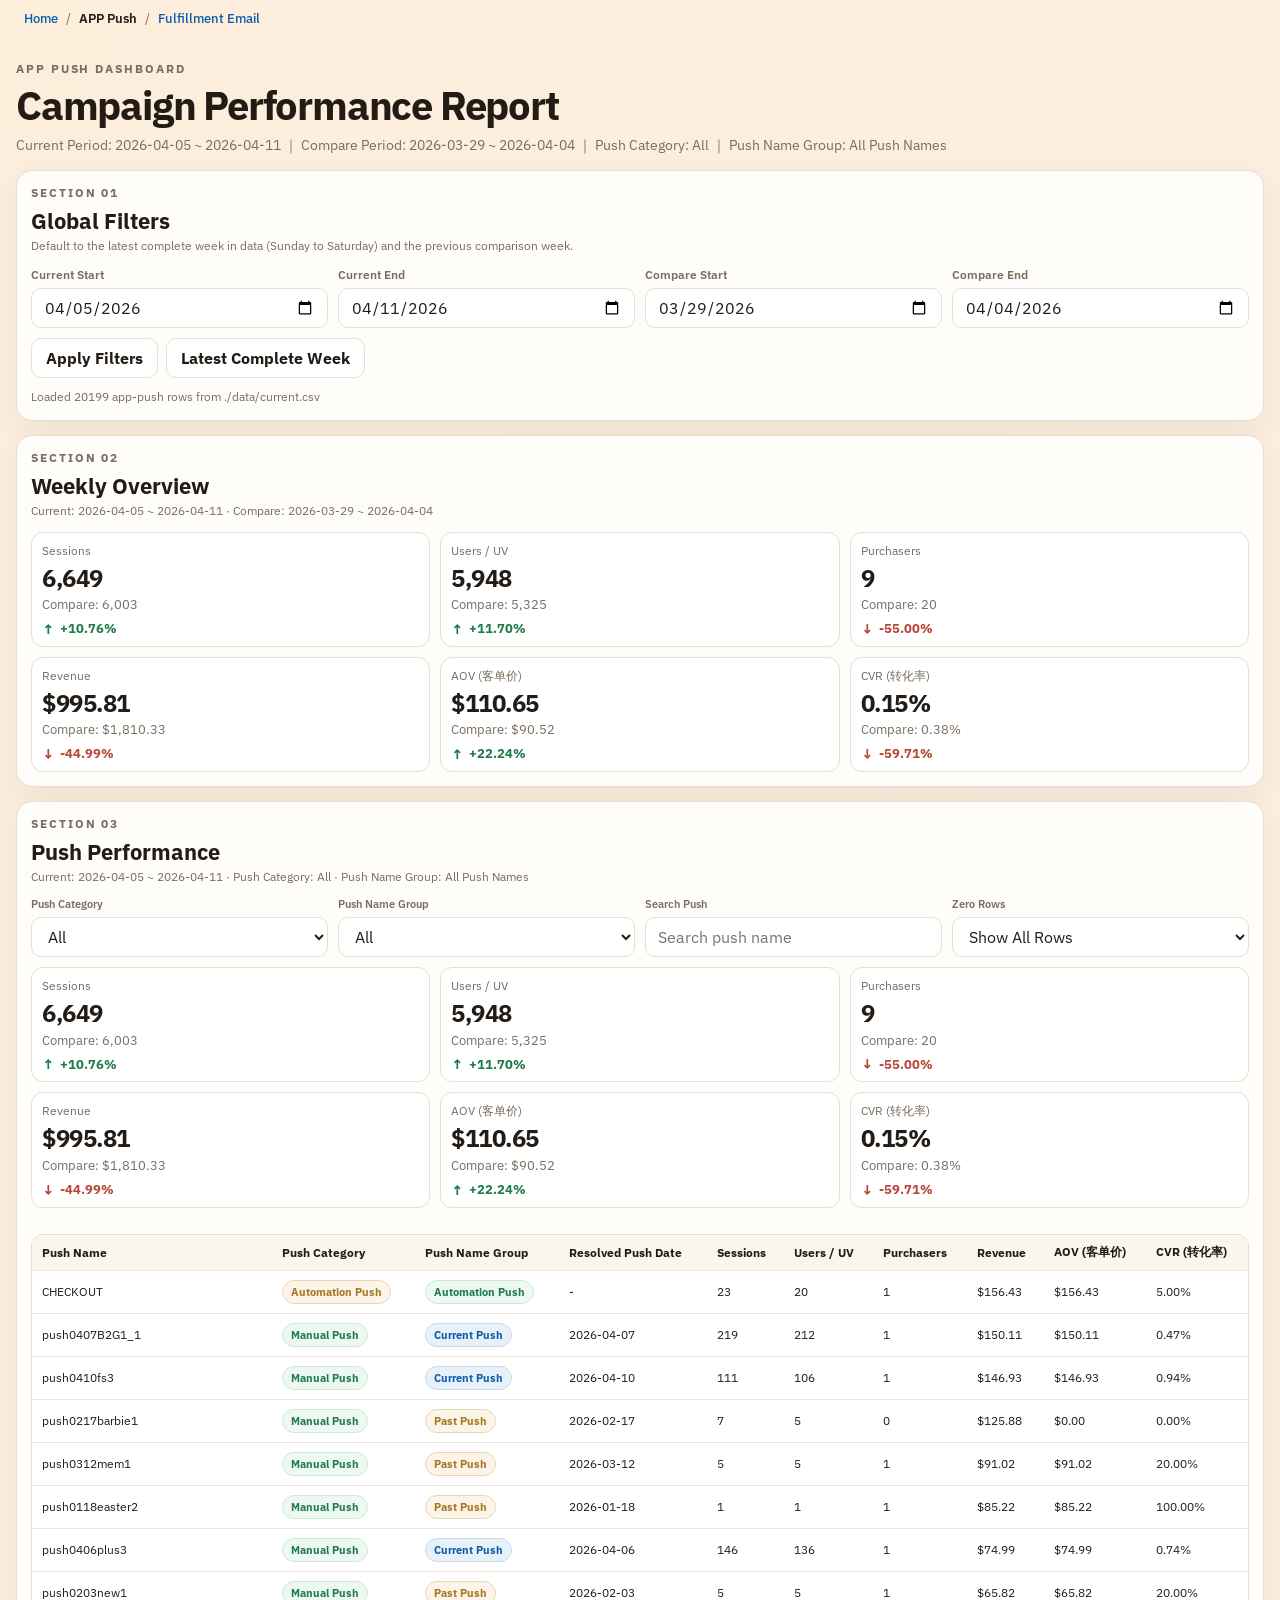
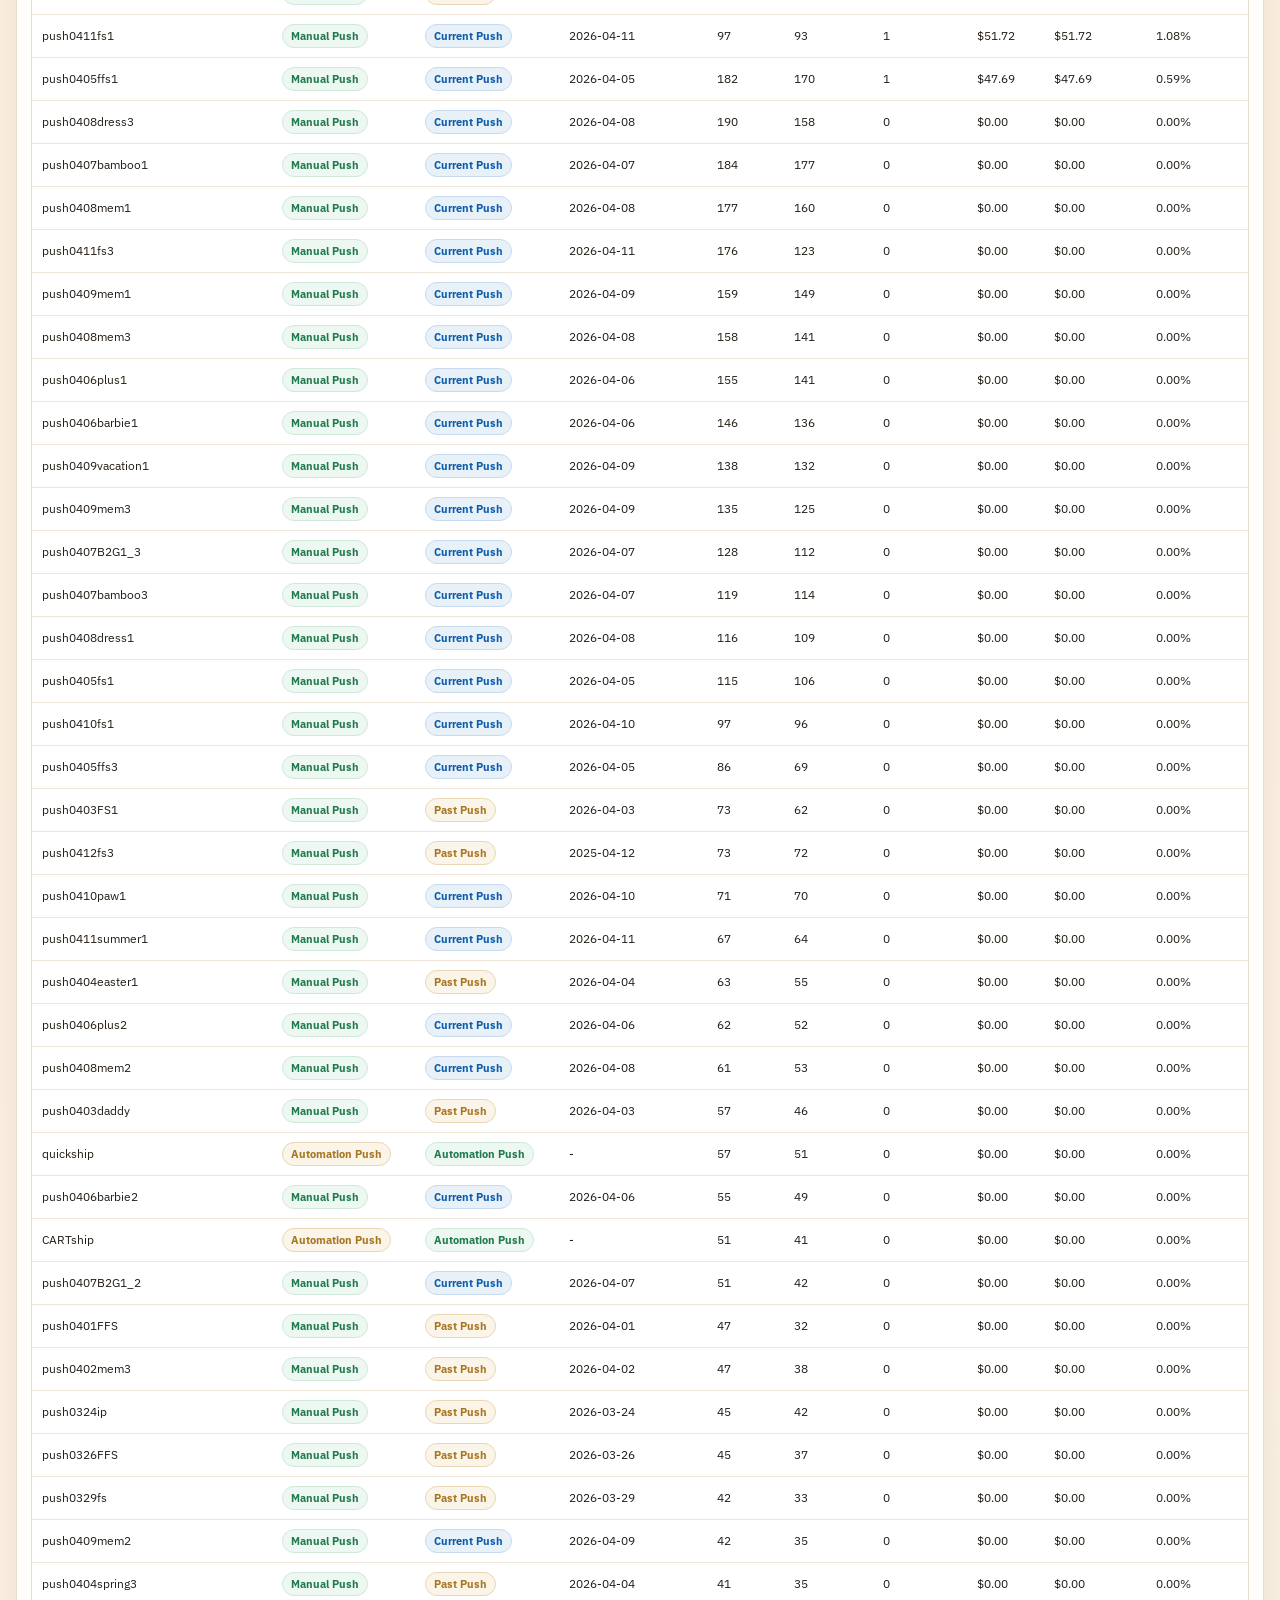
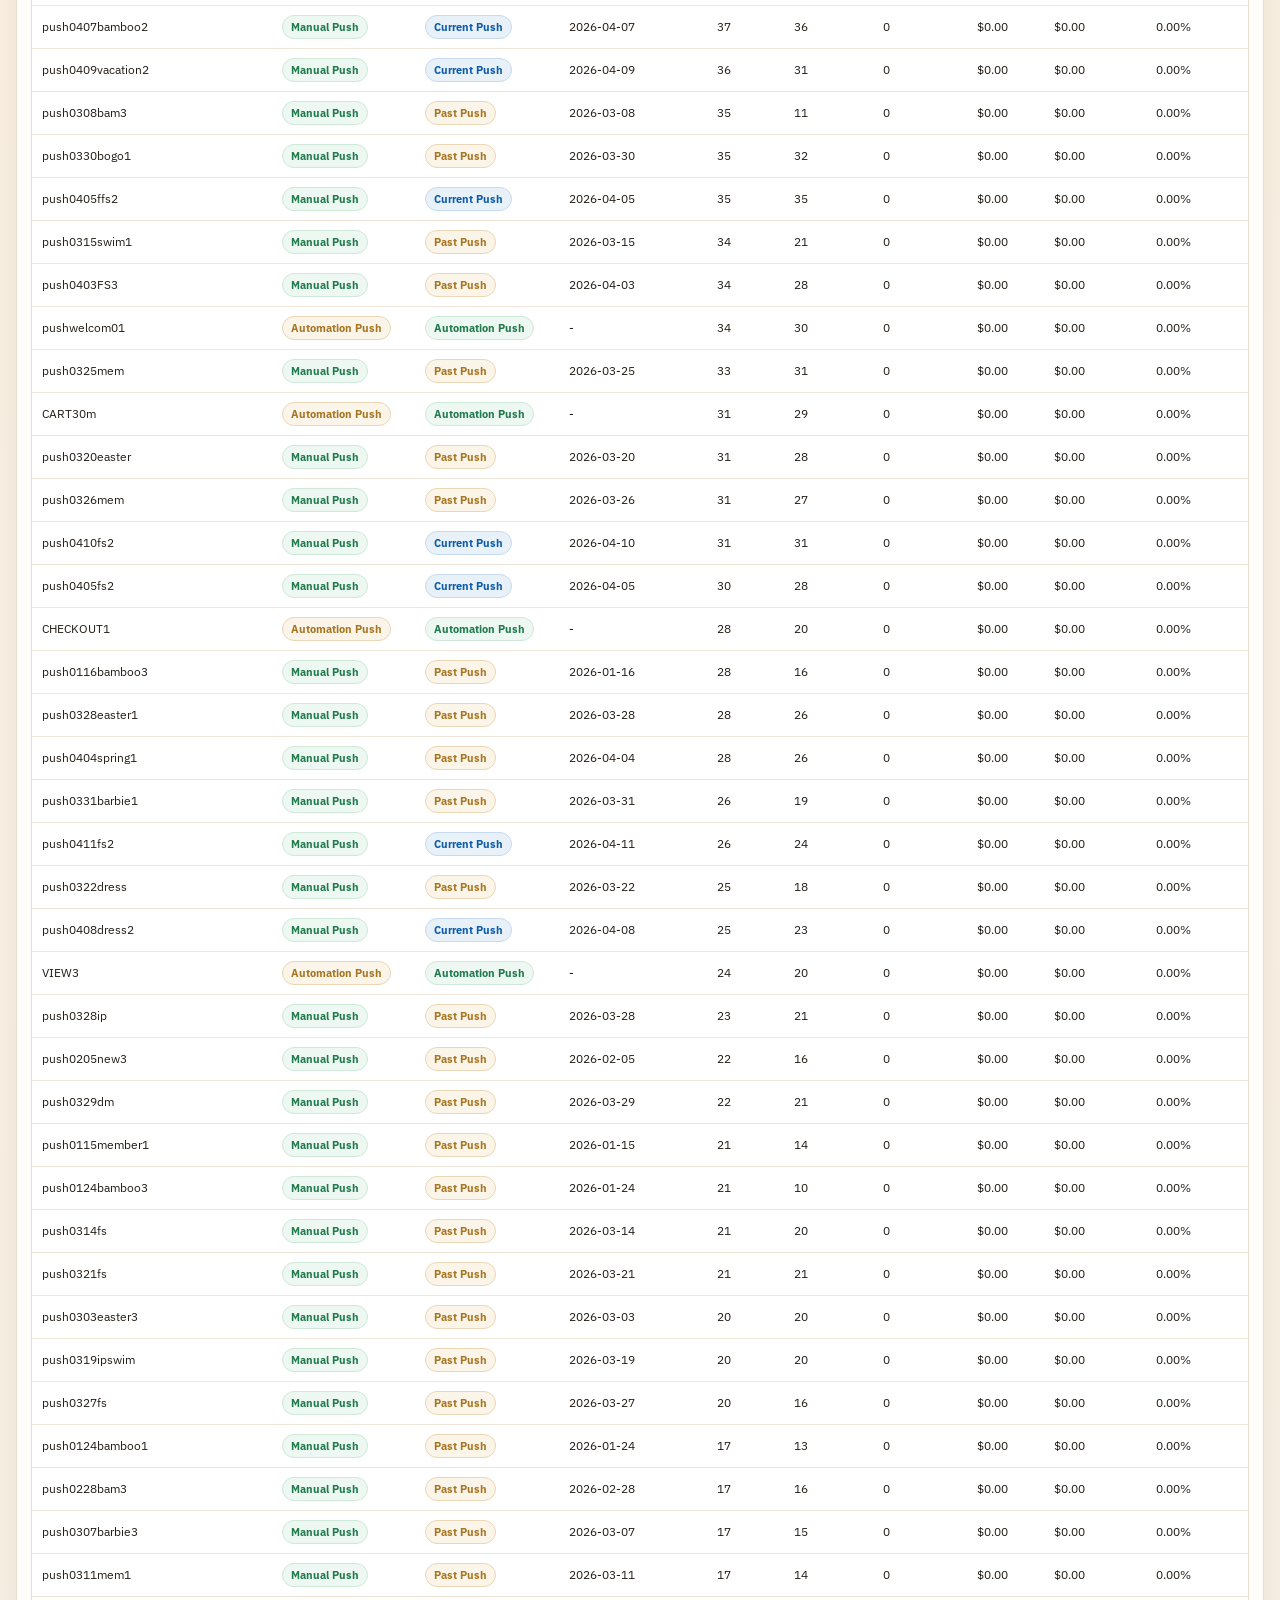
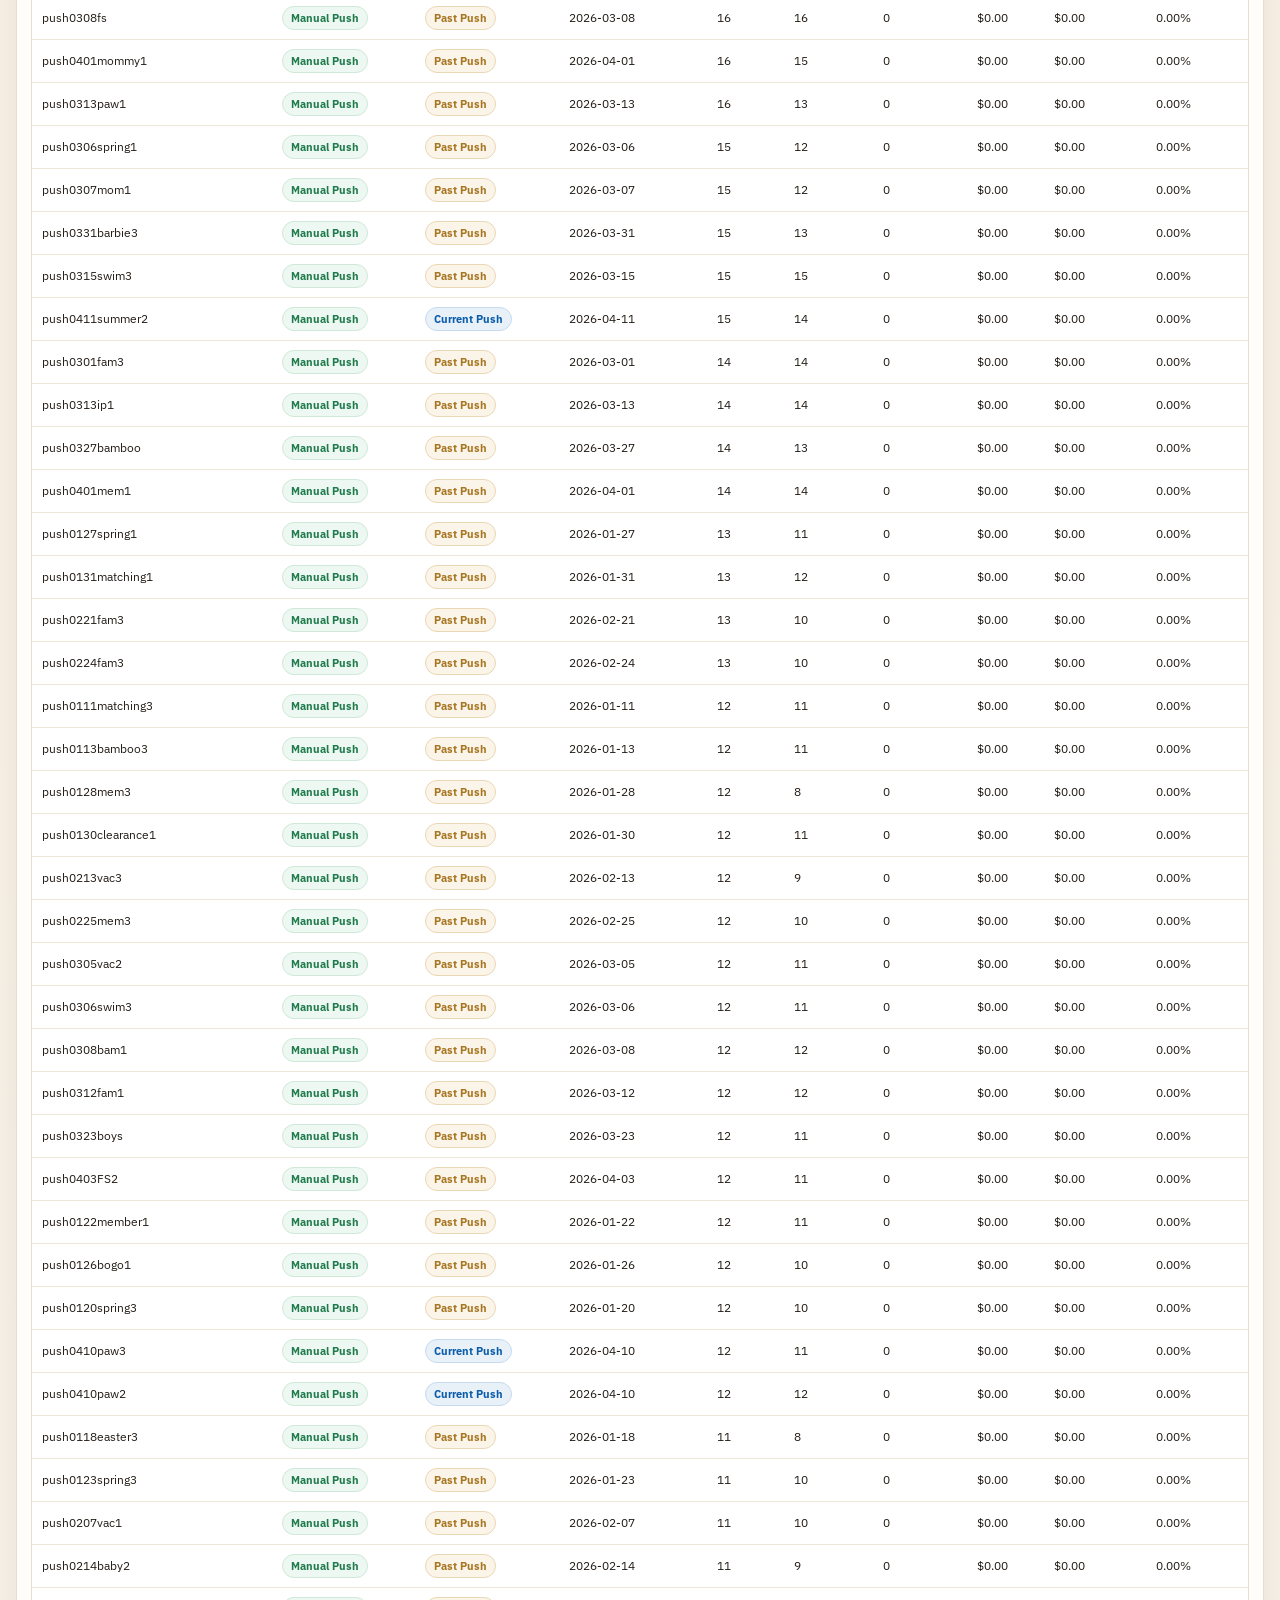
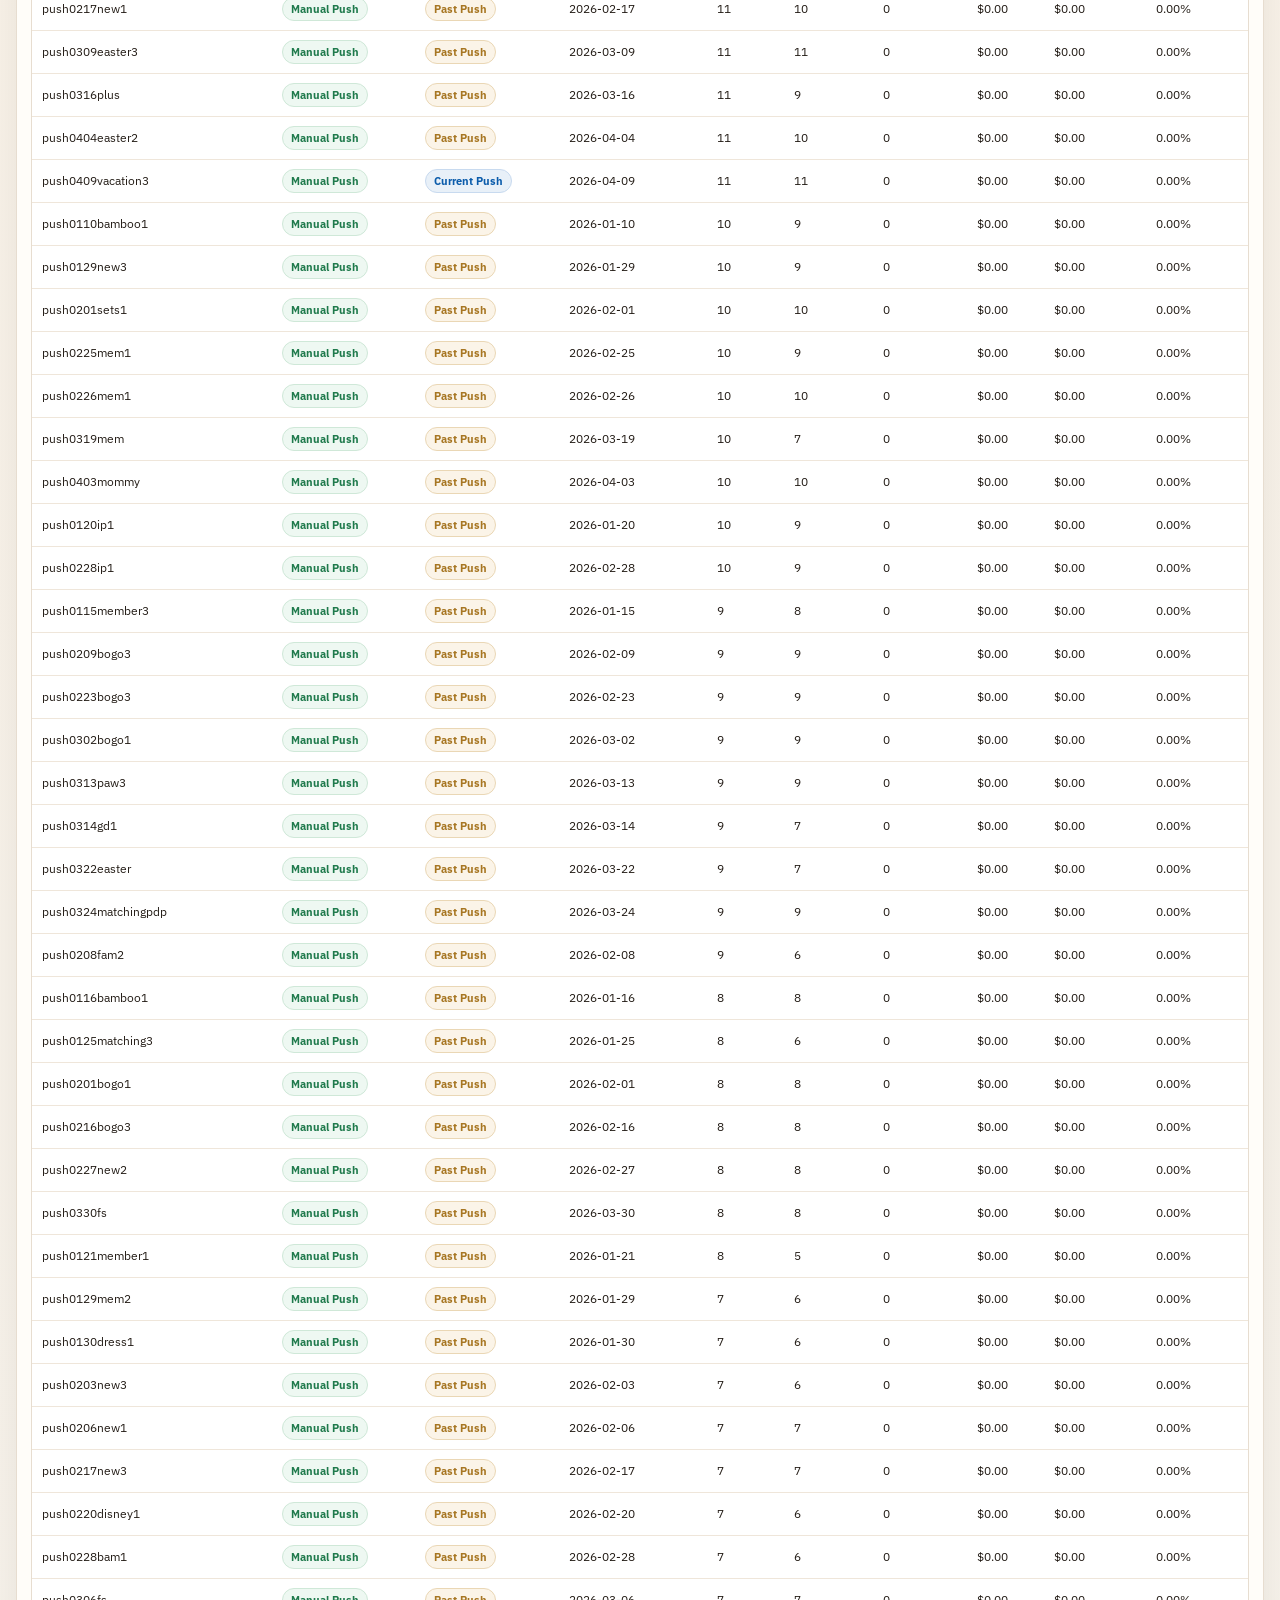
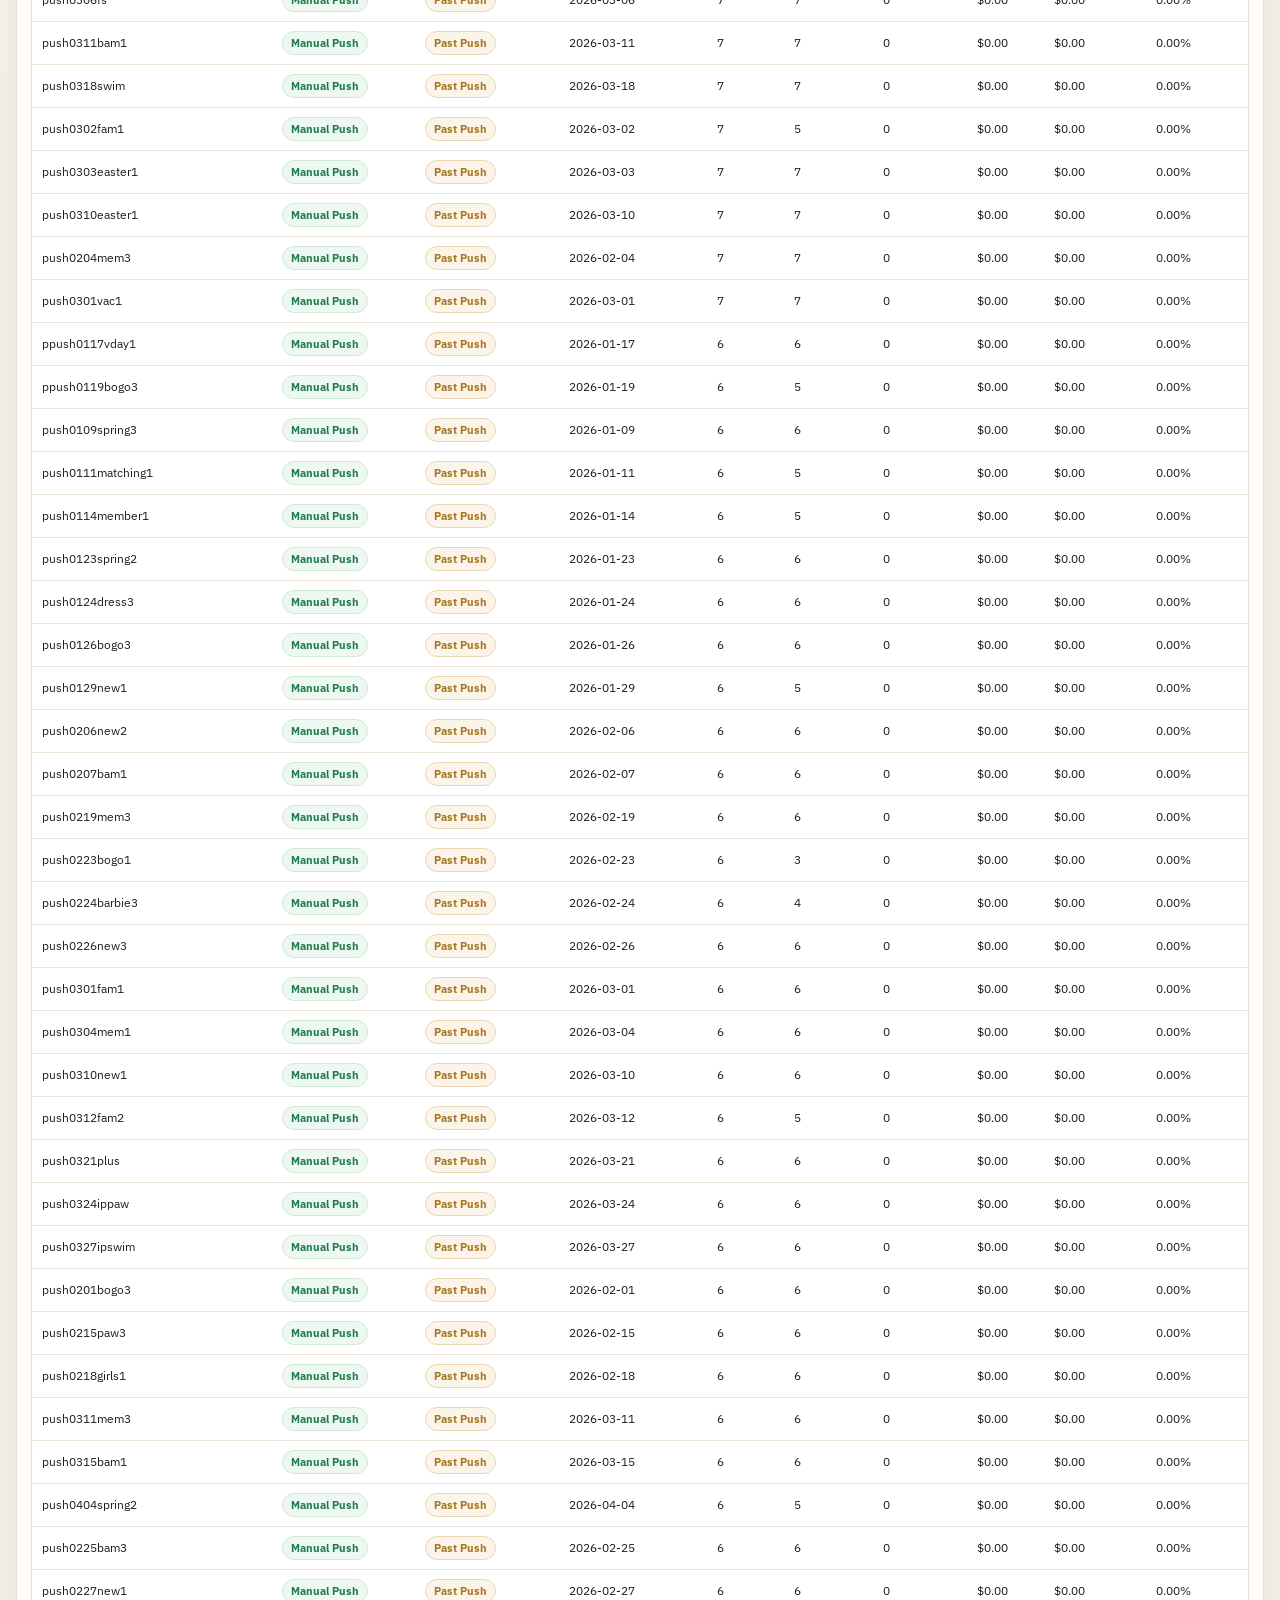
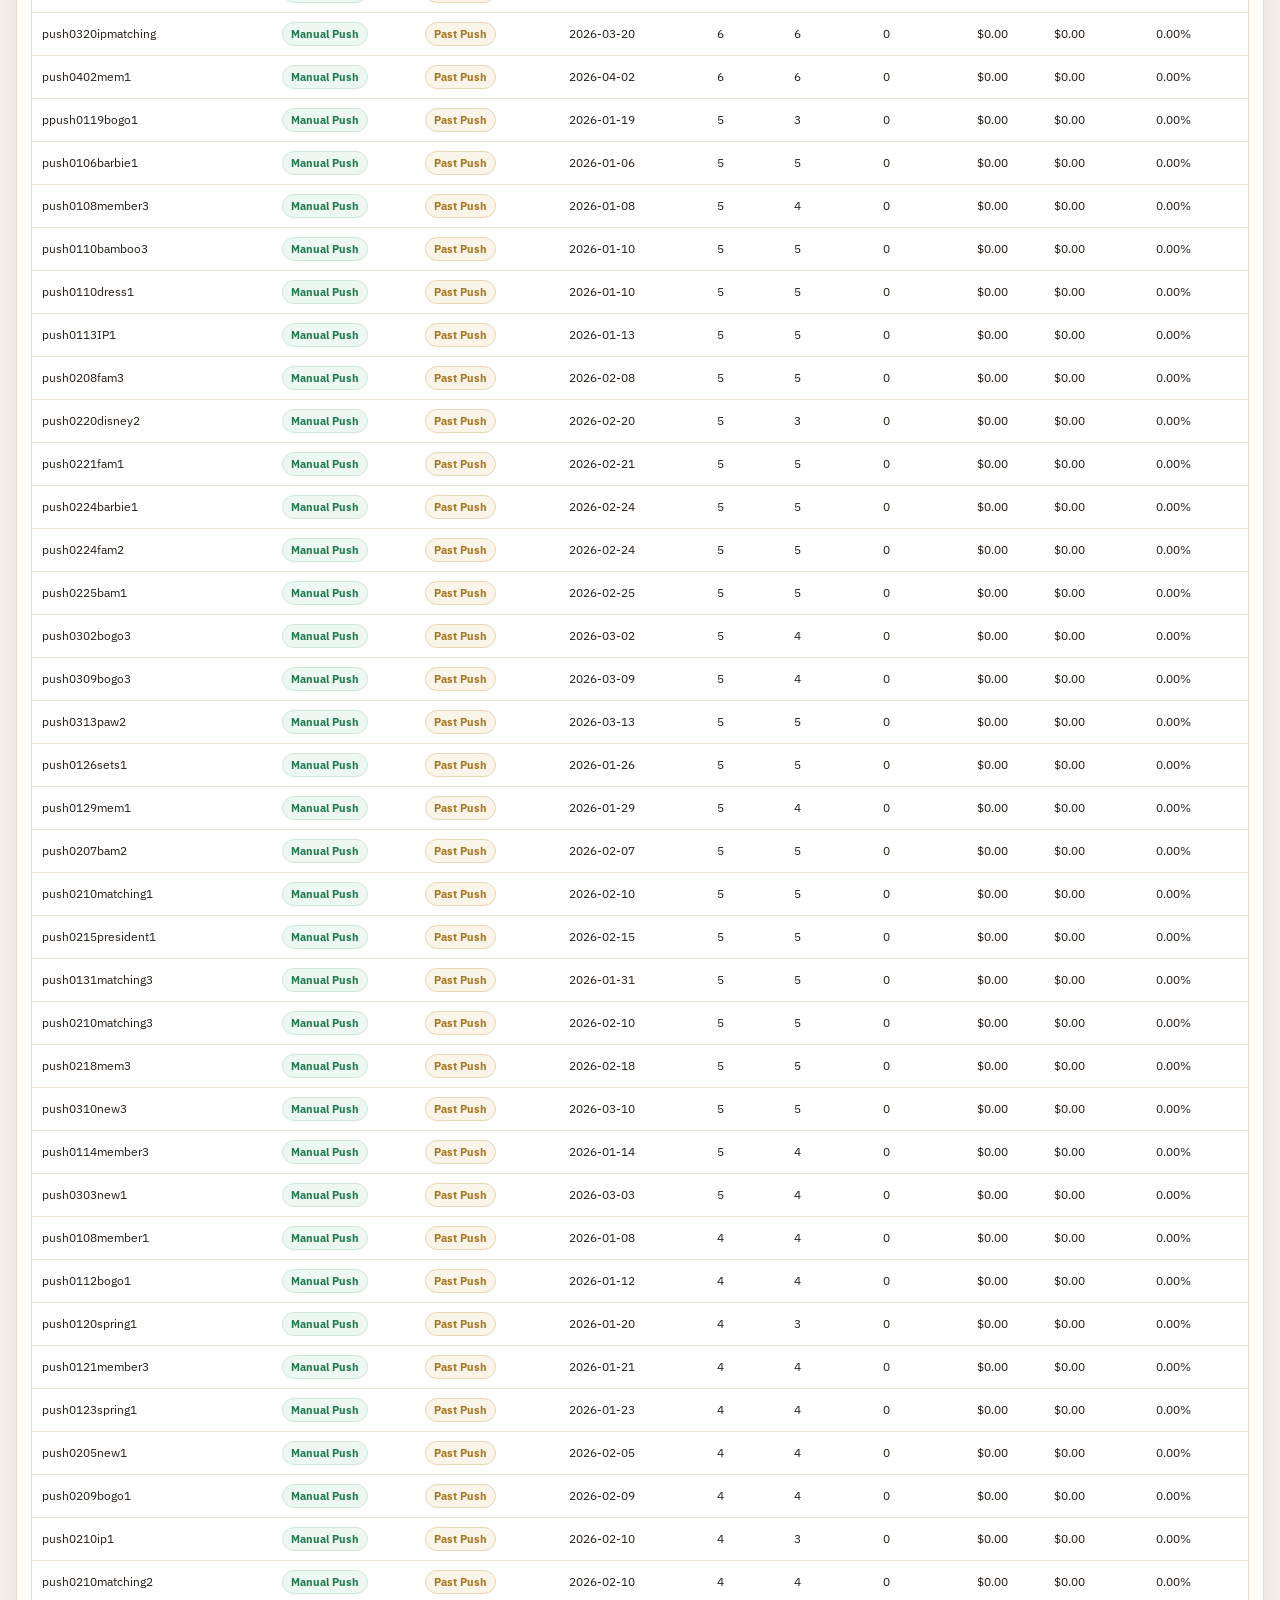
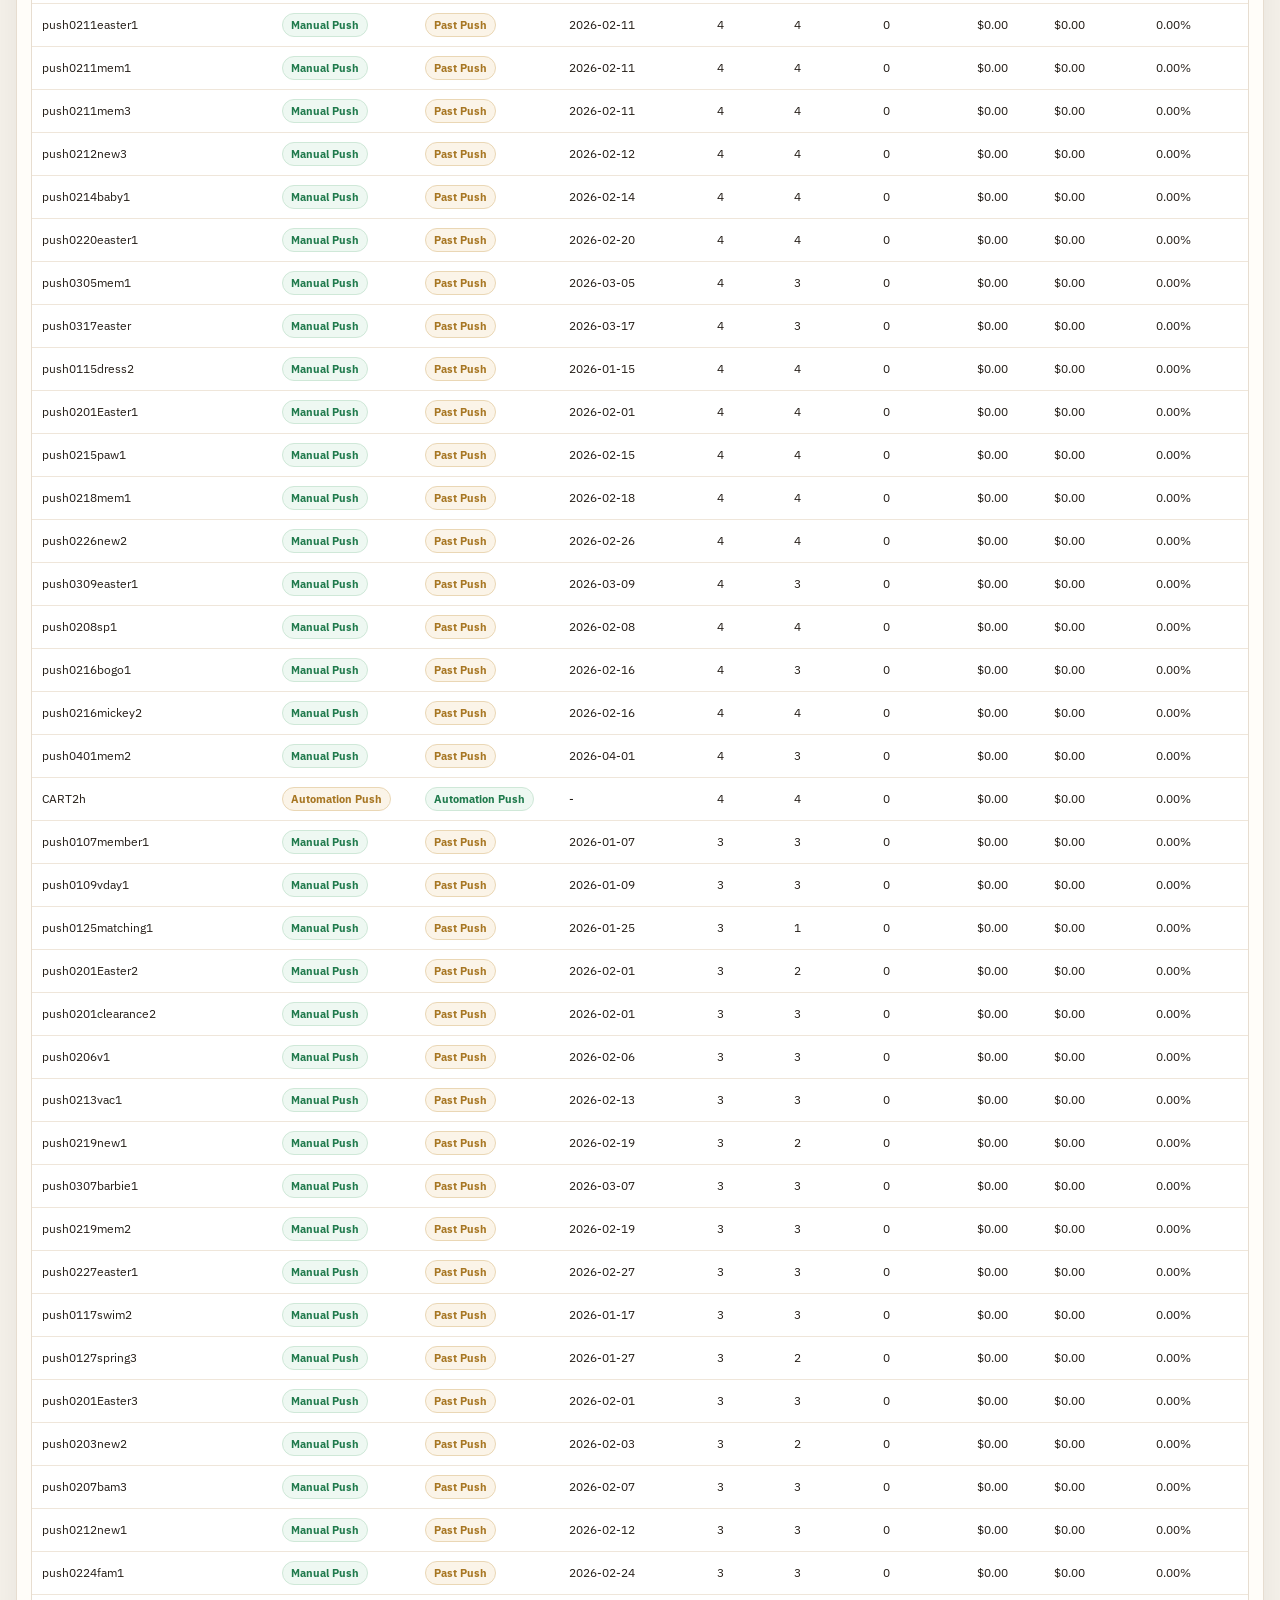
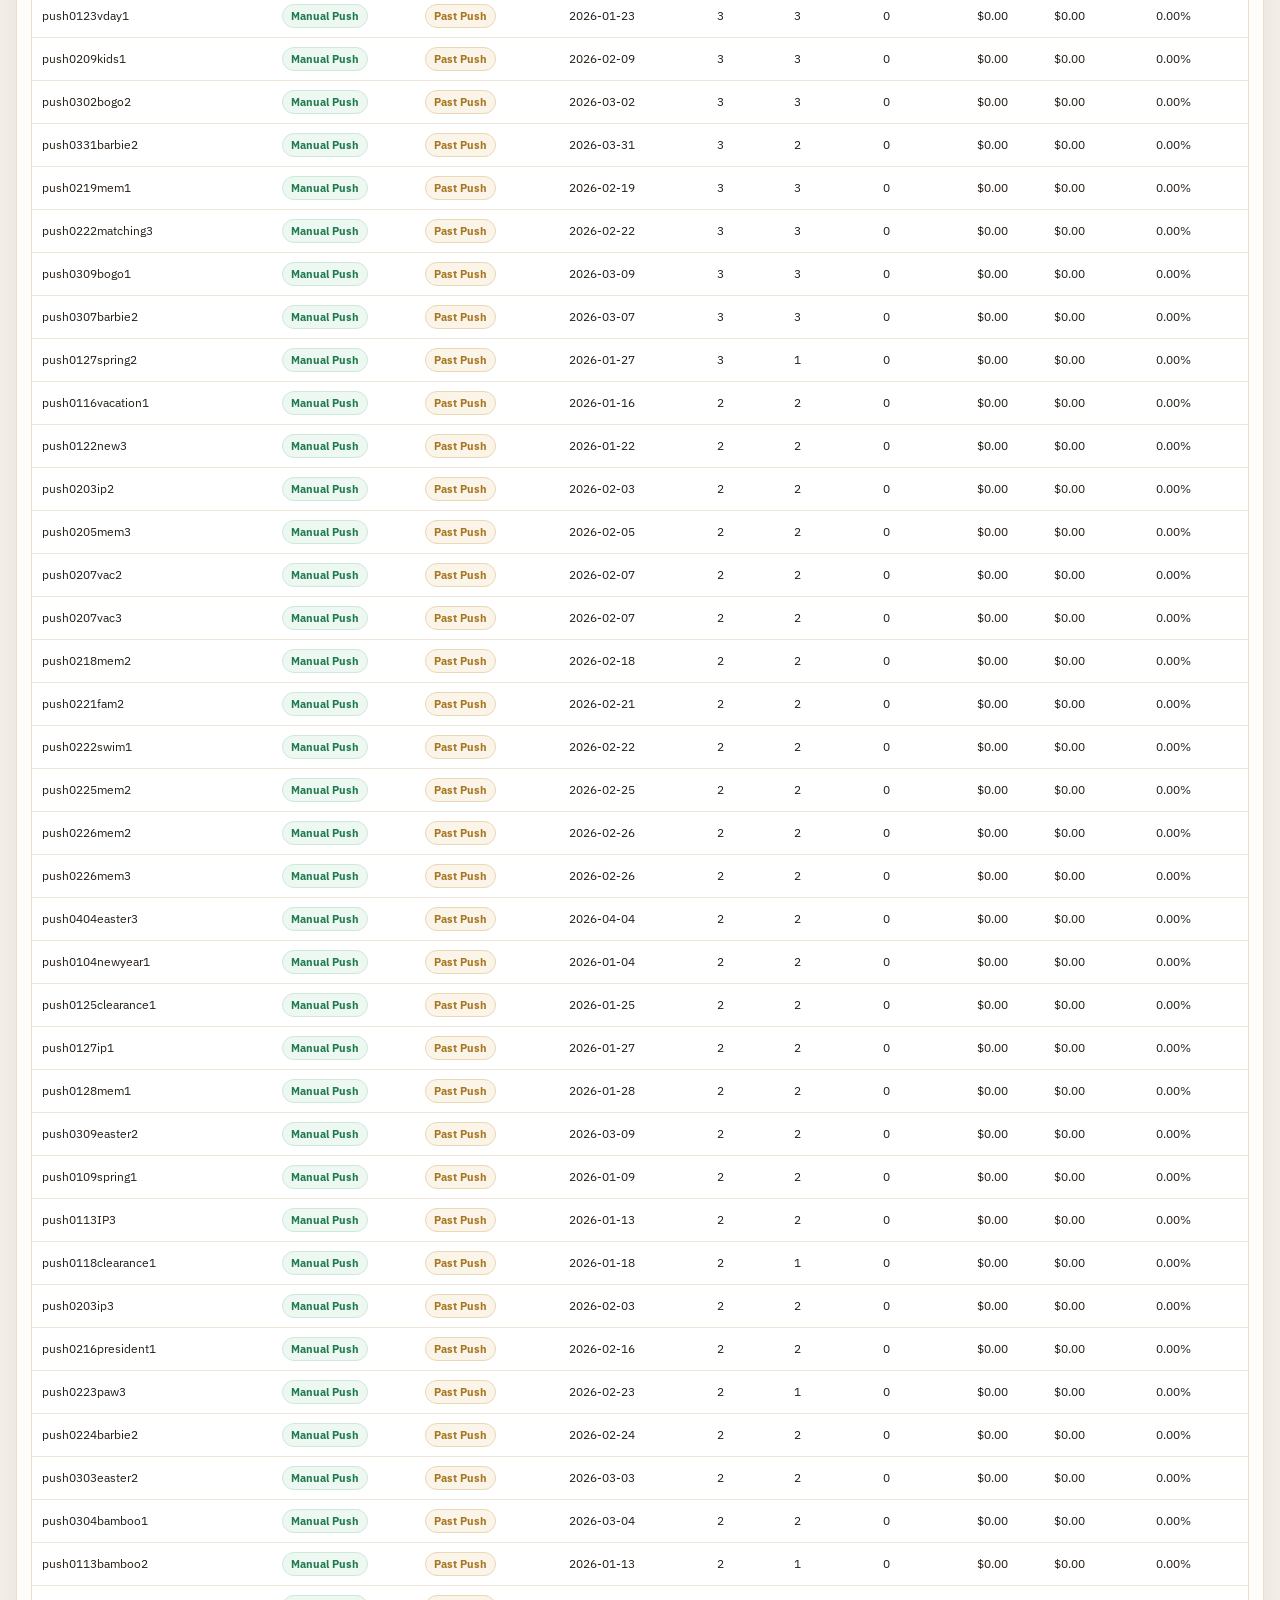
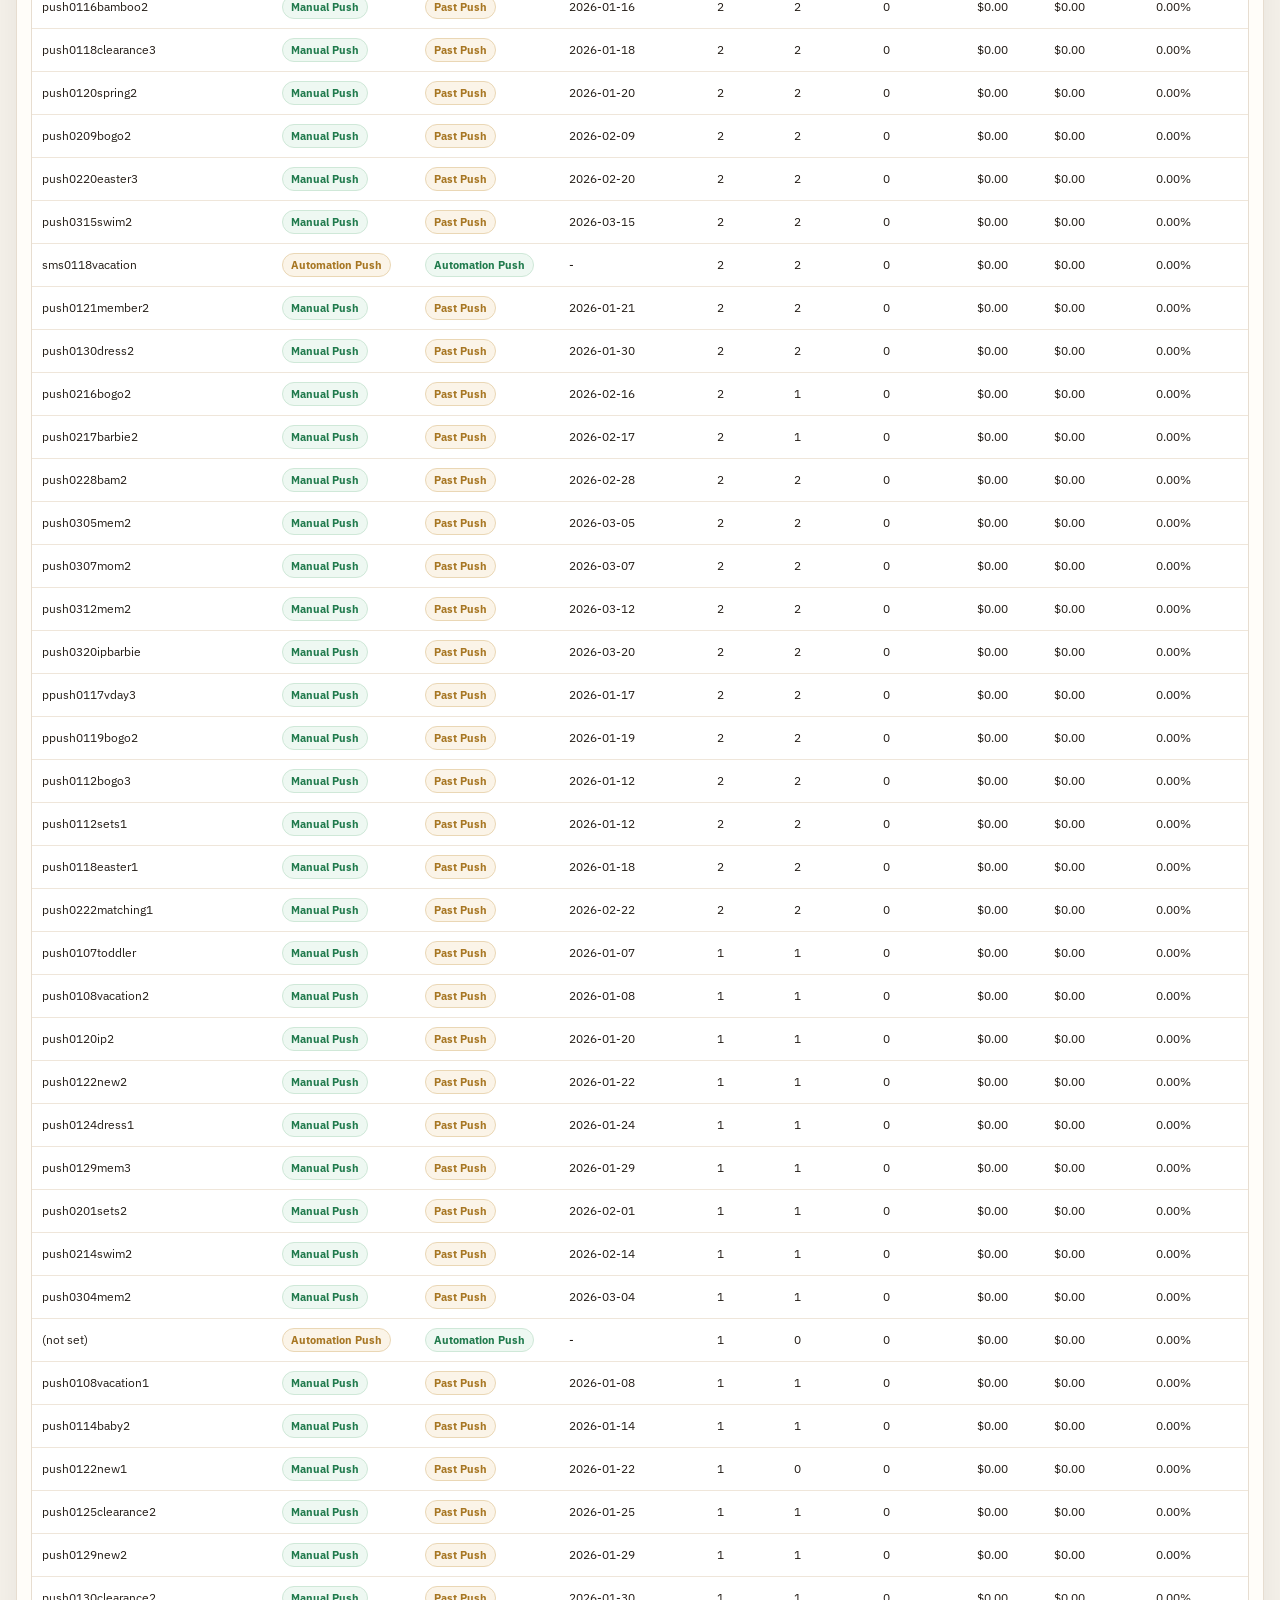
==== app-push/index.html @ 6a9e8696 "Add AOV/CVR metrics, automation weekly detail, and push filter overview - Add AOV (客单价 = revenue/pur" ====
<!DOCTYPE html>
<html lang="en">
<head>
  <meta charset="UTF-8" />
  <meta name="viewport" content="width=device-width, initial-scale=1.0" />
  <title>APP Push Dashboard</title>
  <link rel="preconnect" href="https://fonts.googleapis.com" />
  <link rel="preconnect" href="https://fonts.gstatic.com" crossorigin />
  <link href="https://fonts.googleapis.com/css2?family=IBM+Plex+Sans:wght@400;500;600;700&display=swap" rel="stylesheet" />
  <link rel="stylesheet" href="./app-push.css" />
</head>
<body>
  <nav class="dashboard-nav">
    <a href="../index.html" class="nav-link">Home</a>
    <span class="nav-separator">/</span>
    <span class="nav-current">APP Push</span>
    <span class="nav-separator">/</span>
    <a href="../fulfillment-email/index.html" class="nav-link">Fulfillment Email</a>
  </nav>
  <div class="page-shell">
    <header class="dashboard-header">
      <div class="header-main">
        <p class="eyebrow">APP Push Dashboard</p>
        <h1 class="page-title">Campaign Performance Report</h1>
        <p id="headerSummary" class="page-summary">
          Current Period: -- ｜ Compare Period: -- ｜ Push Filter: All Push
        </p>
      </div>
    </header>

    <main class="dashboard">
      <section class="section">
        <div class="section-head">
          <div>
            <p class="section-kicker">Section 01</p>
            <h2 class="section-title">Global Filters</h2>
            <p class="section-sub">Default to the latest complete week in data (Sunday to Saturday) and the previous comparison week.</p>
          </div>
        </div>
        <div class="section-body">
          <div class="filter-grid date-filter-grid">
            <label class="control">
              <span>Current Start</span>
              <input id="currentStart" type="date" />
            </label>

            <label class="control">
              <span>Current End</span>
              <input id="currentEnd" type="date" />
            </label>

            <label class="control">
              <span>Compare Start</span>
              <input id="compareStart" type="date" />
            </label>

            <label class="control">
              <span>Compare End</span>
              <input id="compareEnd" type="date" />
            </label>
          </div>

          <div class="filter-actions">
            <button id="applyDateRange" class="secondary-button" type="button">Apply Filters</button>
            <button id="useLatestWeek" class="secondary-button" type="button">Latest Complete Week</button>
          </div>

          <p id="fileMeta" class="section-note">Loading app-push repository data...</p>
        </div>
      </section>

      <section class="section">
        <div class="section-head">
          <div>
            <p class="section-kicker">Section 02</p>
            <h2 class="section-title">Weekly Overview</h2>
            <p id="overviewContext" class="section-sub">Current period KPI summary and period-over-period movement.</p>
          </div>
        </div>
        <div class="section-body">
          <div id="overviewGrid" class="overview-grid">
            <div class="empty-state">Loading app-push KPI data...</div>
          </div>
        </div>
      </section>

      <section class="section">
        <div class="section-head">
          <div>
            <p class="section-kicker">Section 03</p>
            <h2 class="section-title">Push Performance</h2>
            <p id="pushTableContext" class="section-sub">
              Push-level performance based on selected period and push classification.
            </p>
          </div>
        </div>

        <div class="section-body">
          <div class="section-control-row four-up-controls">
            <label class="control compact-control">
              <span>Push Category</span>
              <select id="pushCategoryFilter">
                <option value="all">All</option>
                <option value="manual">Manual Push</option>
                <option value="automation">Automation Push</option>
              </select>
            </label>

            <label class="control compact-control">
              <span>Push Name Group</span>
              <select id="pushBucketFilter">
                <option value="all">All</option>
                <option value="current">Current Push</option>
                <option value="past">Past Push</option>
                <option value="automation">Automation Push</option>
              </select>
            </label>

            <label class="control compact-control">
              <span>Search Push</span>
              <input id="pushSearch" type="search" placeholder="Search push name" />
            </label>

            <label class="control compact-control">
              <span>Zero Rows</span>
              <select id="zeroRowFilter">
                <option value="show">Show All Rows</option>
                <option value="hide">Hide Zero Rows</option>
              </select>
            </label>
          </div>

          <div id="pushOverviewGrid" class="overview-grid push-overview-grid"></div>

          <div class="table-wrap">
            <table id="pushTable">
              <thead></thead>
              <tbody>
                <tr>
                  <td class="empty-cell">Loading app-push table...</td>
                </tr>
              </tbody>
            </table>
          </div>
        </div>
      </section>

      <section class="section">
        <div class="section-head">
          <div>
            <p class="section-kicker">Section 04</p>
            <h2 class="section-title">Contribution Analysis</h2>
            <p class="section-sub">Compare current push, past push and automation push contribution to traffic and revenue.</p>
          </div>
        </div>
        <div class="section-body">
          <div class="chart-grid contribution-grid two-up">
            <div class="chart-card">
              <h3>Sessions Share</h3>
              <div id="sessionsShareChart" class="bar-chart empty-chart"></div>
            </div>
            <div class="chart-card">
              <h3>Revenue Share</h3>
              <div id="revenueShareChart" class="bar-chart empty-chart"></div>
            </div>
          </div>
        </div>
      </section>

      <section class="section">
        <div class="section-head">
          <div>
            <p class="section-kicker">Section 05</p>
            <h2 class="section-title">Weekly Trends</h2>
            <p class="section-sub">All-time weekly trend by Sunday to Saturday for purchasers, revenue, sessions and UV.</p>
          </div>
        </div>
        <div class="section-body">
          <div id="trendGrid" class="chart-grid trends-grid four-up-trends">
            <div class="chart-card empty-chart">Loading app-push weekly trend charts...</div>
          </div>
        </div>
      </section>

      <section class="section">
        <div class="section-head">
          <div>
            <p class="section-kicker">Section 06</p>
            <h2 class="section-title">Automation Push Weekly Detail</h2>
            <p class="section-sub">Week-by-week breakdown for each automation push (Sunday to Saturday) with period-over-period change.</p>
          </div>
        </div>
        <div class="section-body">
          <div id="automationWeeklyDetail">
            <div class="empty-state">Loading automation push weekly data...</div>
          </div>
        </div>
      </section>

      <section class="section">
        <div class="section-head">
          <div>
            <p class="section-kicker">Section 07</p>
            <h2 class="section-title">Notes / Validation</h2>
            <p class="section-sub">Push name parsing rules and excluded rows.</p>
          </div>
        </div>
        <div class="section-body">
          <div class="note-box">
            <ul>
              <li><strong>Manual Push</strong>: push or ppush prefix.</li>
              <li><strong>Automation Push</strong>: any push name not starting with push / ppush.</li>
              <li><strong>Current Push</strong>: manual push name date falls inside the selected current period.</li>
              <li><strong>Past Push</strong>: manual push name date is earlier than the selected current period start.</li>
              <li><strong>Future / Invalid</strong>: manual push name date is later than the selected current period end, or its name cannot be parsed into a valid month.day.</li>
            </ul>
          </div>

          <div class="table-wrap">
            <table id="excludedTable">
              <thead></thead>
              <tbody>
                <tr>
                  <td class="empty-cell">No excluded push rows yet.</td>
                </tr>
              </tbody>
            </table>
          </div>
        </div>
      </section>
    </main>
  </div>

  <script src="./app-push.js"></script>
</body>
</html>
---- app-push/app-push.css ----
.dashboard-nav {
  max-width: 1440px;
  margin: 0 auto;
  padding: 0.625rem 1.5rem;
  display: flex;
  align-items: center;
  gap: 0.5rem;
  font-size: 0.8125rem;
}

.nav-link {
  color: var(--accent);
  text-decoration: none;
  font-weight: 500;
}

.nav-link:hover { text-decoration: underline; }

.nav-separator { color: var(--sub); }

.nav-current {
  color: var(--ink);
  font-weight: 600;
}

:root {
  --bg: #f5f1ea;
  --card: #fffdf9;
  --line: #e7ddd0;
  --ink: #231c16;
  --sub: #7a6c5f;
  --accent: #0b5cab;
  --accent-soft: #e8f0f8;
  --good: #1f7a4c;
  --bad: #b84535;
  --warn: #a77622;
  --muted: #9b9388;
  --shadow: 0 12px 36px rgba(35, 28, 22, 0.06);
}

* {
  box-sizing: border-box;
}

body {
  margin: 0;
  color: var(--ink);
  font-family: "IBM Plex Sans", "Avenir Next", "PingFang SC", "Microsoft YaHei", sans-serif;
  background:
    radial-gradient(circle at 0% 0%, #fdeedc 0, transparent 30%),
    radial-gradient(circle at 100% 100%, #eaf4f1 0, transparent 28%),
    var(--bg);
  font-variant-numeric: tabular-nums lining-nums;
}

button,
input,
select {
  font: inherit;
}

.page-shell {
  max-width: 1440px;
  margin: 0 auto;
  padding: 24px 16px 44px;
}

.dashboard-header {
  margin-bottom: 14px;
}

.eyebrow,
.section-kicker {
  margin: 0 0 8px;
  text-transform: uppercase;
  letter-spacing: 0.16em;
  font-size: 12px;
  font-weight: 700;
  color: var(--sub);
}

.page-title {
  margin: 0;
  font-size: 40px;
  font-weight: 900;
  line-height: 1.08;
  letter-spacing: -0.03em;
}

.page-summary {
  margin: 8px 0 0;
  color: var(--sub);
  font-size: 14px;
  line-height: 1.5;
}

.dashboard {
  display: grid;
  gap: 14px;
}

.section {
  background: var(--card);
  border: 1px solid var(--line);
  border-radius: 16px;
  padding: 14px;
  box-shadow: var(--shadow);
}

.section-head {
  display: flex;
  justify-content: space-between;
  align-items: flex-start;
  gap: 12px;
  margin-bottom: 12px;
}

.section-title {
  margin: 0;
  font-size: 22px;
  line-height: 1.15;
}

.section-sub {
  margin: 4px 0 0;
  color: var(--sub);
  font-size: 12px;
  line-height: 1.45;
}

.section-body {
  display: grid;
  gap: 10px;
}

.filter-grid {
  display: grid;
  grid-template-columns: repeat(3, minmax(0, 1fr));
  gap: 10px;
}

.date-filter-grid {
  grid-template-columns: repeat(4, minmax(0, 1fr));
}

.control {
  display: grid;
  gap: 6px;
  min-width: 0;
}

.control span {
  font-size: 12px;
  color: var(--sub);
  font-weight: 600;
}

.control input,
.control select {
  min-height: 40px;
  width: 100%;
  border: 1px solid var(--line);
  border-radius: 10px;
  padding: 0 12px;
  background: #fff;
  color: var(--ink);
  outline: none;
}

.control input:focus,
.control select:focus {
  border-color: #cbbda9;
  box-shadow: 0 0 0 3px rgba(167, 118, 34, 0.08);
}

.filter-actions {
  display: flex;
  flex-wrap: wrap;
  gap: 8px;
}

.secondary-button {
  display: inline-flex;
  align-items: center;
  justify-content: center;
  min-height: 40px;
  padding: 0 14px;
  border-radius: 10px;
  border: 1px solid var(--line);
  cursor: pointer;
  font-weight: 700;
  white-space: nowrap;
  background: #fff;
  color: var(--ink);
}

.secondary-button:hover {
  background: #f8f3ed;
}

.section-note {
  margin: 0;
  font-size: 12px;
  color: var(--sub);
  line-height: 1.5;
}

.overview-grid {
  display: grid;
  grid-template-columns: repeat(3, minmax(0, 1fr));
  gap: 10px;
}

.metric-card {
  border: 1px solid var(--line);
  background: #fff;
  border-radius: 12px;
  padding: 10px;
  min-height: 96px;
  display: flex;
  flex-direction: column;
  justify-content: flex-start;
}

.metric-label {
  margin: 0;
  font-size: 12px;
  color: var(--sub);
  line-height: 1.25;
}

.metric-value {
  margin: 8px 0 6px;
  font-size: 24px;
  font-weight: 900;
  line-height: 1.05;
  letter-spacing: -0.02em;
}

.metric-compare {
  margin: 0 0 8px;
  font-size: 13px;
  color: var(--sub);
  line-height: 1.3;
}

.metric-wow {
  display: inline-flex;
  align-items: center;
  gap: 5px;
  font-size: 13px;
  font-weight: 700;
  line-height: 1;
}

.metric-wow-arrow {
  font-size: 14px;
  line-height: 1;
}

.wow-good {
  color: var(--good);
}

.wow-bad {
  color: var(--bad);
}

.wow-neutral {
  color: var(--muted);
}

.table-wrap {
  overflow: auto;
  border: 1px solid var(--line);
  border-radius: 12px;
  background: #fff;
}

table {
  width: 100%;
  border-collapse: collapse;
  min-width: 1100px;
  font-size: 12px;
}

th,
td {
  padding: 9px 10px;
  border-bottom: 1px solid #efe6da;
  vertical-align: middle;
  white-space: nowrap;
}

th {
  background: #faf5ed;
  text-align: left;
}

tbody tr:hover {
  background: #fcf8f2;
}

.empty-cell,
.empty-state,
.empty-chart {
  display: grid;
  place-items: center;
  min-height: 110px;
  color: var(--sub);
  font-size: 13px;
}

.chart-grid {
  display: grid;
  gap: 10px;
}

.contribution-grid {
  grid-template-columns: repeat(2, minmax(0, 1fr));
}

.two-up {
  grid-template-columns: repeat(2, minmax(0, 1fr));
}

.trends-grid {
  grid-template-columns: repeat(2, minmax(0, 1fr));
}

.chart-card {
  border: 1px solid var(--line);
  border-radius: 12px;
  background: #fff;
  padding: 12px;
}

.chart-card h3 {
  margin: 0;
  font-size: 15px;
}

.chart-caption,
.legend-note {
  margin: 4px 0 0;
  font-size: 12px;
  color: var(--sub);
}

.bar-chart,
.line-chart {
  margin-top: 12px;
}

.bar-row {
  display: grid;
  grid-template-columns: minmax(120px, 1.2fr) minmax(0, 2.8fr) auto;
  gap: 10px;
  align-items: center;
  margin-bottom: 10px;
}

.bar-label {
  font-size: 12px;
  font-weight: 500;
  overflow: hidden;
  text-overflow: ellipsis;
}

.bar-track {
  width: 100%;
  height: 10px;
  border-radius: 999px;
  background: #ede4d8;
  overflow: hidden;
}

.bar-fill {
  height: 100%;
  border-radius: 999px;
  background: linear-gradient(90deg, #c79d63 0%, #a77622 100%);
}

.bar-value {
  font-size: 12px;
  font-weight: 700;
}

.line-svg {
  width: 100%;
  height: auto;
  display: block;
}

.axis-label,
.tick-label {
  font-size: 12px;
  fill: var(--sub);
}

.grid-line {
  stroke: #e7ddd0;
  stroke-width: 1;
}

.line-path {
  fill: none;
  stroke: #a77622;
  stroke-width: 3;
}

.line-dot {
  fill: #a77622;
}

.line-value {
  font-size: 11px;
  fill: var(--ink);
}

.note-box {
  border: 1px solid var(--line);
  border-radius: 12px;
  background: #fff;
  padding: 10px 12px;
}

.note-box ul {
  margin: 0;
  padding-left: 18px;
}

.note-box li {
  margin: 4px 0;
  font-size: 13px;
  line-height: 1.5;
  color: var(--ink);
}

.push-type-pill {
  display: inline-flex;
  align-items: center;
  justify-content: center;
  min-height: 24px;
  padding: 0 8px;
  border-radius: 999px;
  font-size: 11px;
  font-weight: 700;
  border: 1px solid var(--line);
  background: #fff;
}

.push-current {
  color: var(--good);
  background: #eef8f2;
  border-color: #cfe8d8;
}

.push-previous {
  color: var(--warn);
  background: #fbf4e8;
  border-color: #ead7b5;
}

.push-invalid {
  color: var(--bad);
  background: #fdeeee;
  border-color: #f1cfcf;
}

.push-overview-grid {
  margin-bottom: 1rem;
}

.automation-detail-block {
  margin-bottom: 1.5rem;
}

.automation-detail-title {
  font-size: 0.9375rem;
  font-weight: 600;
  margin-bottom: 0.5rem;
  color: var(--ink);
}

.automation-table {
  width: 100%;
  border-collapse: collapse;
  font-size: 0.8125rem;
}

.automation-table th,
.automation-table td {
  padding: 6px 10px;
  border-bottom: 1px solid var(--line);
  text-align: right;
  white-space: nowrap;
}

.automation-table th:first-child,
.automation-table td:first-child {
  text-align: left;
}

.automation-table th {
  font-weight: 600;
  font-size: 0.75rem;
  color: var(--sub);
  text-transform: uppercase;
  letter-spacing: 0.03em;
}

.automation-table .wow-good { color: var(--good); font-weight: 500; }
.automation-table .wow-bad  { color: var(--bad); font-weight: 500; }
.automation-table .wow-neutral { color: var(--sub); }

.section-control-row {
  display: grid;
  grid-template-columns: repeat(3, minmax(180px, 1fr));
  gap: 10px;
  align-items: end;
}

@media (max-width: 1200px) {
  .filter-grid,
  .date-filter-grid,
  .section-control-row,
  .overview-grid,
  .two-up,
  .trends-grid {
    grid-template-columns: repeat(2, minmax(0, 1fr));
  }

  .section-head {
    flex-direction: column;
    align-items: flex-start;
  }
}

@media (max-width: 720px) {
  .page-shell {
    padding: 18px 12px 32px;
  }

  .page-title {
    font-size: 30px;
  }

  .filter-grid,
  .date-filter-grid,
  .section-control-row,
  .overview-grid,
  .two-up,
  .trends-grid {
    grid-template-columns: 1fr;
  }

  .section {
    padding: 12px;
    border-radius: 14px;
  }

  .metric-value {
    font-size: 22px;
  }

  .secondary-button {
    width: 100%;
  }
}

.compact-control {
  min-width: 0;
}

.compact-control span {
  font-size: 11px;
}


.four-up-controls {
  grid-template-columns: repeat(4, minmax(180px, 1fr));
}

.four-up-trends {
  grid-template-columns: repeat(2, minmax(0, 1fr));
}

.pill-category-manual {
  color: var(--good);
  background: #eef8f2;
  border-color: #cfe8d8;
}

.pill-category-automation {
  color: var(--warn);
  background: #fbf4e8;
  border-color: #ead7b5;
}

.pill-bucket-current {
  color: #0b5cab;
  background: #e8f0f8;
  border-color: #c8daef;
}

.pill-bucket-past {
  color: var(--warn);
  background: #fbf4e8;
  border-color: #ead7b5;
}

.pill-bucket-automation {
  color: var(--good);
  background: #eef8f2;
  border-color: #cfe8d8;
}

.pill-bucket-future,
.pill-bucket-invalid {
  color: var(--bad);
  background: #fdeeee;
  border-color: #f1cfcf;
}

@media (min-width: 1280px) {
  .four-up-trends {
    grid-template-columns: repeat(4, minmax(0, 1fr));
  }
}
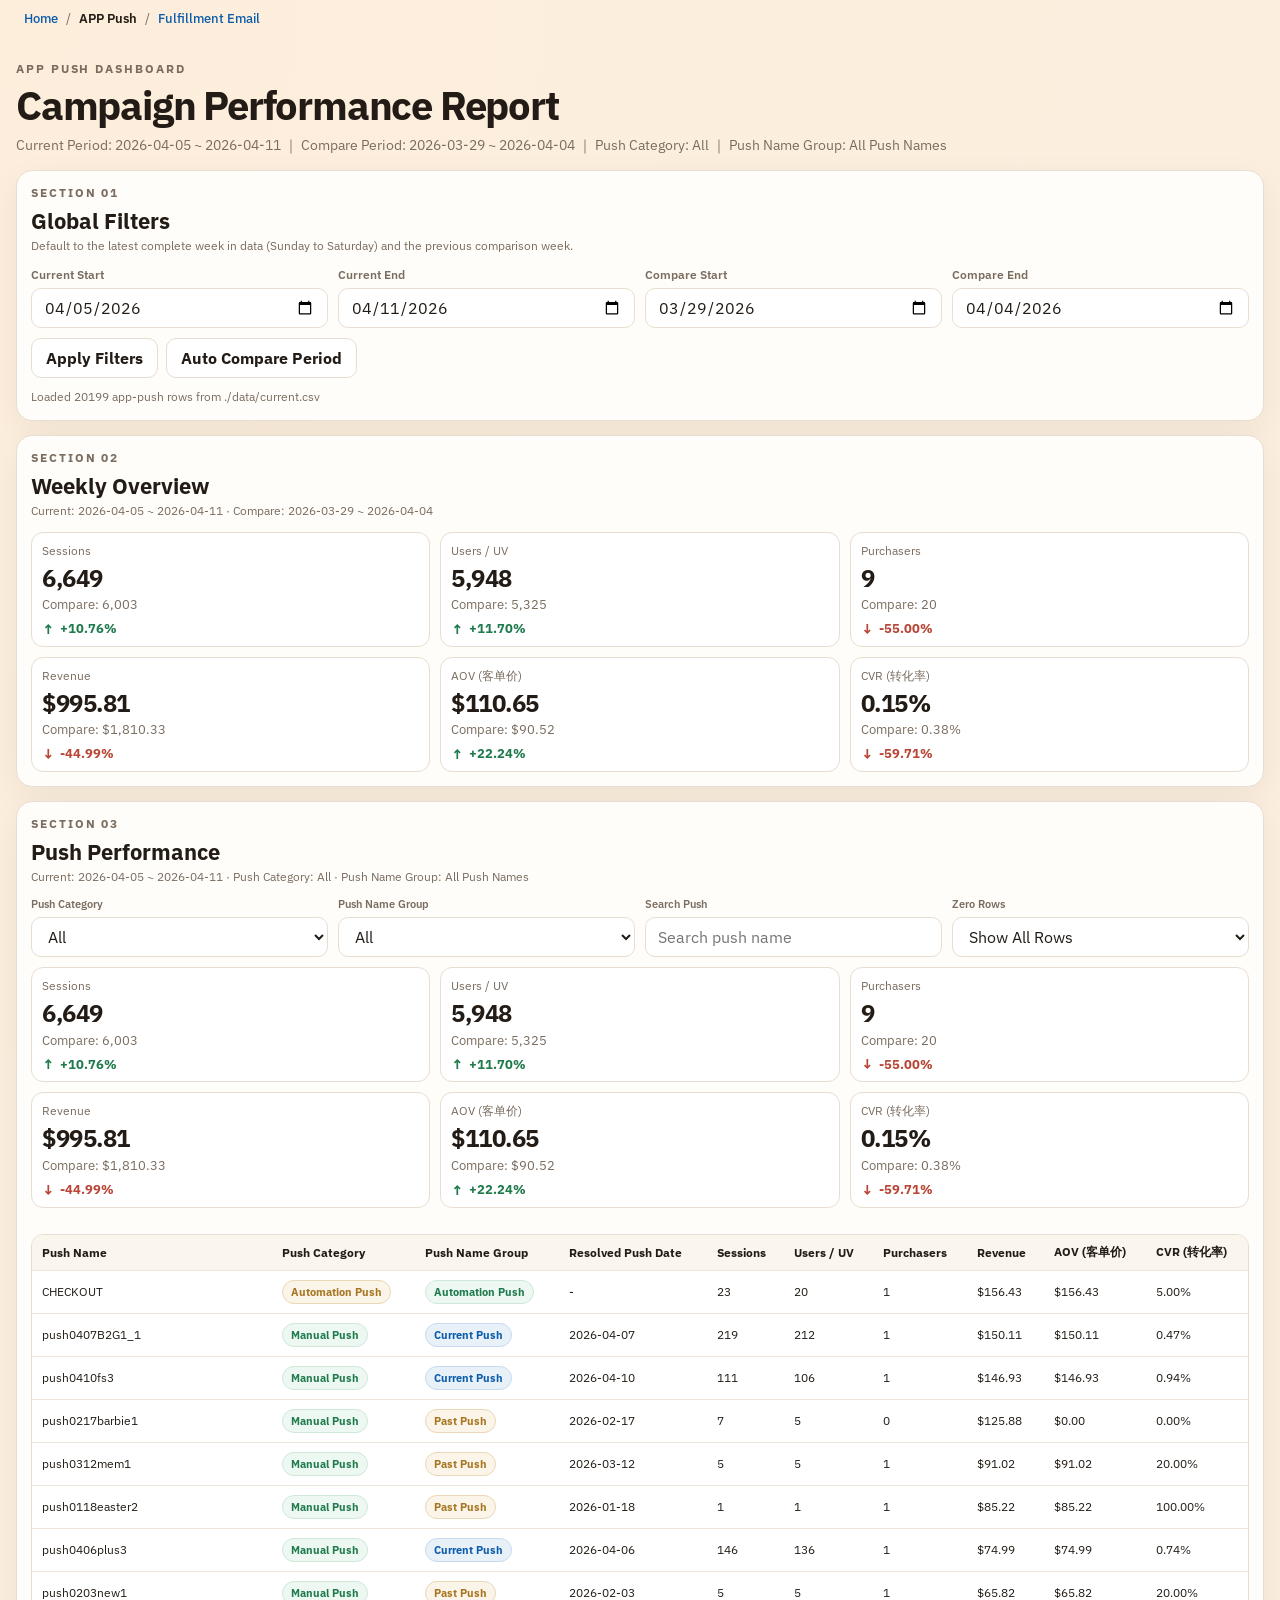
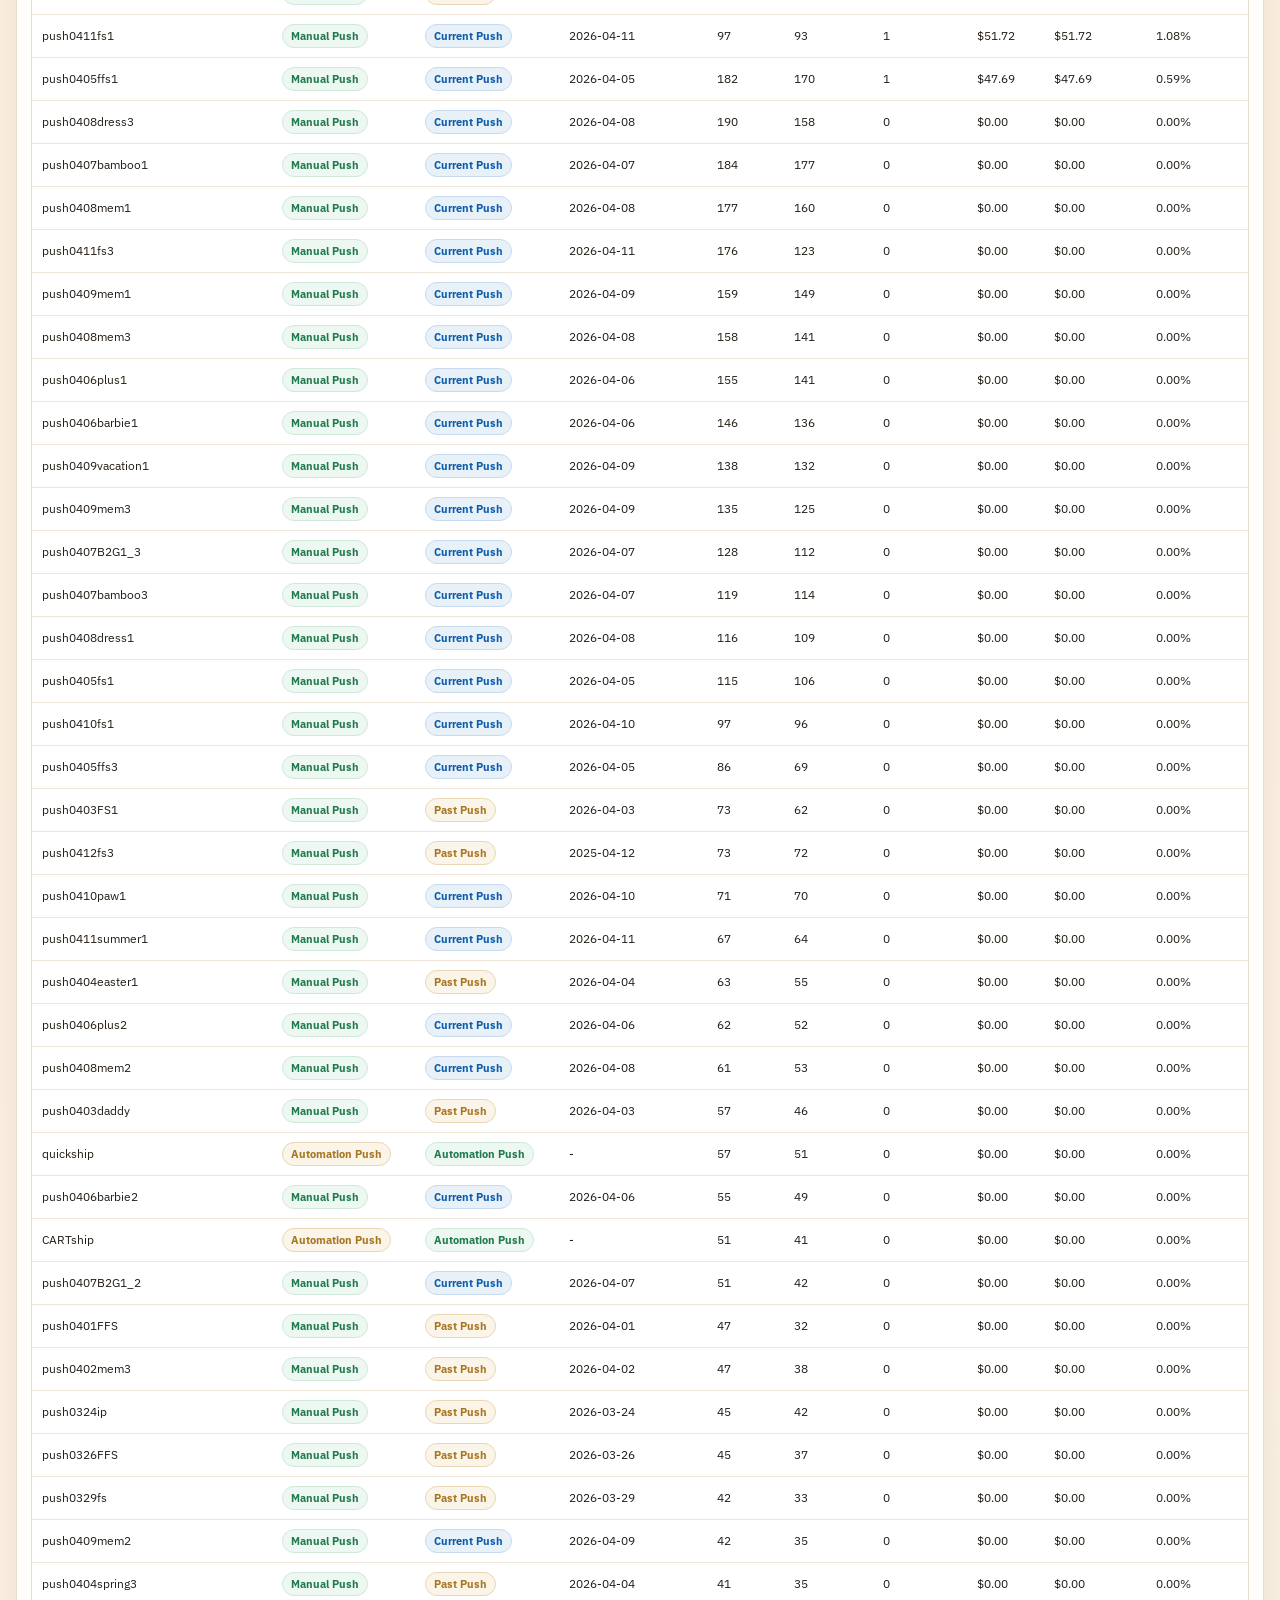
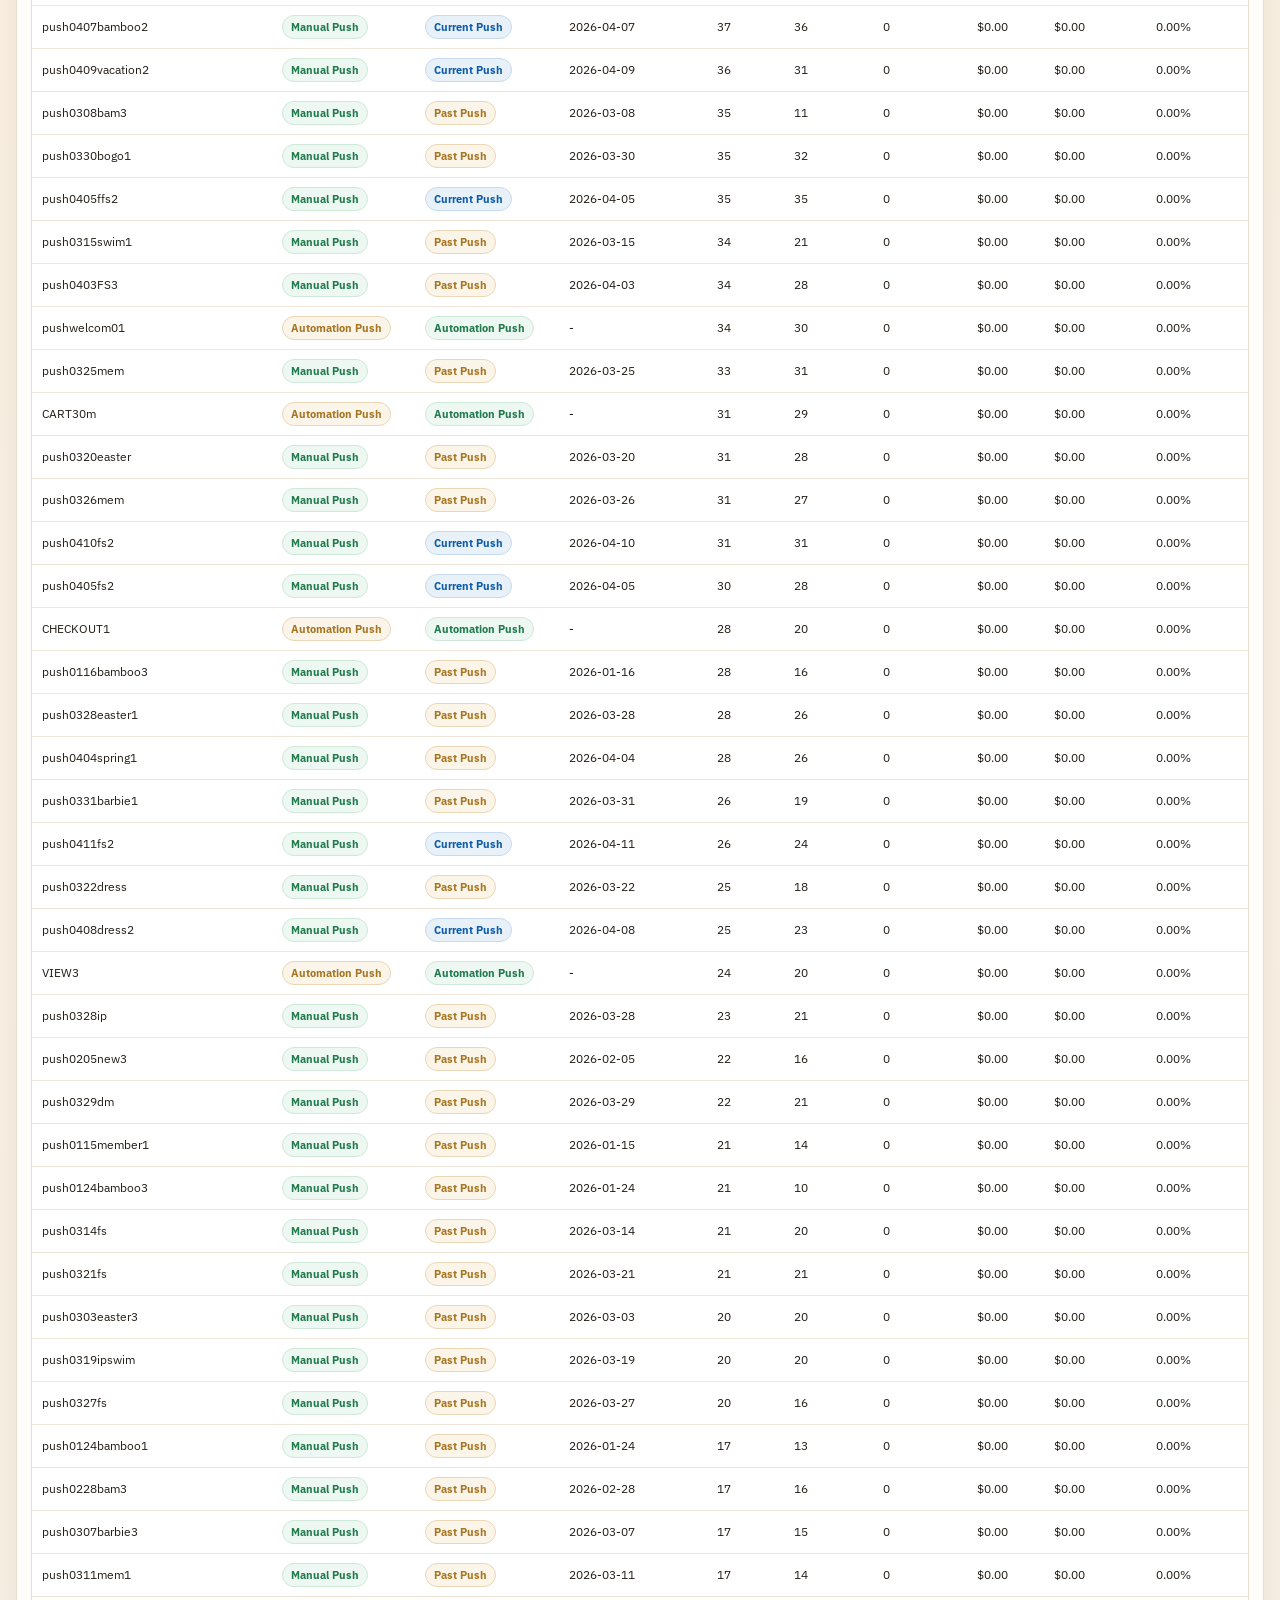
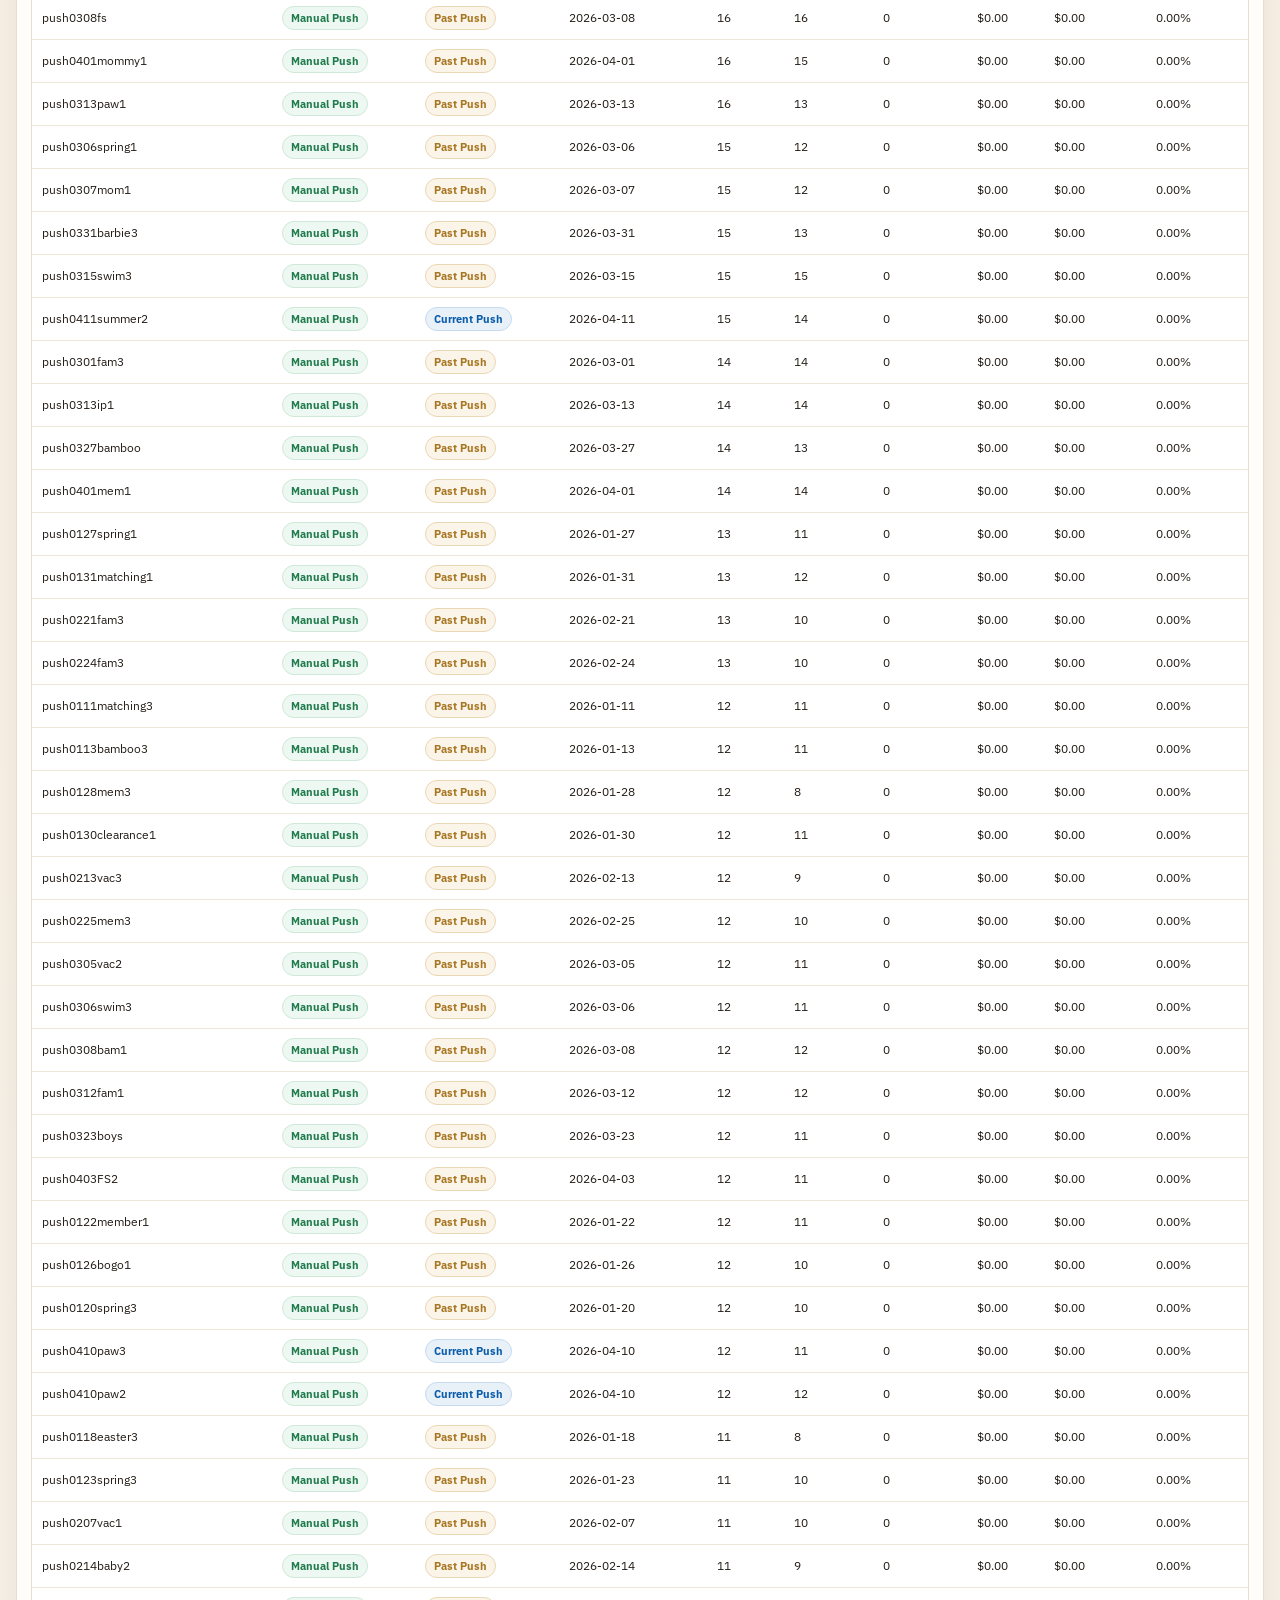
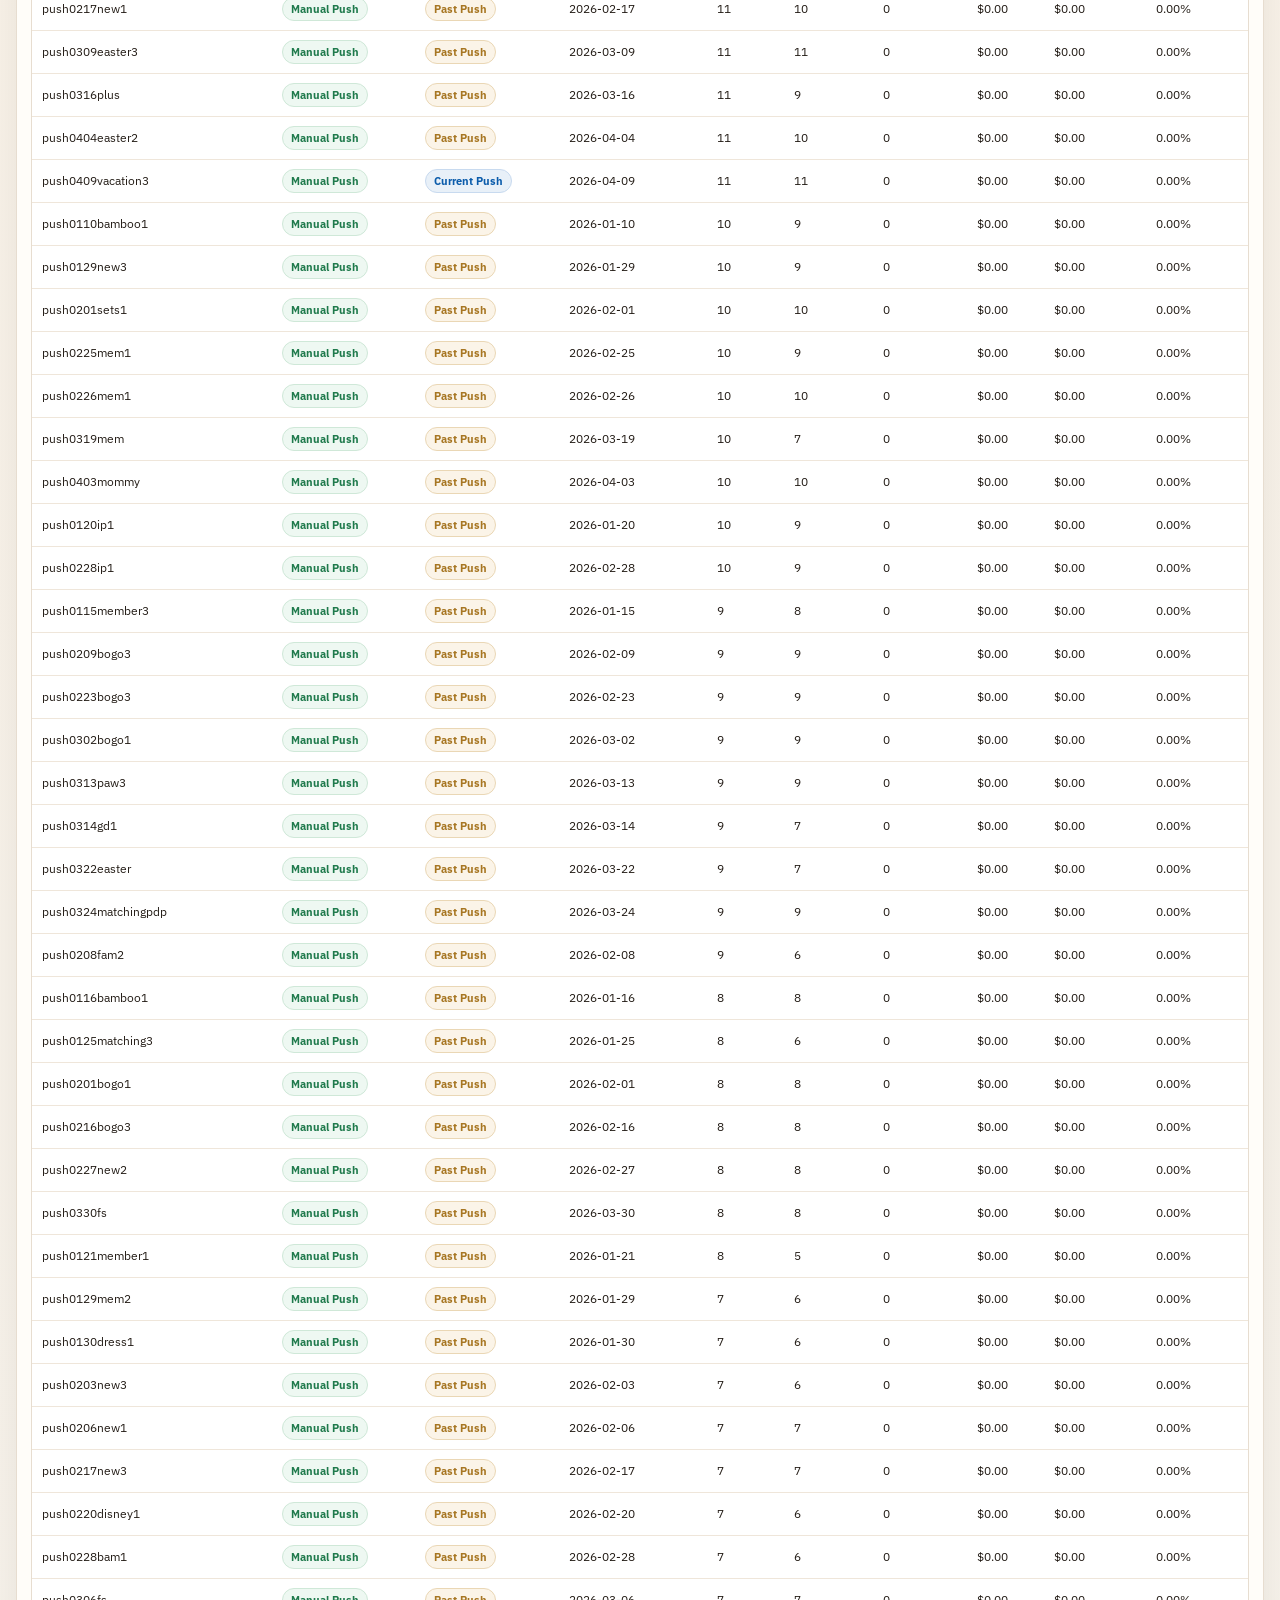
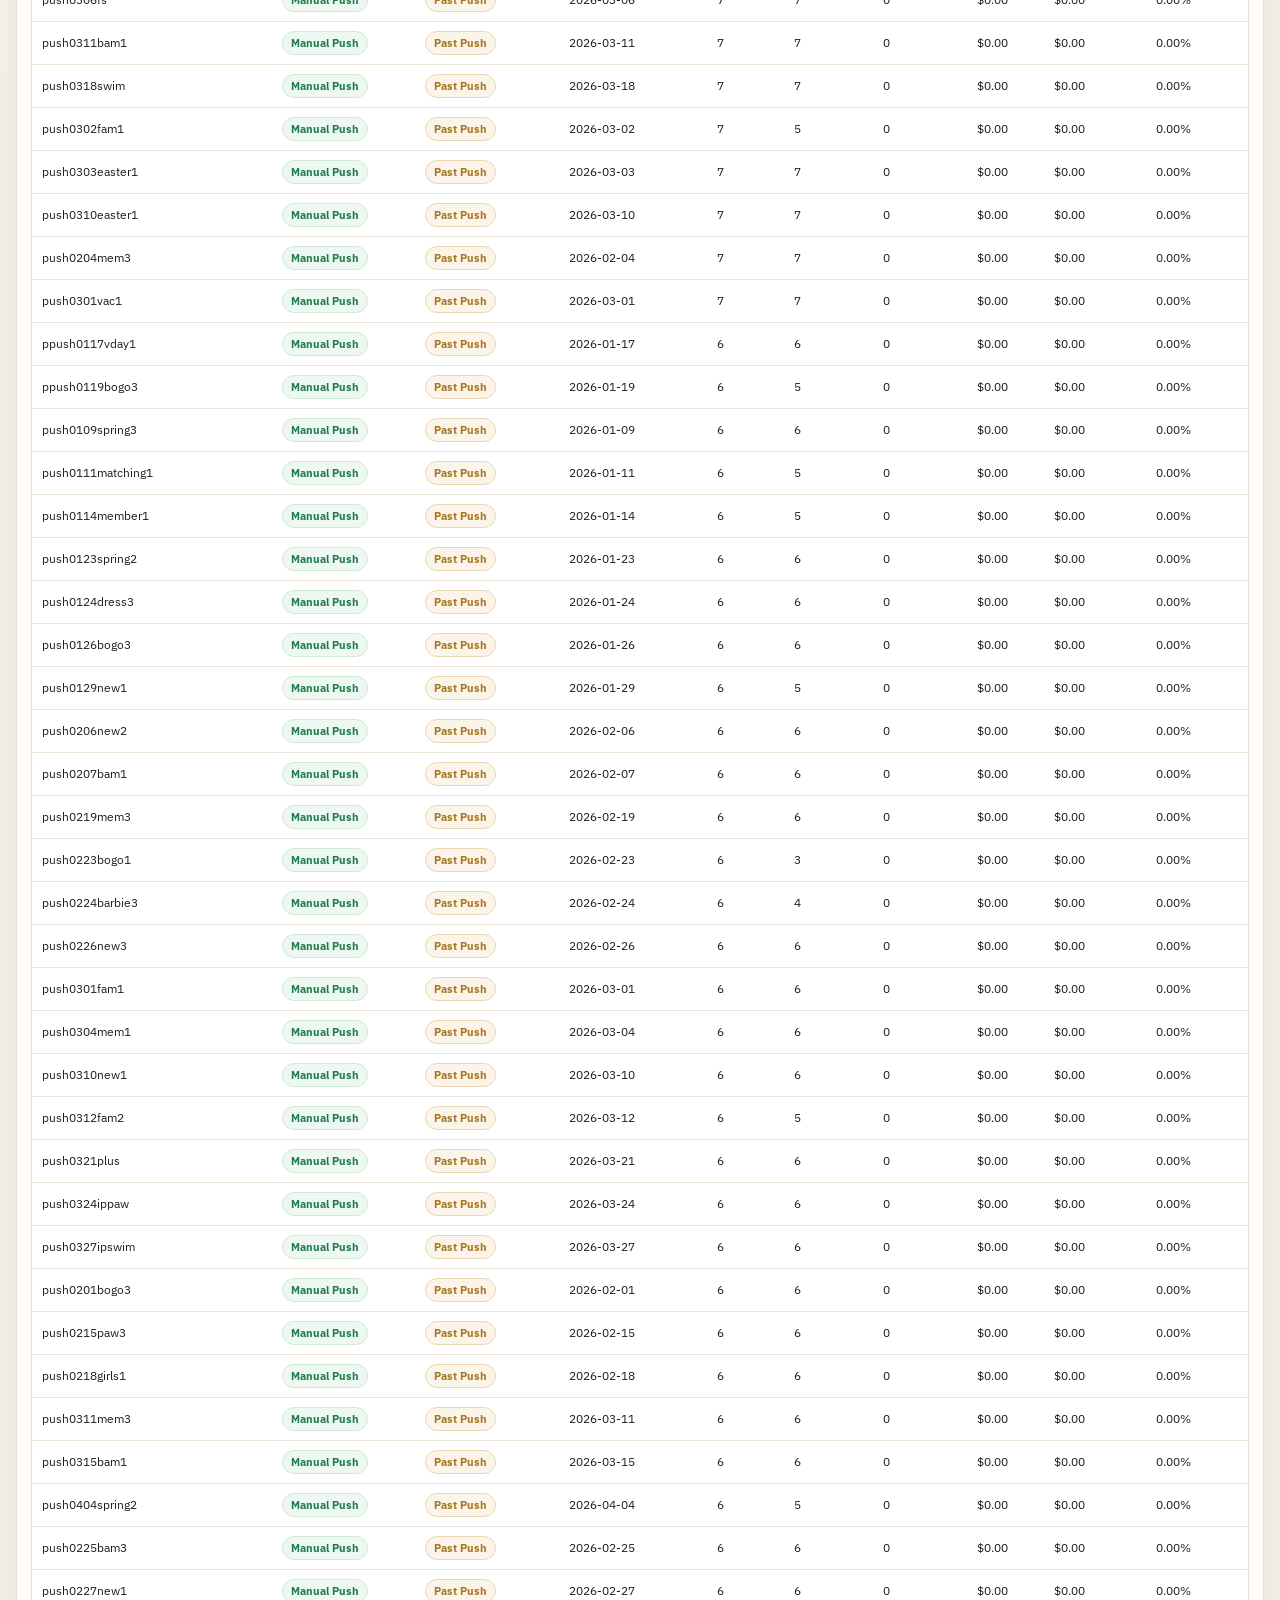
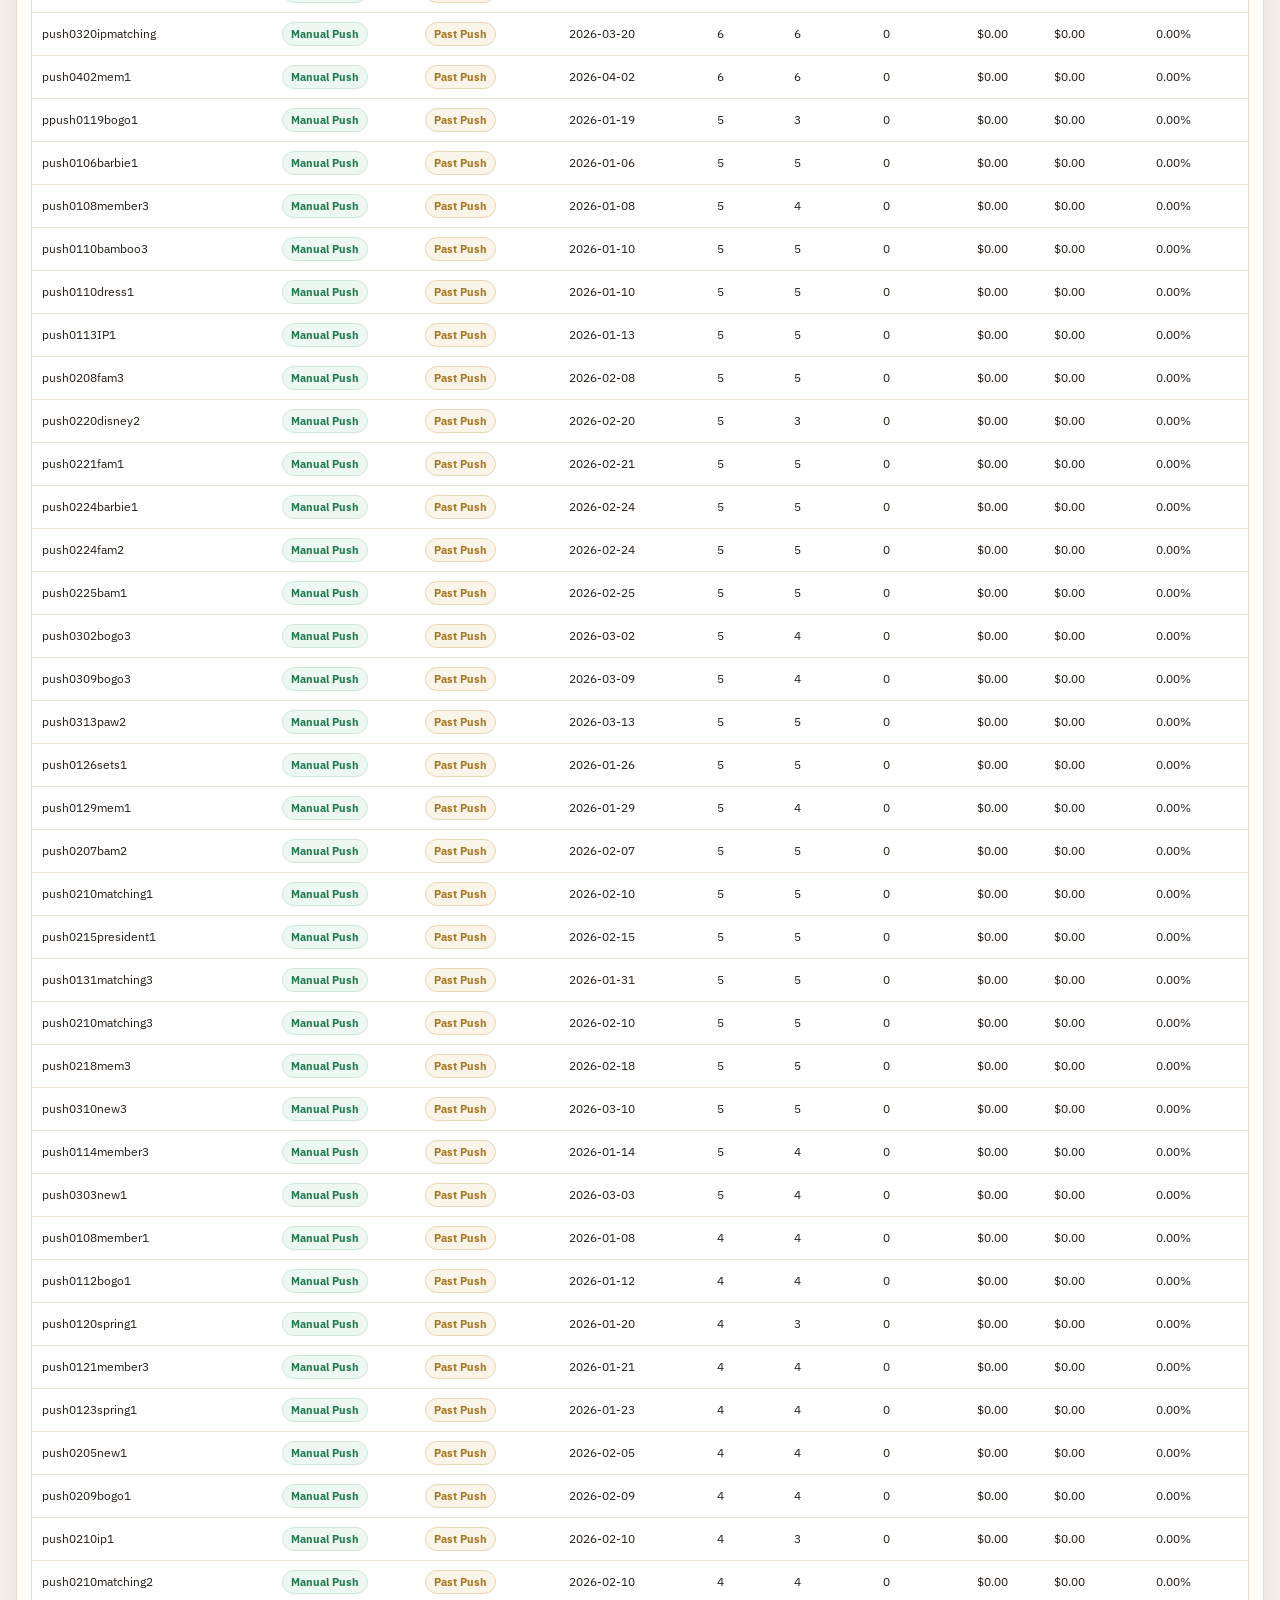
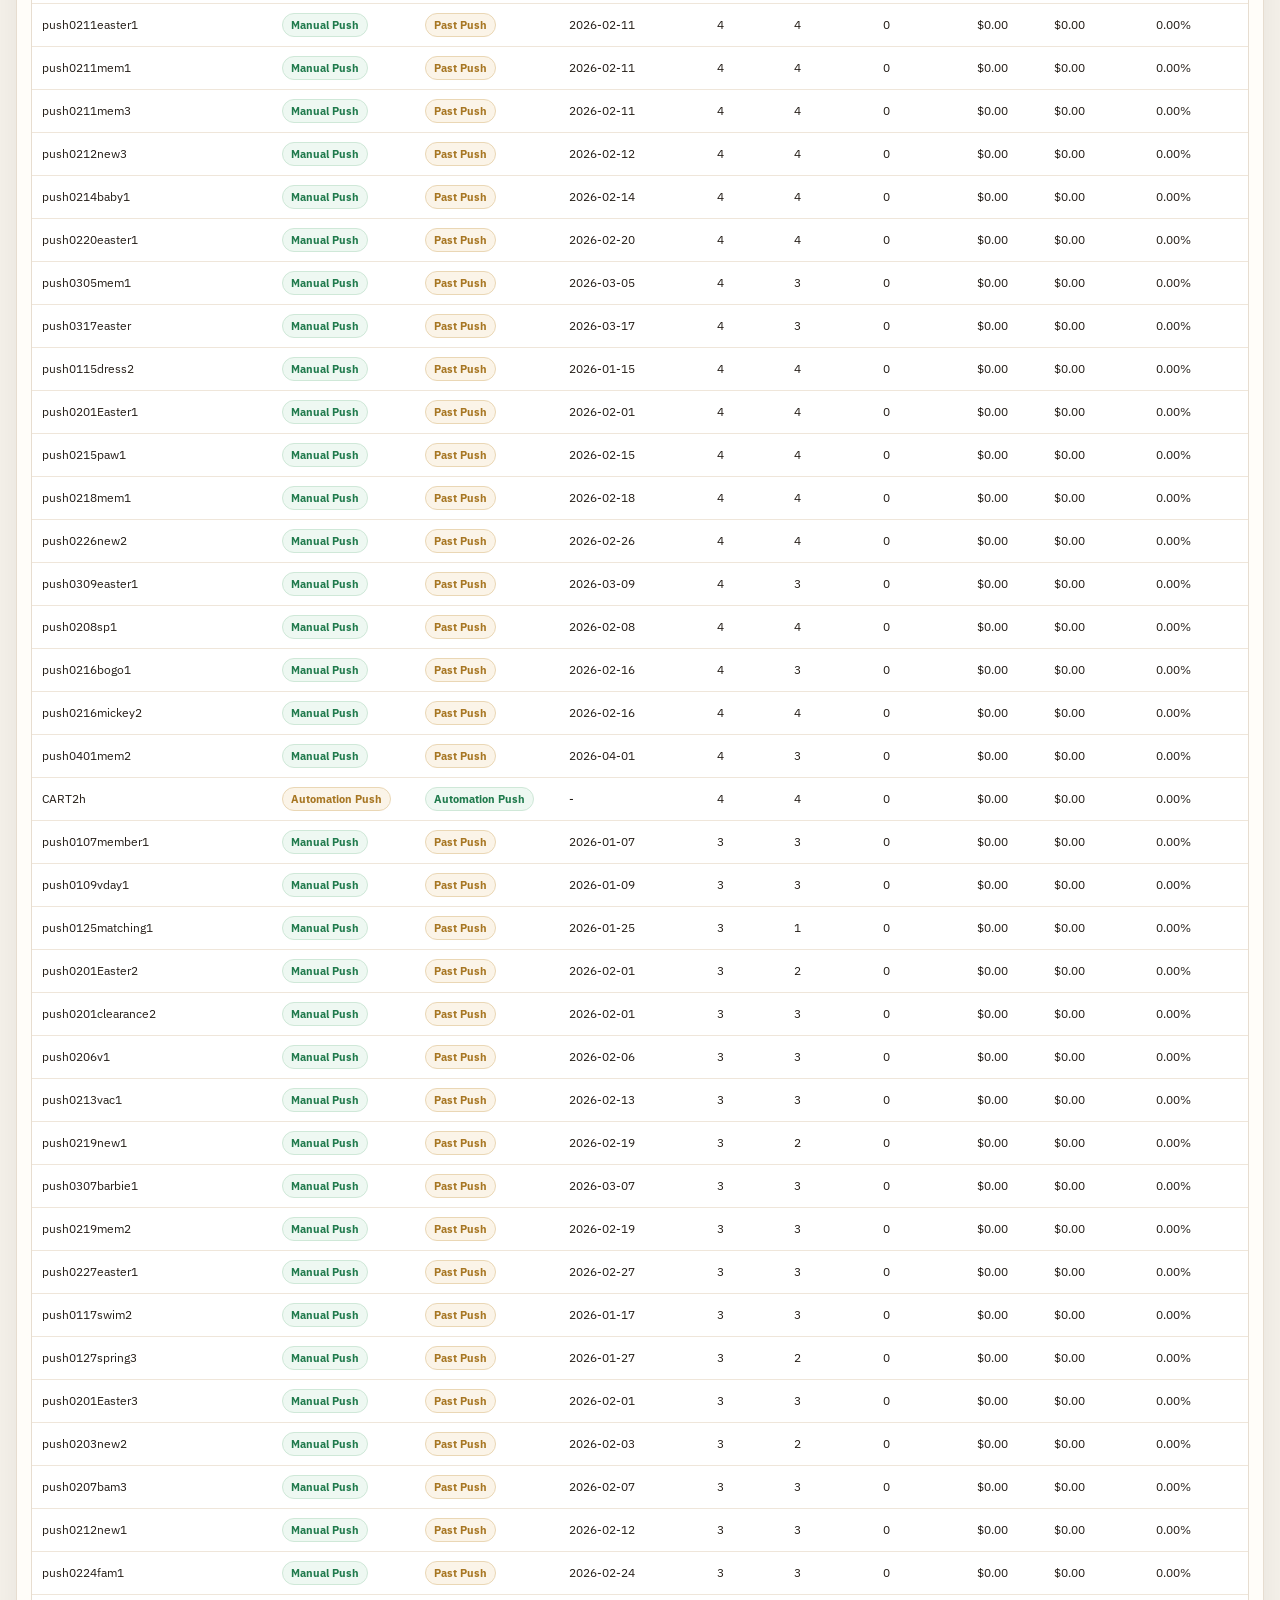
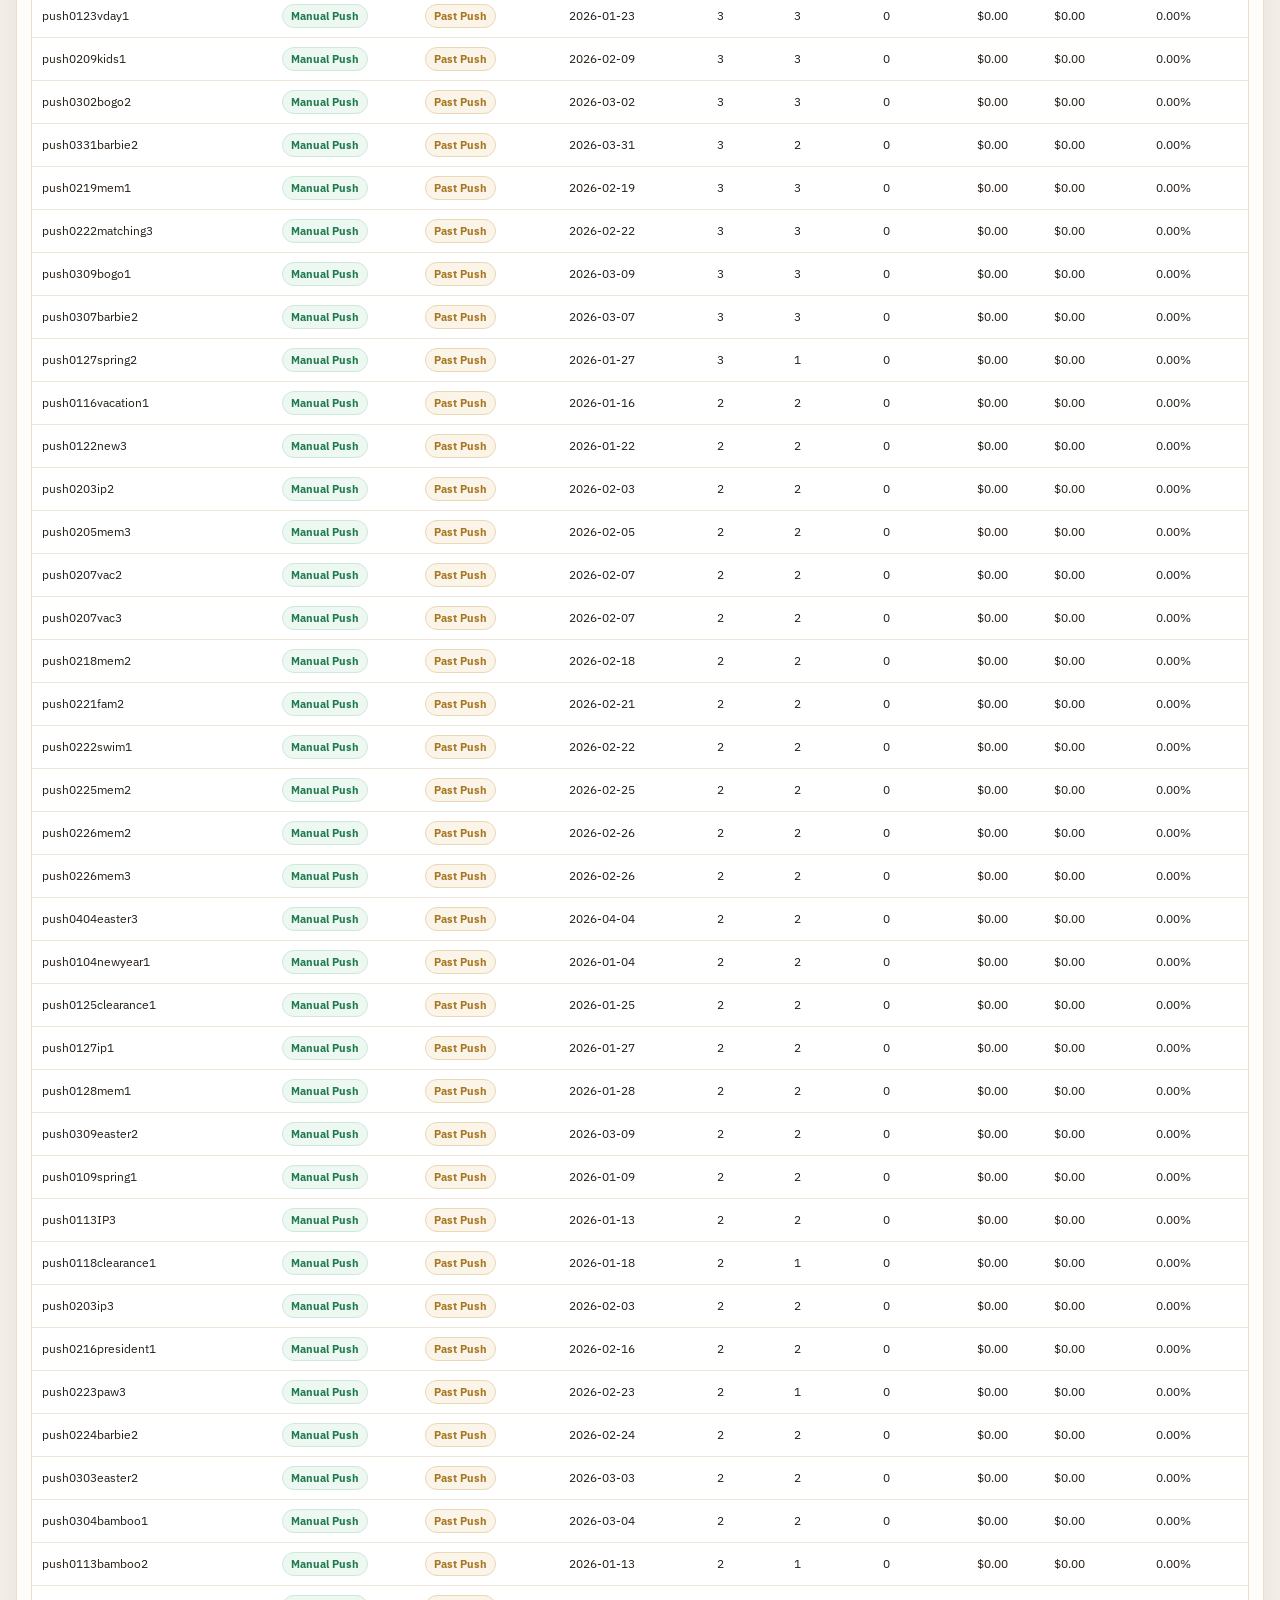
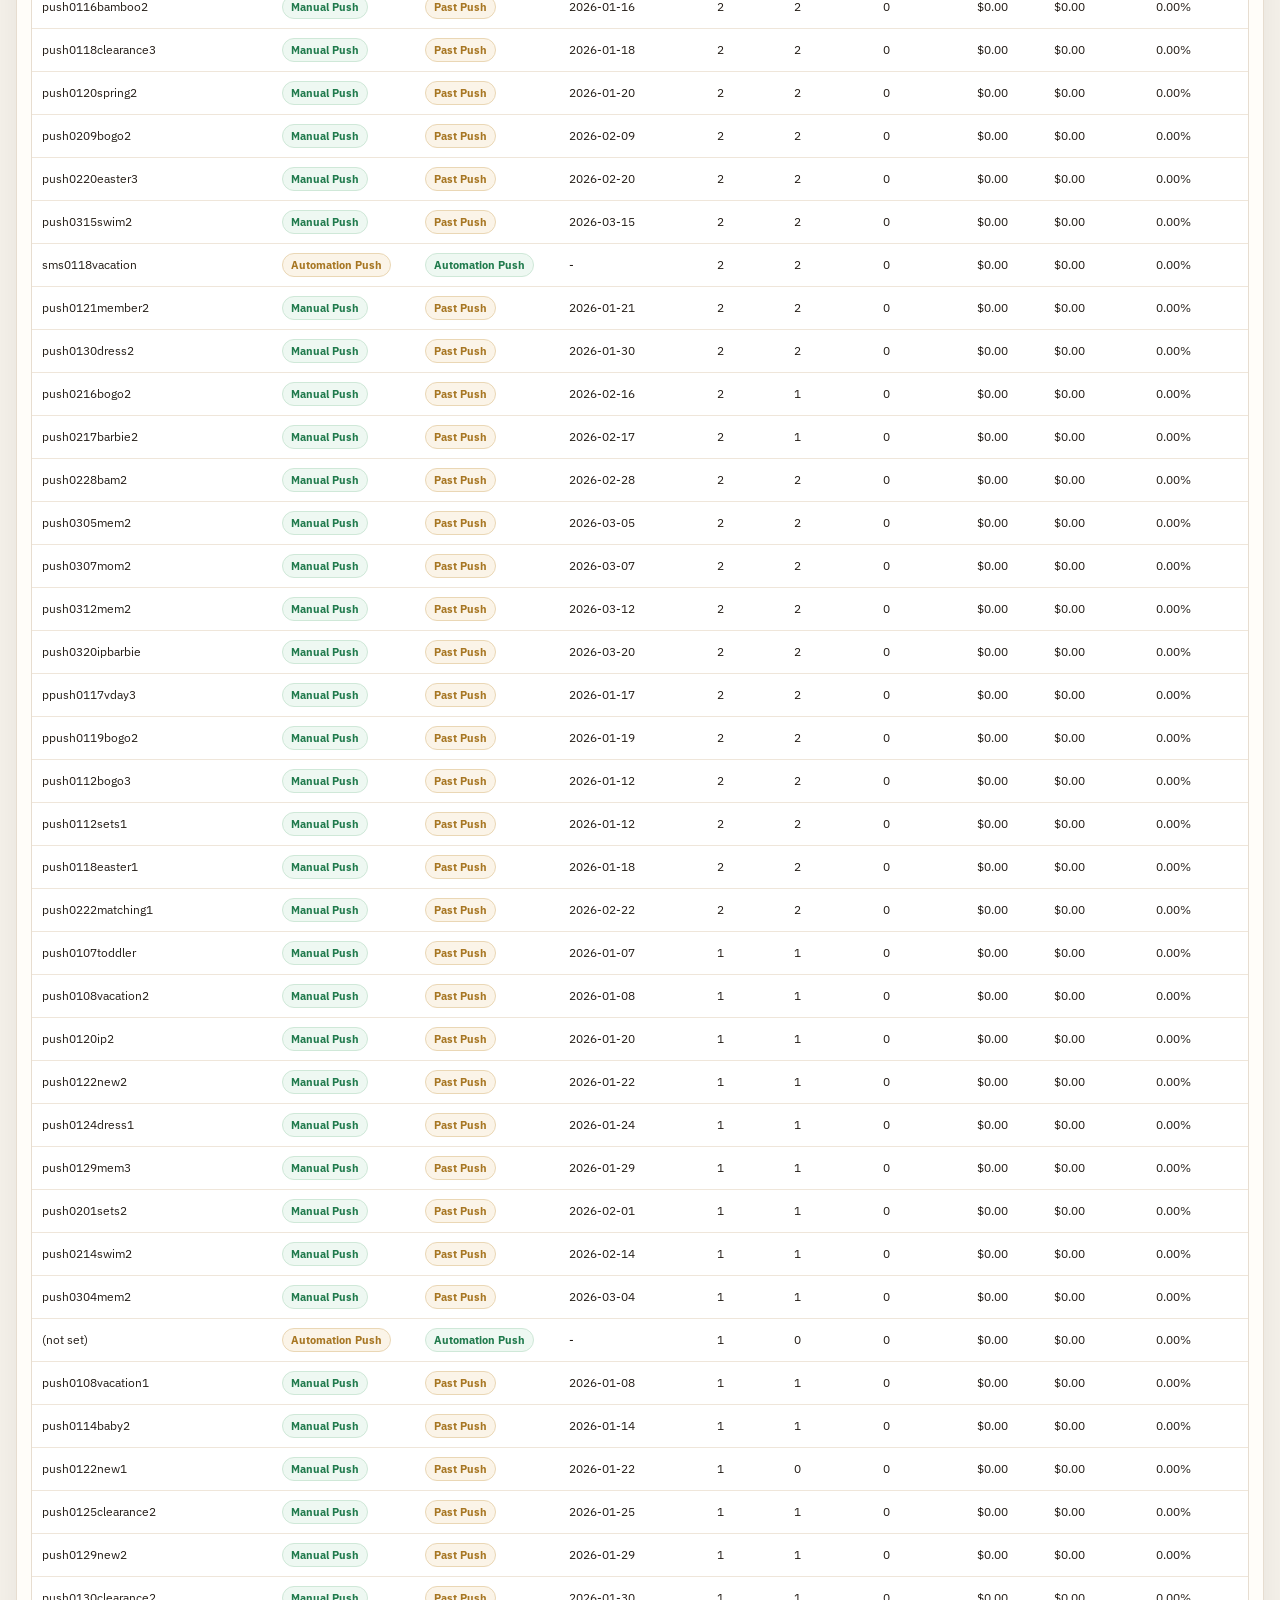
==== commit 64fe11dc: "Change Auto Compare Period button to fill compare dates from current period The button now reads the" ====
--- a/app-push/index.html
+++ b/app-push/index.html
@@ -62,7 +62,7 @@
 
           <div class="filter-actions">
             <button id="applyDateRange" class="secondary-button" type="button">Apply Filters</button>
-            <button id="useLatestWeek" class="secondary-button" type="button">Latest Complete Week</button>
+            <button id="useLatestWeek" class="secondary-button" type="button">Auto Compare Period</button>
           </div>
 
           <p id="fileMeta" class="section-note">Loading app-push repository data...</p>
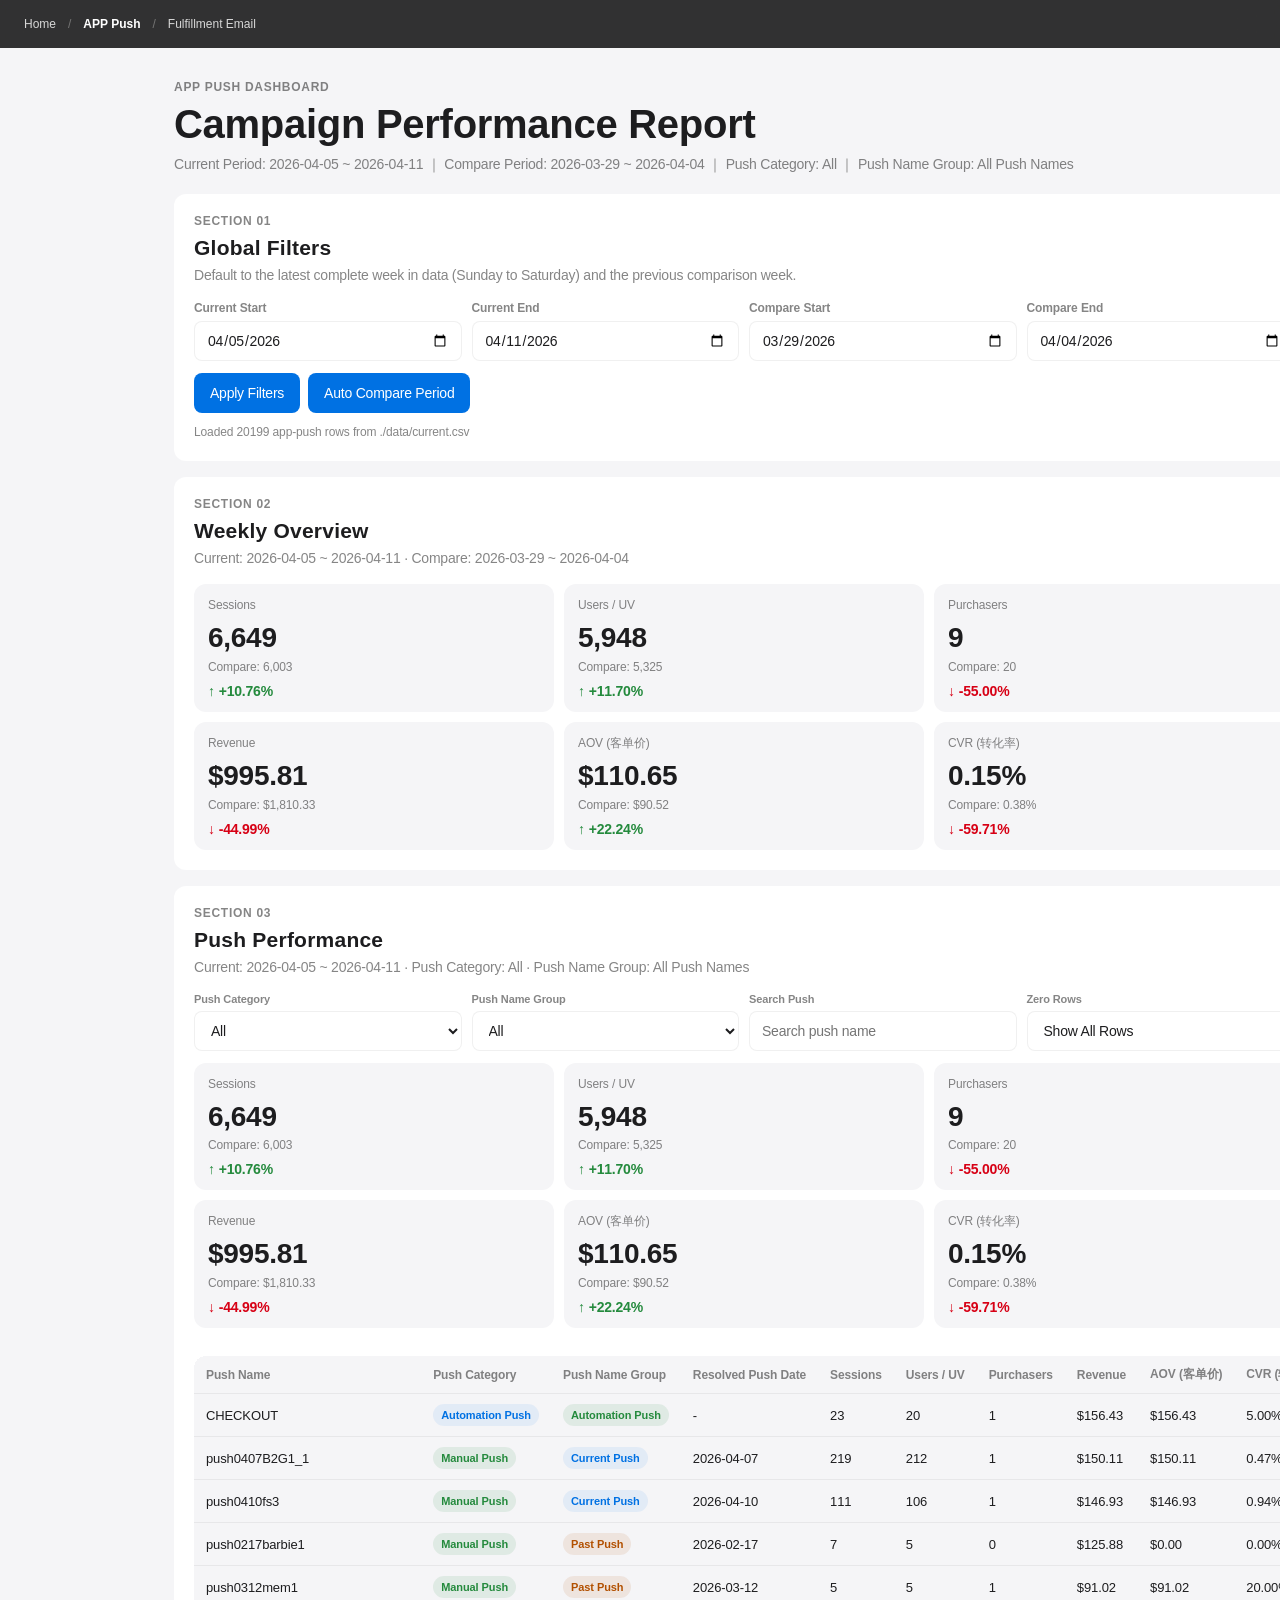
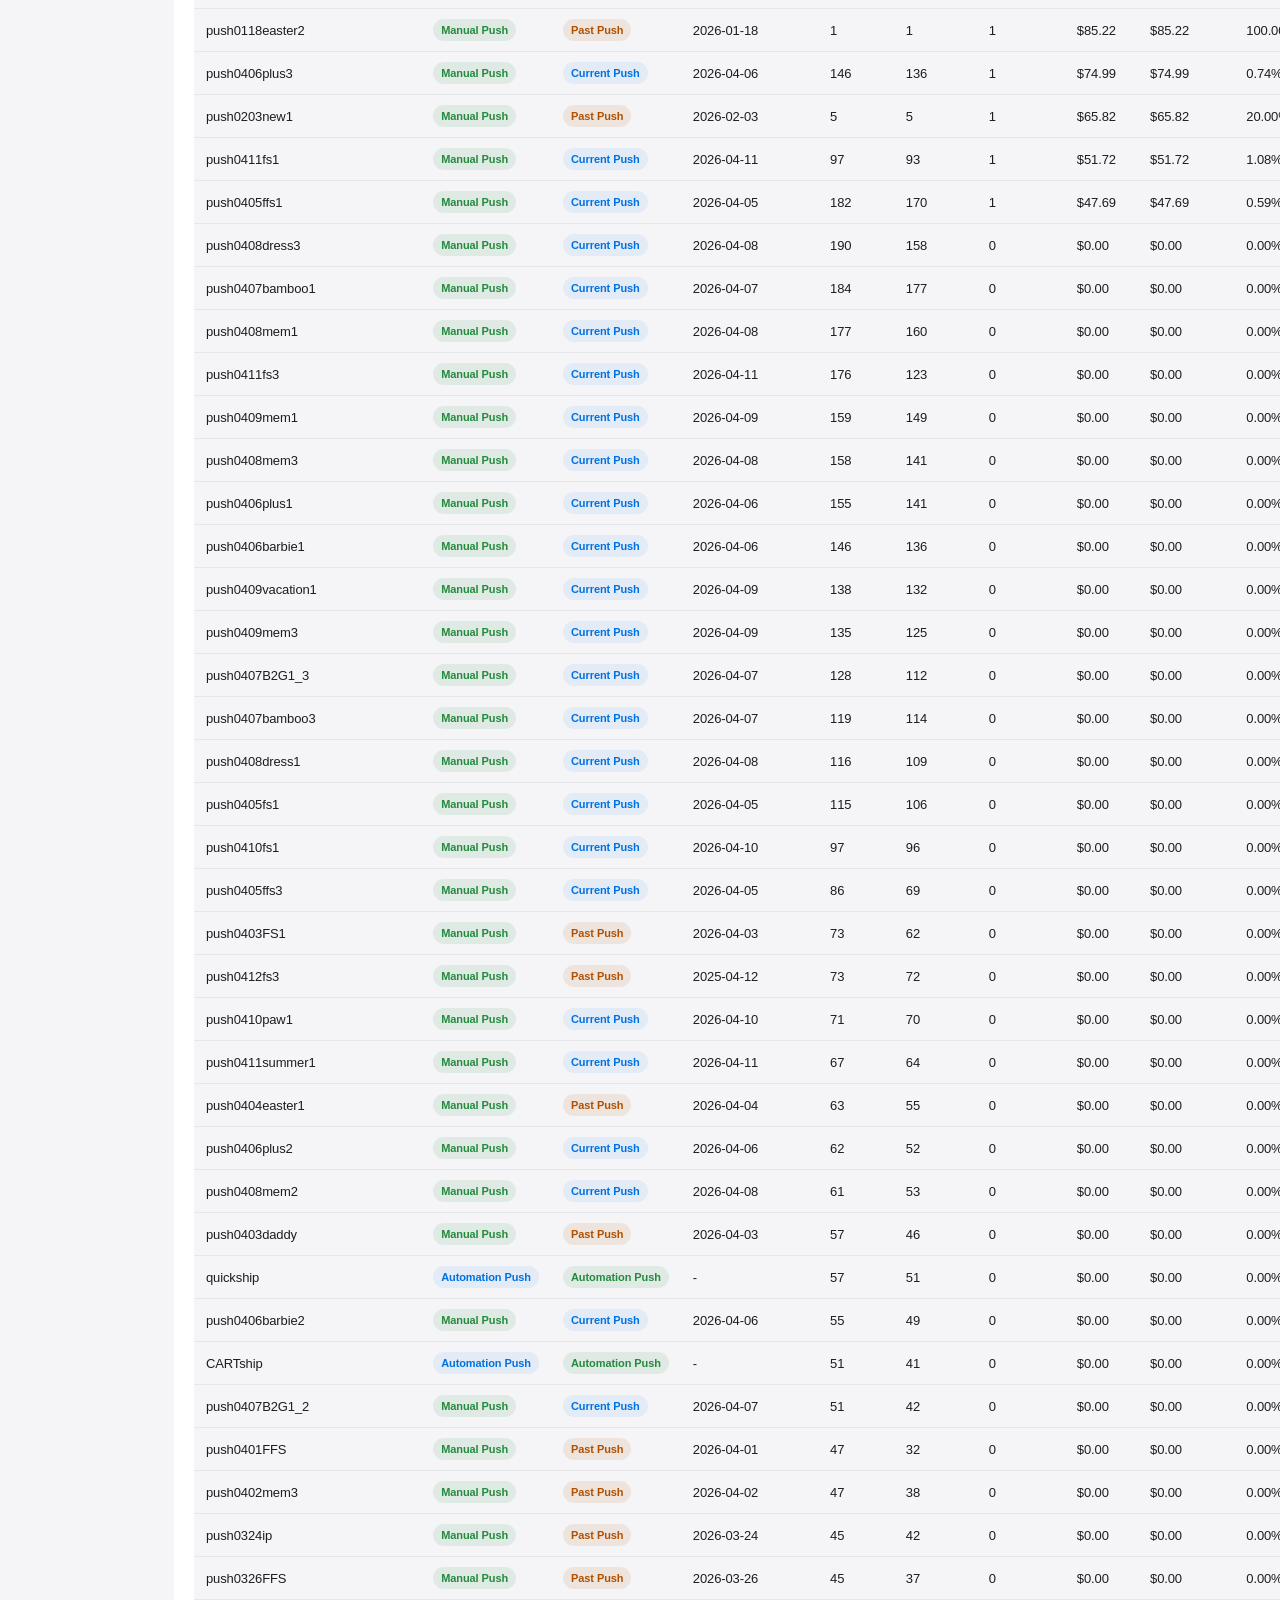
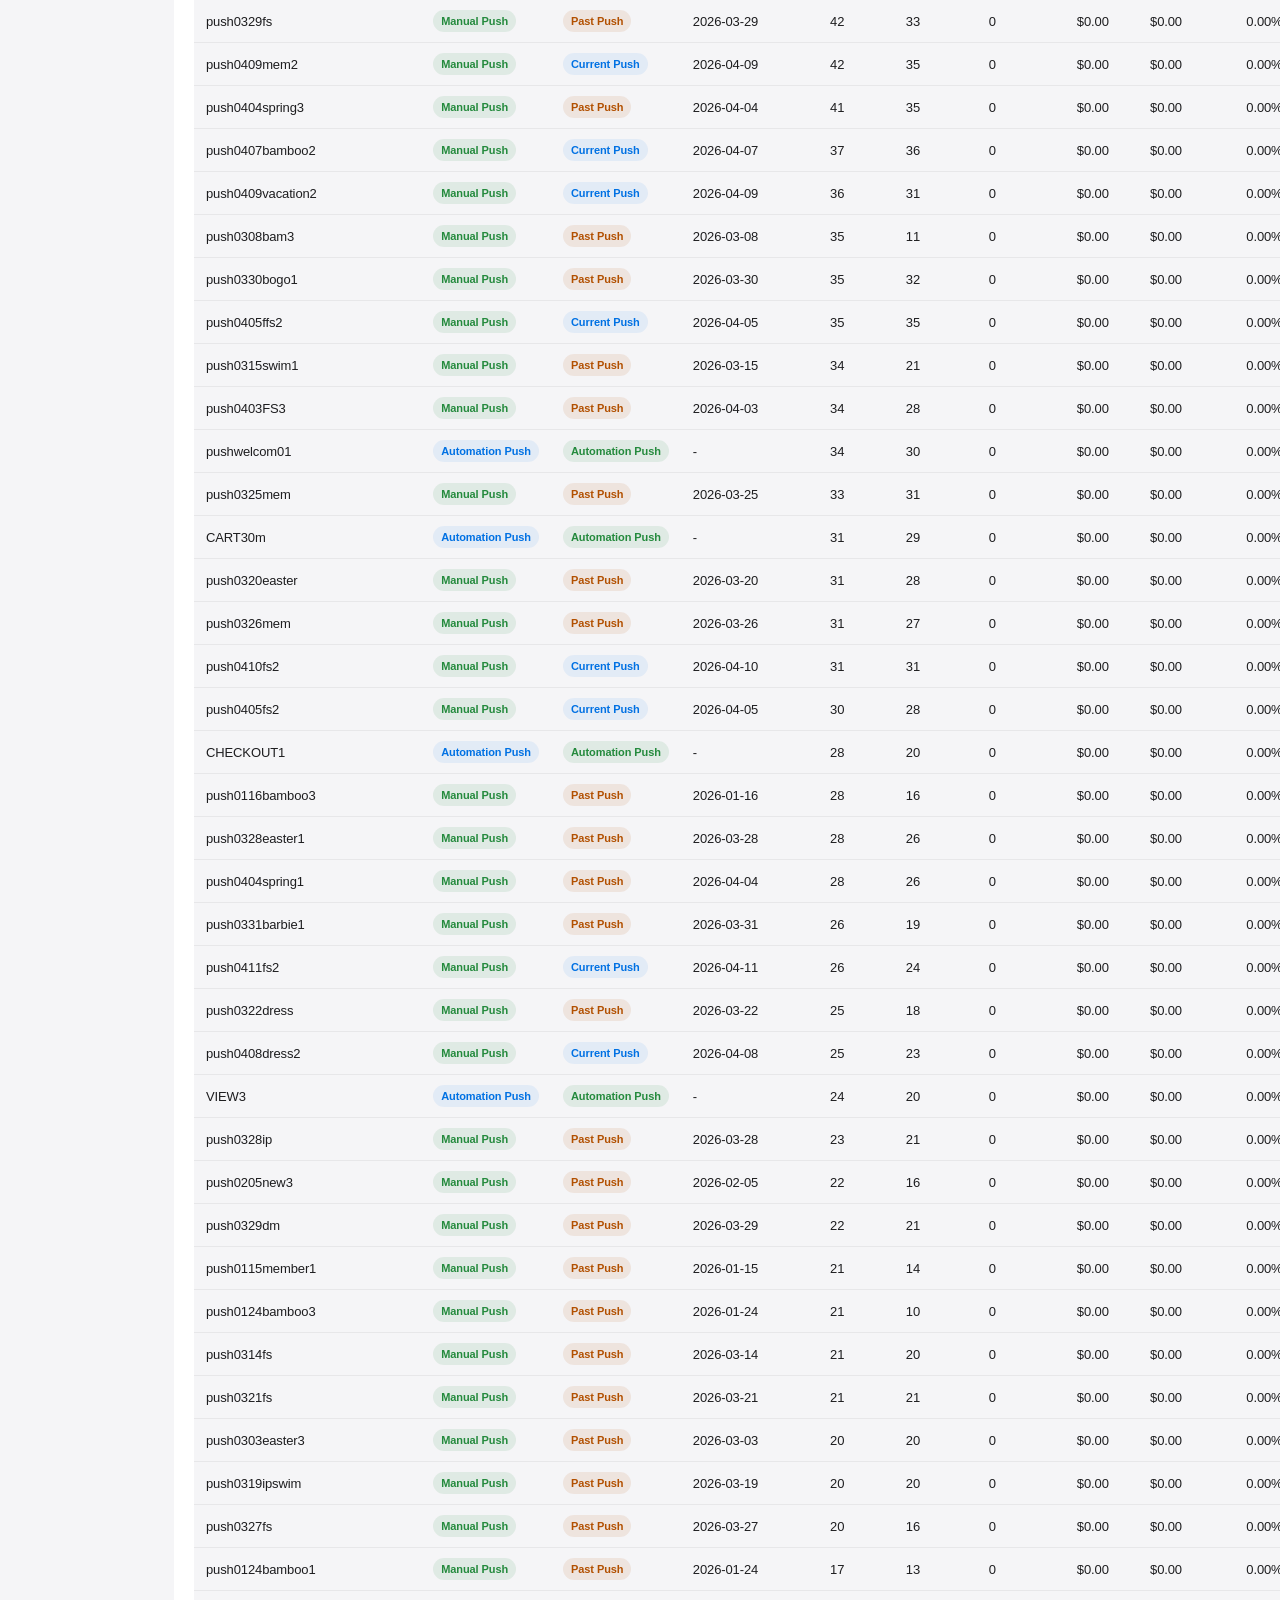
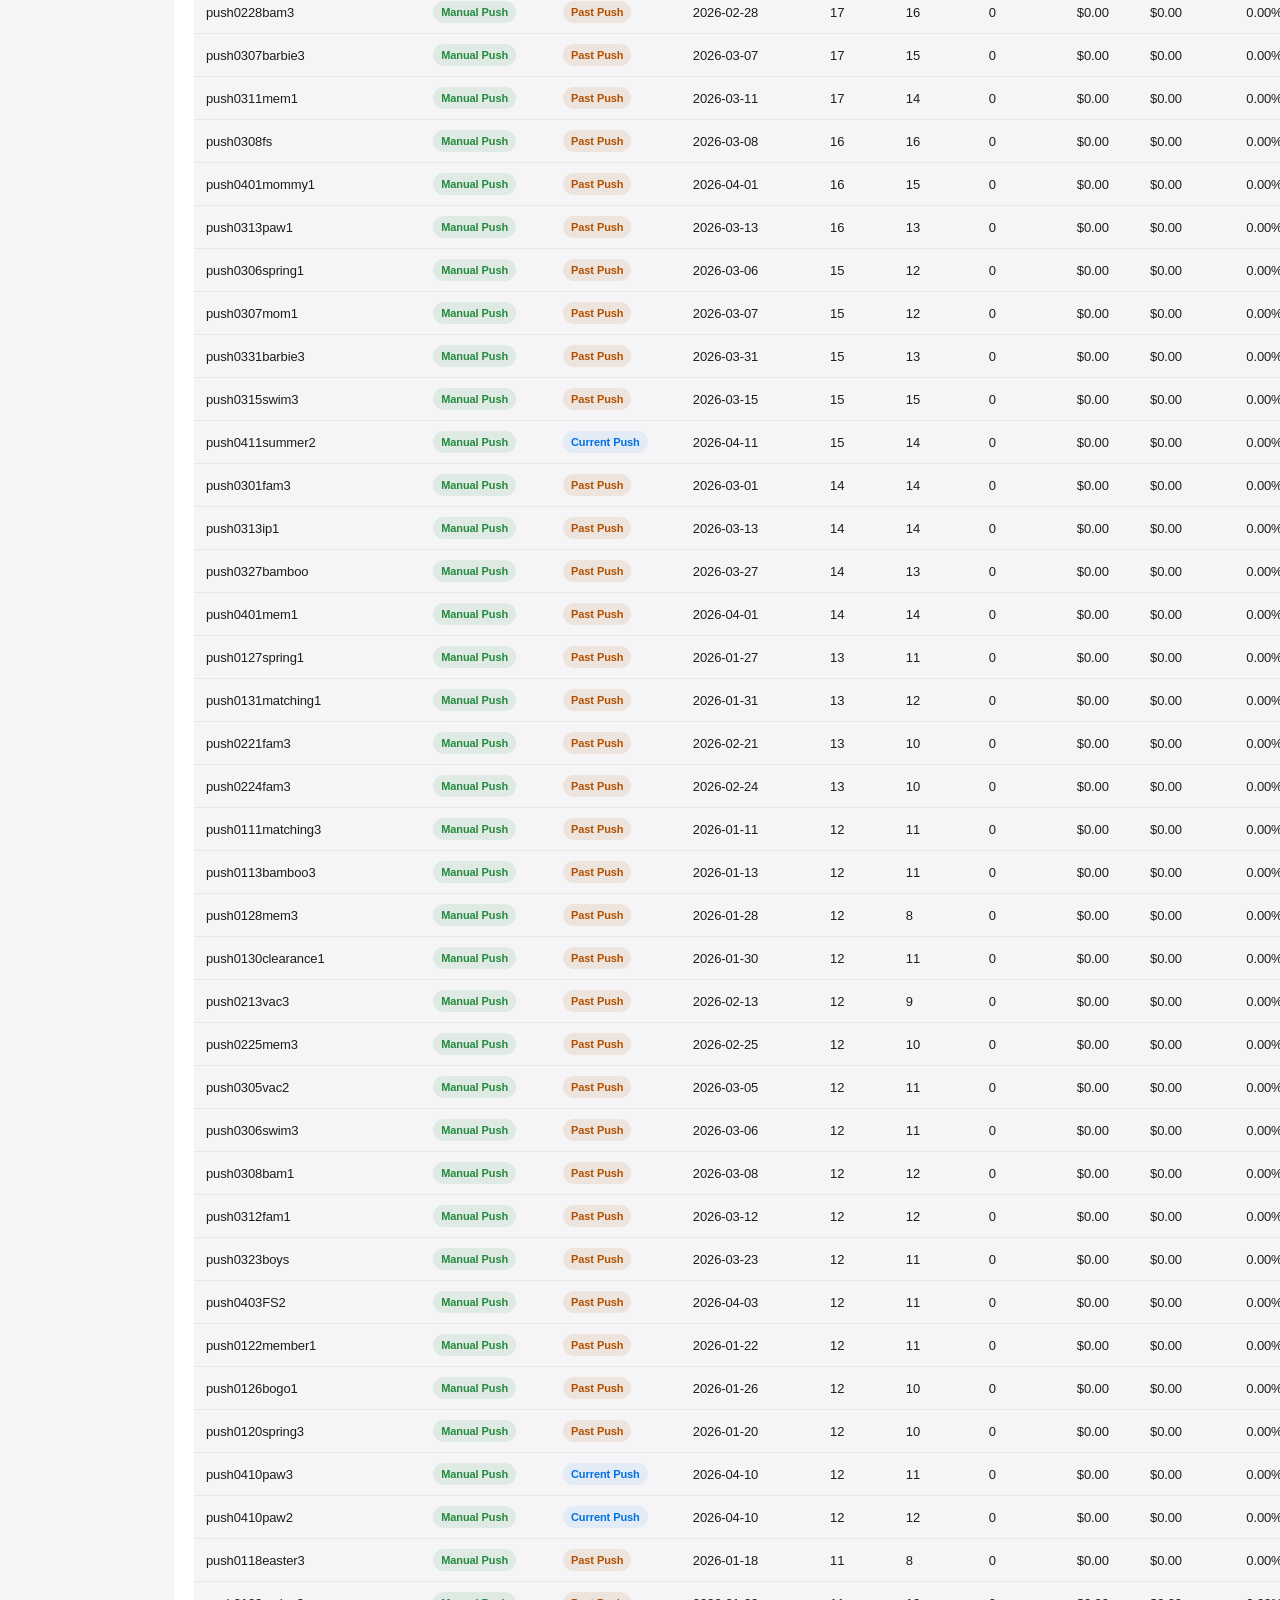
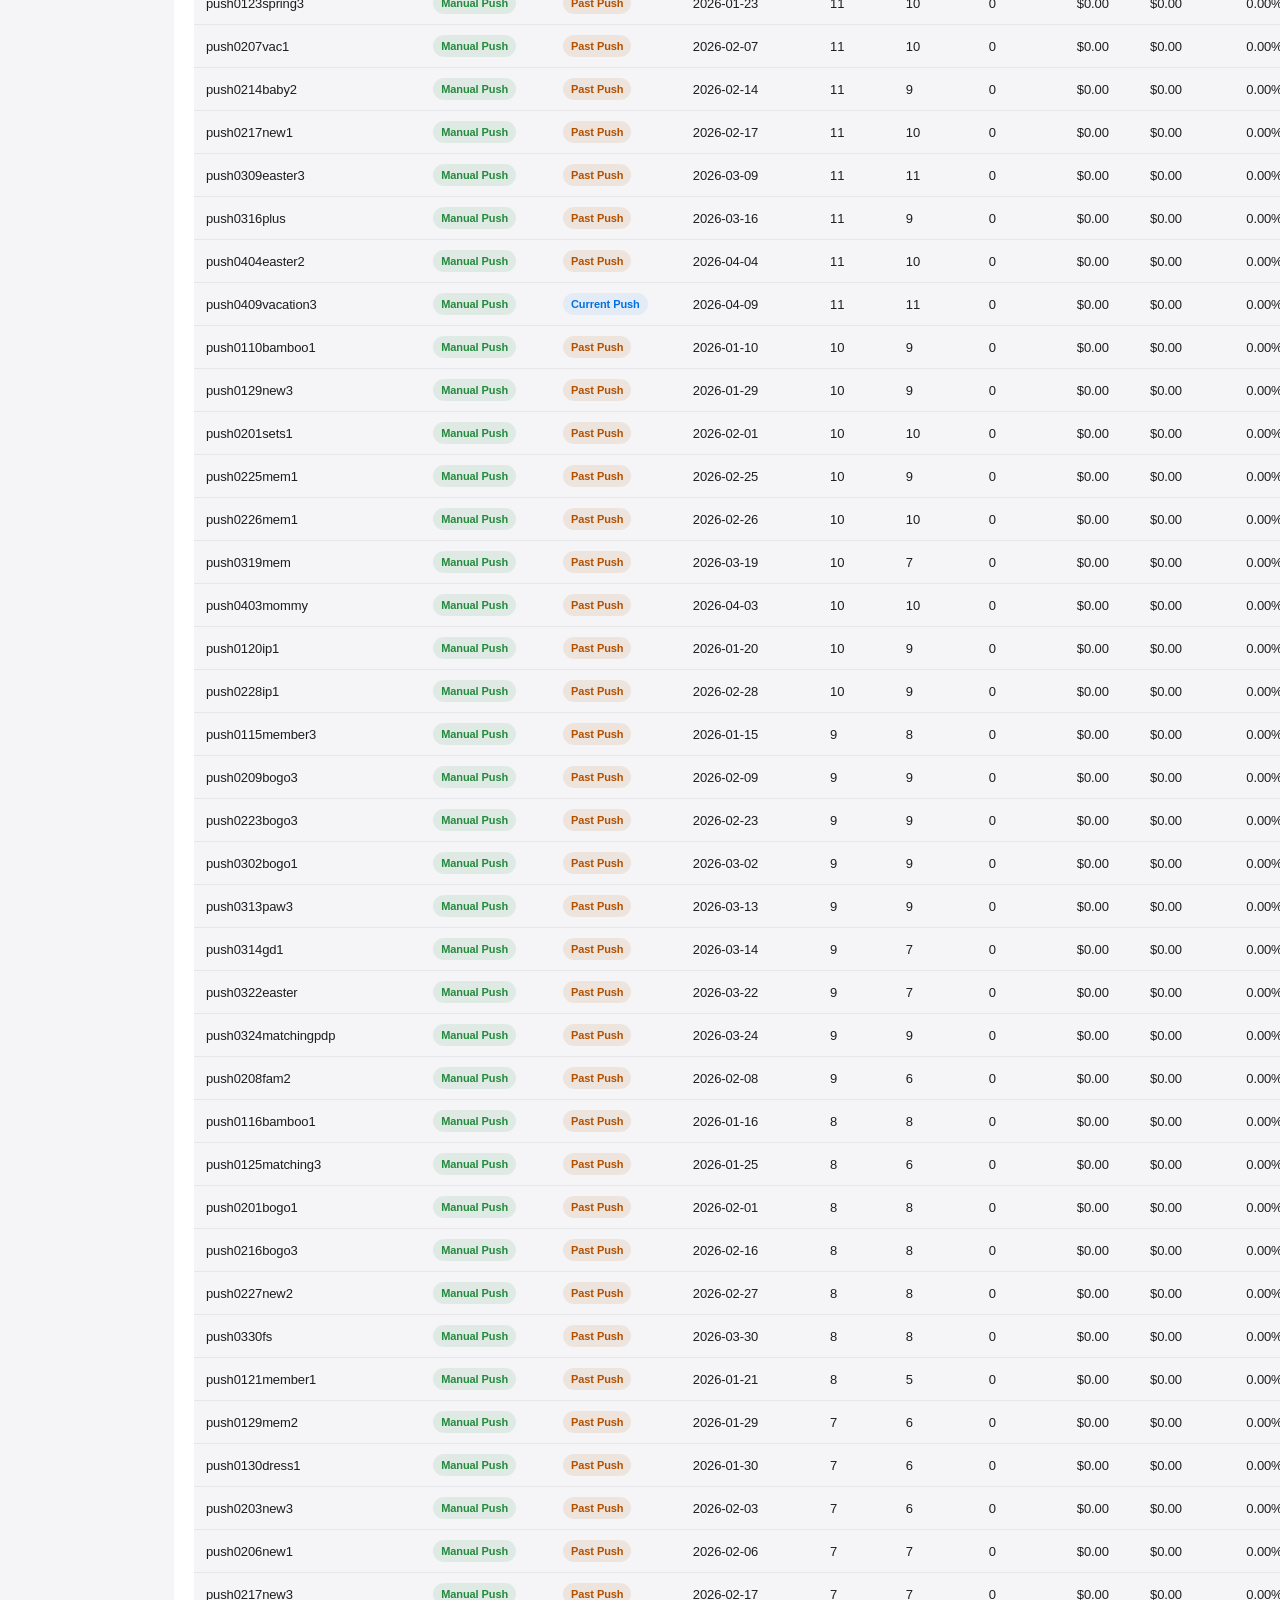
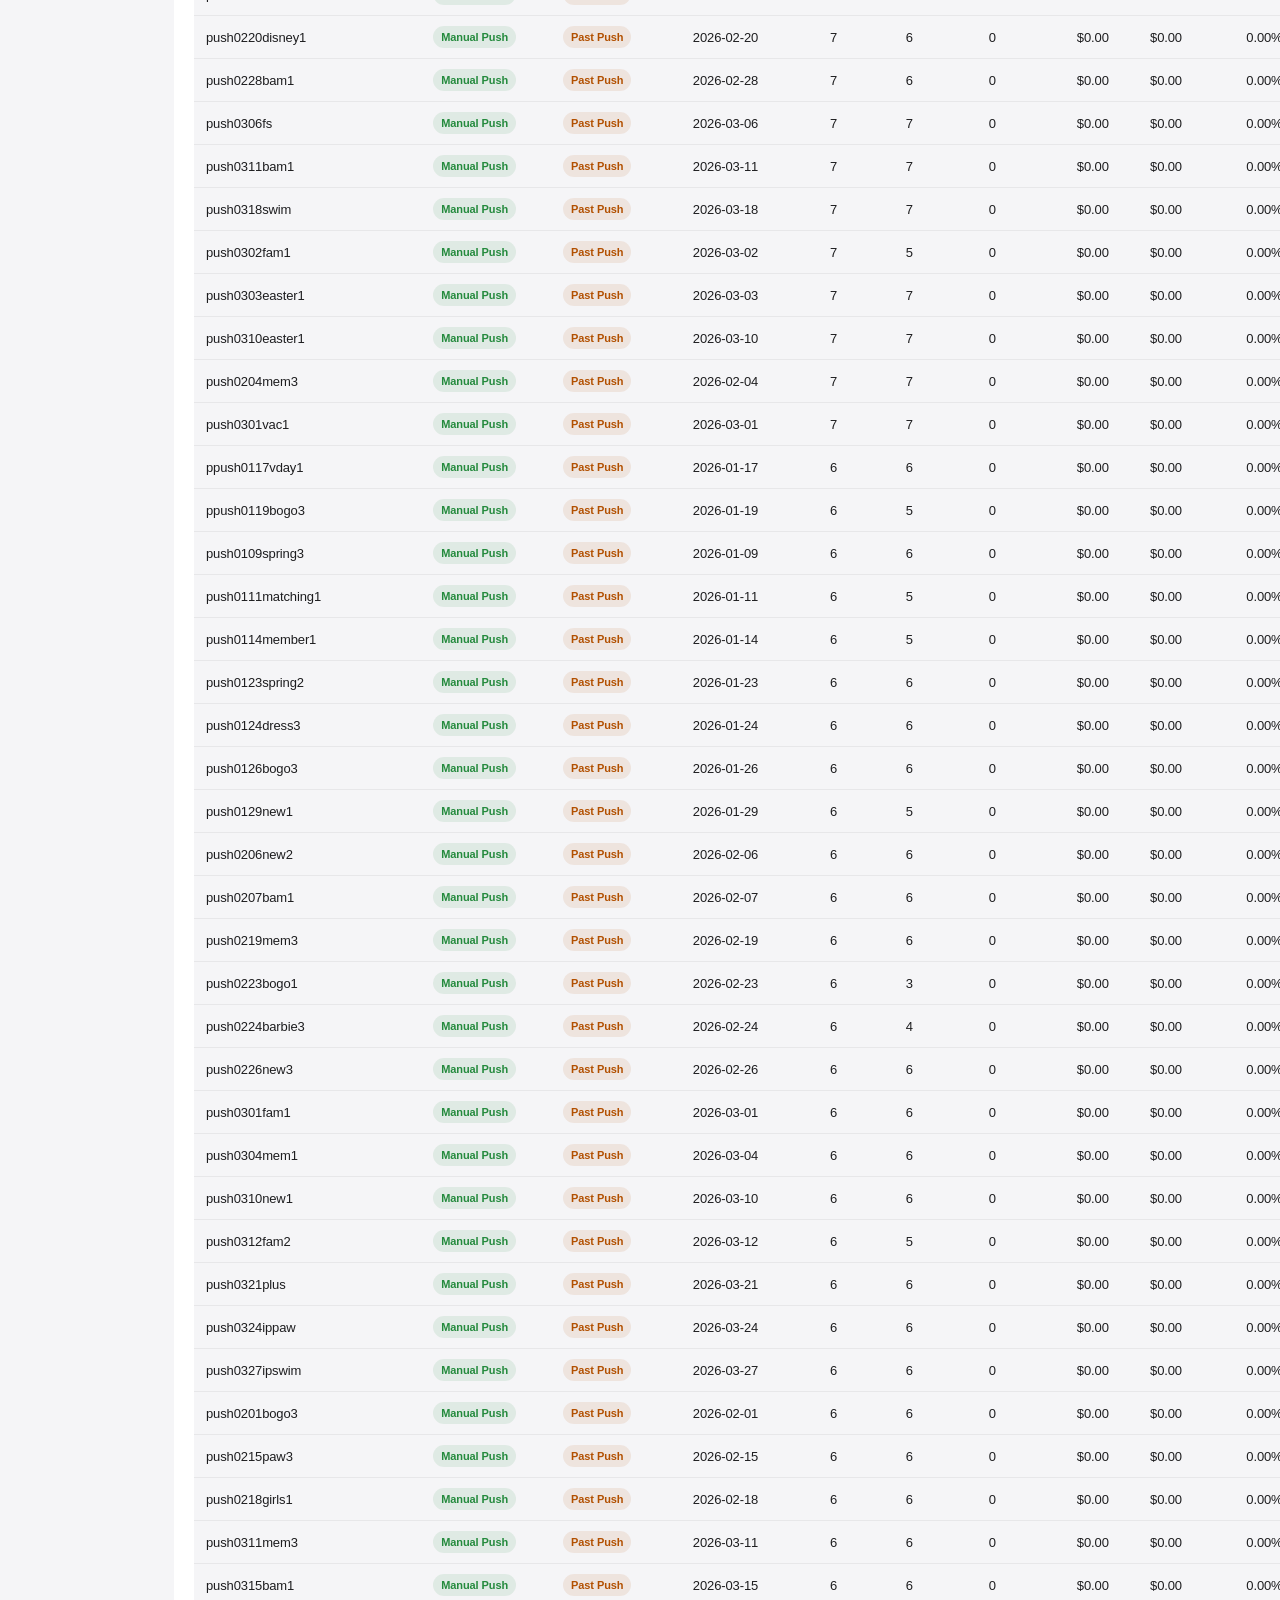
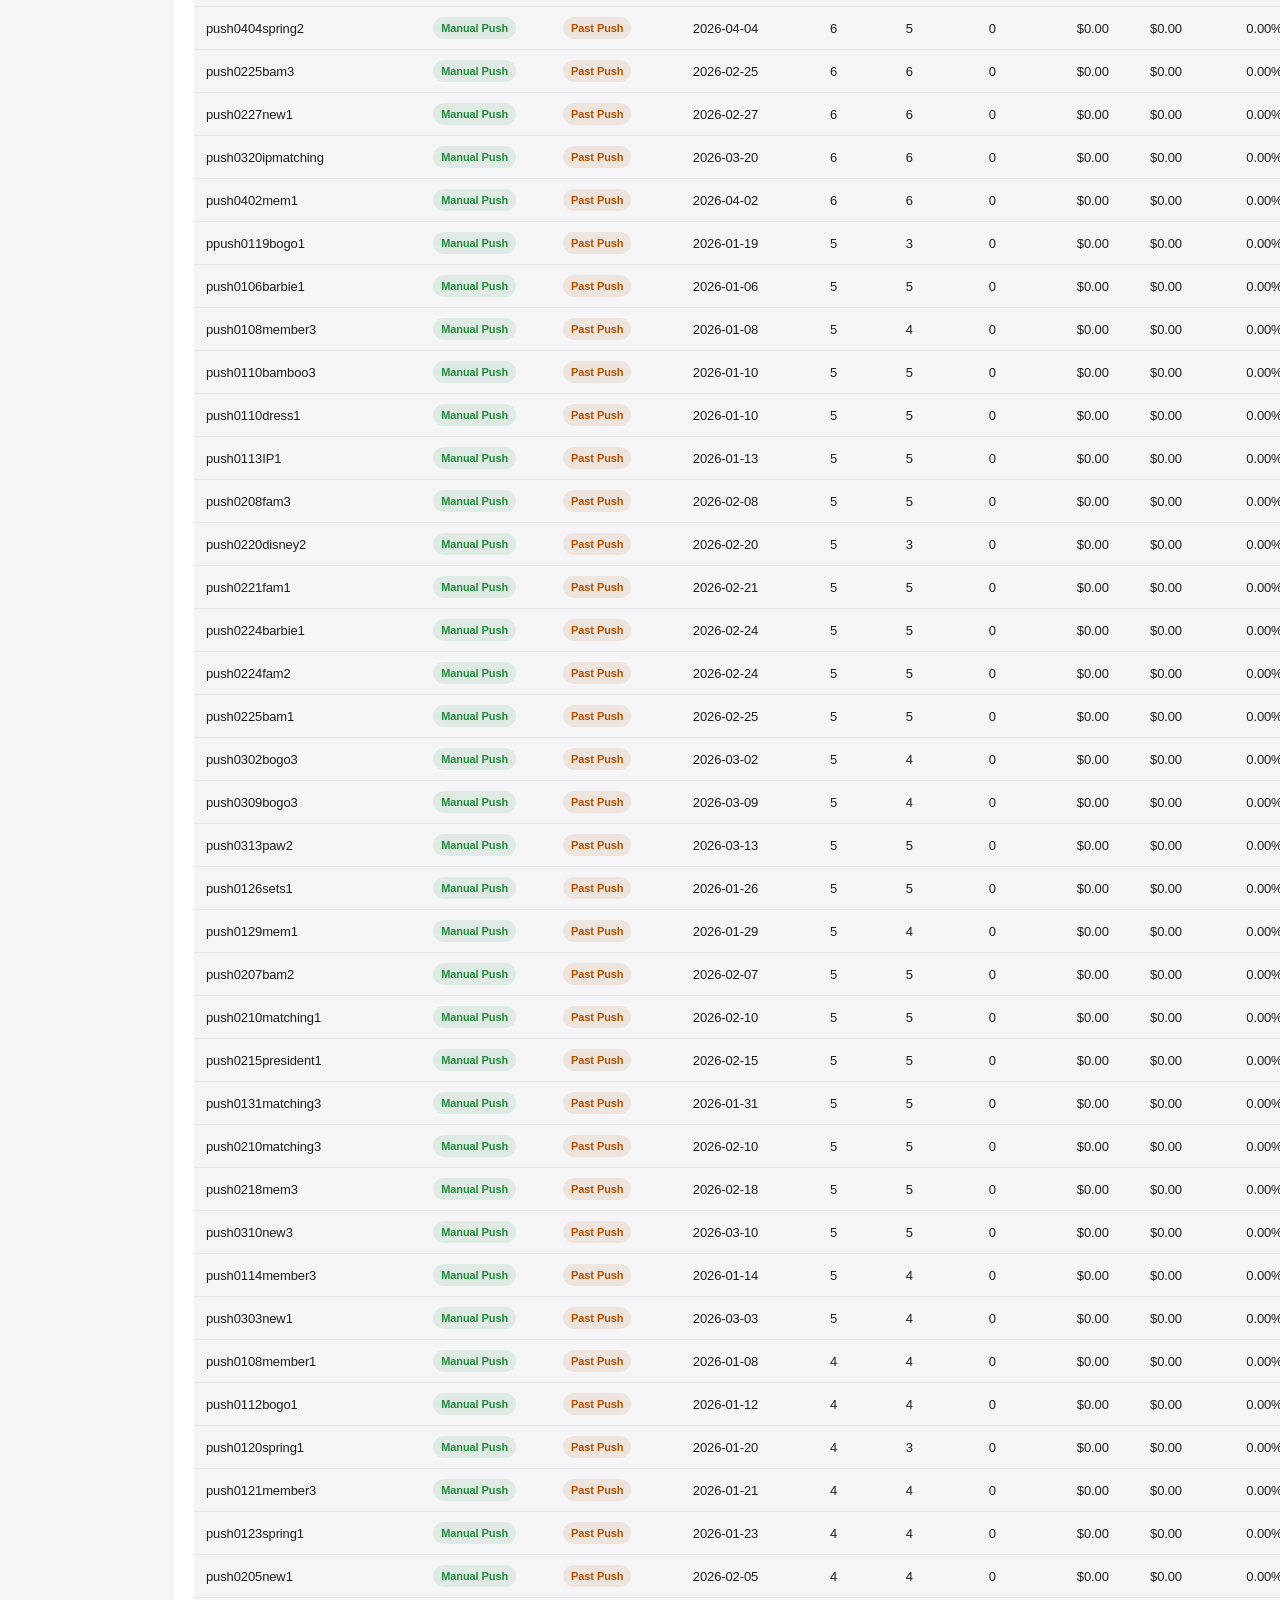
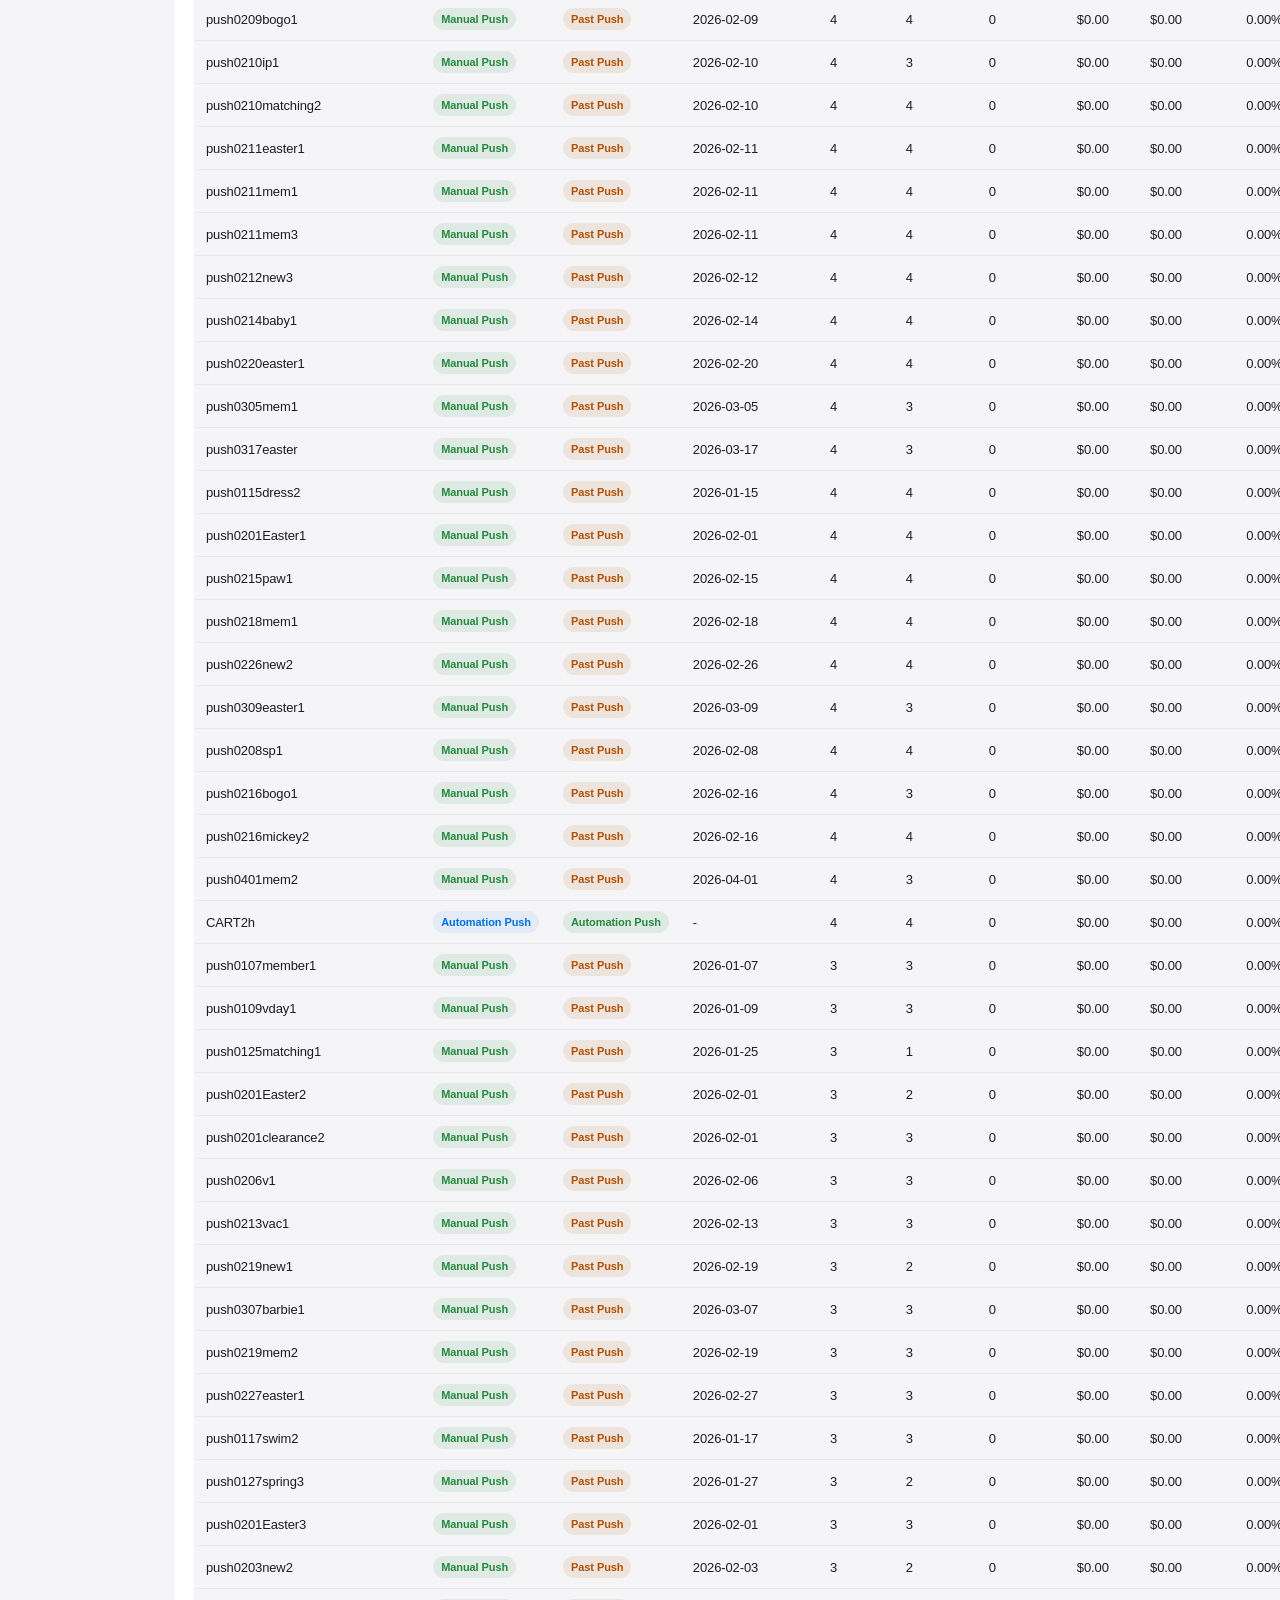
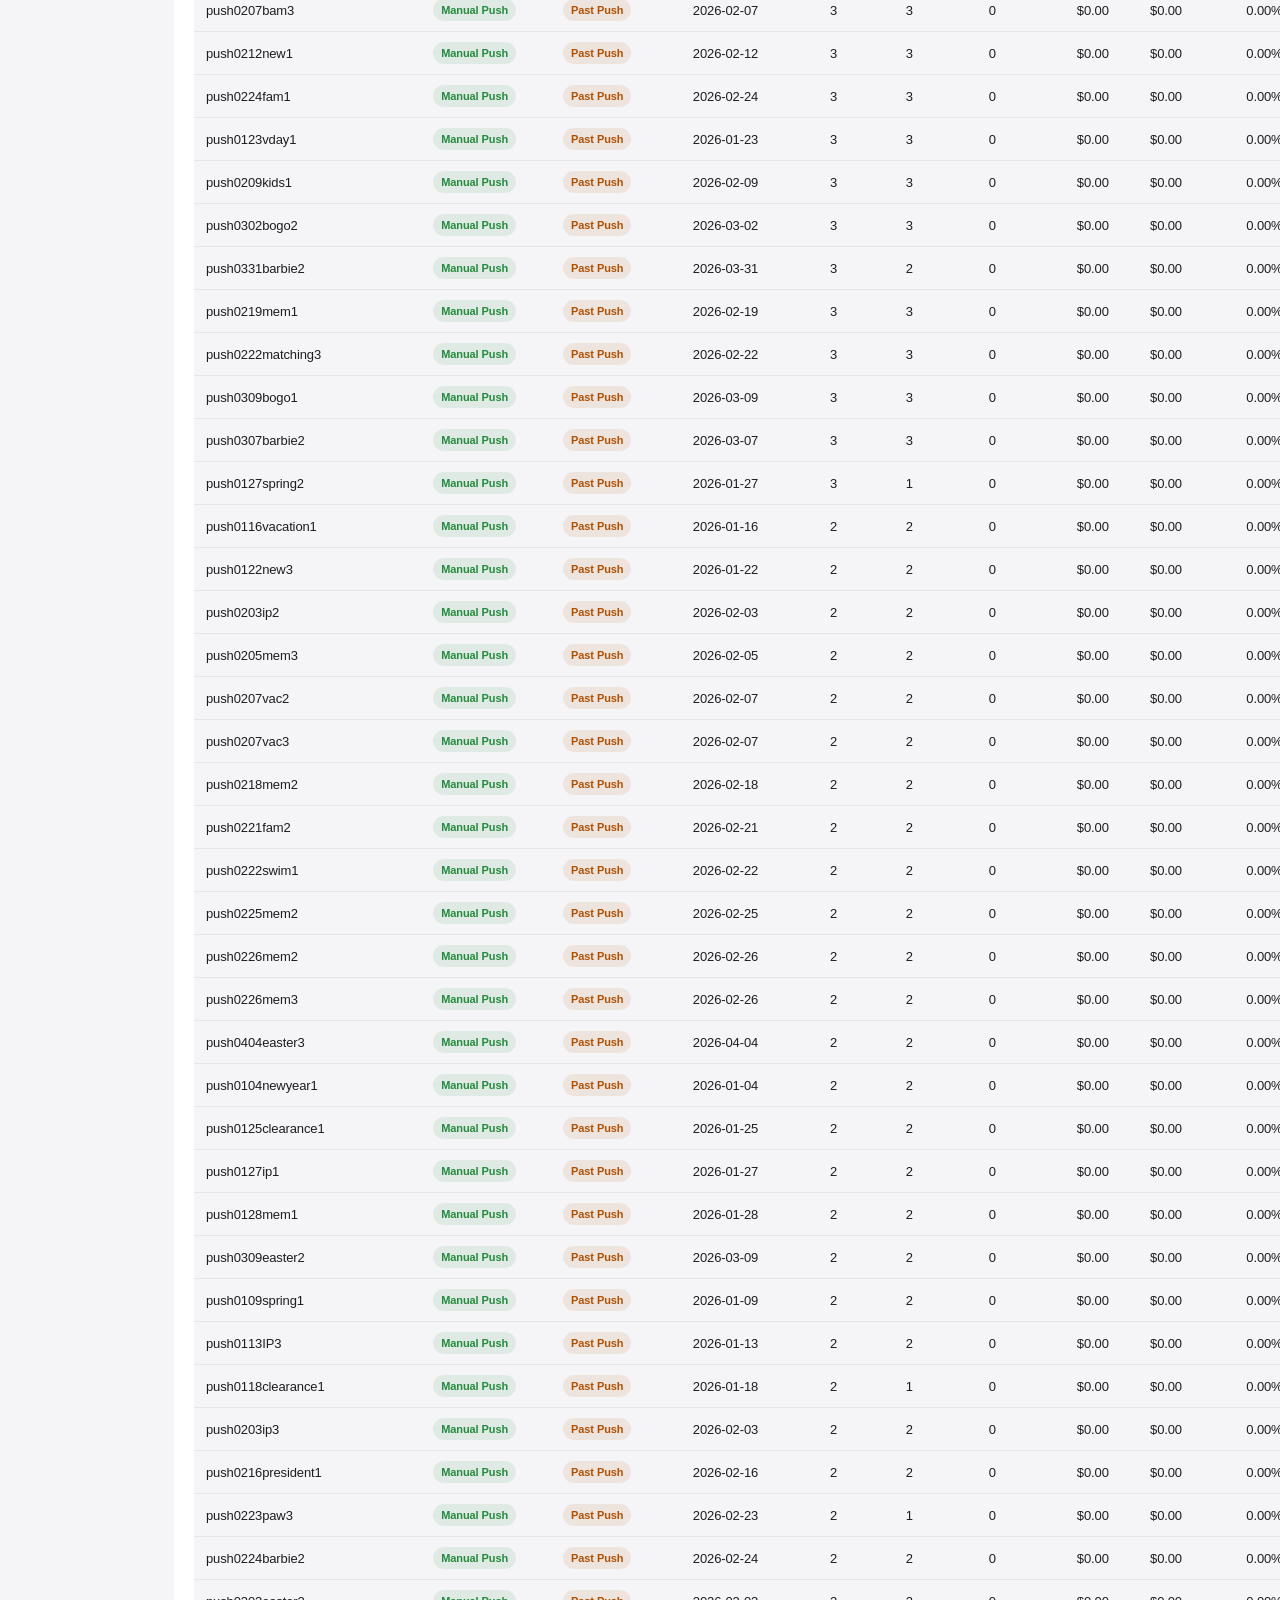
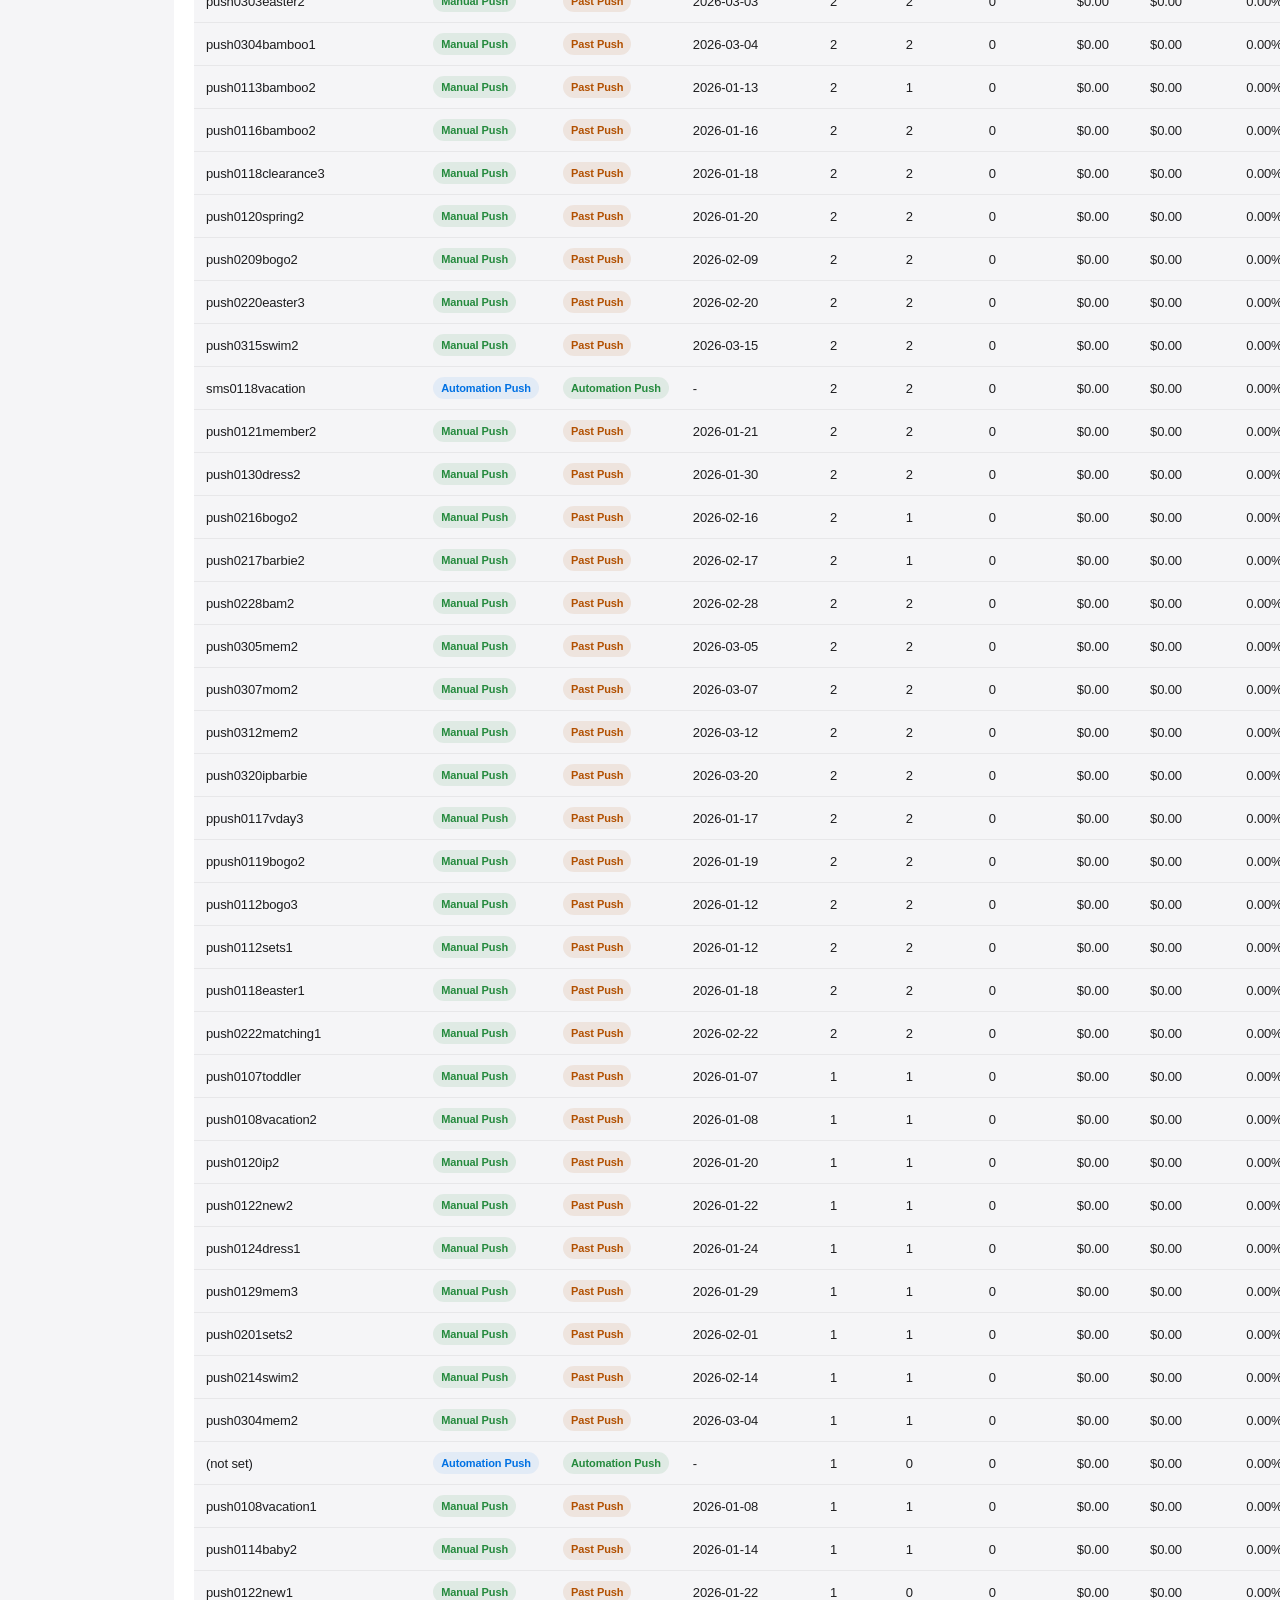
==== commit 1e2a5ee6: "Redesign all dashboards with Apple-inspired design system - Replace warm-beige palette with Apple ne" ====
--- a/app-push/index.html
+++ b/app-push/index.html
@@ -4,9 +4,6 @@
   <meta charset="UTF-8" />
   <meta name="viewport" content="width=device-width, initial-scale=1.0" />
   <title>APP Push Dashboard</title>
-  <link rel="preconnect" href="https://fonts.googleapis.com" />
-  <link rel="preconnect" href="https://fonts.gstatic.com" crossorigin />
-  <link href="https://fonts.googleapis.com/css2?family=IBM+Plex+Sans:wght@400;500;600;700&display=swap" rel="stylesheet" />
   <link rel="stylesheet" href="./app-push.css" />
 </head>
 <body>
--- a/app-push/app-push.css
+++ b/app-push/app-push.css
@@ -1,41 +1,46 @@
 .dashboard-nav {
-  max-width: 1440px;
-  margin: 0 auto;
-  padding: 0.625rem 1.5rem;
+  position: sticky;
+  top: 0;
+  z-index: 100;
+  background: rgba(0, 0, 0, 0.8);
+  backdrop-filter: saturate(180%) blur(20px);
+  -webkit-backdrop-filter: saturate(180%) blur(20px);
+  padding: 0 1.5rem;
   display: flex;
   align-items: center;
-  gap: 0.5rem;
-  font-size: 0.8125rem;
+  gap: 0.75rem;
+  height: 48px;
+  font-size: 12px;
 }
 
 .nav-link {
-  color: var(--accent);
+  color: rgba(255, 255, 255, 0.8);
   text-decoration: none;
-  font-weight: 500;
-}
-
-.nav-link:hover { text-decoration: underline; }
-
-.nav-separator { color: var(--sub); }
+  font-weight: 400;
+}
+
+.nav-link:hover { color: #fff; }
+
+.nav-separator { color: rgba(255, 255, 255, 0.32); }
 
 .nav-current {
-  color: var(--ink);
+  color: #fff;
   font-weight: 600;
 }
 
 :root {
-  --bg: #f5f1ea;
-  --card: #fffdf9;
-  --line: #e7ddd0;
-  --ink: #231c16;
-  --sub: #7a6c5f;
-  --accent: #0b5cab;
-  --accent-soft: #e8f0f8;
-  --good: #1f7a4c;
-  --bad: #b84535;
-  --warn: #a77622;
-  --muted: #9b9388;
-  --shadow: 0 12px 36px rgba(35, 28, 22, 0.06);
+  --bg: #f5f5f7;
+  --card: #ffffff;
+  --line: rgba(0, 0, 0, 0.06);
+  --ink: #1d1d1f;
+  --sub: rgba(0, 0, 0, 0.48);
+  --accent: #0071e3;
+  --accent-soft: rgba(0, 113, 227, 0.08);
+  --good: #248a3d;
+  --bad: #d70015;
+  --warn: #b25000;
+  --muted: rgba(0, 0, 0, 0.32);
+  --shadow: none;
 }
 
 * {
@@ -45,12 +50,11 @@
 body {
   margin: 0;
   color: var(--ink);
-  font-family: "IBM Plex Sans", "Avenir Next", "PingFang SC", "Microsoft YaHei", sans-serif;
-  background:
-    radial-gradient(circle at 0% 0%, #fdeedc 0, transparent 30%),
-    radial-gradient(circle at 100% 100%, #eaf4f1 0, transparent 28%),
-    var(--bg);
+  font-family: -apple-system, BlinkMacSystemFont, "SF Pro Display", "SF Pro Text", "Helvetica Neue", Helvetica, Arial, sans-serif;
+  background: var(--bg);
   font-variant-numeric: tabular-nums lining-nums;
+  -webkit-font-smoothing: antialiased;
+  -moz-osx-font-smoothing: grayscale;
 }
 
 button,
@@ -60,51 +64,51 @@
 }
 
 .page-shell {
-  max-width: 1440px;
+  max-width: 980px;
   margin: 0 auto;
-  padding: 24px 16px 44px;
+  padding: 32px 24px 56px;
 }
 
 .dashboard-header {
-  margin-bottom: 14px;
+  margin-bottom: 20px;
 }
 
 .eyebrow,
 .section-kicker {
   margin: 0 0 8px;
   text-transform: uppercase;
-  letter-spacing: 0.16em;
-  font-size: 12px;
-  font-weight: 700;
+  letter-spacing: 0.06em;
+  font-size: 12px;
+  font-weight: 600;
   color: var(--sub);
 }
 
 .page-title {
   margin: 0;
   font-size: 40px;
-  font-weight: 900;
-  line-height: 1.08;
-  letter-spacing: -0.03em;
+  font-weight: 600;
+  line-height: 1.10;
+  letter-spacing: -0.28px;
 }
 
 .page-summary {
   margin: 8px 0 0;
   color: var(--sub);
   font-size: 14px;
-  line-height: 1.5;
+  line-height: 1.43;
+  letter-spacing: -0.224px;
 }
 
 .dashboard {
   display: grid;
-  gap: 14px;
+  gap: 16px;
 }
 
 .section {
   background: var(--card);
-  border: 1px solid var(--line);
-  border-radius: 16px;
-  padding: 14px;
-  box-shadow: var(--shadow);
+  border: none;
+  border-radius: 12px;
+  padding: 20px;
 }
 
 .section-head {
@@ -112,25 +116,28 @@
   justify-content: space-between;
   align-items: flex-start;
   gap: 12px;
-  margin-bottom: 12px;
+  margin-bottom: 16px;
 }
 
 .section-title {
   margin: 0;
-  font-size: 22px;
-  line-height: 1.15;
+  font-size: 21px;
+  font-weight: 600;
+  line-height: 1.19;
+  letter-spacing: 0.231px;
 }
 
 .section-sub {
   margin: 4px 0 0;
   color: var(--sub);
-  font-size: 12px;
-  line-height: 1.45;
+  font-size: 14px;
+  line-height: 1.43;
+  letter-spacing: -0.224px;
 }
 
 .section-body {
   display: grid;
-  gap: 10px;
+  gap: 12px;
 }
 
 .filter-grid {
@@ -153,6 +160,7 @@
   font-size: 12px;
   color: var(--sub);
   font-weight: 600;
+  letter-spacing: -0.12px;
 }
 
 .control input,
@@ -160,17 +168,19 @@
   min-height: 40px;
   width: 100%;
   border: 1px solid var(--line);
-  border-radius: 10px;
+  border-radius: 8px;
   padding: 0 12px;
-  background: #fff;
+  background: var(--card);
   color: var(--ink);
   outline: none;
+  font-size: 14px;
+  letter-spacing: -0.224px;
 }
 
 .control input:focus,
 .control select:focus {
-  border-color: #cbbda9;
-  box-shadow: 0 0 0 3px rgba(167, 118, 34, 0.08);
+  border-color: var(--accent);
+  box-shadow: 0 0 0 3px rgba(0, 113, 227, 0.2);
 }
 
 .filter-actions {
@@ -184,25 +194,29 @@
   align-items: center;
   justify-content: center;
   min-height: 40px;
-  padding: 0 14px;
-  border-radius: 10px;
-  border: 1px solid var(--line);
+  padding: 0 16px;
+  border-radius: 8px;
+  border: none;
   cursor: pointer;
-  font-weight: 700;
+  font-weight: 400;
+  font-size: 14px;
+  letter-spacing: -0.224px;
   white-space: nowrap;
-  background: #fff;
-  color: var(--ink);
+  background: var(--accent);
+  color: #fff;
+  transition: opacity 0.15s;
 }
 
 .secondary-button:hover {
-  background: #f8f3ed;
+  opacity: 0.85;
 }
 
 .section-note {
   margin: 0;
   font-size: 12px;
   color: var(--sub);
-  line-height: 1.5;
+  line-height: 1.33;
+  letter-spacing: -0.12px;
 }
 
 .overview-grid {
@@ -212,10 +226,10 @@
 }
 
 .metric-card {
-  border: 1px solid var(--line);
-  background: #fff;
+  border: none;
+  background: var(--bg);
   border-radius: 12px;
-  padding: 10px;
+  padding: 14px;
   min-height: 96px;
   display: flex;
   flex-direction: column;
@@ -226,31 +240,34 @@
   margin: 0;
   font-size: 12px;
   color: var(--sub);
-  line-height: 1.25;
+  line-height: 1.33;
+  letter-spacing: -0.12px;
 }
 
 .metric-value {
   margin: 8px 0 6px;
-  font-size: 24px;
-  font-weight: 900;
-  line-height: 1.05;
-  letter-spacing: -0.02em;
+  font-size: 28px;
+  font-weight: 600;
+  line-height: 1.14;
+  letter-spacing: -0.28px;
 }
 
 .metric-compare {
   margin: 0 0 8px;
-  font-size: 13px;
-  color: var(--sub);
-  line-height: 1.3;
+  font-size: 12px;
+  color: var(--sub);
+  line-height: 1.33;
+  letter-spacing: -0.12px;
 }
 
 .metric-wow {
   display: inline-flex;
   align-items: center;
-  gap: 5px;
-  font-size: 13px;
-  font-weight: 700;
+  gap: 4px;
+  font-size: 14px;
+  font-weight: 600;
   line-height: 1;
+  letter-spacing: -0.224px;
 }
 
 .metric-wow-arrow {
@@ -258,47 +275,44 @@
   line-height: 1;
 }
 
-.wow-good {
-  color: var(--good);
-}
-
-.wow-bad {
-  color: var(--bad);
-}
-
-.wow-neutral {
-  color: var(--muted);
-}
+.wow-good { color: var(--good); }
+.wow-bad  { color: var(--bad); }
+.wow-neutral { color: var(--muted); }
 
 .table-wrap {
   overflow: auto;
-  border: 1px solid var(--line);
+  border: none;
   border-radius: 12px;
-  background: #fff;
+  background: var(--bg);
 }
 
 table {
   width: 100%;
   border-collapse: collapse;
   min-width: 1100px;
-  font-size: 12px;
+  font-size: 13px;
+  letter-spacing: -0.12px;
 }
 
 th,
 td {
-  padding: 9px 10px;
-  border-bottom: 1px solid #efe6da;
+  padding: 10px 12px;
+  border-bottom: 1px solid var(--line);
   vertical-align: middle;
   white-space: nowrap;
 }
 
 th {
-  background: #faf5ed;
+  background: transparent;
   text-align: left;
+  font-weight: 600;
+  font-size: 12px;
+  color: var(--sub);
+  letter-spacing: -0.12px;
 }
 
 tbody tr:hover {
-  background: #fcf8f2;
+  background: rgba(0, 113, 227, 0.04);
 }
 
 .empty-cell,
@@ -308,7 +322,8 @@
   place-items: center;
   min-height: 110px;
   color: var(--sub);
-  font-size: 13px;
+  font-size: 14px;
+  letter-spacing: -0.224px;
 }
 
 .chart-grid {
@@ -329,15 +344,17 @@
 }
 
 .chart-card {
-  border: 1px solid var(--line);
+  border: none;
   border-radius: 12px;
-  background: #fff;
-  padding: 12px;
+  background: var(--bg);
+  padding: 16px;
 }
 
 .chart-card h3 {
   margin: 0;
-  font-size: 15px;
+  font-size: 17px;
+  font-weight: 600;
+  letter-spacing: -0.374px;
 }
 
 .chart-caption,
@@ -345,6 +362,7 @@
   margin: 4px 0 0;
   font-size: 12px;
   color: var(--sub);
+  letter-spacing: -0.12px;
 }
 
 .bar-chart,
@@ -362,28 +380,30 @@
 
 .bar-label {
   font-size: 12px;
-  font-weight: 500;
+  font-weight: 600;
   overflow: hidden;
   text-overflow: ellipsis;
+  letter-spacing: -0.12px;
 }
 
 .bar-track {
   width: 100%;
-  height: 10px;
+  height: 6px;
   border-radius: 999px;
-  background: #ede4d8;
+  background: rgba(0, 0, 0, 0.06);
   overflow: hidden;
 }
 
 .bar-fill {
   height: 100%;
   border-radius: 999px;
-  background: linear-gradient(90deg, #c79d63 0%, #a77622 100%);
+  background: var(--accent);
 }
 
 .bar-value {
   font-size: 12px;
-  font-weight: 700;
+  font-weight: 600;
+  letter-spacing: -0.12px;
 }
 
 .line-svg {
@@ -394,23 +414,23 @@
 
 .axis-label,
 .tick-label {
-  font-size: 12px;
-  fill: var(--sub);
+  font-size: 11px;
+  fill: rgba(0, 0, 0, 0.48);
 }
 
 .grid-line {
-  stroke: #e7ddd0;
+  stroke: rgba(0, 0, 0, 0.06);
   stroke-width: 1;
 }
 
 .line-path {
   fill: none;
-  stroke: #a77622;
-  stroke-width: 3;
+  stroke: var(--accent);
+  stroke-width: 2.5;
 }
 
 .line-dot {
-  fill: #a77622;
+  fill: var(--accent);
 }
 
 .line-value {
@@ -419,10 +439,10 @@
 }
 
 .note-box {
-  border: 1px solid var(--line);
+  border: none;
   border-radius: 12px;
-  background: #fff;
-  padding: 10px 12px;
+  background: var(--bg);
+  padding: 14px 16px;
 }
 
 .note-box ul {
@@ -432,8 +452,9 @@
 
 .note-box li {
   margin: 4px 0;
-  font-size: 13px;
-  line-height: 1.5;
+  font-size: 14px;
+  line-height: 1.43;
+  letter-spacing: -0.224px;
   color: var(--ink);
 }
 
@@ -441,31 +462,28 @@
   display: inline-flex;
   align-items: center;
   justify-content: center;
-  min-height: 24px;
+  min-height: 22px;
   padding: 0 8px;
-  border-radius: 999px;
+  border-radius: 980px;
   font-size: 11px;
-  font-weight: 700;
-  border: 1px solid var(--line);
-  background: #fff;
+  font-weight: 600;
+  border: none;
+  letter-spacing: -0.08px;
 }
 
 .push-current {
   color: var(--good);
-  background: #eef8f2;
-  border-color: #cfe8d8;
+  background: rgba(36, 138, 61, 0.1);
 }
 
 .push-previous {
   color: var(--warn);
-  background: #fbf4e8;
-  border-color: #ead7b5;
+  background: rgba(178, 80, 0, 0.1);
 }
 
 .push-invalid {
   color: var(--bad);
-  background: #fdeeee;
-  border-color: #f1cfcf;
+  background: rgba(215, 0, 21, 0.1);
 }
 
 .push-overview-grid {
@@ -477,21 +495,23 @@
 }
 
 .automation-detail-title {
-  font-size: 0.9375rem;
+  font-size: 17px;
   font-weight: 600;
   margin-bottom: 0.5rem;
   color: var(--ink);
+  letter-spacing: -0.374px;
 }
 
 .automation-table {
   width: 100%;
   border-collapse: collapse;
-  font-size: 0.8125rem;
+  font-size: 13px;
+  letter-spacing: -0.12px;
 }
 
 .automation-table th,
 .automation-table td {
-  padding: 6px 10px;
+  padding: 8px 10px;
   border-bottom: 1px solid var(--line);
   text-align: right;
   white-space: nowrap;
@@ -504,15 +524,15 @@
 
 .automation-table th {
   font-weight: 600;
-  font-size: 0.75rem;
+  font-size: 11px;
   color: var(--sub);
   text-transform: uppercase;
   letter-spacing: 0.03em;
 }
 
-.automation-table .wow-good { color: var(--good); font-weight: 500; }
-.automation-table .wow-bad  { color: var(--bad); font-weight: 500; }
-.automation-table .wow-neutral { color: var(--sub); }
+.automation-table .wow-good { color: var(--good); font-weight: 600; }
+.automation-table .wow-bad  { color: var(--bad); font-weight: 600; }
+.automation-table .wow-neutral { color: var(--muted); }
 
 .section-control-row {
   display: grid;
@@ -539,11 +559,12 @@
 
 @media (max-width: 720px) {
   .page-shell {
-    padding: 18px 12px 32px;
+    padding: 20px 16px 40px;
   }
 
   .page-title {
-    font-size: 30px;
+    font-size: 28px;
+    letter-spacing: 0.196px;
   }
 
   .filter-grid,
@@ -556,12 +577,12 @@
   }
 
   .section {
-    padding: 12px;
-    border-radius: 14px;
+    padding: 16px;
+    border-radius: 12px;
   }
 
   .metric-value {
-    font-size: 22px;
+    font-size: 21px;
   }
 
   .secondary-button {
@@ -577,7 +598,6 @@
   font-size: 11px;
 }
 
-
 .four-up-controls {
   grid-template-columns: repeat(4, minmax(180px, 1fr));
 }
@@ -588,39 +608,33 @@
 
 .pill-category-manual {
   color: var(--good);
-  background: #eef8f2;
-  border-color: #cfe8d8;
+  background: rgba(36, 138, 61, 0.1);
 }
 
 .pill-category-automation {
-  color: var(--warn);
-  background: #fbf4e8;
-  border-color: #ead7b5;
+  color: var(--accent);
+  background: rgba(0, 113, 227, 0.08);
 }
 
 .pill-bucket-current {
-  color: #0b5cab;
-  background: #e8f0f8;
-  border-color: #c8daef;
+  color: var(--accent);
+  background: rgba(0, 113, 227, 0.08);
 }
 
 .pill-bucket-past {
   color: var(--warn);
-  background: #fbf4e8;
-  border-color: #ead7b5;
+  background: rgba(178, 80, 0, 0.1);
 }
 
 .pill-bucket-automation {
   color: var(--good);
-  background: #eef8f2;
-  border-color: #cfe8d8;
+  background: rgba(36, 138, 61, 0.1);
 }
 
 .pill-bucket-future,
 .pill-bucket-invalid {
   color: var(--bad);
-  background: #fdeeee;
-  border-color: #f1cfcf;
+  background: rgba(215, 0, 21, 0.1);
 }
 
 @media (min-width: 1280px) {
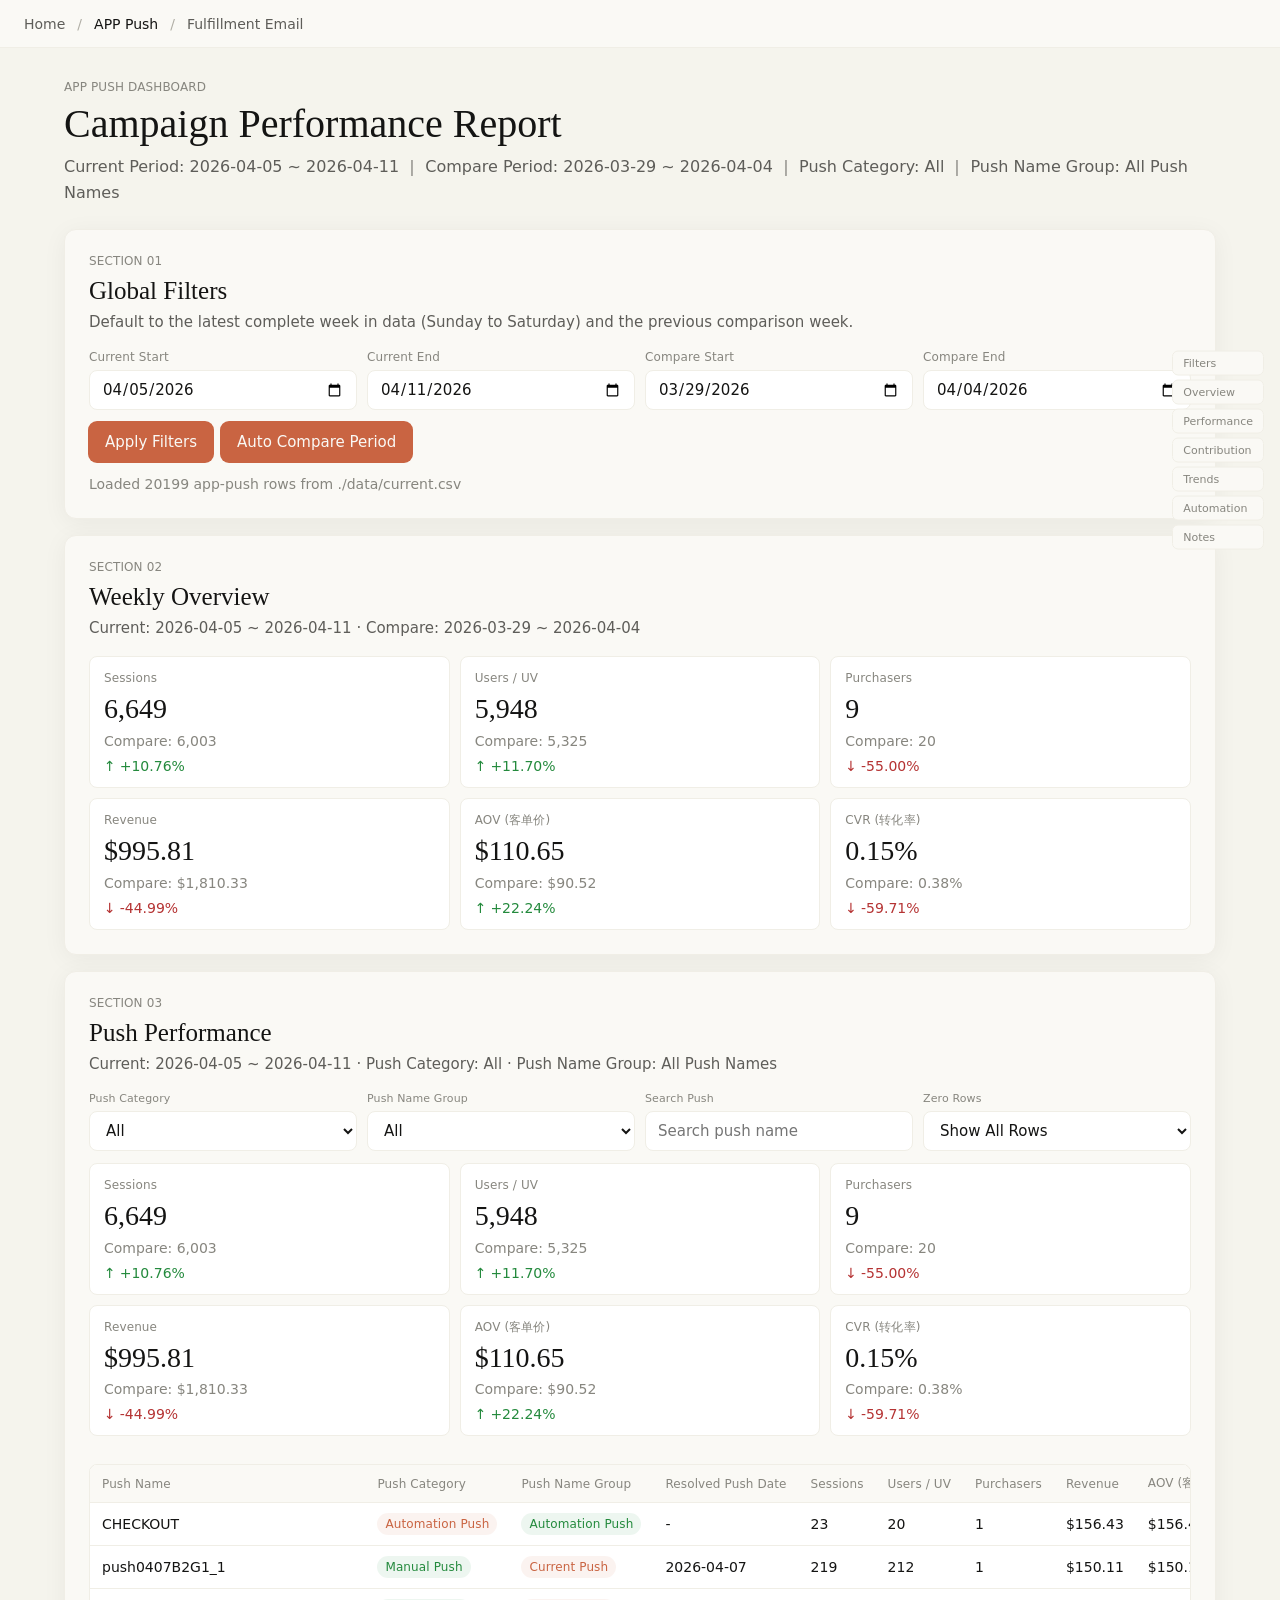
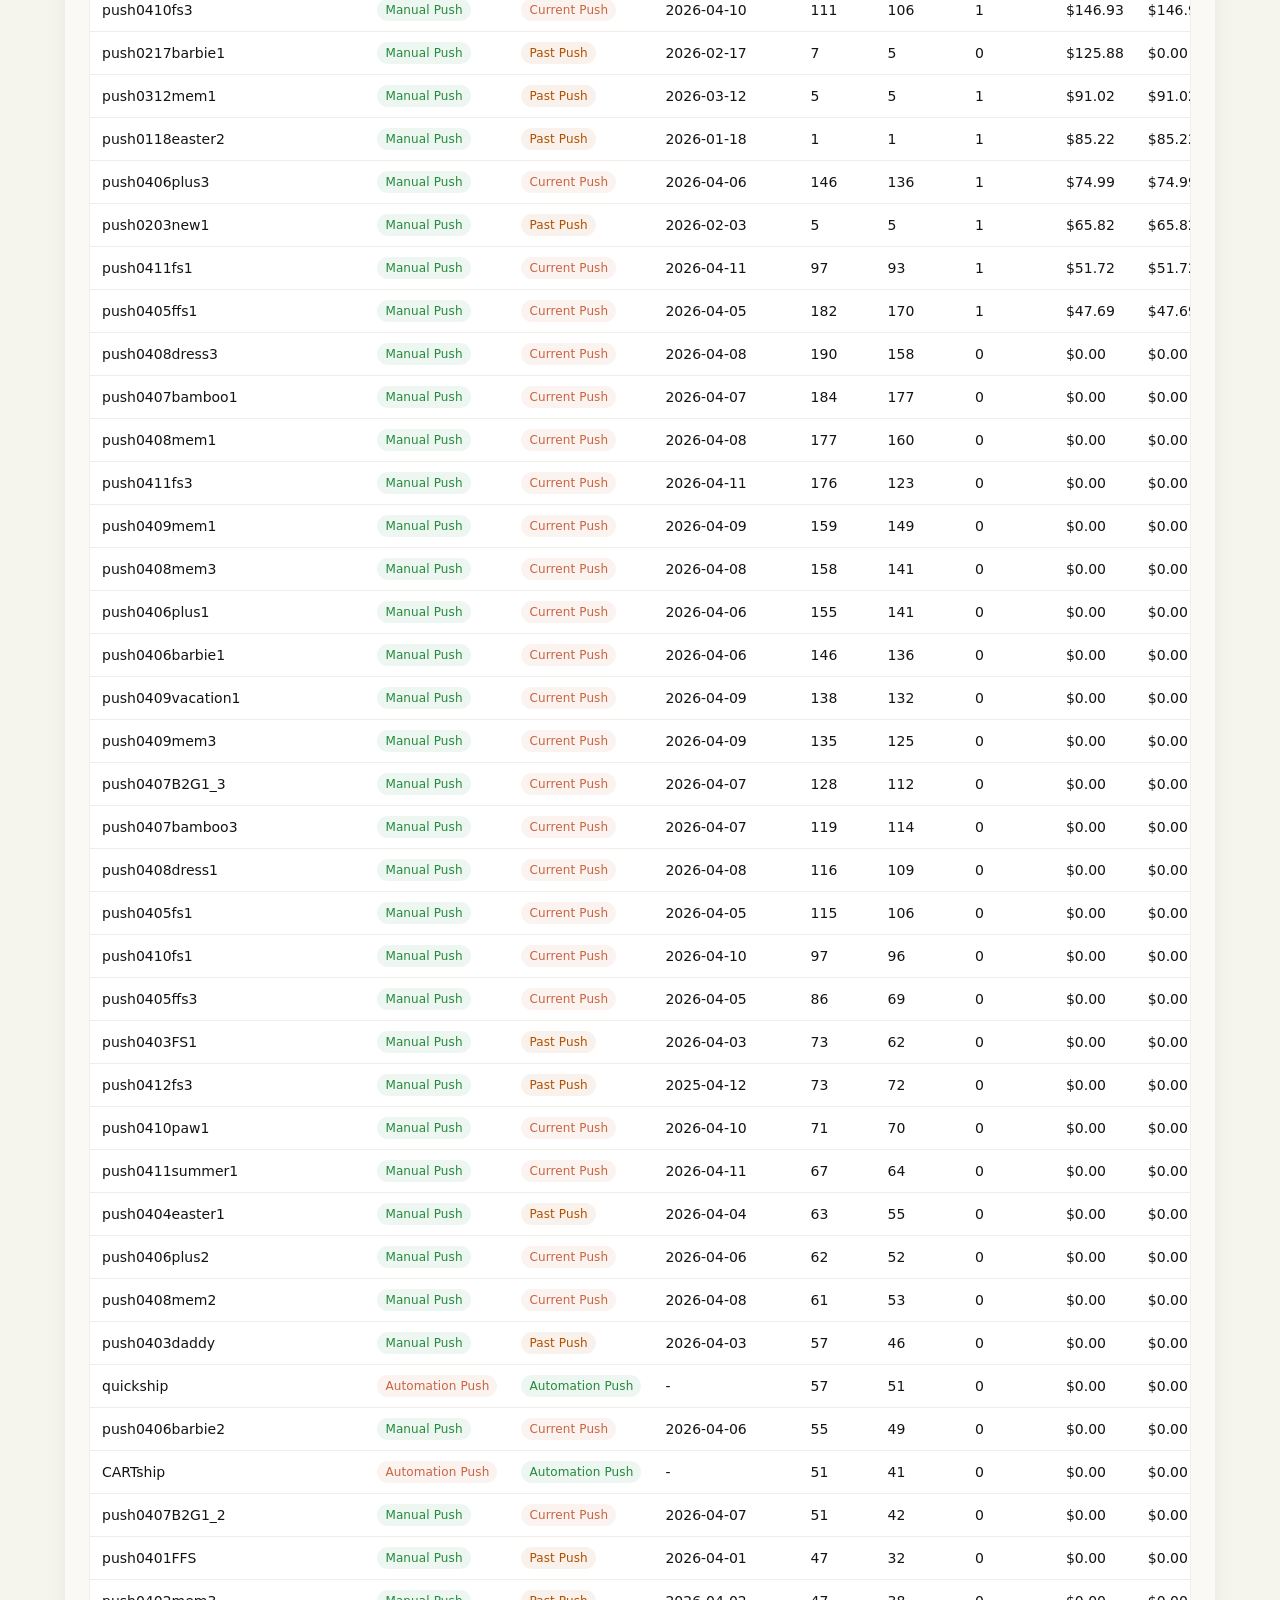
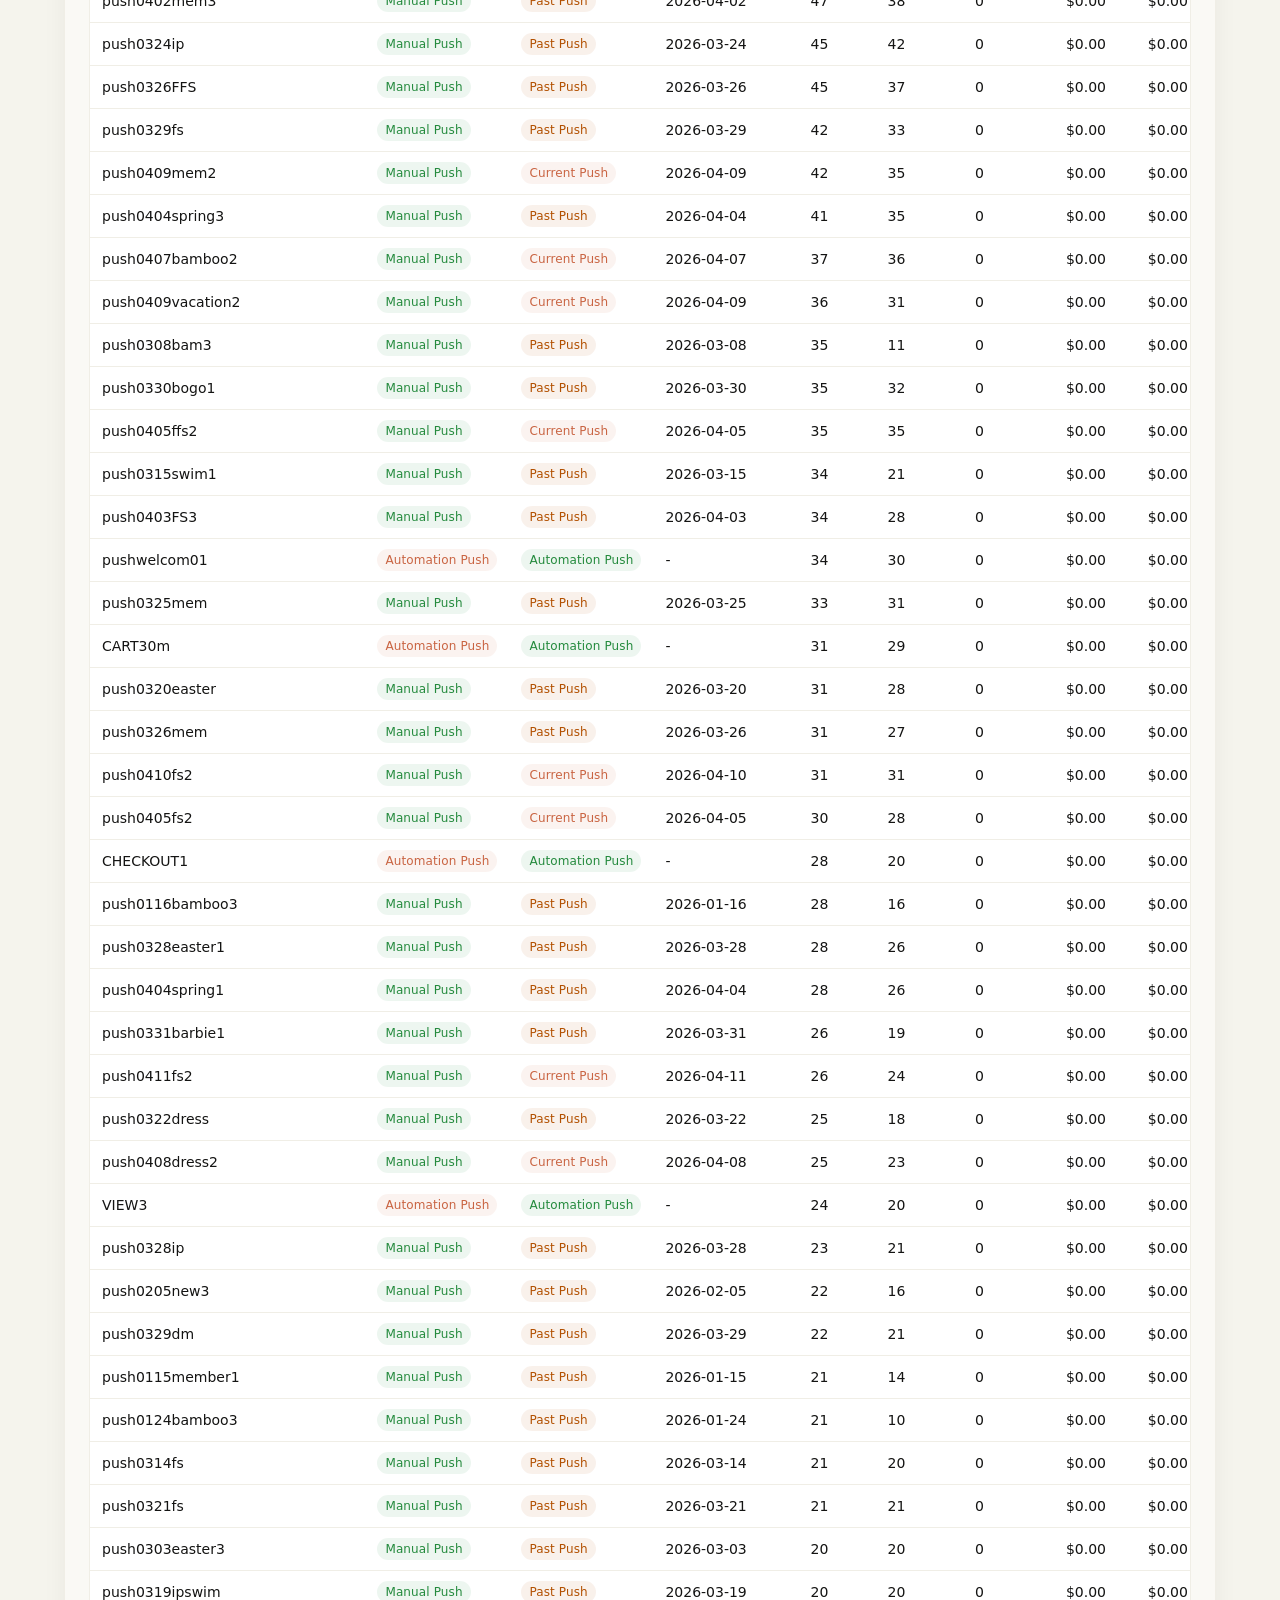
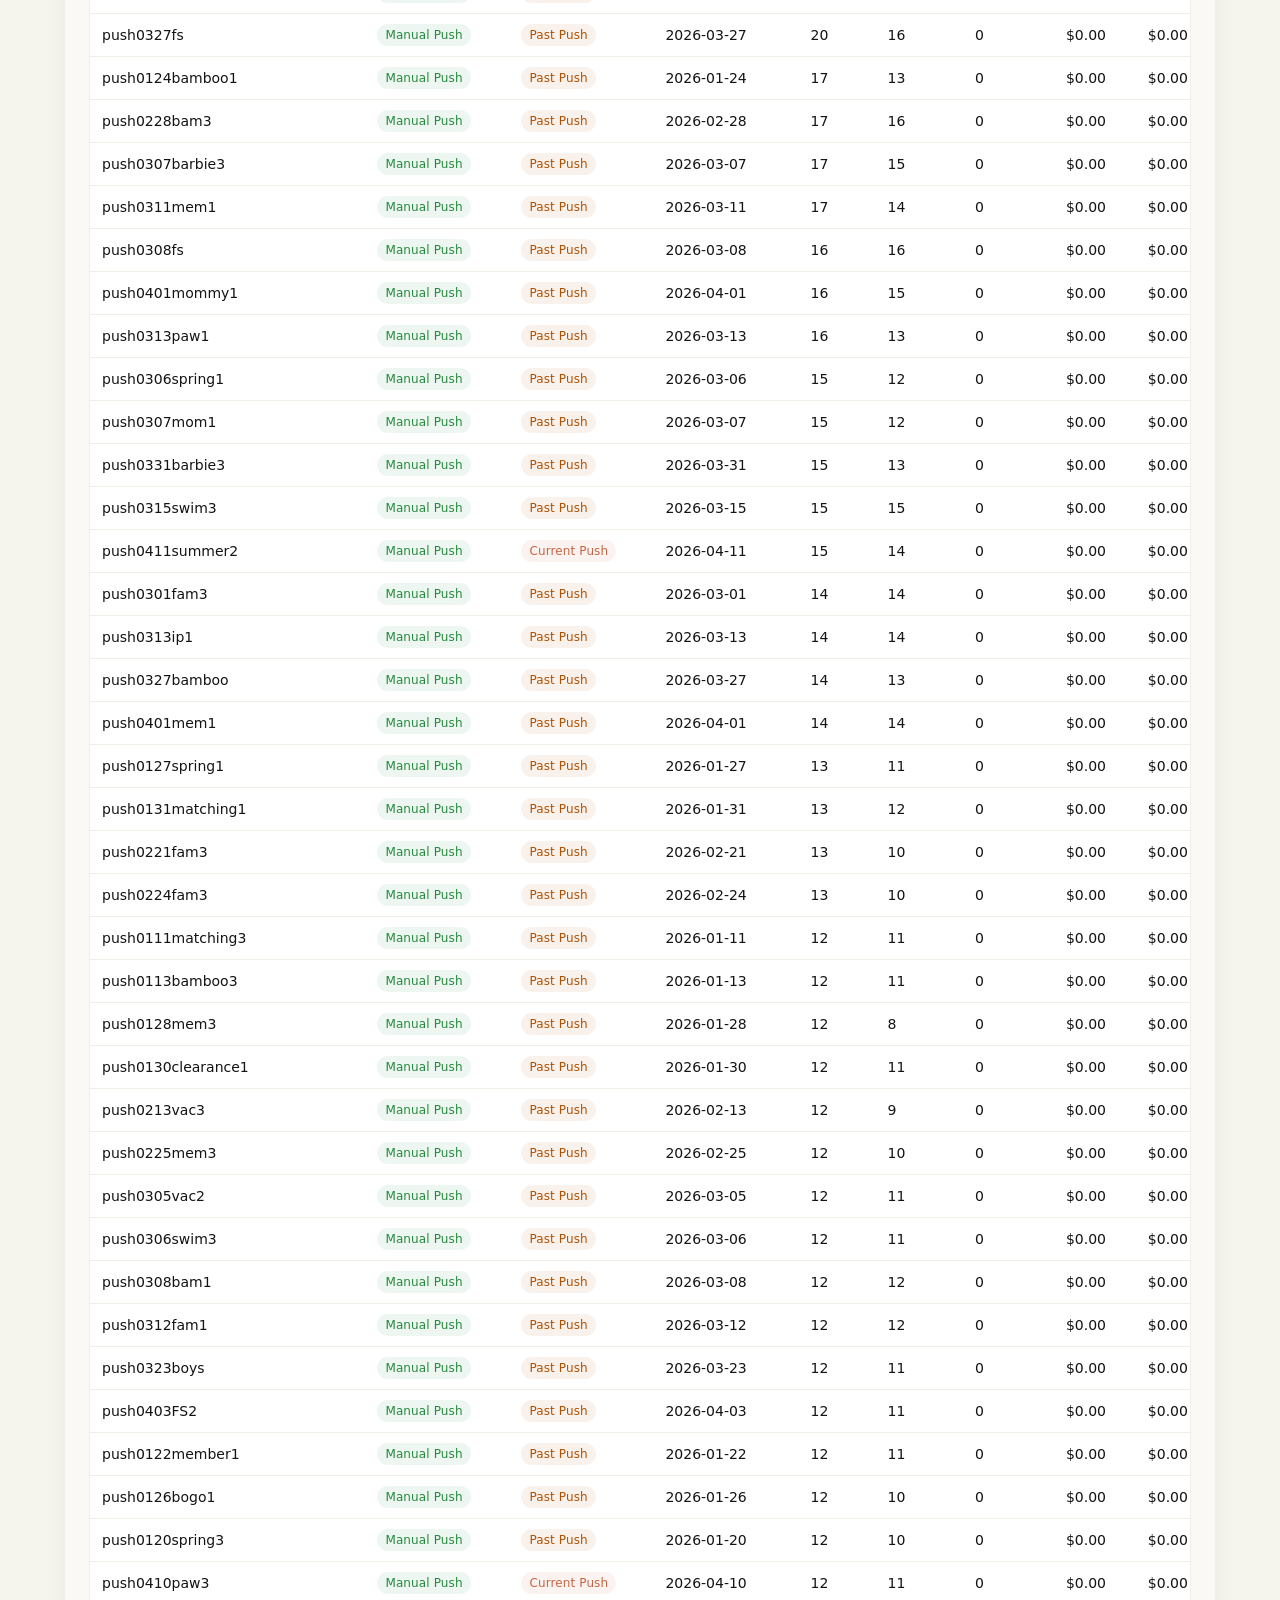
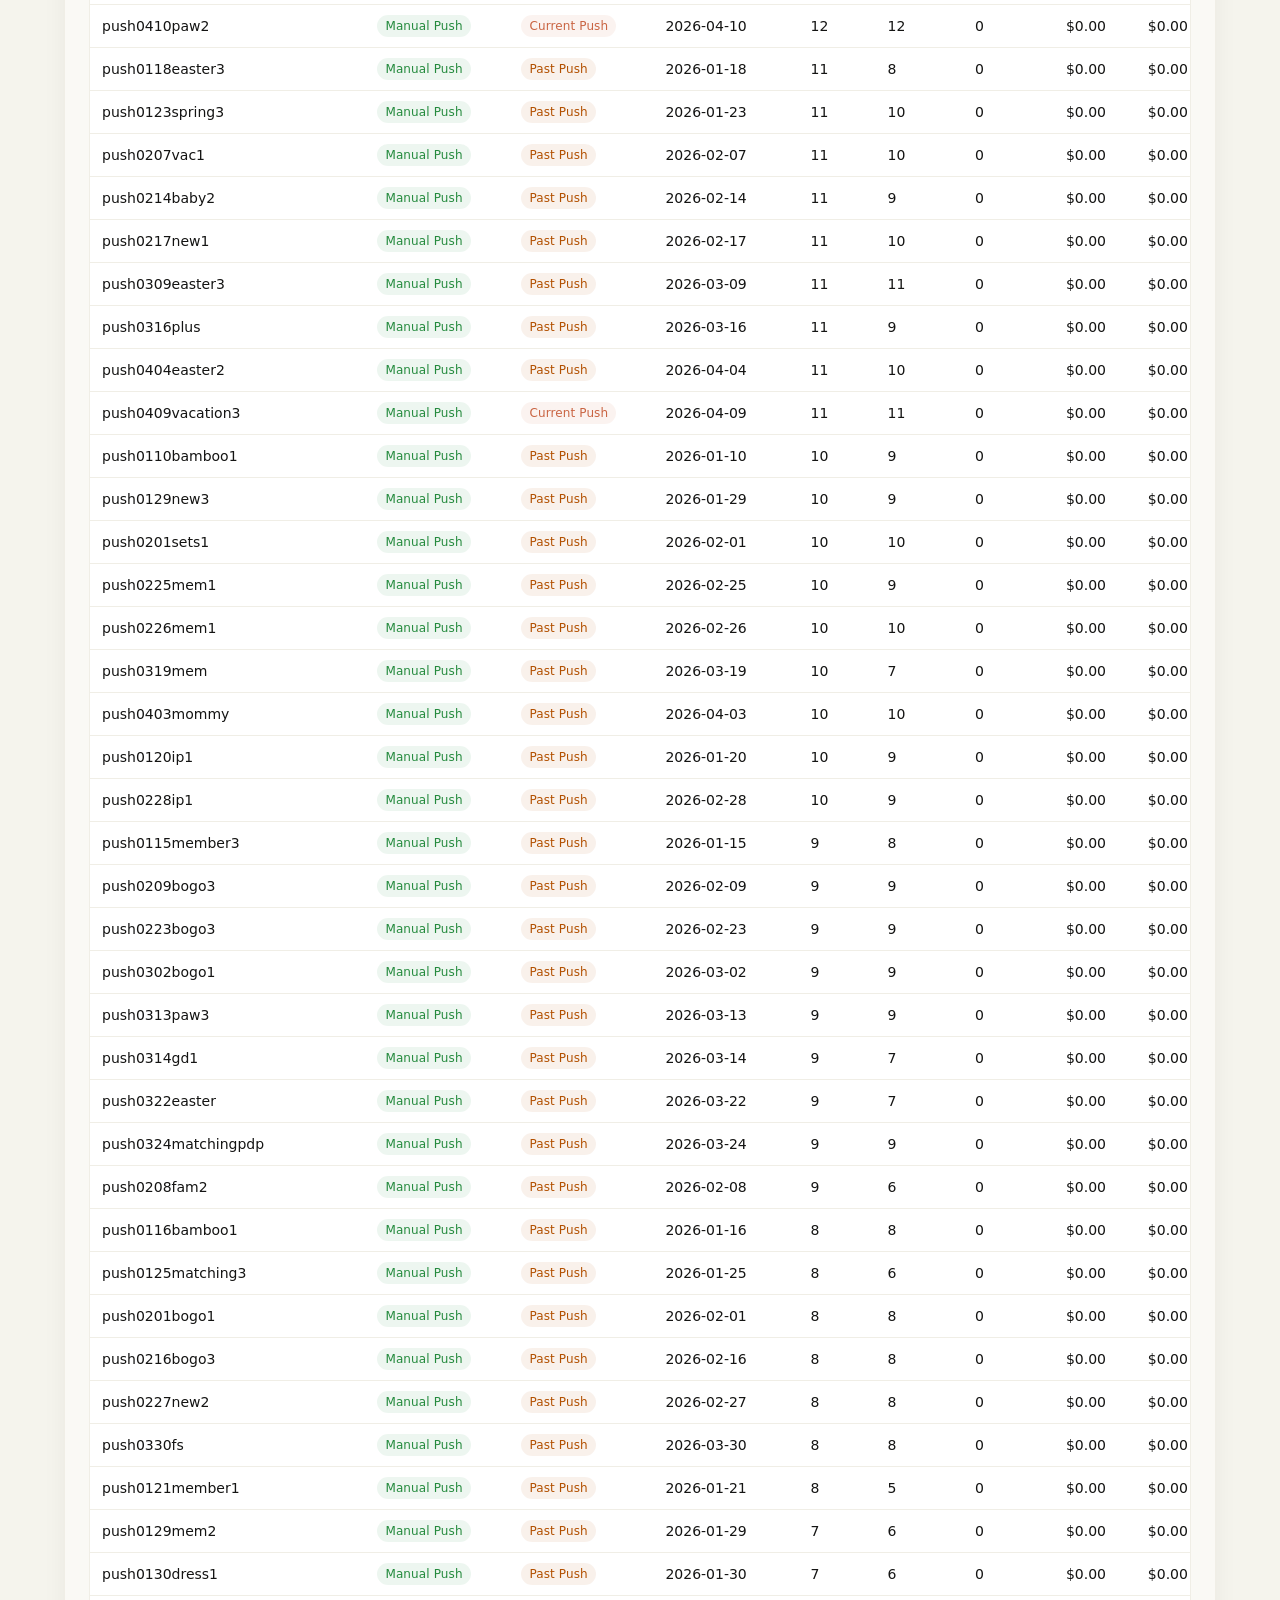
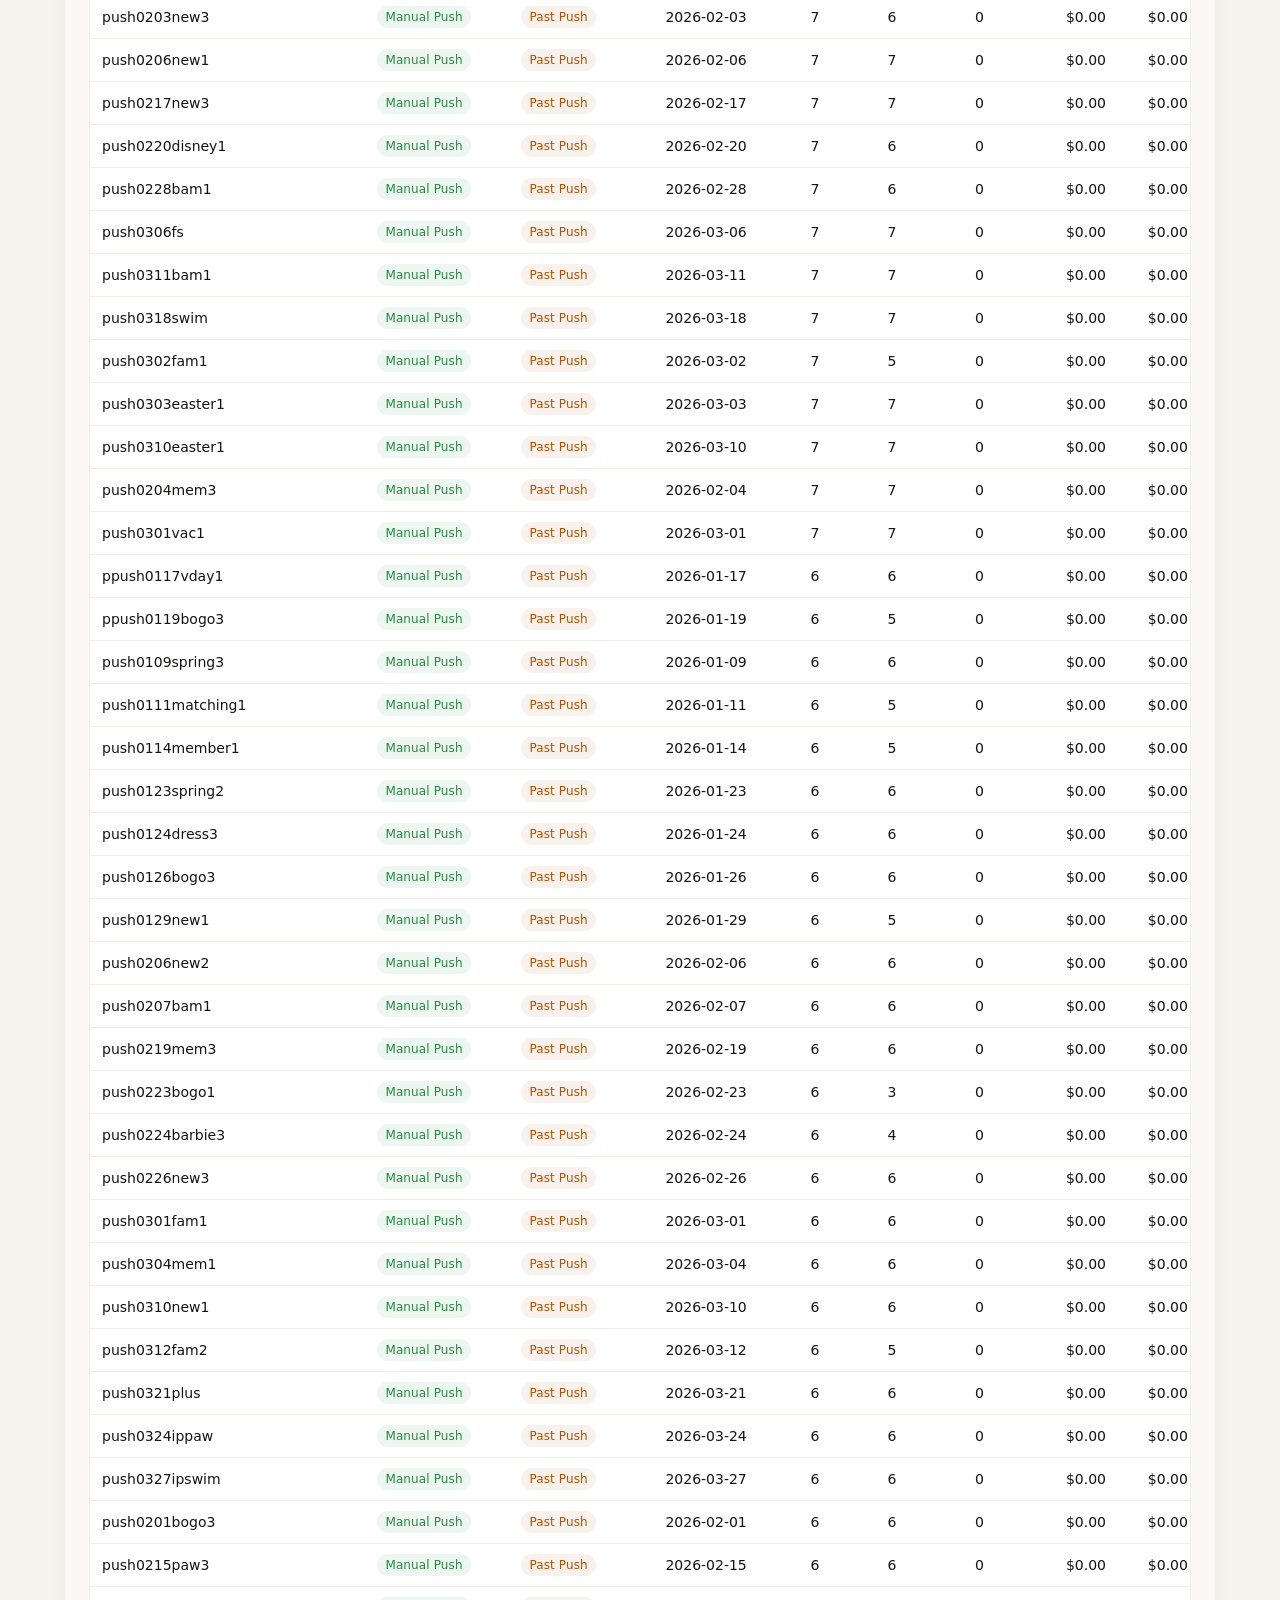
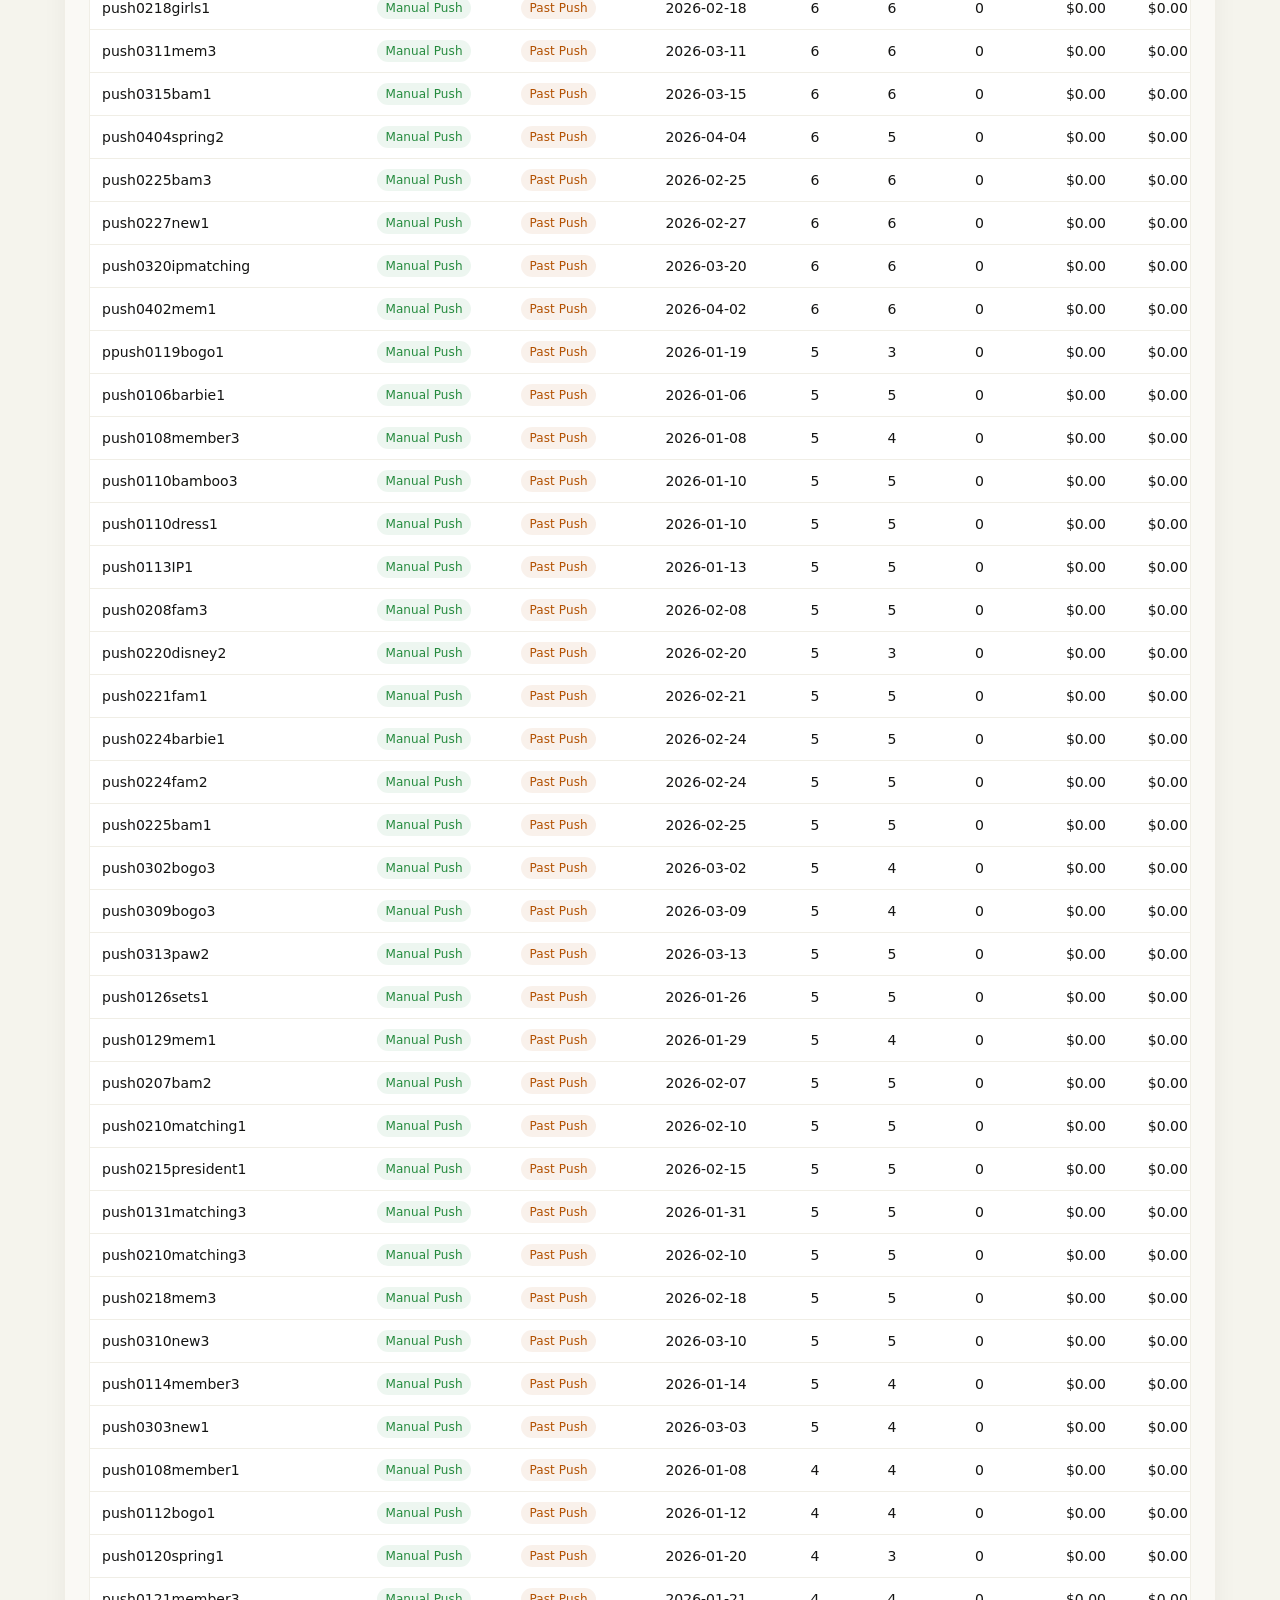
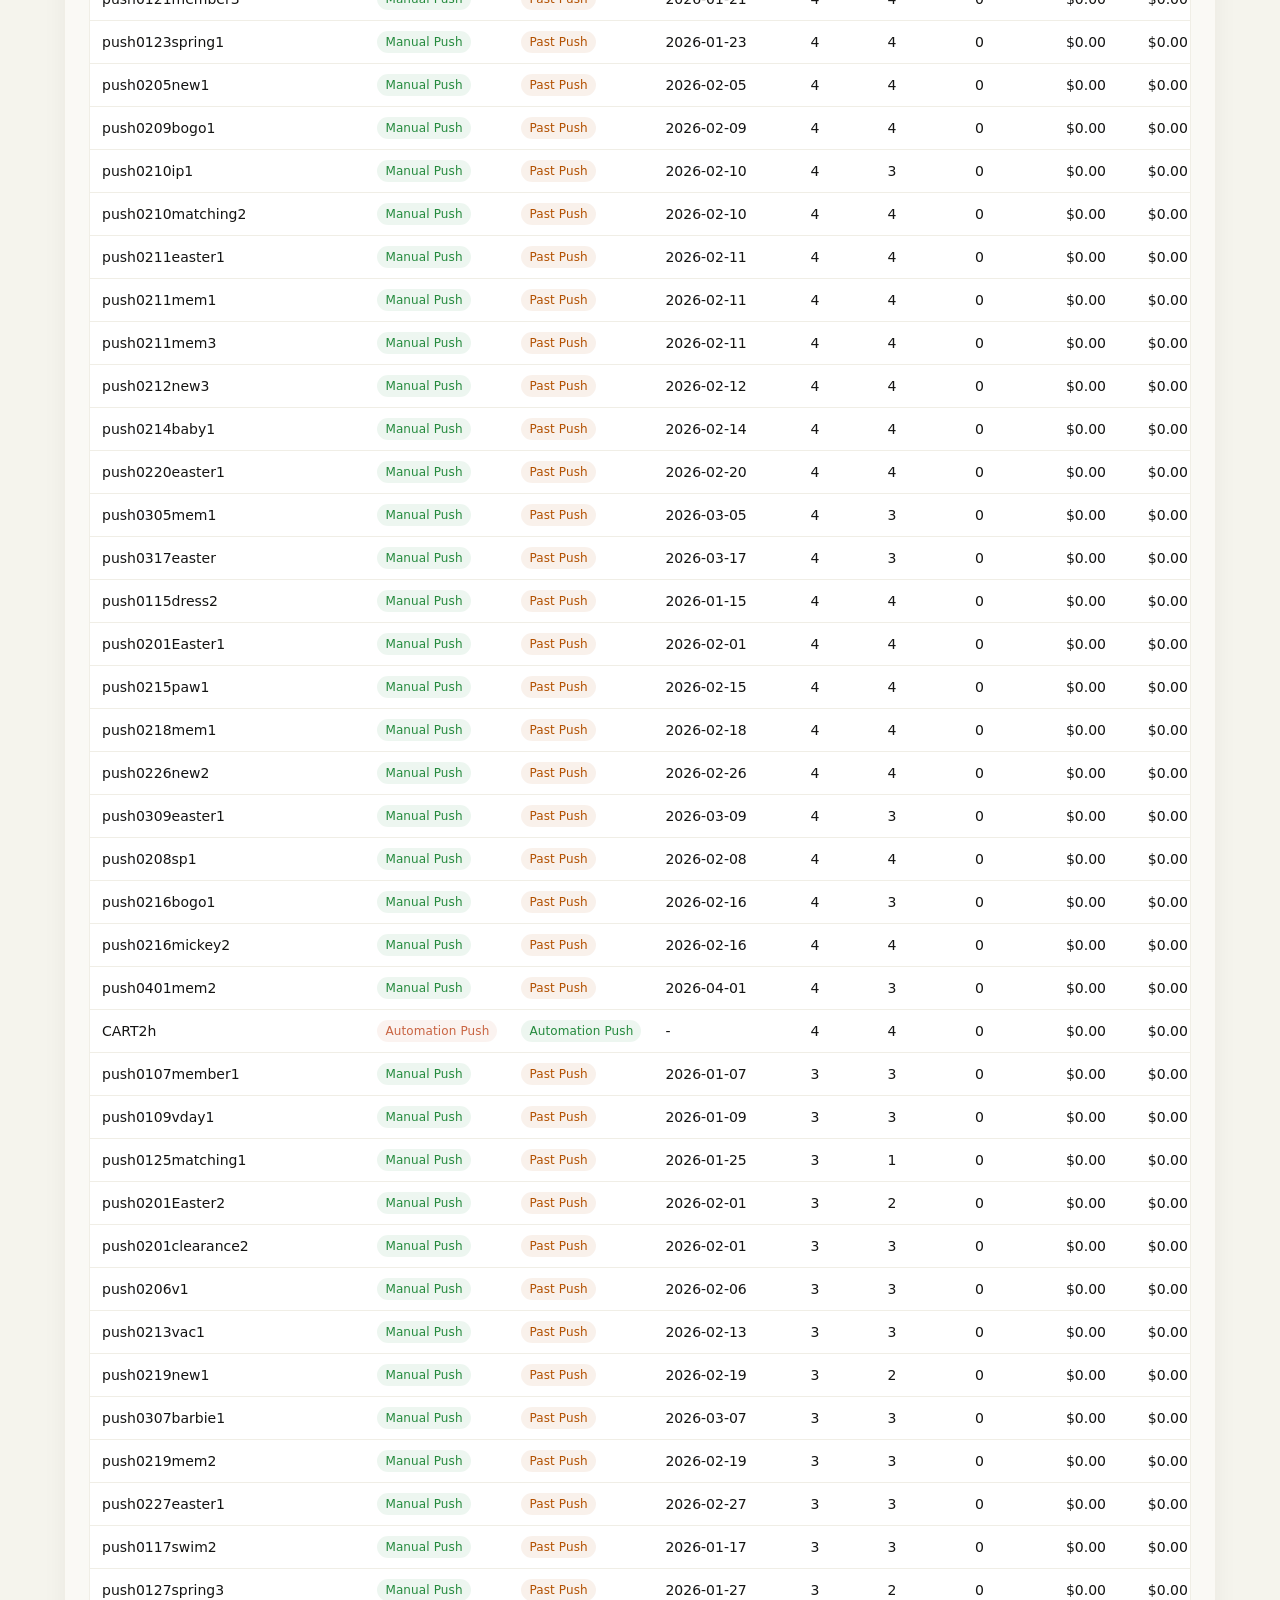
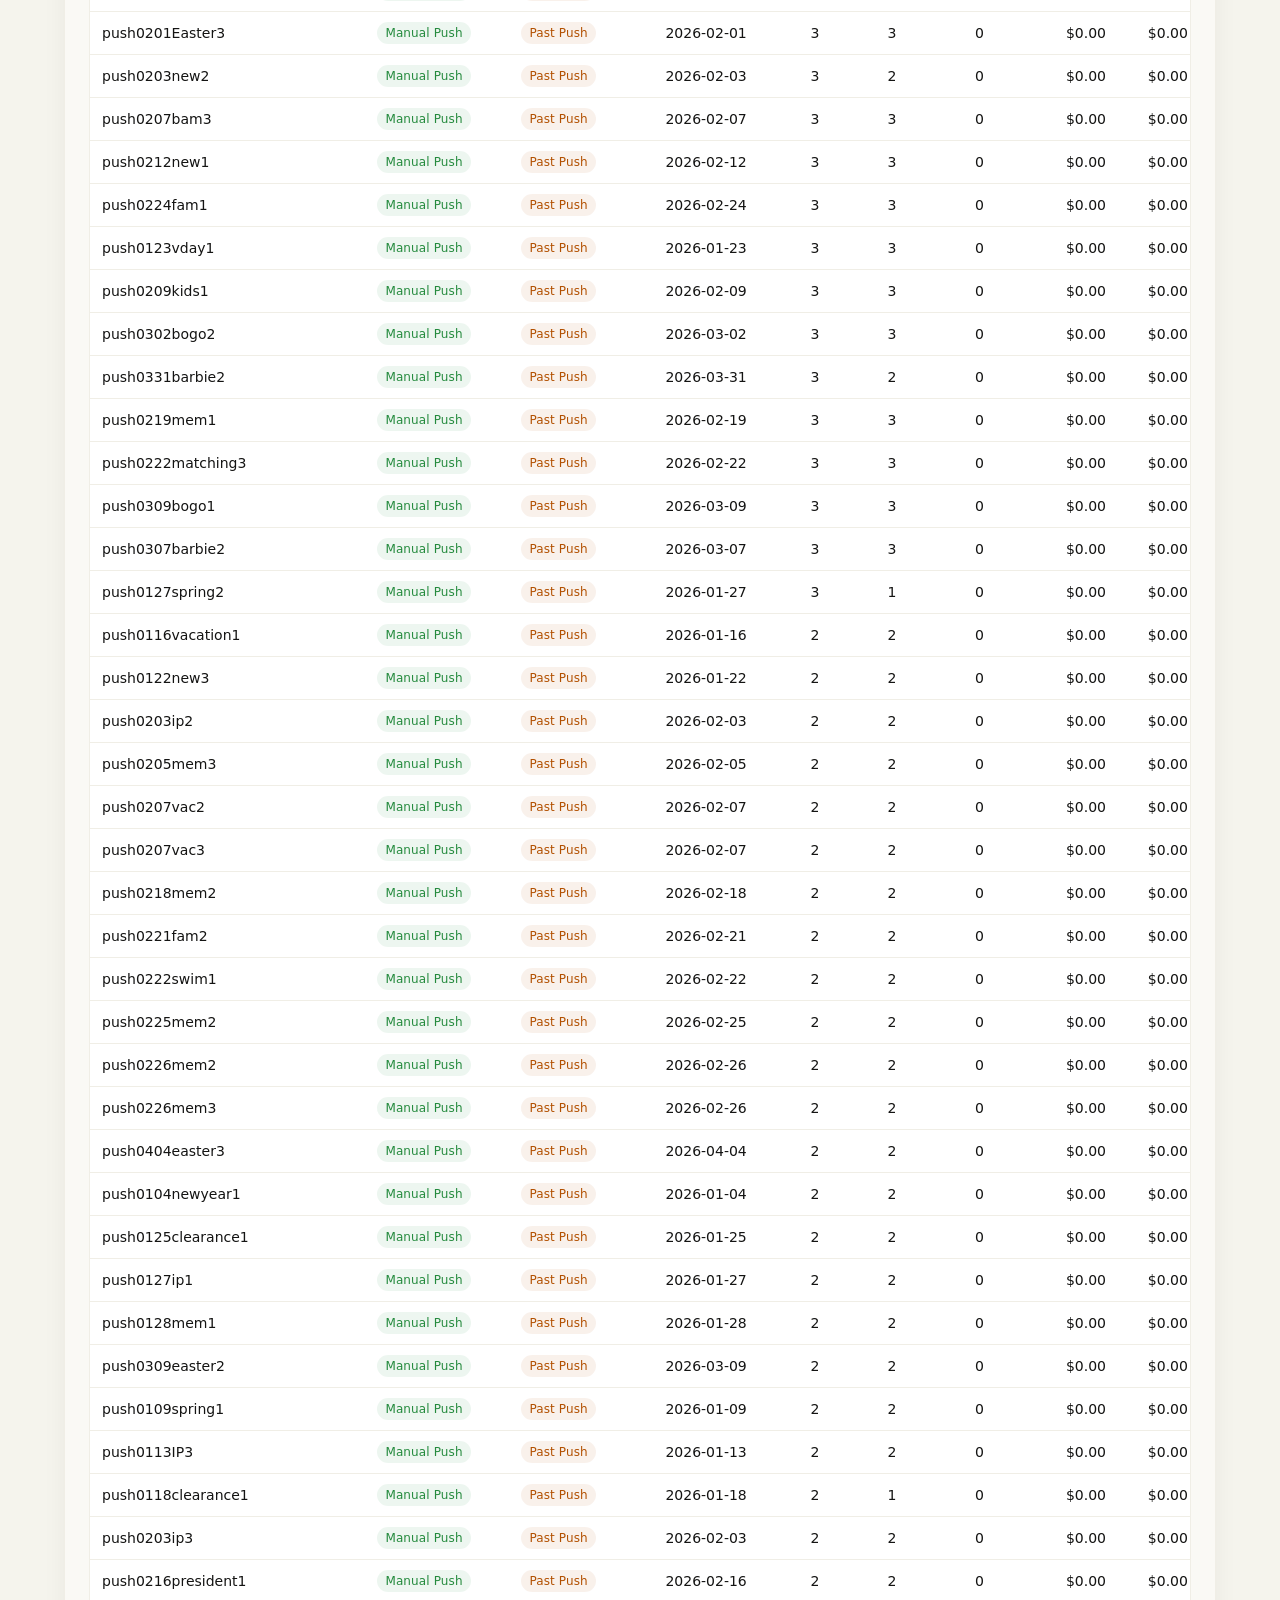
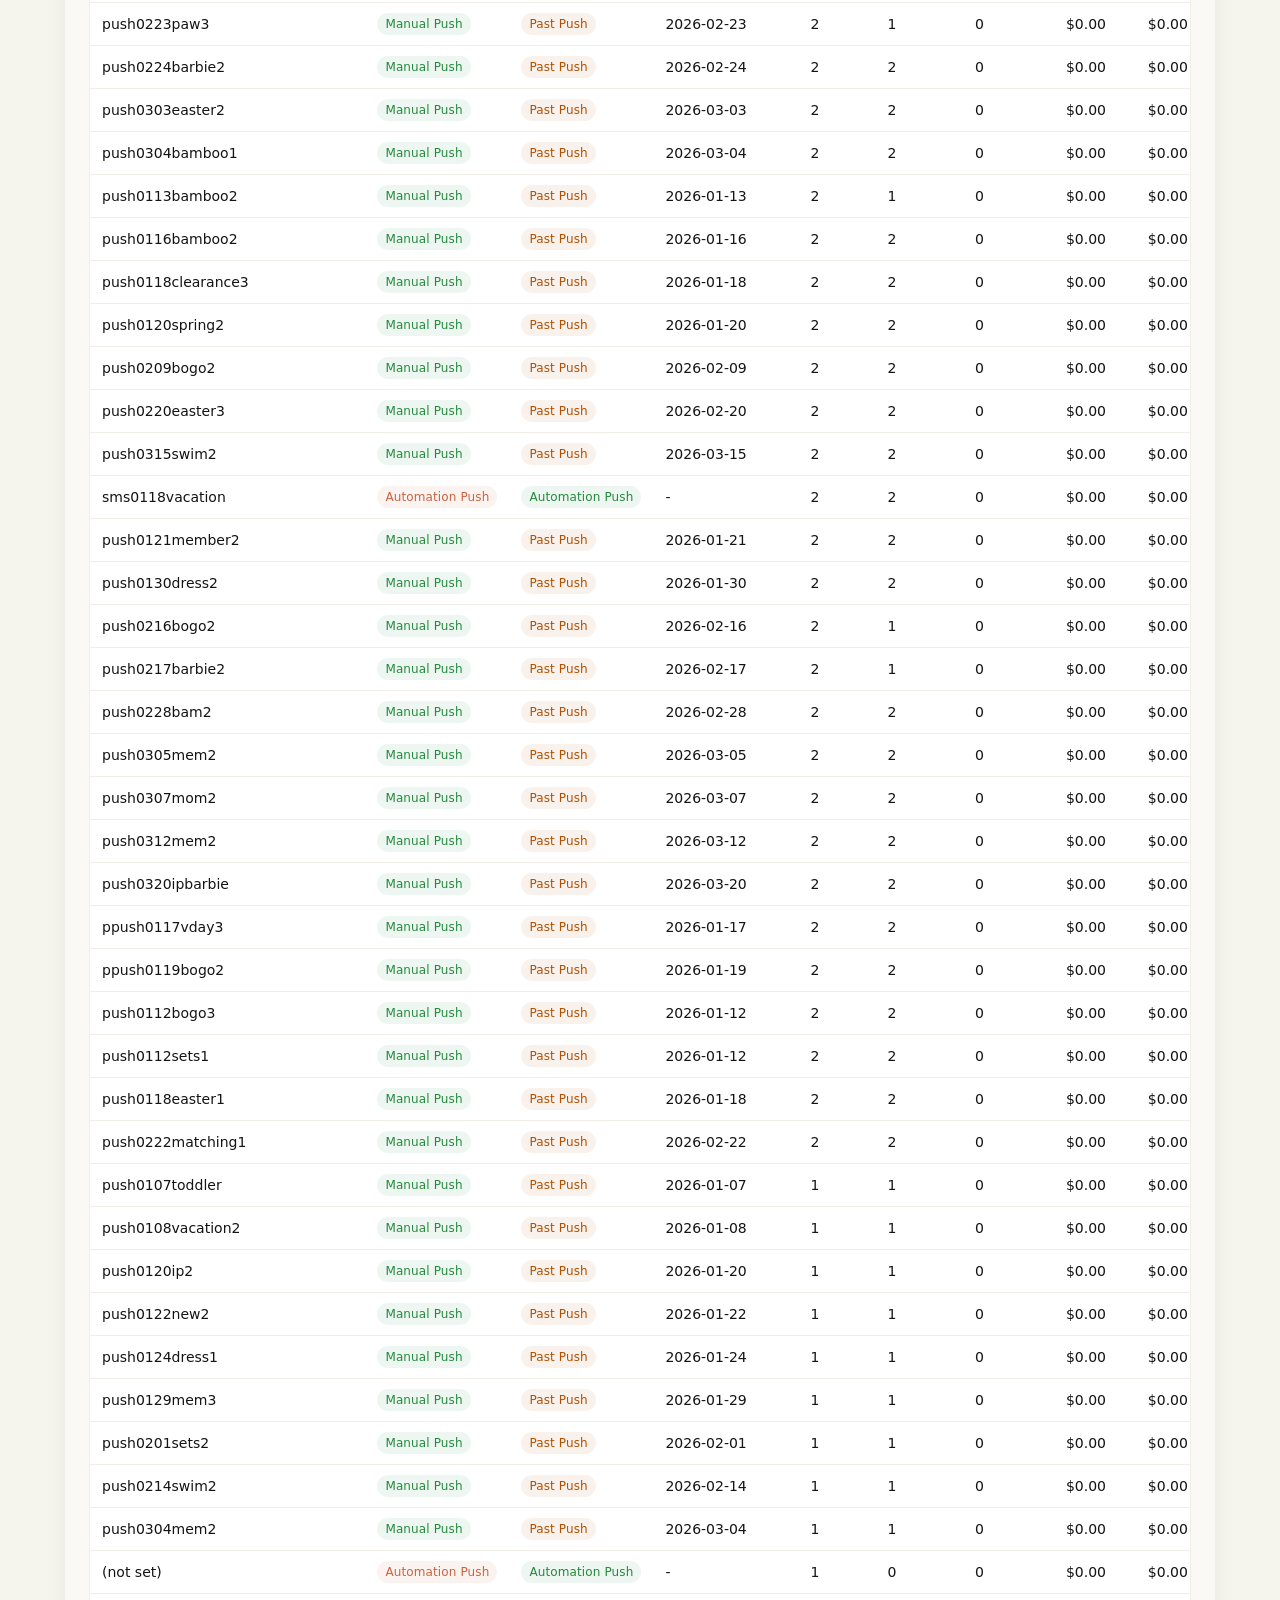
==== commit 7c10d65f: "Add interactive chart tooltips, sticky section nav, fix trend layout - Chart tooltips: hovering any " ====
--- a/app-push/index.html
+++ b/app-push/index.html
@@ -14,6 +14,15 @@
     <span class="nav-separator">/</span>
     <a href="../fulfillment-email/index.html" class="nav-link">Fulfillment Email</a>
   </nav>
+  <nav class="section-nav">
+    <a href="#sec-01">Filters</a>
+    <a href="#sec-02">Overview</a>
+    <a href="#sec-03">Performance</a>
+    <a href="#sec-04">Contribution</a>
+    <a href="#sec-05">Trends</a>
+    <a href="#sec-06">Automation</a>
+    <a href="#sec-07">Notes</a>
+  </nav>
   <div class="page-shell">
     <header class="dashboard-header">
       <div class="header-main">
@@ -26,7 +35,7 @@
     </header>
 
     <main class="dashboard">
-      <section class="section">
+      <section id="sec-01" class="section">
         <div class="section-head">
           <div>
             <p class="section-kicker">Section 01</p>
@@ -66,7 +75,7 @@
         </div>
       </section>
 
-      <section class="section">
+      <section id="sec-02" class="section">
         <div class="section-head">
           <div>
             <p class="section-kicker">Section 02</p>
@@ -81,7 +90,7 @@
         </div>
       </section>
 
-      <section class="section">
+      <section id="sec-03" class="section">
         <div class="section-head">
           <div>
             <p class="section-kicker">Section 03</p>
@@ -142,7 +151,7 @@
         </div>
       </section>
 
-      <section class="section">
+      <section id="sec-04" class="section">
         <div class="section-head">
           <div>
             <p class="section-kicker">Section 04</p>
@@ -164,7 +173,7 @@
         </div>
       </section>
 
-      <section class="section">
+      <section id="sec-05" class="section">
         <div class="section-head">
           <div>
             <p class="section-kicker">Section 05</p>
@@ -179,7 +188,7 @@
         </div>
       </section>
 
-      <section class="section">
+      <section id="sec-06" class="section">
         <div class="section-head">
           <div>
             <p class="section-kicker">Section 06</p>
@@ -194,7 +203,7 @@
         </div>
       </section>
 
-      <section class="section">
+      <section id="sec-07" class="section">
         <div class="section-head">
           <div>
             <p class="section-kicker">Section 07</p>
--- a/app-push/app-push.css
+++ b/app-push/app-push.css
@@ -2,45 +2,44 @@
   position: sticky;
   top: 0;
   z-index: 100;
-  background: rgba(0, 0, 0, 0.8);
-  backdrop-filter: saturate(180%) blur(20px);
-  -webkit-backdrop-filter: saturate(180%) blur(20px);
+  background: #faf9f5;
+  border-bottom: 1px solid #f0eee6;
   padding: 0 1.5rem;
   display: flex;
   align-items: center;
   gap: 0.75rem;
   height: 48px;
-  font-size: 12px;
+  font-size: 14px;
 }
 
 .nav-link {
-  color: rgba(255, 255, 255, 0.8);
+  color: #5e5d59;
   text-decoration: none;
   font-weight: 400;
 }
 
-.nav-link:hover { color: #fff; }
-
-.nav-separator { color: rgba(255, 255, 255, 0.32); }
+.nav-link:hover { color: #141413; }
+
+.nav-separator { color: #b0aea5; }
 
 .nav-current {
-  color: #fff;
-  font-weight: 600;
+  color: #141413;
+  font-weight: 500;
 }
 
 :root {
-  --bg: #f5f5f7;
-  --card: #ffffff;
-  --line: rgba(0, 0, 0, 0.06);
-  --ink: #1d1d1f;
-  --sub: rgba(0, 0, 0, 0.48);
-  --accent: #0071e3;
-  --accent-soft: rgba(0, 113, 227, 0.08);
+  --bg: #f5f4ed;
+  --card: #faf9f5;
+  --line: #f0eee6;
+  --ink: #141413;
+  --sub: #5e5d59;
+  --accent: #c96442;
+  --accent-soft: rgba(201, 100, 66, 0.08);
   --good: #248a3d;
-  --bad: #d70015;
+  --bad: #b53333;
   --warn: #b25000;
-  --muted: rgba(0, 0, 0, 0.32);
-  --shadow: none;
+  --muted: #87867f;
+  --shadow: rgba(0, 0, 0, 0.05) 0px 4px 24px;
 }
 
 * {
@@ -50,7 +49,7 @@
 body {
   margin: 0;
   color: var(--ink);
-  font-family: -apple-system, BlinkMacSystemFont, "SF Pro Display", "SF Pro Text", "Helvetica Neue", Helvetica, Arial, sans-serif;
+  font-family: system-ui, -apple-system, "Segoe UI", Roboto, "Helvetica Neue", Arial, sans-serif;
   background: var(--bg);
   font-variant-numeric: tabular-nums lining-nums;
   -webkit-font-smoothing: antialiased;
@@ -64,39 +63,39 @@
 }
 
 .page-shell {
-  max-width: 980px;
+  max-width: 1200px;
   margin: 0 auto;
   padding: 32px 24px 56px;
 }
 
 .dashboard-header {
-  margin-bottom: 20px;
+  margin-bottom: 24px;
 }
 
 .eyebrow,
 .section-kicker {
   margin: 0 0 8px;
   text-transform: uppercase;
-  letter-spacing: 0.06em;
+  letter-spacing: 0.12px;
   font-size: 12px;
-  font-weight: 600;
-  color: var(--sub);
+  font-weight: 500;
+  color: var(--muted);
 }
 
 .page-title {
   margin: 0;
+  font-family: Georgia, "Anthropic Serif", "Times New Roman", serif;
   font-size: 40px;
-  font-weight: 600;
+  font-weight: 500;
   line-height: 1.10;
-  letter-spacing: -0.28px;
+  letter-spacing: normal;
 }
 
 .page-summary {
   margin: 8px 0 0;
   color: var(--sub);
-  font-size: 14px;
-  line-height: 1.43;
-  letter-spacing: -0.224px;
+  font-size: 16px;
+  line-height: 1.60;
 }
 
 .dashboard {
@@ -106,9 +105,10 @@
 
 .section {
   background: var(--card);
-  border: none;
+  border: 1px solid var(--line);
   border-radius: 12px;
-  padding: 20px;
+  padding: 24px;
+  box-shadow: var(--shadow);
 }
 
 .section-head {
@@ -121,18 +121,17 @@
 
 .section-title {
   margin: 0;
-  font-size: 21px;
-  font-weight: 600;
-  line-height: 1.19;
-  letter-spacing: 0.231px;
+  font-family: Georgia, "Anthropic Serif", "Times New Roman", serif;
+  font-size: 25px;
+  font-weight: 500;
+  line-height: 1.20;
 }
 
 .section-sub {
   margin: 4px 0 0;
   color: var(--sub);
-  font-size: 14px;
-  line-height: 1.43;
-  letter-spacing: -0.224px;
+  font-size: 15px;
+  line-height: 1.60;
 }
 
 .section-body {
@@ -158,9 +157,9 @@
 
 .control span {
   font-size: 12px;
-  color: var(--sub);
-  font-weight: 600;
-  letter-spacing: -0.12px;
+  color: var(--muted);
+  font-weight: 500;
+  letter-spacing: 0.12px;
 }
 
 .control input,
@@ -170,17 +169,16 @@
   border: 1px solid var(--line);
   border-radius: 8px;
   padding: 0 12px;
-  background: var(--card);
+  background: #fff;
   color: var(--ink);
   outline: none;
-  font-size: 14px;
-  letter-spacing: -0.224px;
+  font-size: 15px;
 }
 
 .control input:focus,
 .control select:focus {
-  border-color: var(--accent);
-  box-shadow: 0 0 0 3px rgba(0, 113, 227, 0.2);
+  border-color: #3898ec;
+  box-shadow: 0 0 0 2px rgba(56, 152, 236, 0.2);
 }
 
 .filter-actions {
@@ -198,25 +196,24 @@
   border-radius: 8px;
   border: none;
   cursor: pointer;
-  font-weight: 400;
-  font-size: 14px;
-  letter-spacing: -0.224px;
+  font-weight: 500;
+  font-size: 15px;
   white-space: nowrap;
   background: var(--accent);
-  color: #fff;
+  color: #faf9f5;
+  box-shadow: #c96442 0px 0px 0px 0px, #c96442 0px 0px 0px 1px;
   transition: opacity 0.15s;
 }
 
 .secondary-button:hover {
-  opacity: 0.85;
+  opacity: 0.9;
 }
 
 .section-note {
   margin: 0;
-  font-size: 12px;
-  color: var(--sub);
-  line-height: 1.33;
-  letter-spacing: -0.12px;
+  font-size: 14px;
+  color: var(--muted);
+  line-height: 1.43;
 }
 
 .overview-grid {
@@ -226,9 +223,9 @@
 }
 
 .metric-card {
-  border: none;
-  background: var(--bg);
-  border-radius: 12px;
+  border: 1px solid var(--line);
+  background: #fff;
+  border-radius: 8px;
   padding: 14px;
   min-height: 96px;
   display: flex;
@@ -239,25 +236,24 @@
 .metric-label {
   margin: 0;
   font-size: 12px;
-  color: var(--sub);
-  line-height: 1.33;
-  letter-spacing: -0.12px;
+  color: var(--muted);
+  line-height: 1.25;
+  letter-spacing: 0.12px;
 }
 
 .metric-value {
   margin: 8px 0 6px;
+  font-family: Georgia, "Anthropic Serif", "Times New Roman", serif;
   font-size: 28px;
-  font-weight: 600;
-  line-height: 1.14;
-  letter-spacing: -0.28px;
+  font-weight: 500;
+  line-height: 1.10;
 }
 
 .metric-compare {
   margin: 0 0 8px;
-  font-size: 12px;
-  color: var(--sub);
-  line-height: 1.33;
-  letter-spacing: -0.12px;
+  font-size: 14px;
+  color: var(--muted);
+  line-height: 1.43;
 }
 
 .metric-wow {
@@ -265,9 +261,8 @@
   align-items: center;
   gap: 4px;
   font-size: 14px;
-  font-weight: 600;
+  font-weight: 500;
   line-height: 1;
-  letter-spacing: -0.224px;
 }
 
 .metric-wow-arrow {
@@ -281,17 +276,16 @@
 
 .table-wrap {
   overflow: auto;
-  border: none;
-  border-radius: 12px;
-  background: var(--bg);
+  border: 1px solid var(--line);
+  border-radius: 8px;
+  background: #fff;
 }
 
 table {
   width: 100%;
   border-collapse: collapse;
   min-width: 1100px;
-  font-size: 13px;
-  letter-spacing: -0.12px;
+  font-size: 14px;
 }
 
 th,
@@ -303,16 +297,16 @@
 }
 
 th {
-  background: transparent;
+  background: var(--card);
   text-align: left;
-  font-weight: 600;
+  font-weight: 500;
   font-size: 12px;
-  color: var(--sub);
-  letter-spacing: -0.12px;
+  color: var(--muted);
+  letter-spacing: 0.12px;
 }
 
 tbody tr:hover {
-  background: rgba(0, 113, 227, 0.04);
+  background: rgba(201, 100, 66, 0.04);
 }
 
 .empty-cell,
@@ -321,9 +315,8 @@
   display: grid;
   place-items: center;
   min-height: 110px;
-  color: var(--sub);
-  font-size: 14px;
-  letter-spacing: -0.224px;
+  color: var(--muted);
+  font-size: 15px;
 }
 
 .chart-grid {
@@ -344,25 +337,33 @@
 }
 
 .chart-card {
-  border: none;
-  border-radius: 12px;
-  background: var(--bg);
+  border: 1px solid var(--line);
+  border-radius: 8px;
+  background: #fff;
   padding: 16px;
+  transition: transform 0.25s ease;
+  transform-origin: center center;
+  cursor: crosshair;
+}
+
+.chart-card:hover {
+  transform: scale(1.35);
+  z-index: 10;
+  position: relative;
 }
 
 .chart-card h3 {
   margin: 0;
+  font-family: Georgia, "Anthropic Serif", "Times New Roman", serif;
   font-size: 17px;
-  font-weight: 600;
-  letter-spacing: -0.374px;
+  font-weight: 500;
 }
 
 .chart-caption,
 .legend-note {
   margin: 4px 0 0;
-  font-size: 12px;
-  color: var(--sub);
-  letter-spacing: -0.12px;
+  font-size: 14px;
+  color: var(--muted);
 }
 
 .bar-chart,
@@ -379,18 +380,17 @@
 }
 
 .bar-label {
-  font-size: 12px;
-  font-weight: 600;
+  font-size: 14px;
+  font-weight: 500;
   overflow: hidden;
   text-overflow: ellipsis;
-  letter-spacing: -0.12px;
 }
 
 .bar-track {
   width: 100%;
-  height: 6px;
+  height: 8px;
   border-radius: 999px;
-  background: rgba(0, 0, 0, 0.06);
+  background: #e8e6dc;
   overflow: hidden;
 }
 
@@ -401,9 +401,8 @@
 }
 
 .bar-value {
-  font-size: 12px;
-  font-weight: 600;
-  letter-spacing: -0.12px;
+  font-size: 14px;
+  font-weight: 500;
 }
 
 .line-svg {
@@ -414,12 +413,12 @@
 
 .axis-label,
 .tick-label {
-  font-size: 11px;
-  fill: rgba(0, 0, 0, 0.48);
+  font-size: 14px;
+  fill: #87867f;
 }
 
 .grid-line {
-  stroke: rgba(0, 0, 0, 0.06);
+  stroke: #e8e6dc;
   stroke-width: 1;
 }
 
@@ -439,9 +438,9 @@
 }
 
 .note-box {
-  border: none;
-  border-radius: 12px;
-  background: var(--bg);
+  border: 1px solid var(--line);
+  border-radius: 8px;
+  background: #fff;
   padding: 14px 16px;
 }
 
@@ -452,10 +451,9 @@
 
 .note-box li {
   margin: 4px 0;
-  font-size: 14px;
-  line-height: 1.43;
-  letter-spacing: -0.224px;
-  color: var(--ink);
+  font-size: 15px;
+  line-height: 1.60;
+  color: var(--sub);
 }
 
 .push-type-pill {
@@ -464,26 +462,26 @@
   justify-content: center;
   min-height: 22px;
   padding: 0 8px;
-  border-radius: 980px;
-  font-size: 11px;
-  font-weight: 600;
+  border-radius: 24px;
+  font-size: 12px;
+  font-weight: 500;
   border: none;
-  letter-spacing: -0.08px;
+  letter-spacing: 0.12px;
 }
 
 .push-current {
   color: var(--good);
-  background: rgba(36, 138, 61, 0.1);
+  background: rgba(36, 138, 61, 0.08);
 }
 
 .push-previous {
   color: var(--warn);
-  background: rgba(178, 80, 0, 0.1);
+  background: rgba(178, 80, 0, 0.08);
 }
 
 .push-invalid {
   color: var(--bad);
-  background: rgba(215, 0, 21, 0.1);
+  background: rgba(181, 51, 51, 0.08);
 }
 
 .push-overview-grid {
@@ -495,18 +493,17 @@
 }
 
 .automation-detail-title {
+  font-family: Georgia, "Anthropic Serif", "Times New Roman", serif;
   font-size: 17px;
-  font-weight: 600;
+  font-weight: 500;
   margin-bottom: 0.5rem;
   color: var(--ink);
-  letter-spacing: -0.374px;
 }
 
 .automation-table {
   width: 100%;
   border-collapse: collapse;
-  font-size: 13px;
-  letter-spacing: -0.12px;
+  font-size: 14px;
 }
 
 .automation-table th,
@@ -523,15 +520,15 @@
 }
 
 .automation-table th {
-  font-weight: 600;
-  font-size: 11px;
-  color: var(--sub);
+  font-weight: 500;
+  font-size: 12px;
+  color: var(--muted);
   text-transform: uppercase;
-  letter-spacing: 0.03em;
-}
-
-.automation-table .wow-good { color: var(--good); font-weight: 600; }
-.automation-table .wow-bad  { color: var(--bad); font-weight: 600; }
+  letter-spacing: 0.12px;
+}
+
+.automation-table .wow-good { color: var(--good); font-weight: 500; }
+.automation-table .wow-bad  { color: var(--bad); font-weight: 500; }
 .automation-table .wow-neutral { color: var(--muted); }
 
 .section-control-row {
@@ -557,14 +554,55 @@
   }
 }
 
+.chart-tooltip {
+  position: absolute;
+  background: #141413;
+  color: #faf9f5;
+  padding: 6px 12px;
+  border-radius: 6px;
+  font-size: 13px;
+  font-weight: 500;
+  pointer-events: none;
+  z-index: 1000;
+  white-space: nowrap;
+  display: none;
+}
+
+.section-nav {
+  position: fixed;
+  right: 16px;
+  top: 50%;
+  transform: translateY(-50%);
+  display: flex;
+  flex-direction: column;
+  gap: 4px;
+  z-index: 50;
+}
+
+.section-nav a {
+  padding: 5px 10px;
+  text-decoration: none;
+  color: var(--muted);
+  border-radius: 6px;
+  background: var(--card);
+  border: 1px solid var(--line);
+  font-size: 11px;
+  white-space: nowrap;
+  transition: color 0.15s, border-color 0.15s;
+}
+
+.section-nav a:hover {
+  color: var(--accent);
+  border-color: var(--accent);
+}
+
 @media (max-width: 720px) {
   .page-shell {
     padding: 20px 16px 40px;
   }
 
   .page-title {
-    font-size: 28px;
-    letter-spacing: 0.196px;
+    font-size: 32px;
   }
 
   .filter-grid,
@@ -578,7 +616,7 @@
 
   .section {
     padding: 16px;
-    border-radius: 12px;
+    border-radius: 8px;
   }
 
   .metric-value {
@@ -588,6 +626,10 @@
   .secondary-button {
     width: 100%;
   }
+
+  .section-nav {
+    display: none;
+  }
 }
 
 .compact-control {
@@ -608,37 +650,37 @@
 
 .pill-category-manual {
   color: var(--good);
-  background: rgba(36, 138, 61, 0.1);
+  background: rgba(36, 138, 61, 0.08);
 }
 
 .pill-category-automation {
   color: var(--accent);
-  background: rgba(0, 113, 227, 0.08);
+  background: rgba(201, 100, 66, 0.08);
 }
 
 .pill-bucket-current {
   color: var(--accent);
-  background: rgba(0, 113, 227, 0.08);
+  background: rgba(201, 100, 66, 0.08);
 }
 
 .pill-bucket-past {
   color: var(--warn);
-  background: rgba(178, 80, 0, 0.1);
+  background: rgba(178, 80, 0, 0.08);
 }
 
 .pill-bucket-automation {
   color: var(--good);
-  background: rgba(36, 138, 61, 0.1);
+  background: rgba(36, 138, 61, 0.08);
 }
 
 .pill-bucket-future,
 .pill-bucket-invalid {
   color: var(--bad);
-  background: rgba(215, 0, 21, 0.1);
+  background: rgba(181, 51, 51, 0.08);
 }
 
 @media (min-width: 1280px) {
   .four-up-trends {
-    grid-template-columns: repeat(4, minmax(0, 1fr));
-  }
-}
+    grid-template-columns: repeat(2, minmax(0, 1fr));
+  }
+}
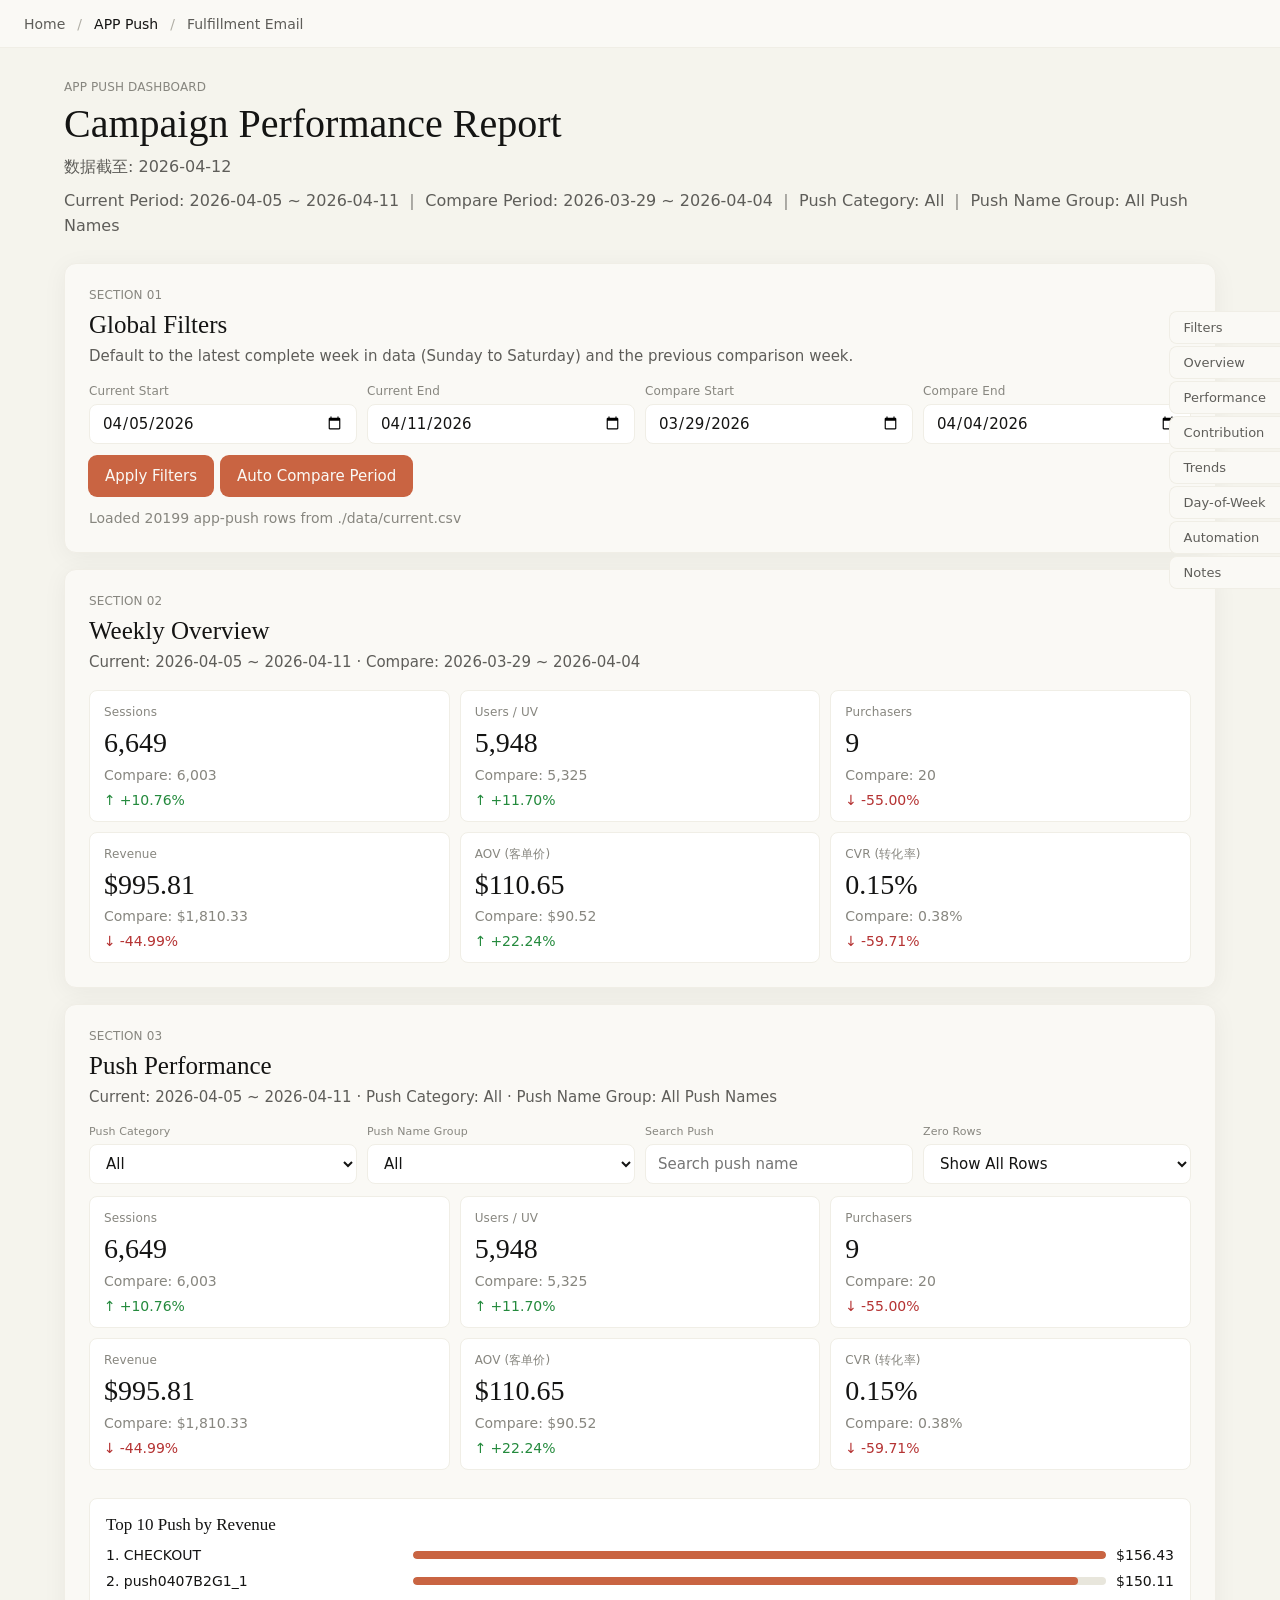
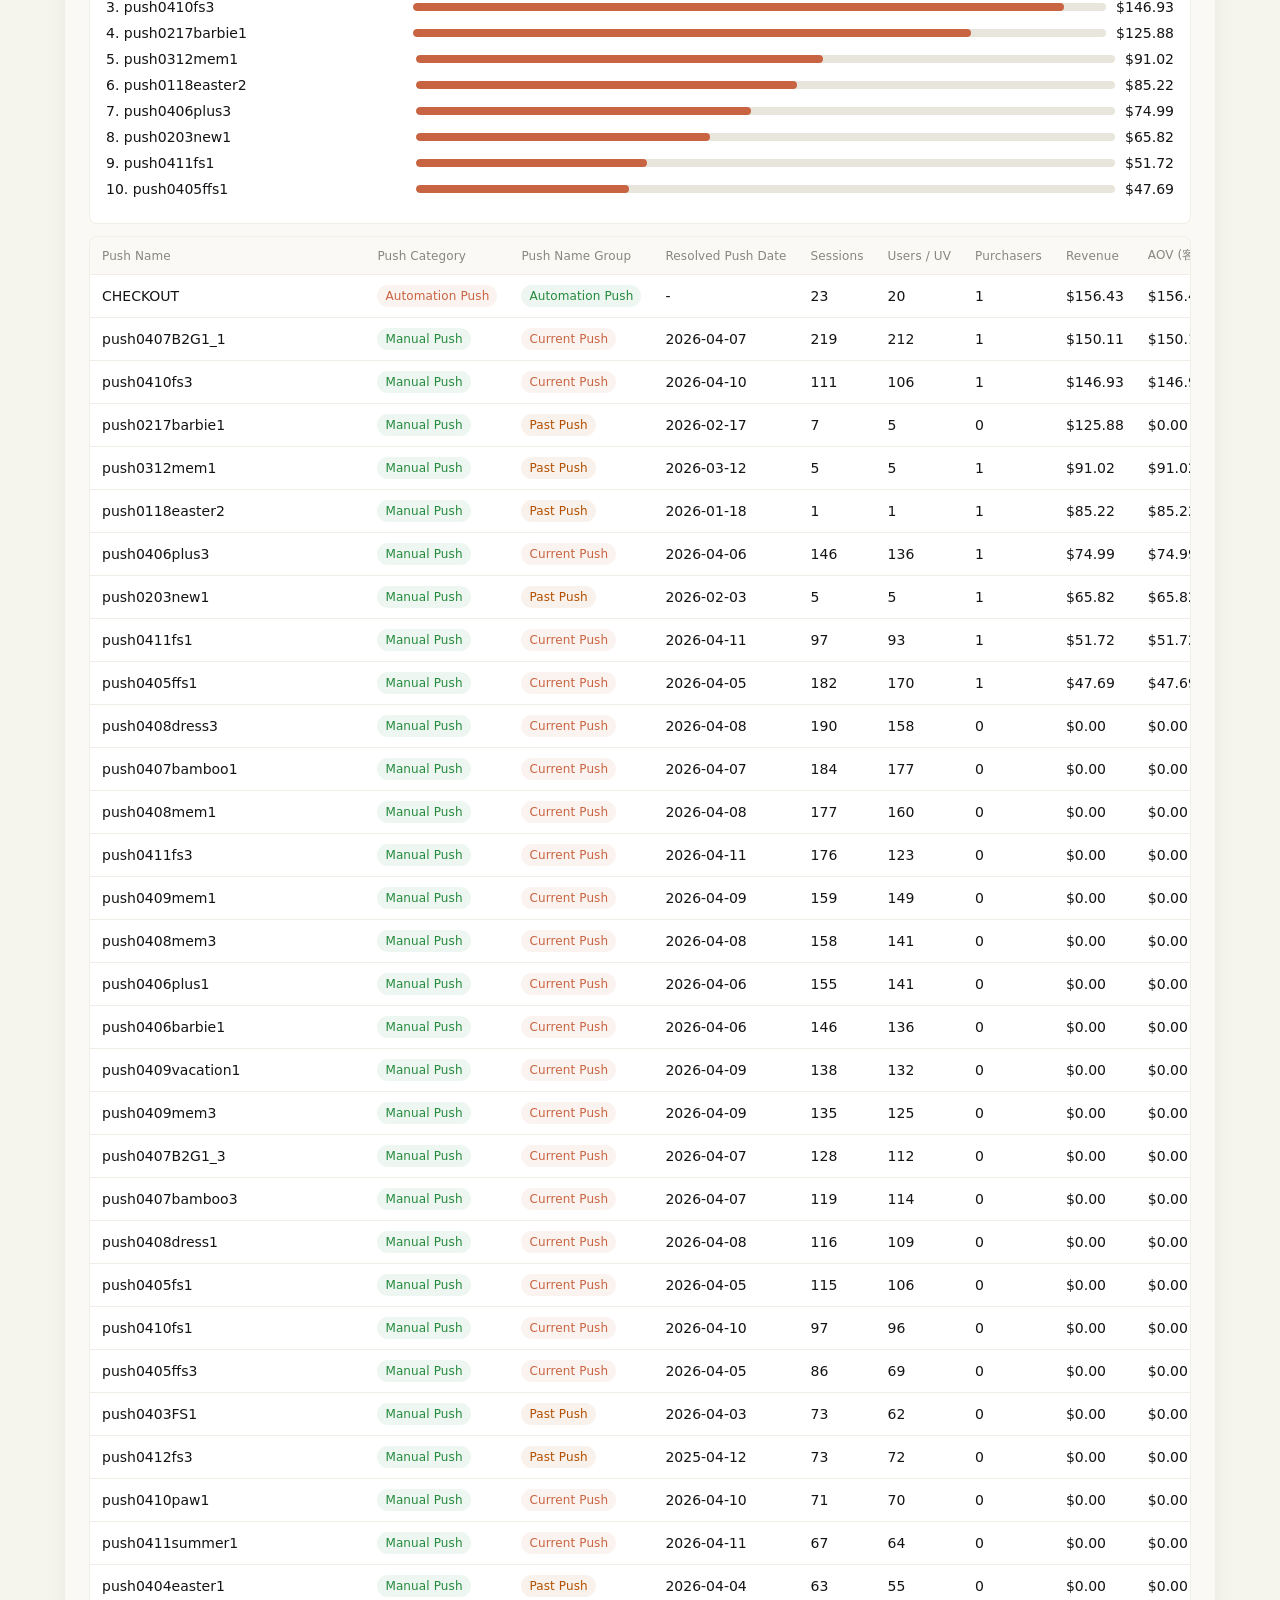
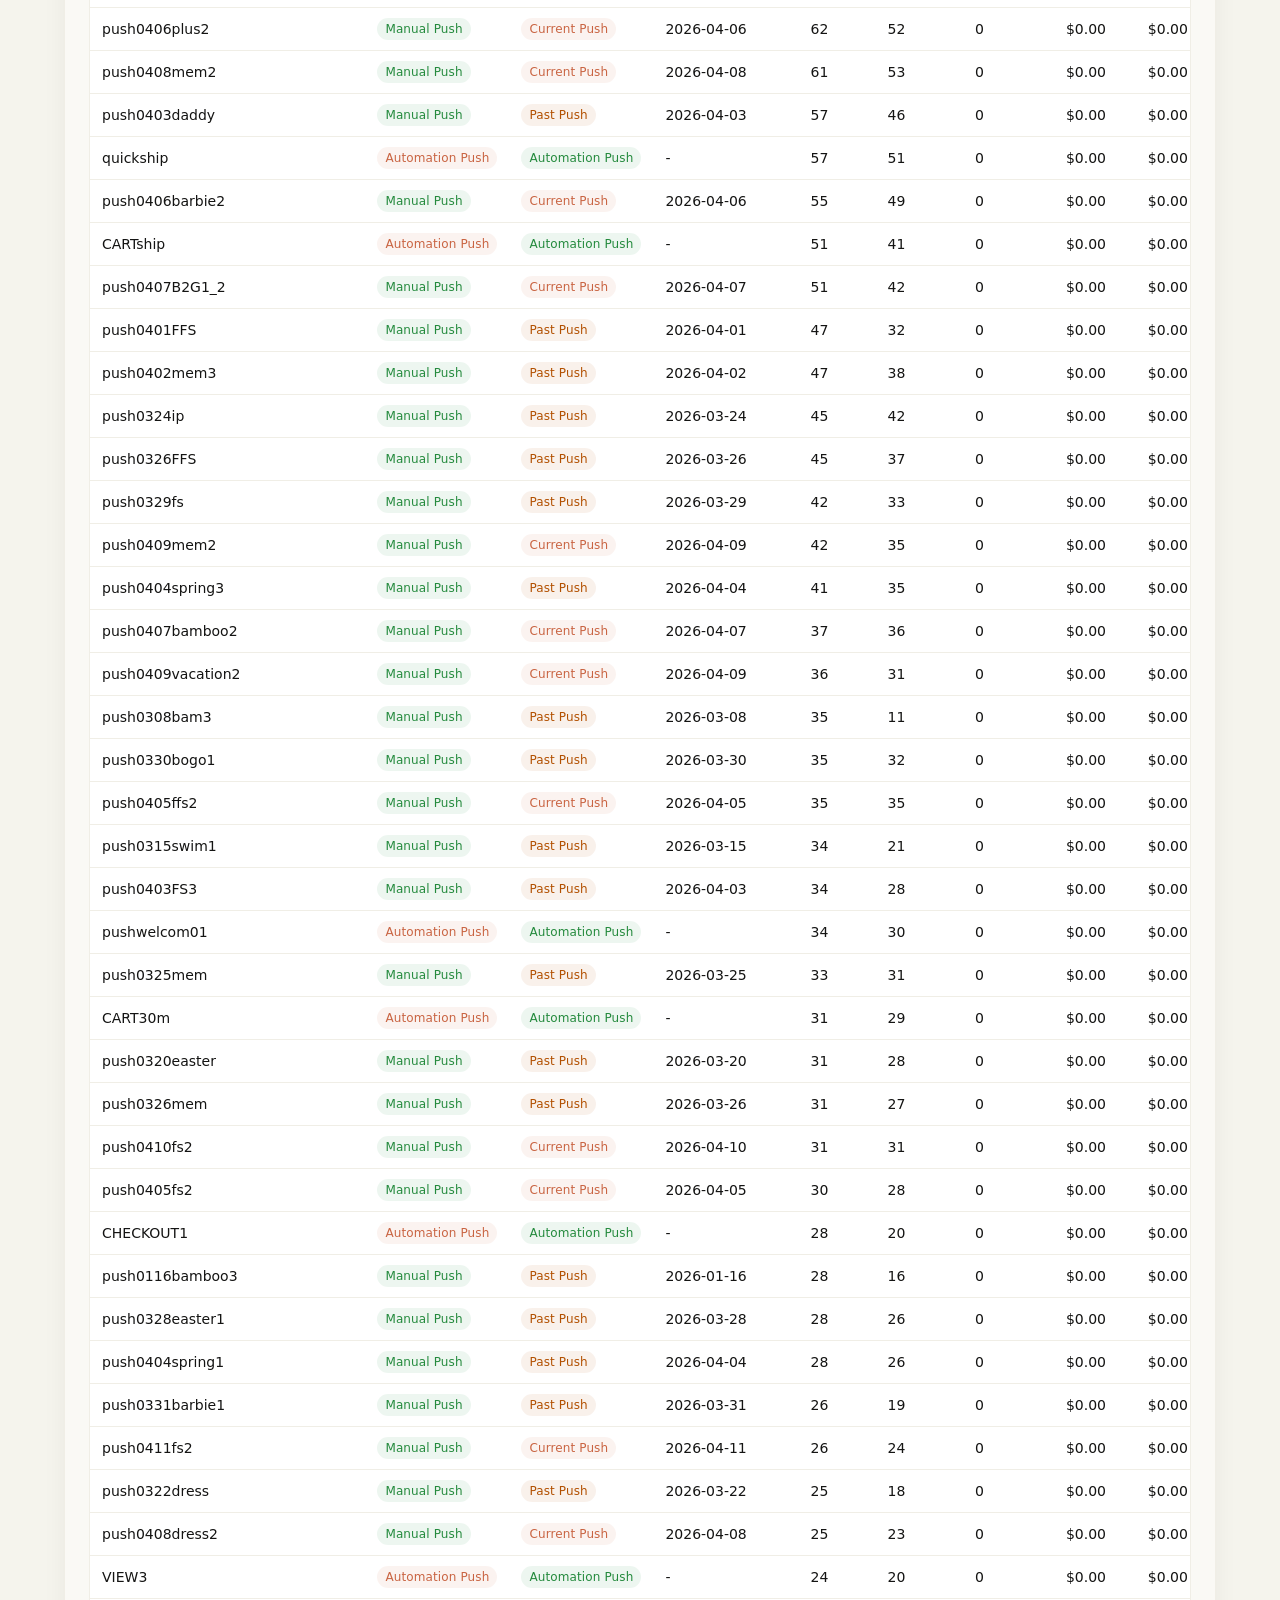
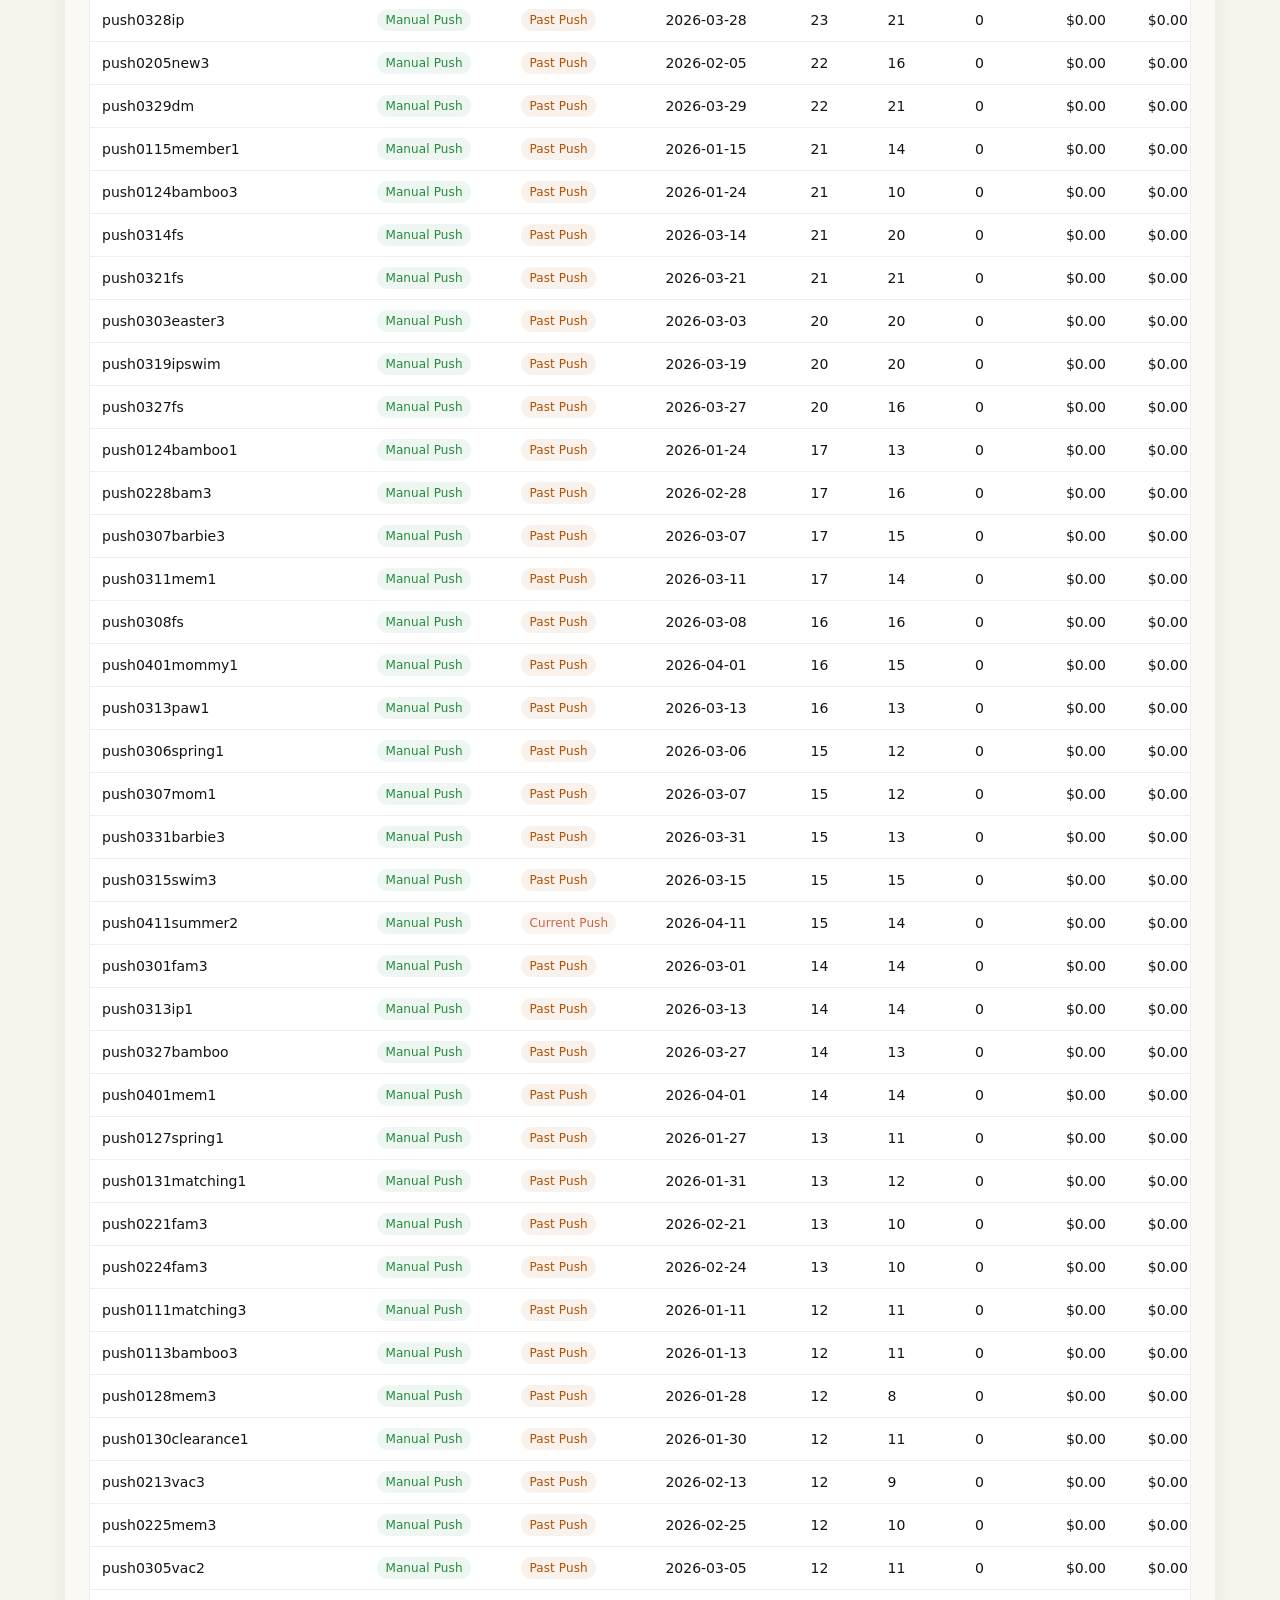
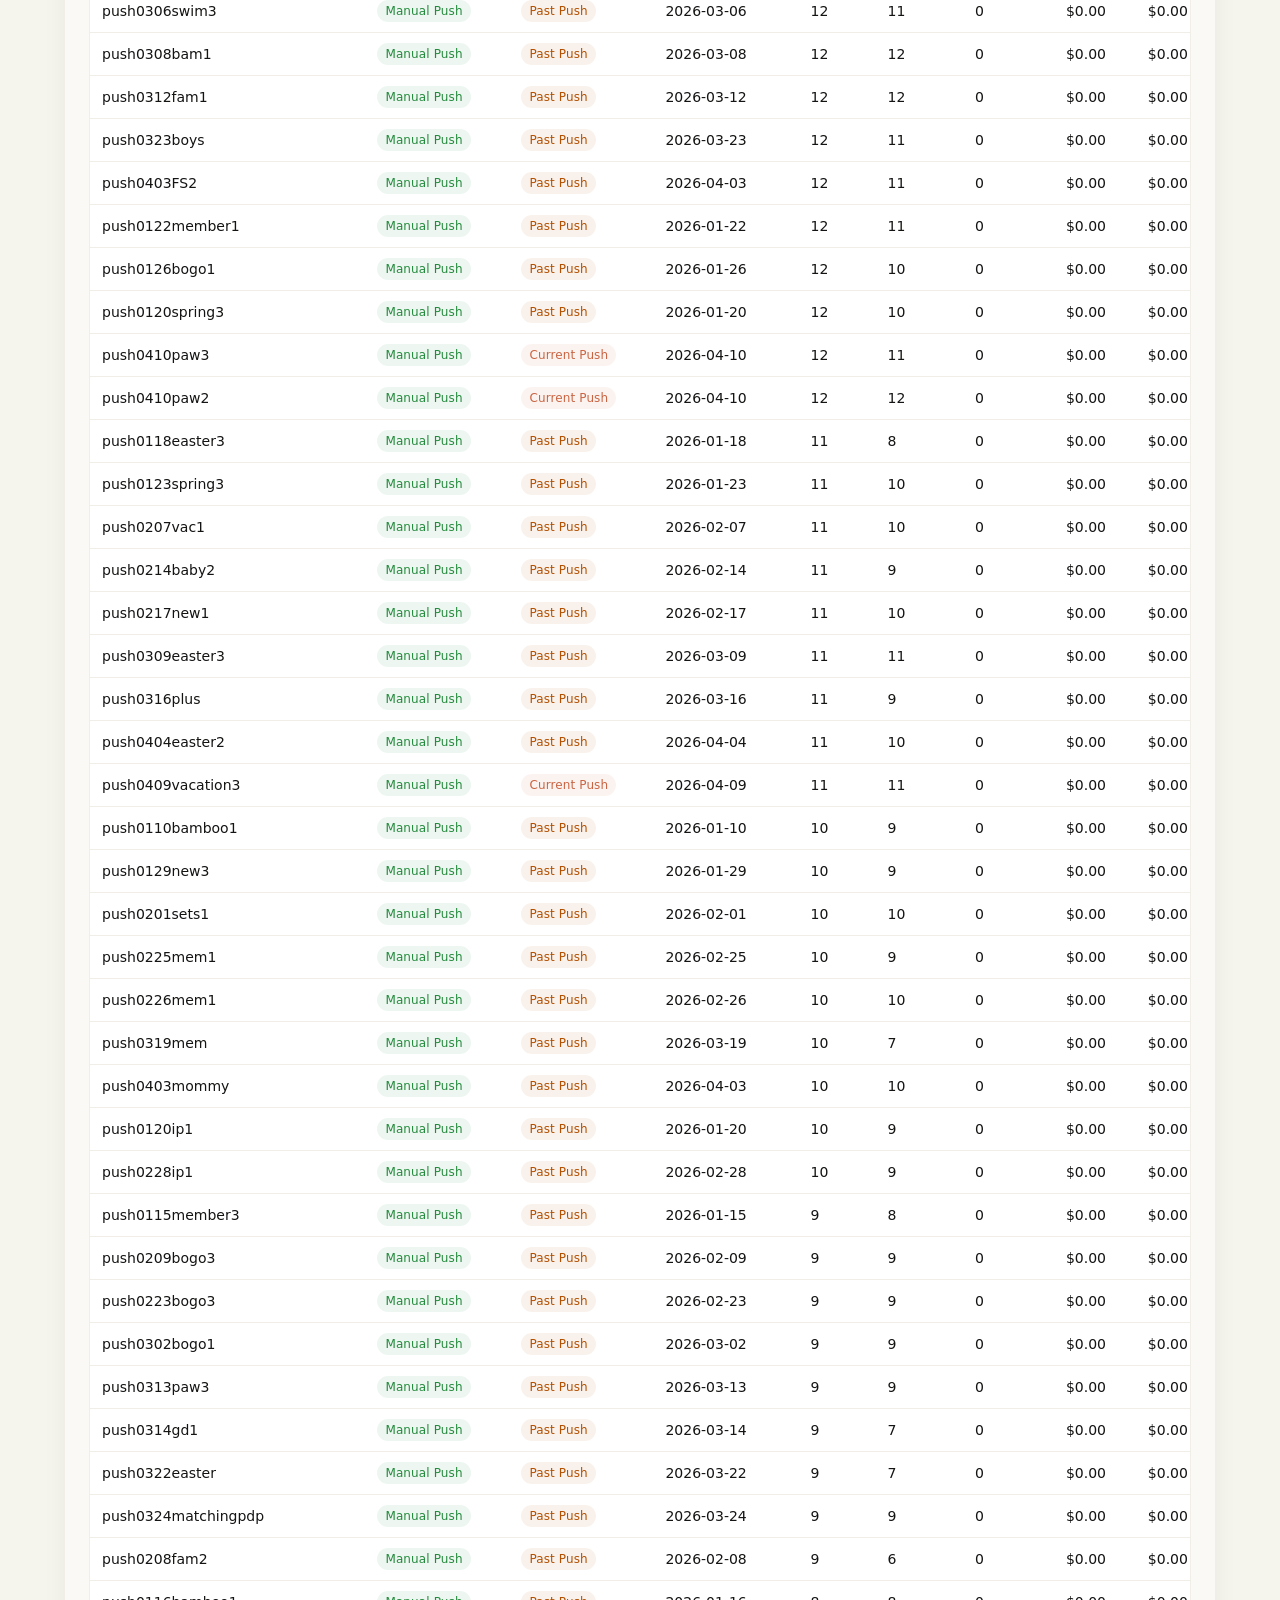
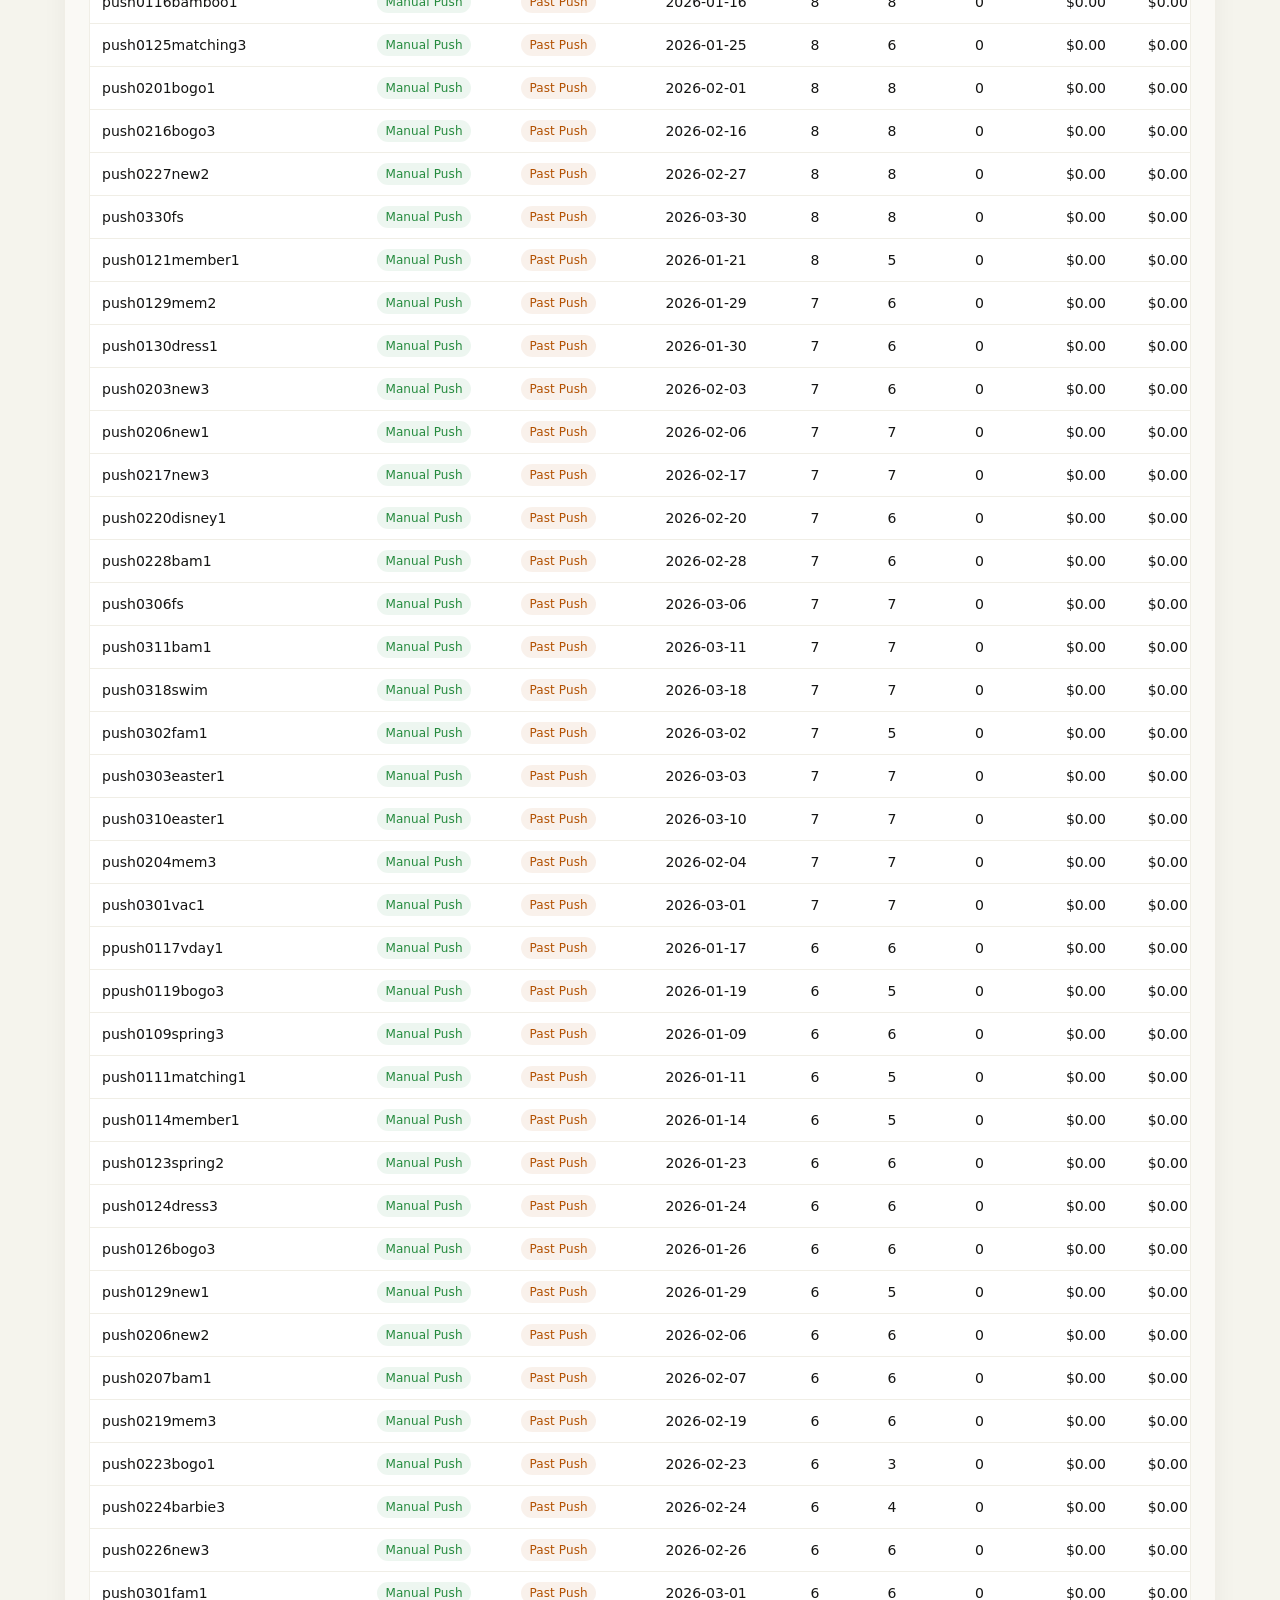
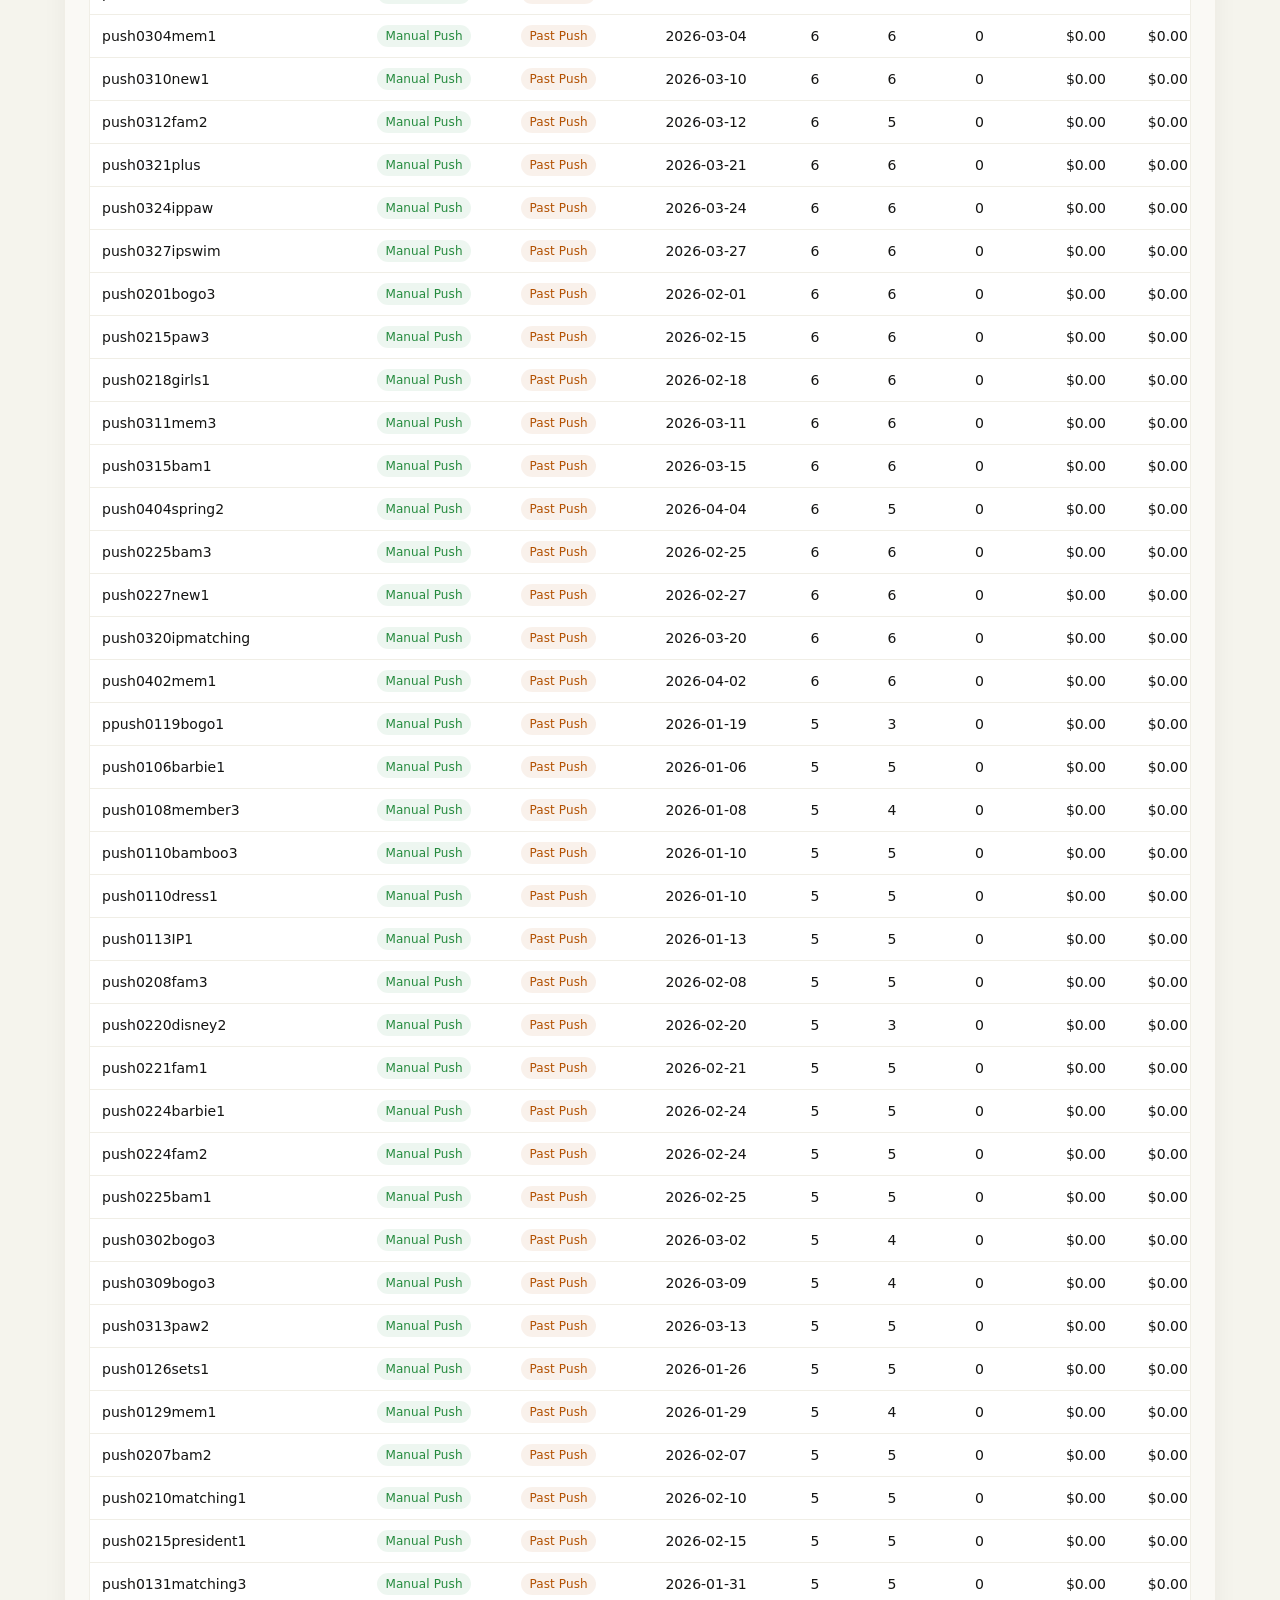
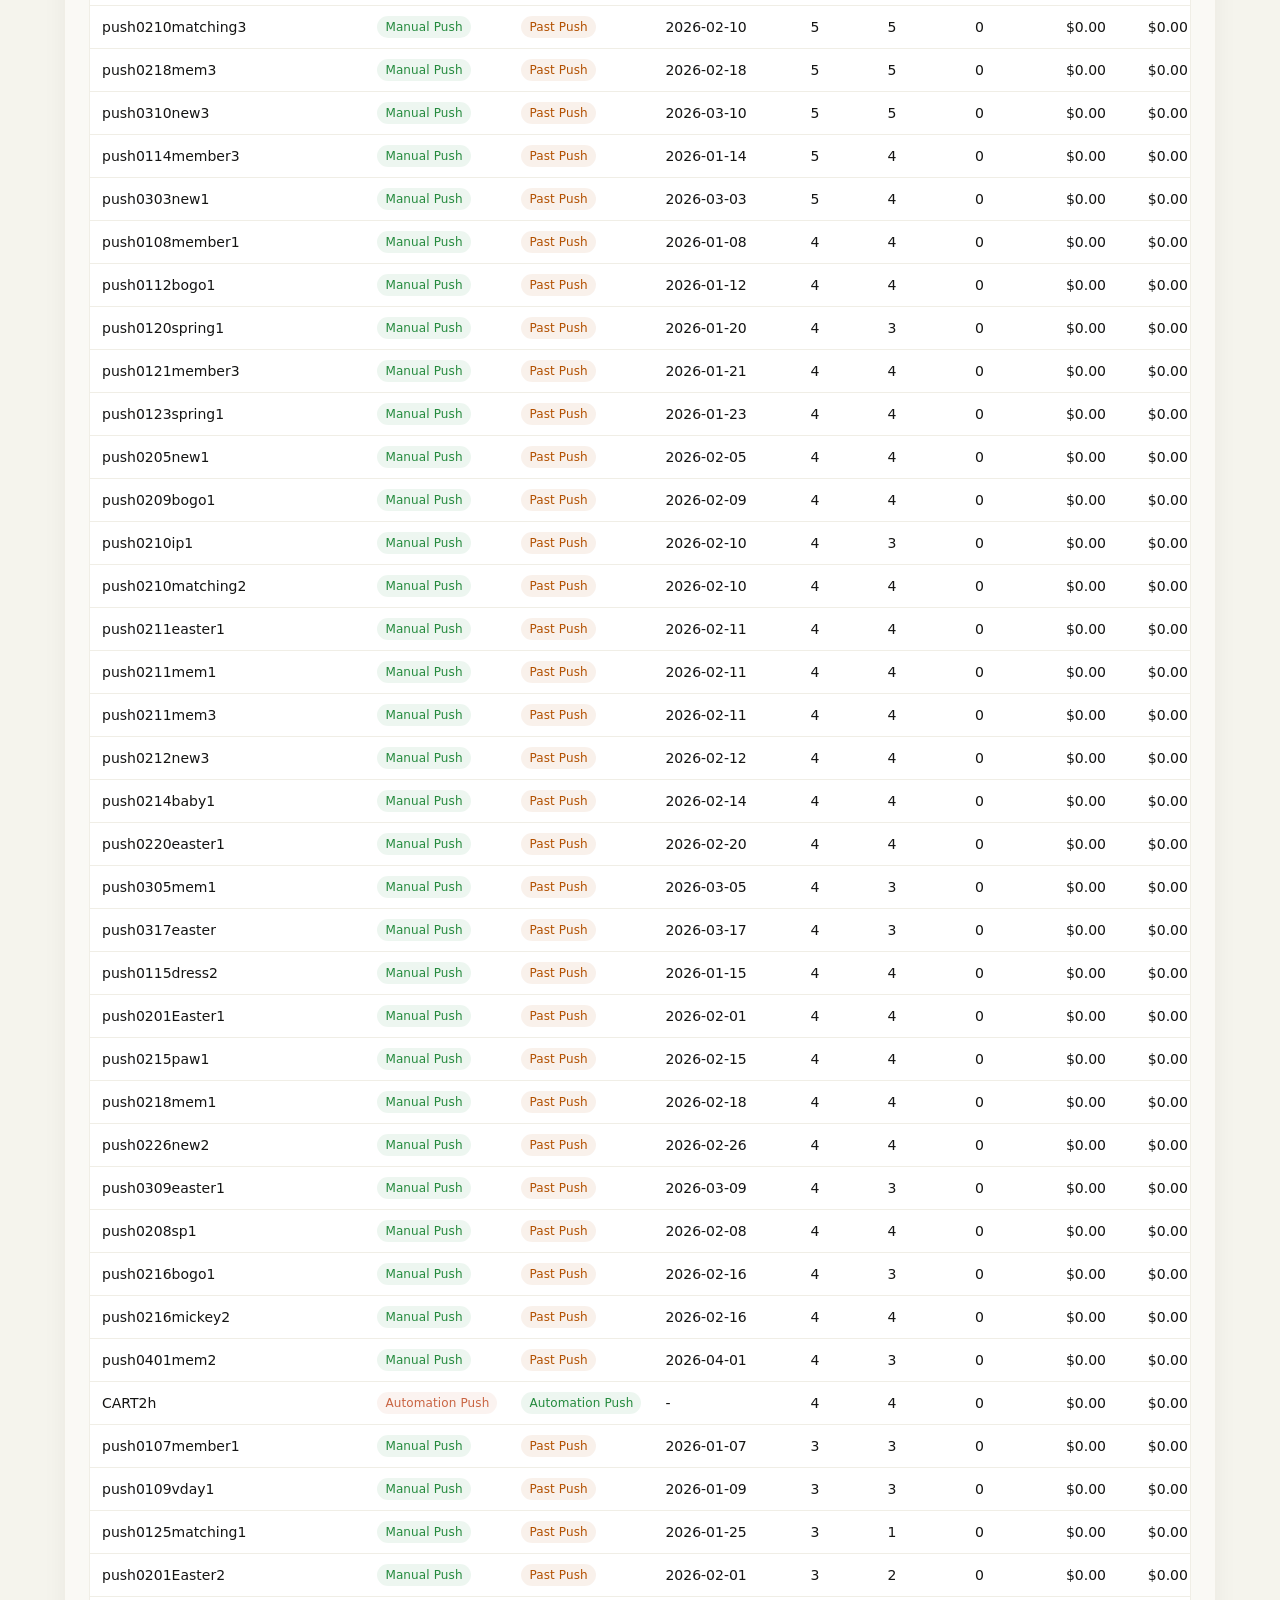
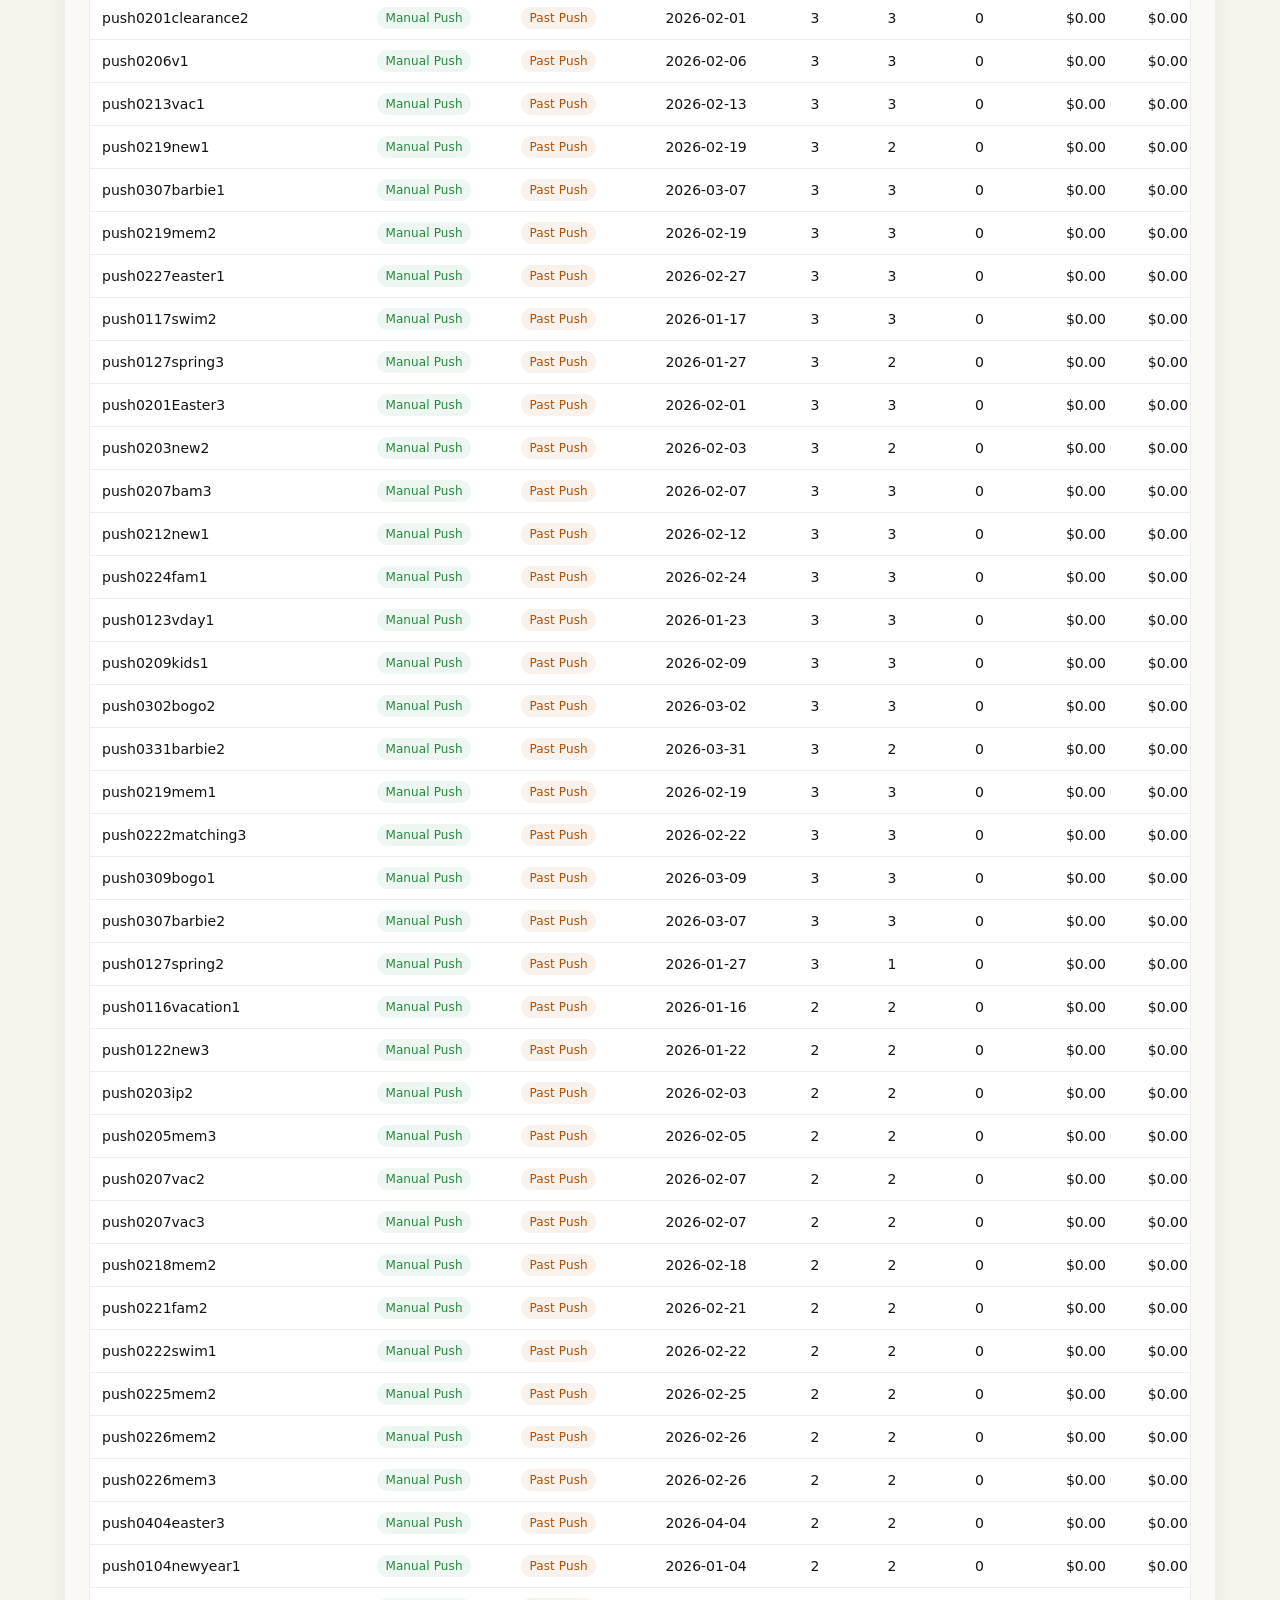
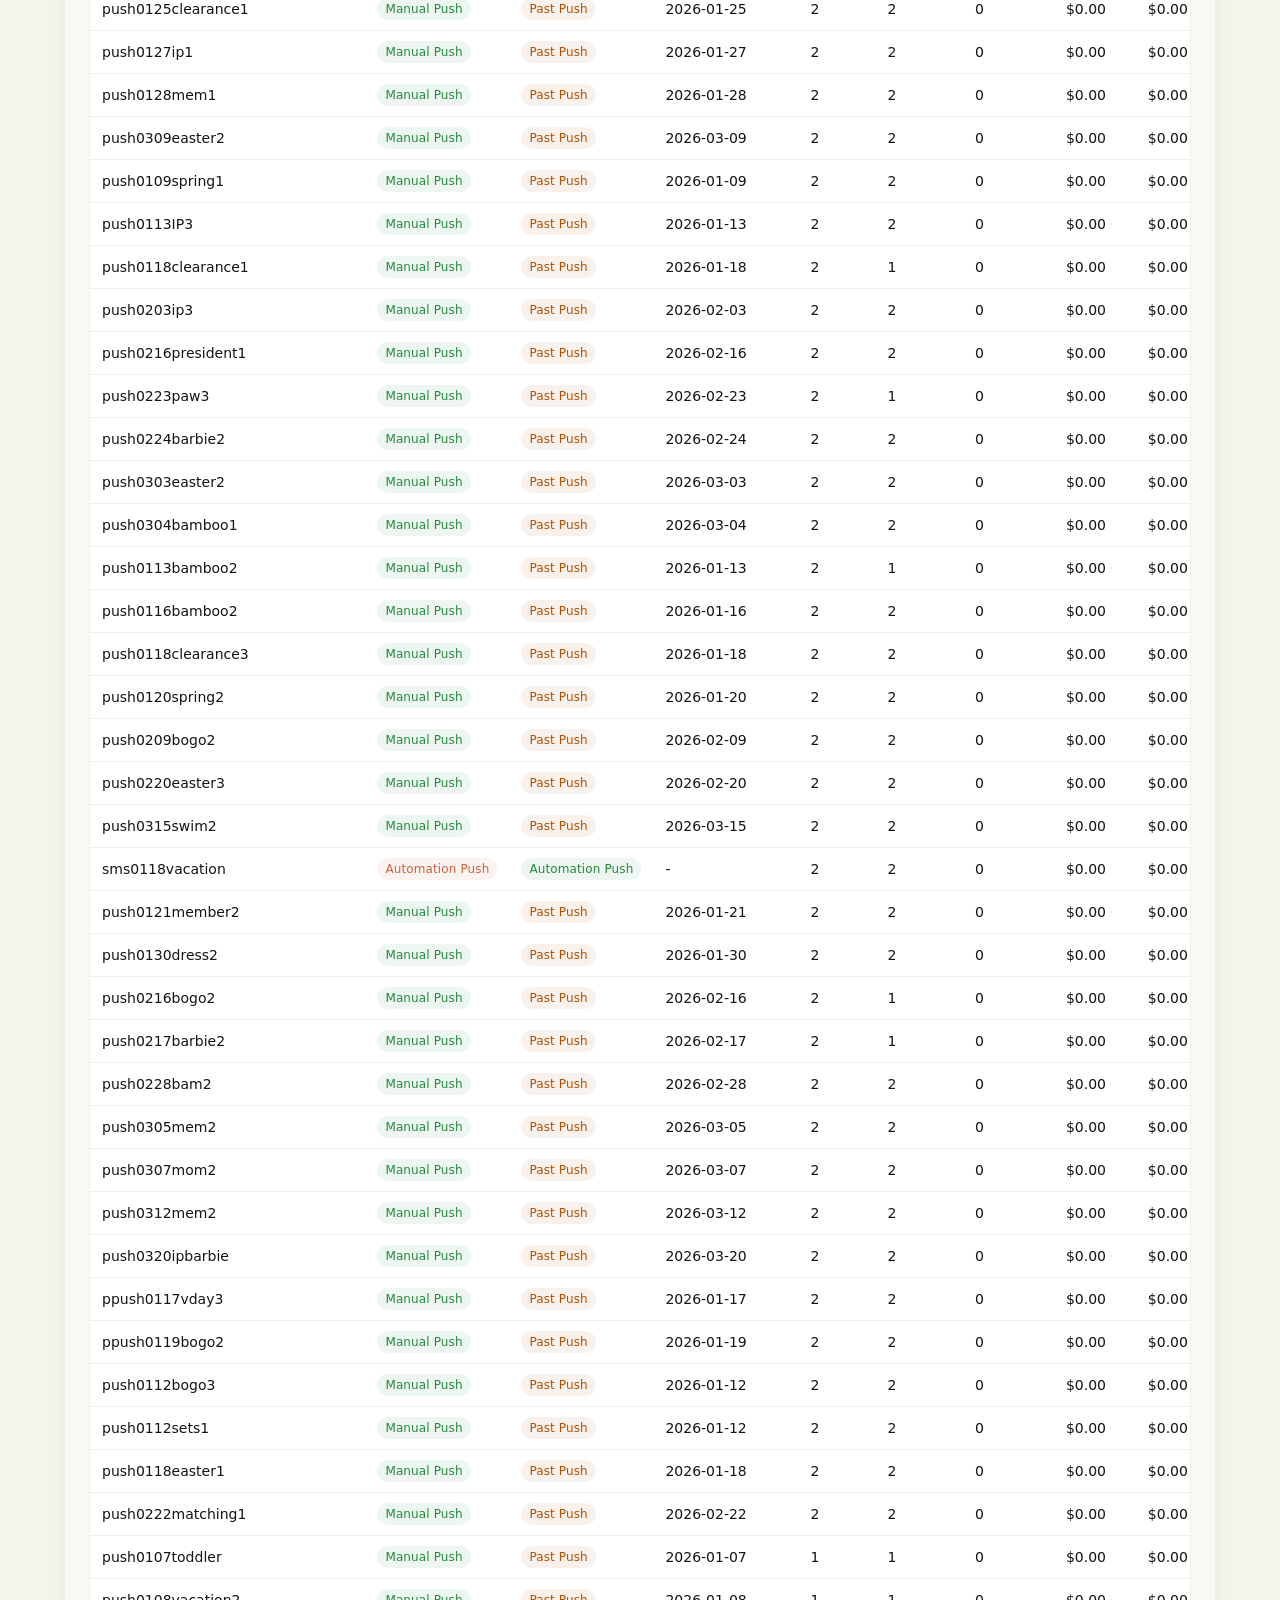
==== commit e902b69f: "Add 5 e-commerce analytics enhancements Feature 3 - Day-of-Week Performance (app-push):   New Sectio" ====
--- a/app-push/index.html
+++ b/app-push/index.html
@@ -20,14 +20,16 @@
     <a href="#sec-03">Performance</a>
     <a href="#sec-04">Contribution</a>
     <a href="#sec-05">Trends</a>
-    <a href="#sec-06">Automation</a>
-    <a href="#sec-07">Notes</a>
+    <a href="#sec-06">Day-of-Week</a>
+    <a href="#sec-07">Automation</a>
+    <a href="#sec-08">Notes</a>
   </nav>
   <div class="page-shell">
     <header class="dashboard-header">
       <div class="header-main">
         <p class="eyebrow">APP Push Dashboard</p>
         <h1 class="page-title">Campaign Performance Report</h1>
+        <p id="dataFreshness" class="page-summary"></p>
         <p id="headerSummary" class="page-summary">
           Current Period: -- ｜ Compare Period: -- ｜ Push Filter: All Push
         </p>
@@ -137,6 +139,11 @@
           </div>
 
           <div id="pushOverviewGrid" class="overview-grid push-overview-grid"></div>
+
+          <div class="chart-card" id="pushRankingCard">
+            <h3>Top 10 Push by Revenue</h3>
+            <div id="pushRankingChart" class="bar-chart empty-chart"></div>
+          </div>
 
           <div class="table-wrap">
             <table id="pushTable">
@@ -192,6 +199,21 @@
         <div class="section-head">
           <div>
             <p class="section-kicker">Section 06</p>
+            <h2 class="section-title">Day-of-Week Performance</h2>
+            <p class="section-sub">Aggregated metrics by day of week to optimize push timing (based on current period and filters).</p>
+          </div>
+        </div>
+        <div class="section-body">
+          <div id="dayOfWeekGrid" class="overview-grid dow-grid">
+            <div class="empty-state">Loading day-of-week data...</div>
+          </div>
+        </div>
+      </section>
+
+      <section id="sec-07" class="section">
+        <div class="section-head">
+          <div>
+            <p class="section-kicker">Section 07</p>
             <h2 class="section-title">Automation Push Weekly Detail</h2>
             <p class="section-sub">Week-by-week breakdown for each automation push (Sunday to Saturday) with period-over-period change.</p>
           </div>
@@ -203,10 +225,10 @@
         </div>
       </section>
 
-      <section id="sec-07" class="section">
-        <div class="section-head">
-          <div>
-            <p class="section-kicker">Section 07</p>
+      <section id="sec-08" class="section">
+        <div class="section-head">
+          <div>
+            <p class="section-kicker">Section 08</p>
             <h2 class="section-title">Notes / Validation</h2>
             <p class="section-sub">Push name parsing rules and excluded rows.</p>
           </div>
--- a/app-push/app-push.css
+++ b/app-push/app-push.css
@@ -488,6 +488,14 @@
   margin-bottom: 1rem;
 }
 
+.dow-grid {
+  grid-template-columns: repeat(7, minmax(0, 1fr));
+}
+
+.dow-best {
+  border: 2px solid var(--accent);
+}
+
 .automation-detail-block {
   margin-bottom: 1.5rem;
 }
@@ -531,6 +539,14 @@
 .automation-table .wow-bad  { color: var(--bad); font-weight: 500; }
 .automation-table .wow-neutral { color: var(--muted); }
 
+.automation-table .week-best td { background: rgba(36, 138, 61, 0.06); }
+.automation-table .week-worst td { background: rgba(181, 51, 51, 0.06); }
+
+.automation-table .summary-row td {
+  font-weight: 600;
+  border-top: 2px solid var(--line);
+}
+
 .section-control-row {
   display: grid;
   grid-template-columns: repeat(3, minmax(180px, 1fr));
@@ -543,6 +559,7 @@
   .date-filter-grid,
   .section-control-row,
   .overview-grid,
+  .dow-grid,
   .two-up,
   .trends-grid {
     grid-template-columns: repeat(2, minmax(0, 1fr));
@@ -570,30 +587,32 @@
 
 .section-nav {
   position: fixed;
-  right: 16px;
+  right: 0;
   top: 50%;
   transform: translateY(-50%);
   display: flex;
   flex-direction: column;
-  gap: 4px;
+  gap: 2px;
   z-index: 50;
 }
 
 .section-nav a {
-  padding: 5px 10px;
+  padding: 8px 14px;
   text-decoration: none;
-  color: var(--muted);
-  border-radius: 6px;
+  color: var(--sub);
+  border-radius: 8px 0 0 8px;
   background: var(--card);
   border: 1px solid var(--line);
-  font-size: 11px;
+  border-right: none;
+  font-size: 13px;
+  font-weight: 500;
   white-space: nowrap;
-  transition: color 0.15s, border-color 0.15s;
+  transition: color 0.15s, background 0.15s;
 }
 
 .section-nav a:hover {
   color: var(--accent);
-  border-color: var(--accent);
+  background: #fff;
 }
 
 @media (max-width: 720px) {
@@ -609,6 +628,7 @@
   .date-filter-grid,
   .section-control-row,
   .overview-grid,
+  .dow-grid,
   .two-up,
   .trends-grid {
     grid-template-columns: 1fr;
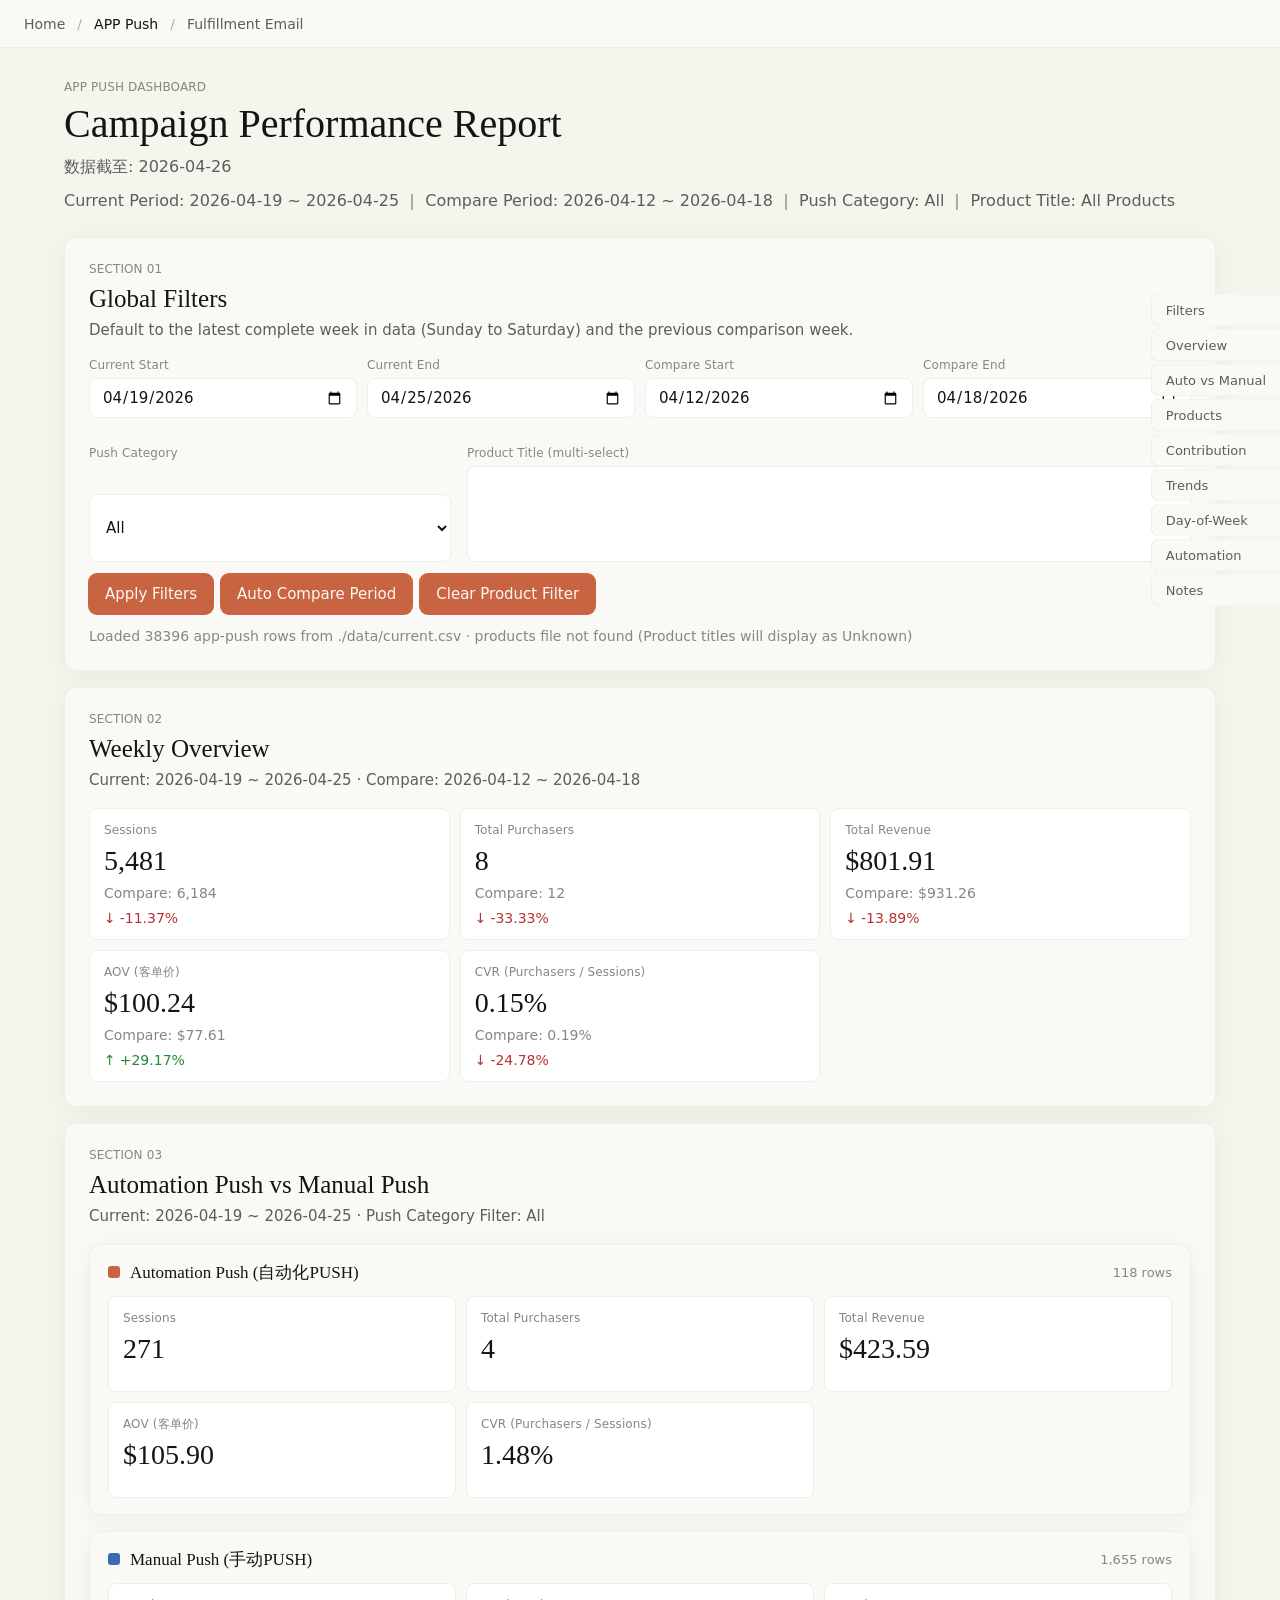
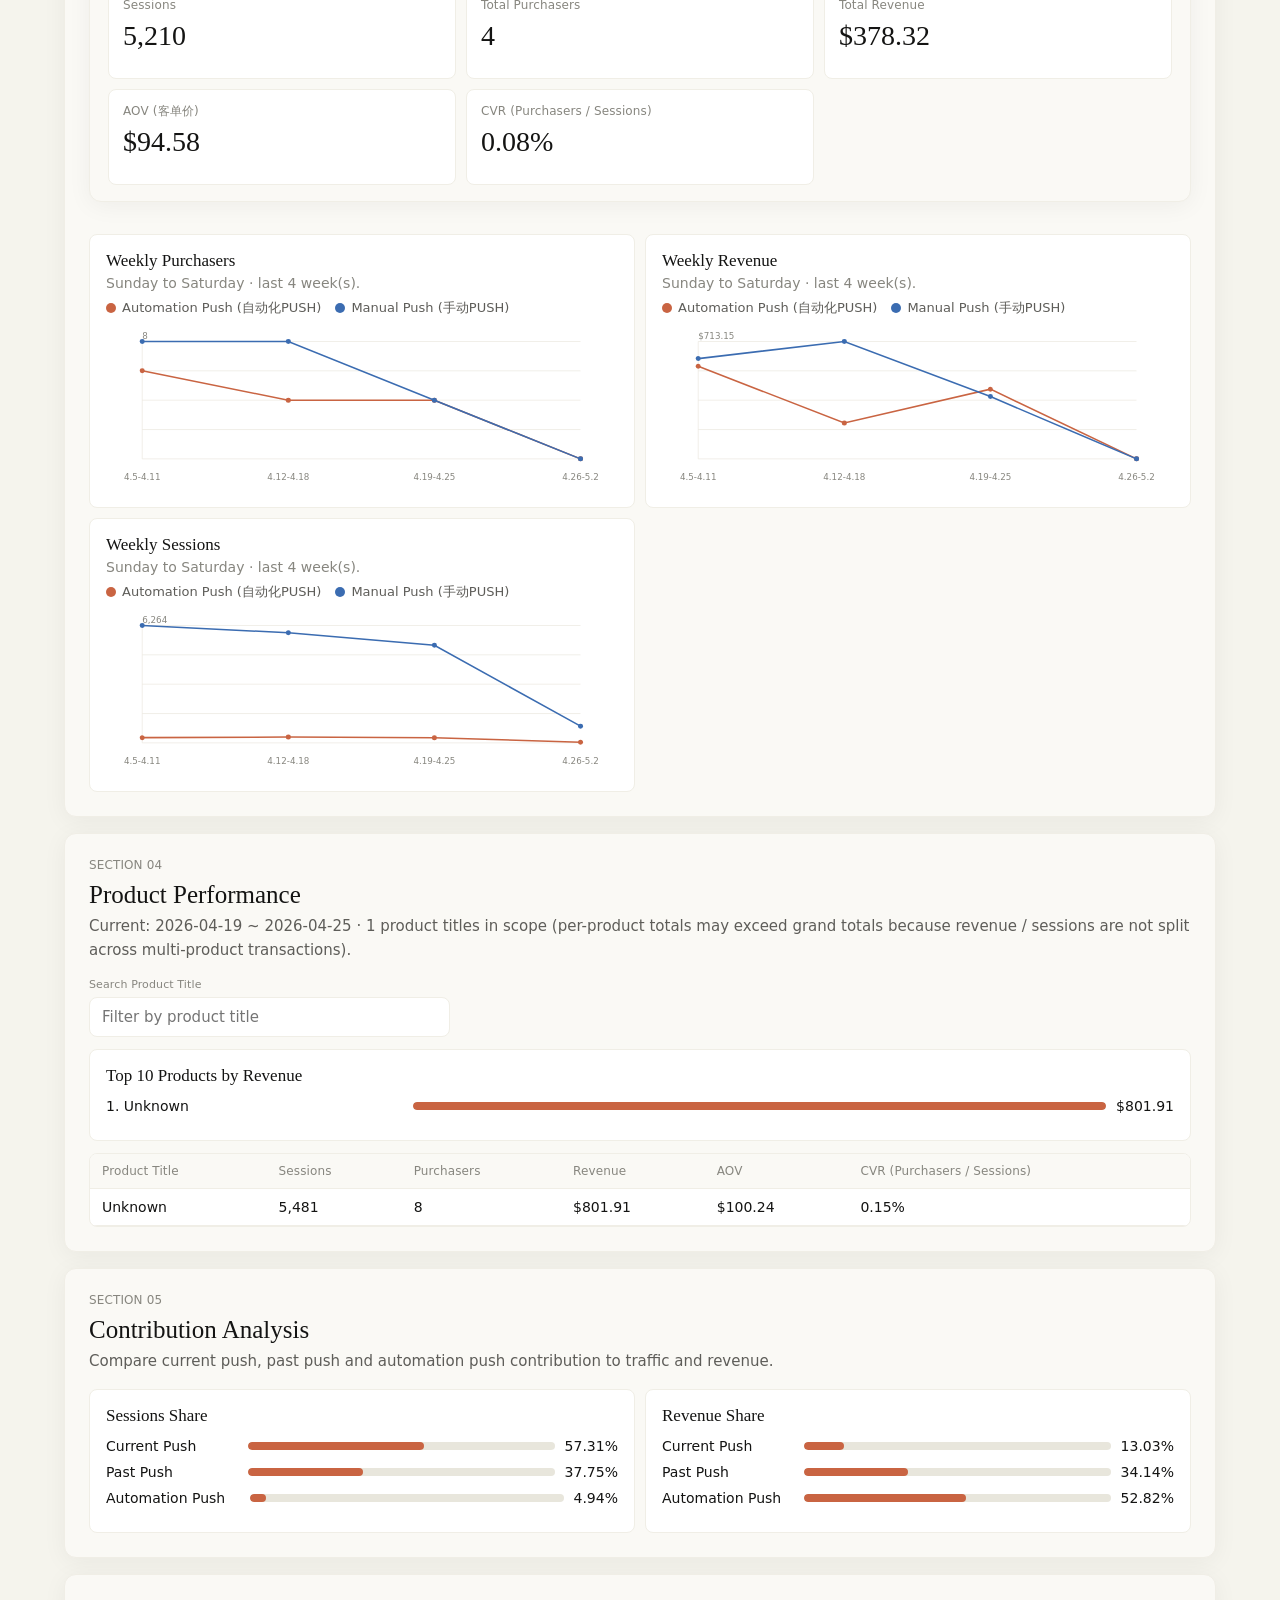
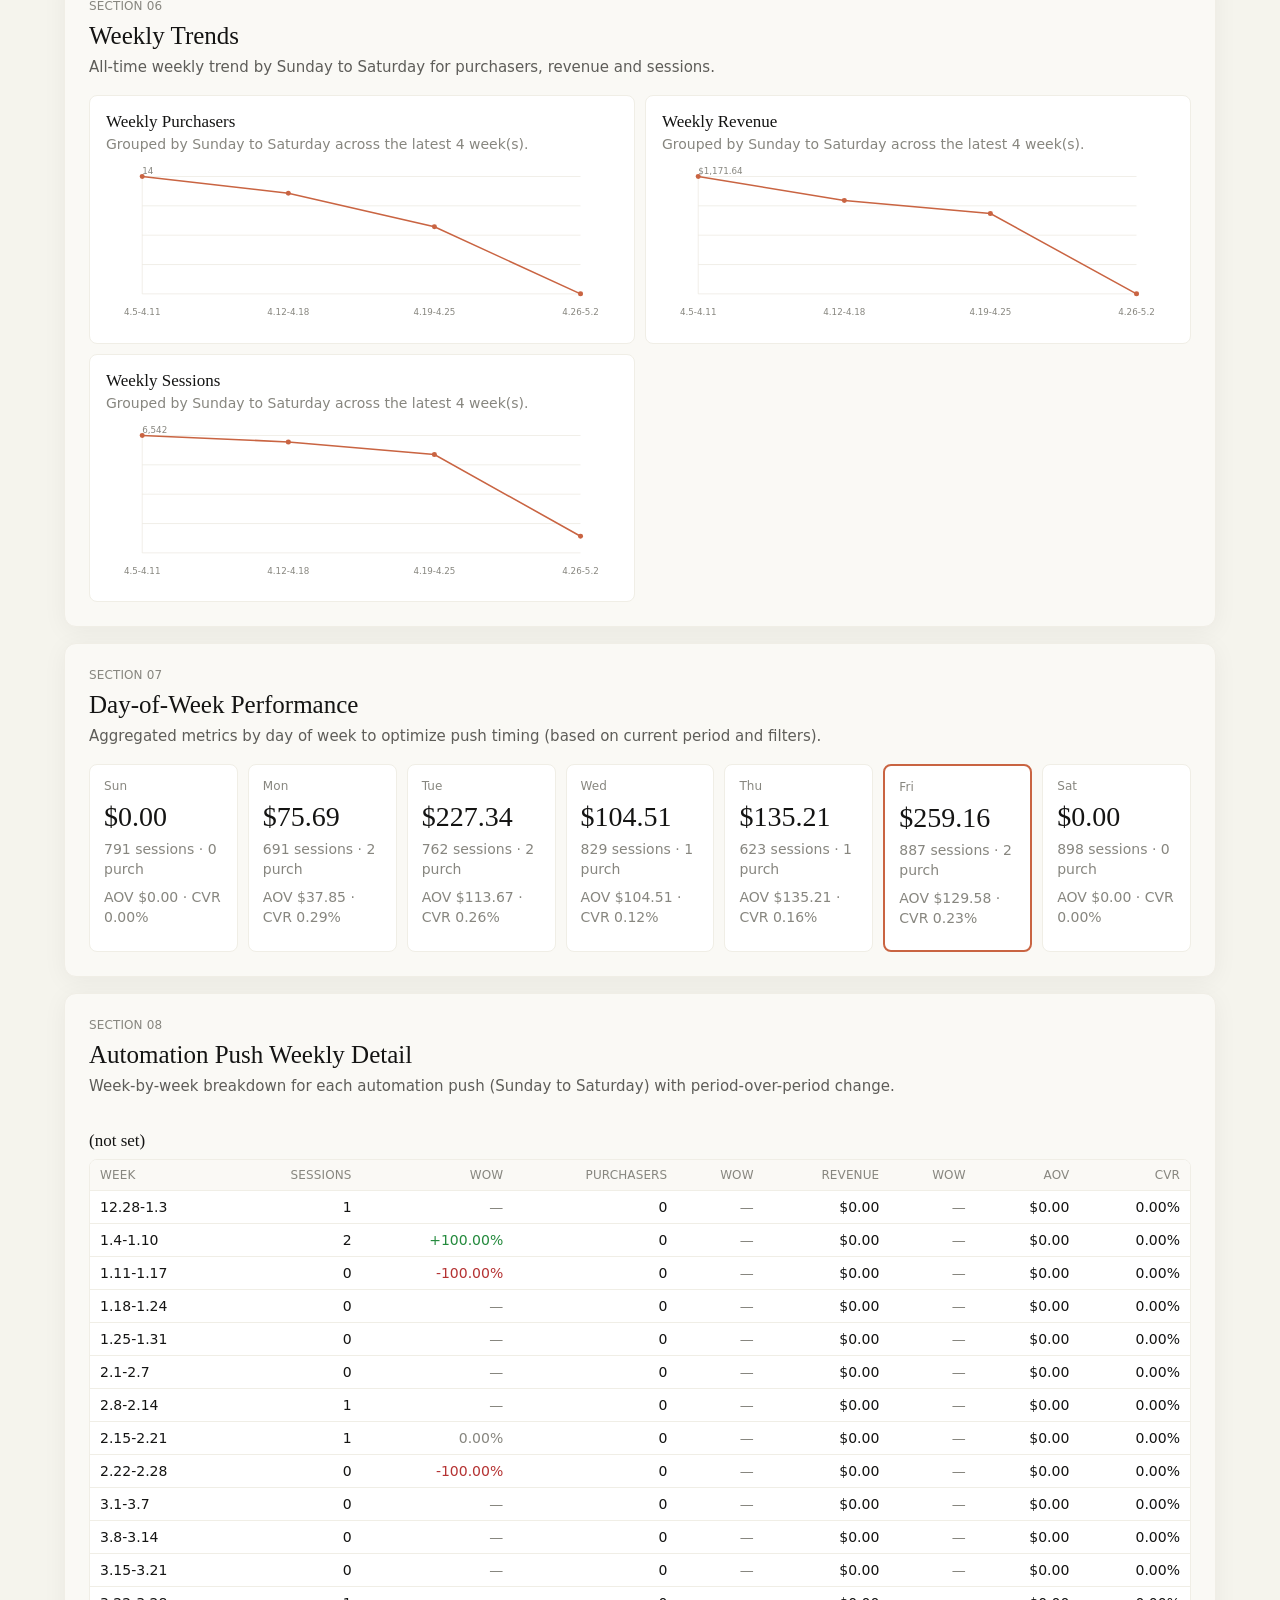
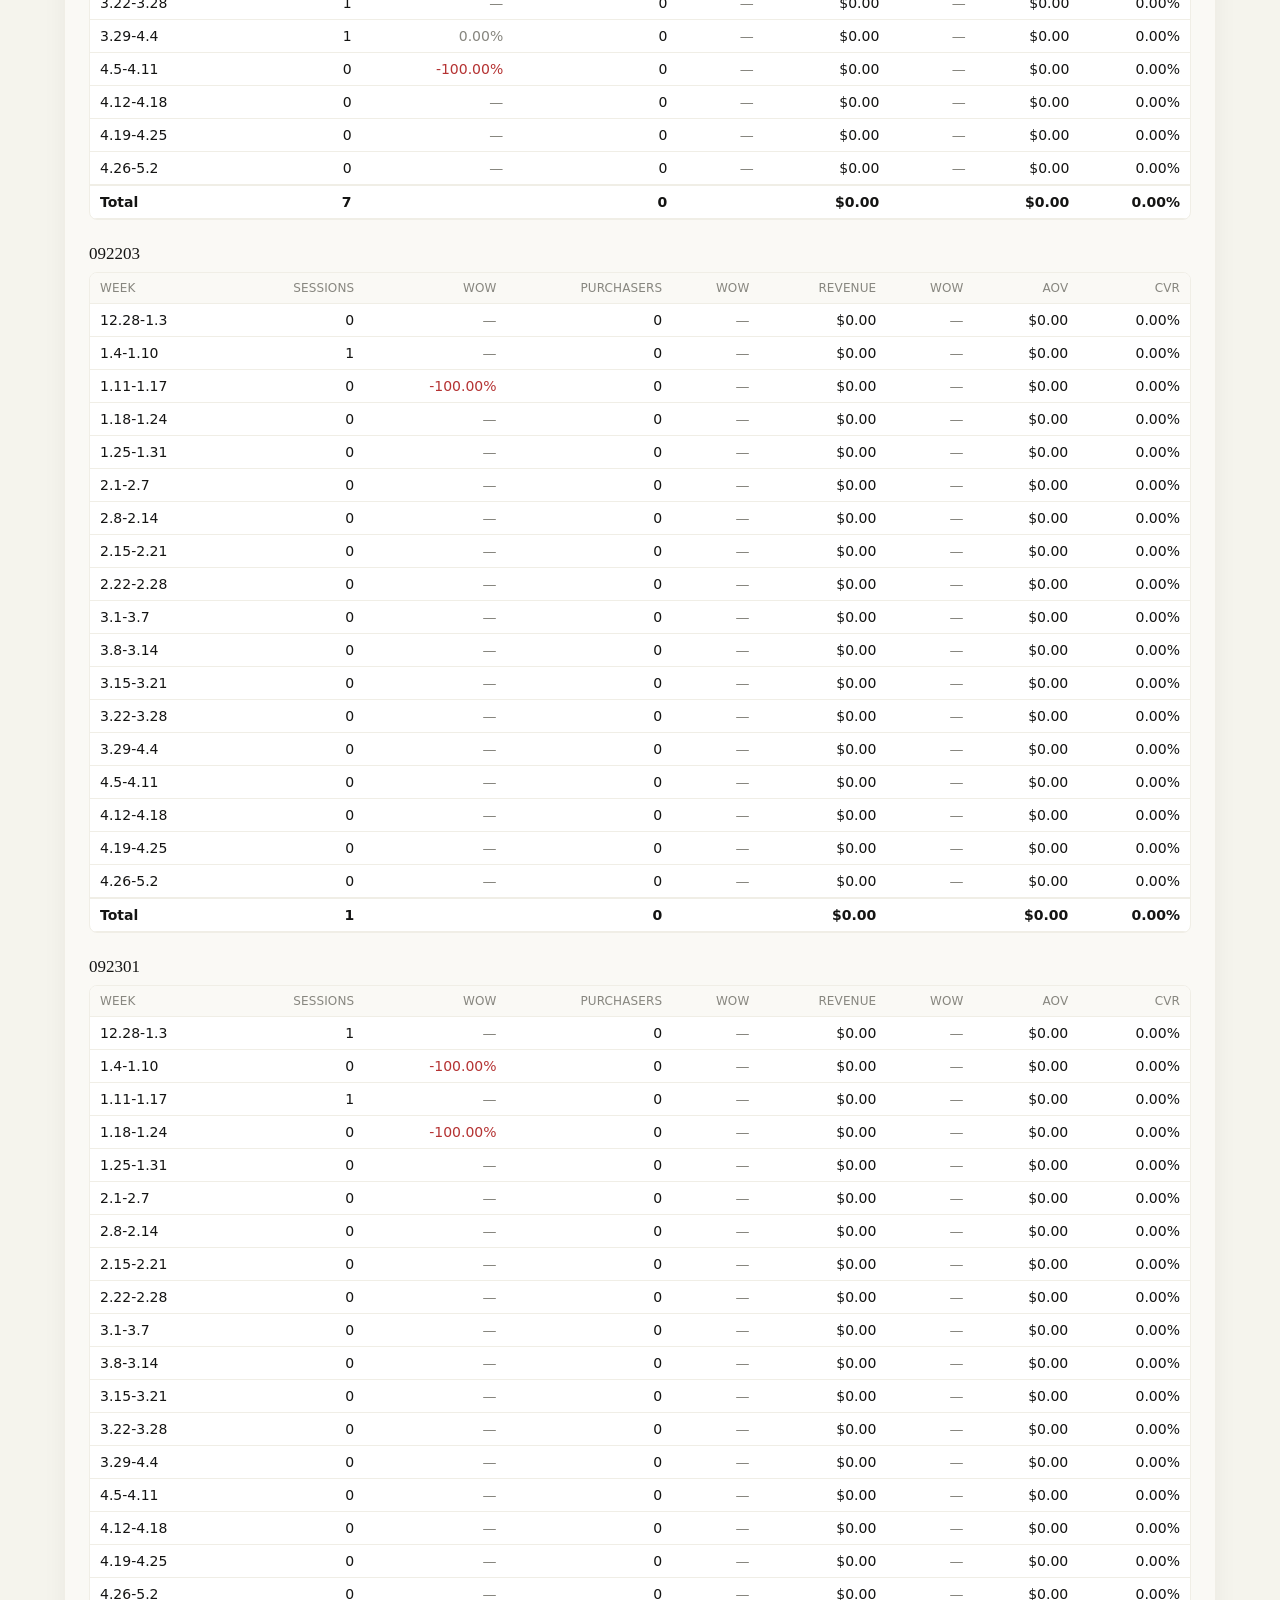
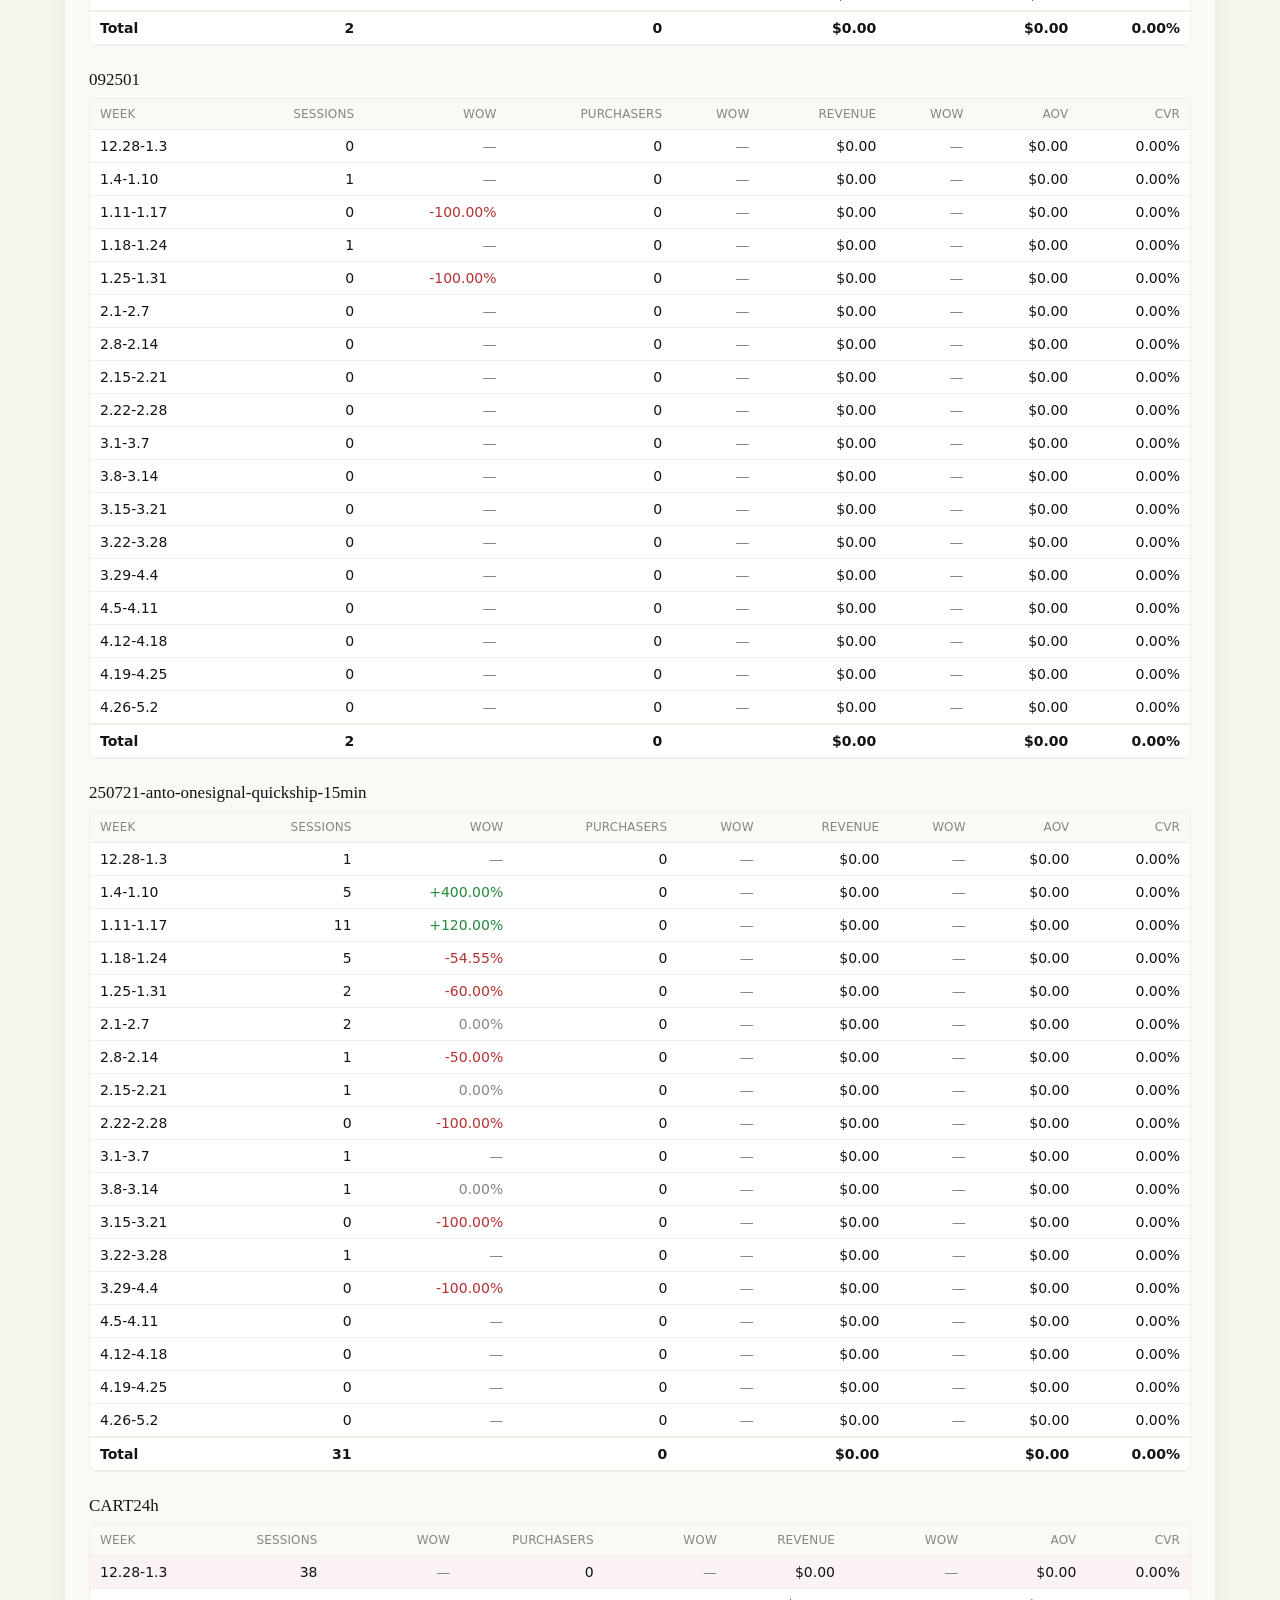
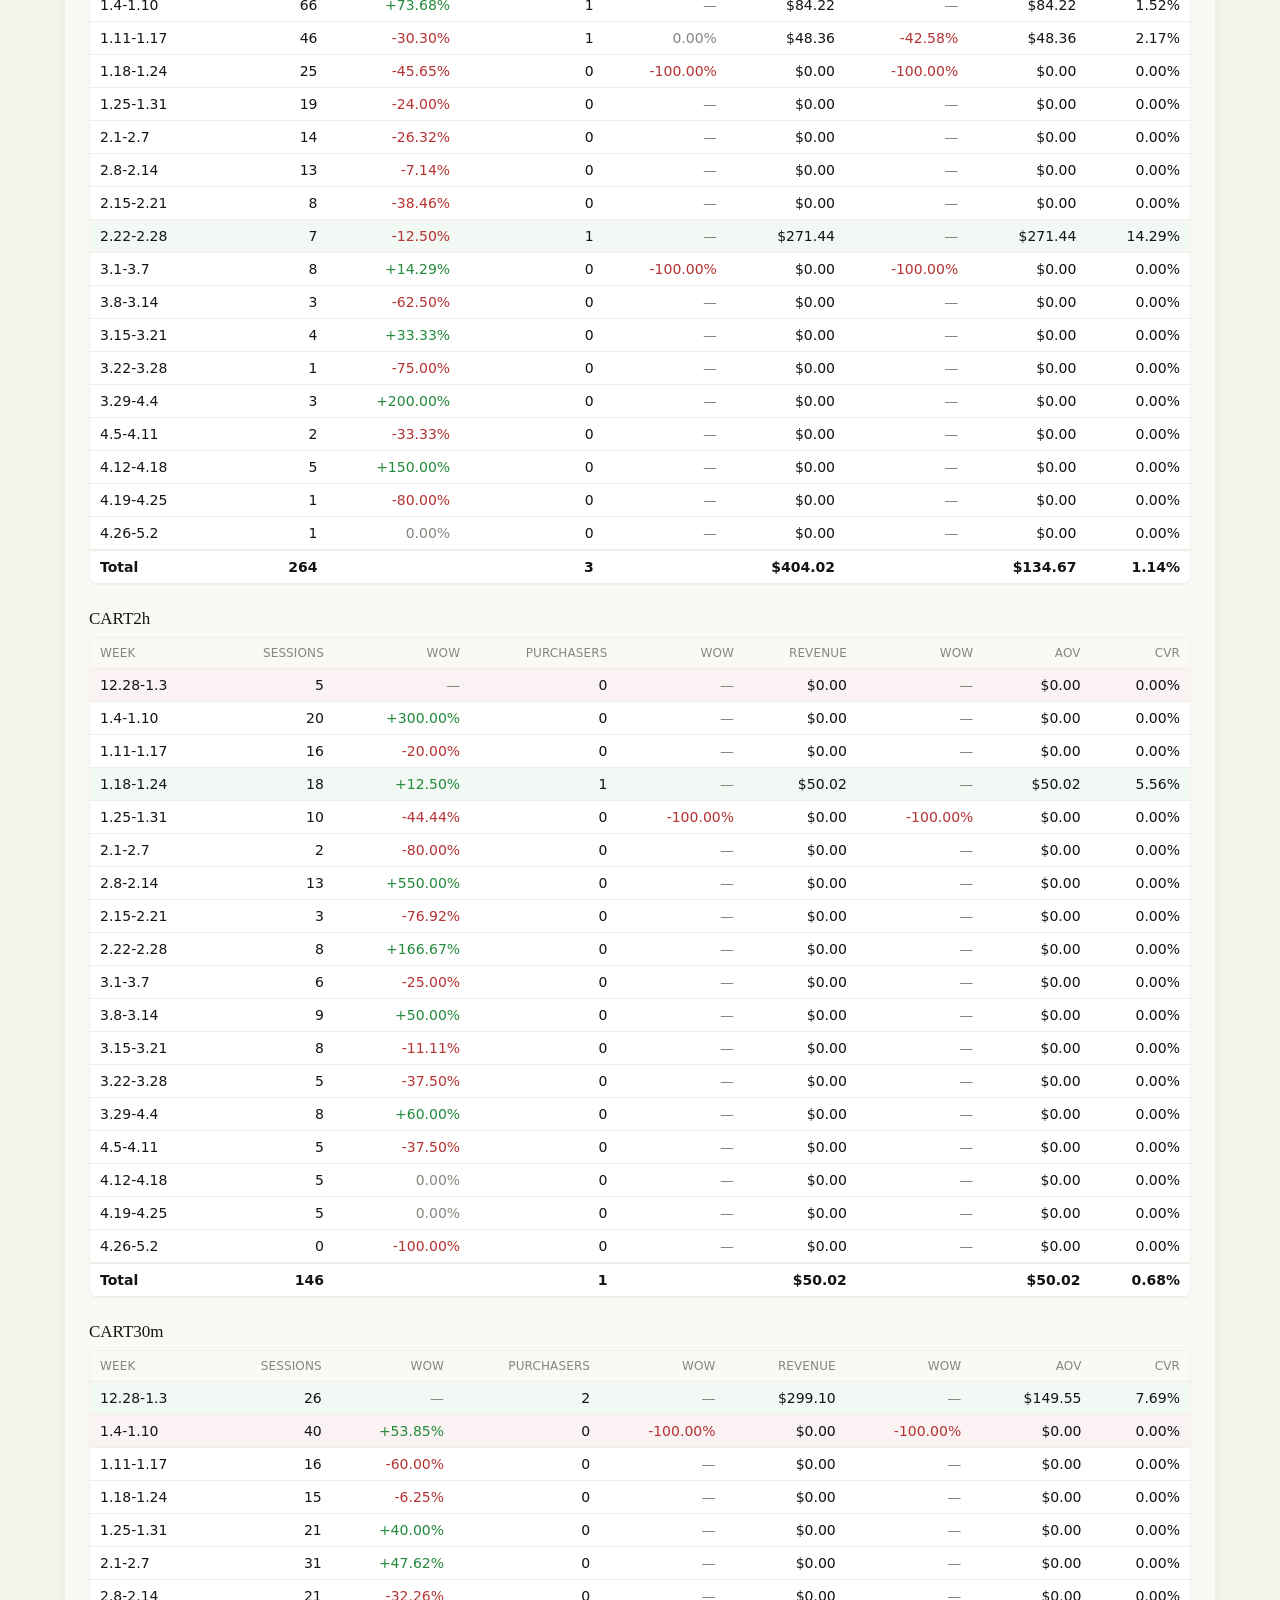
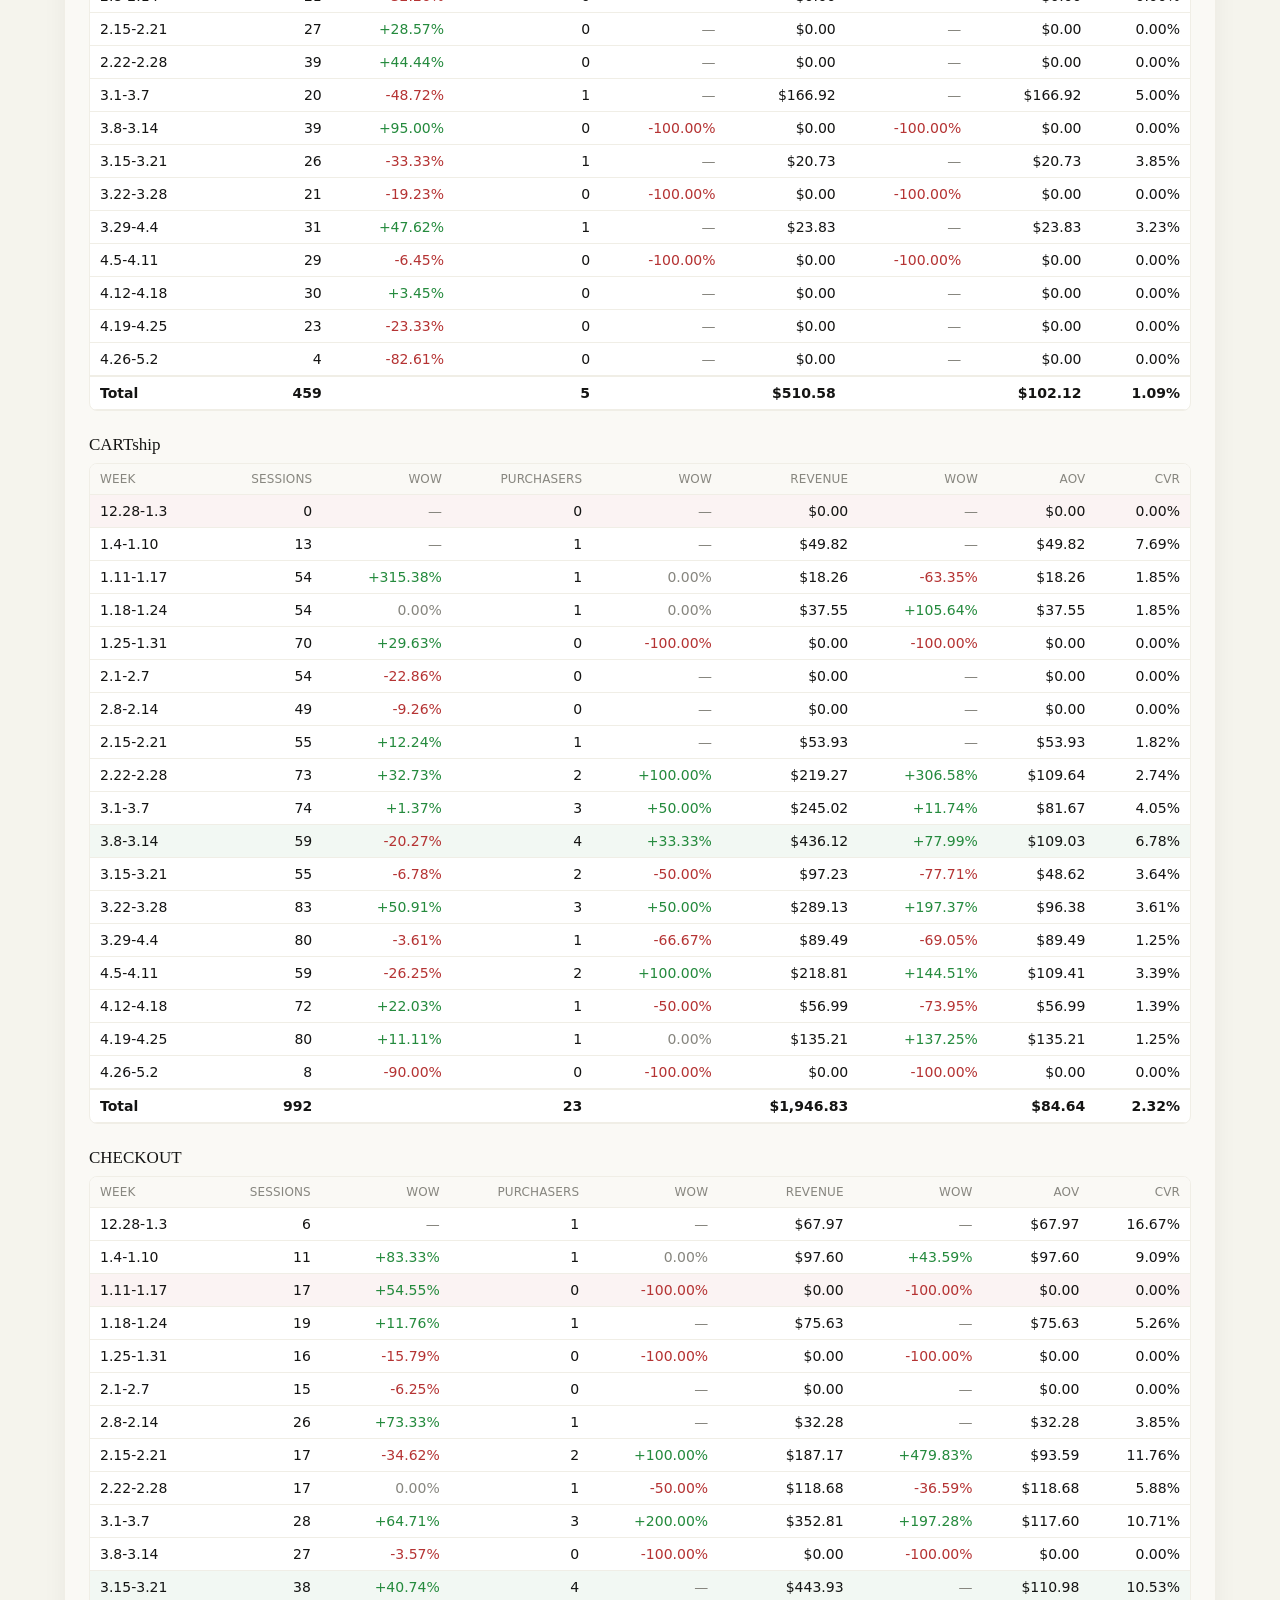
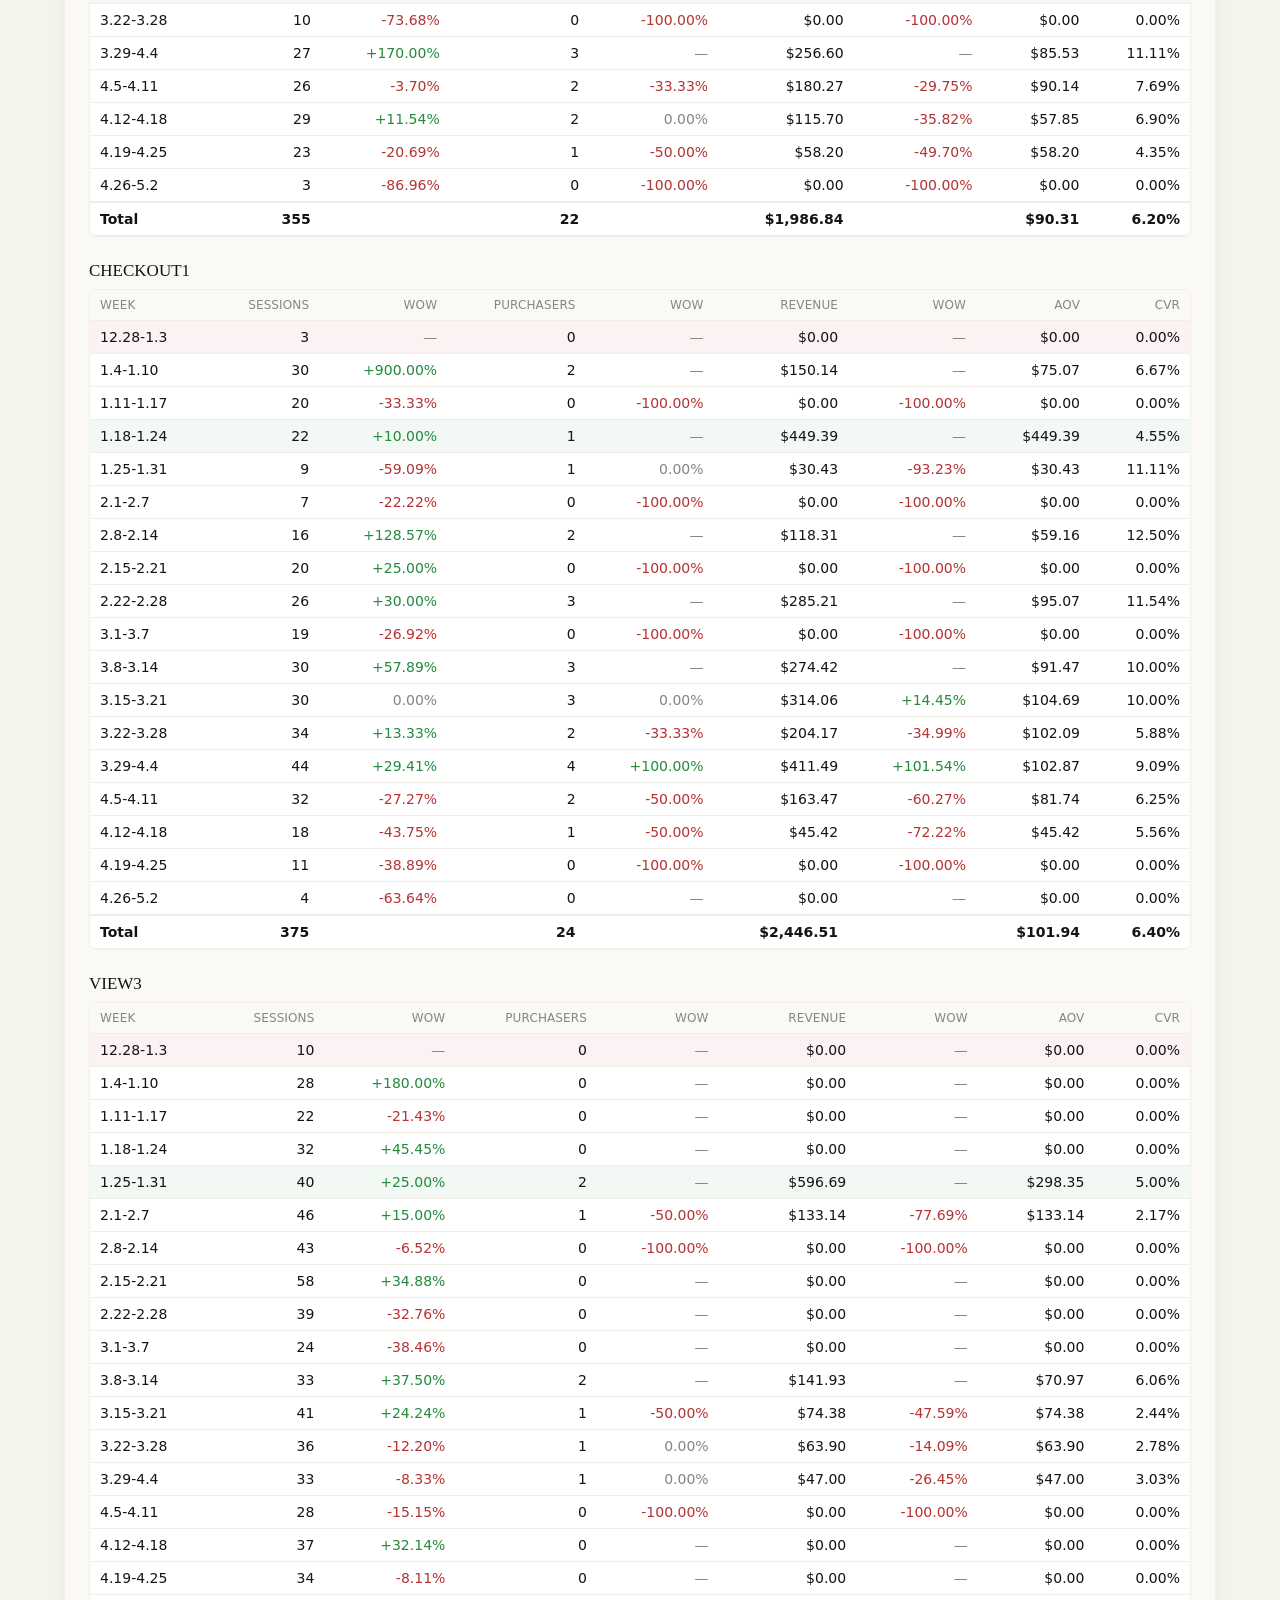
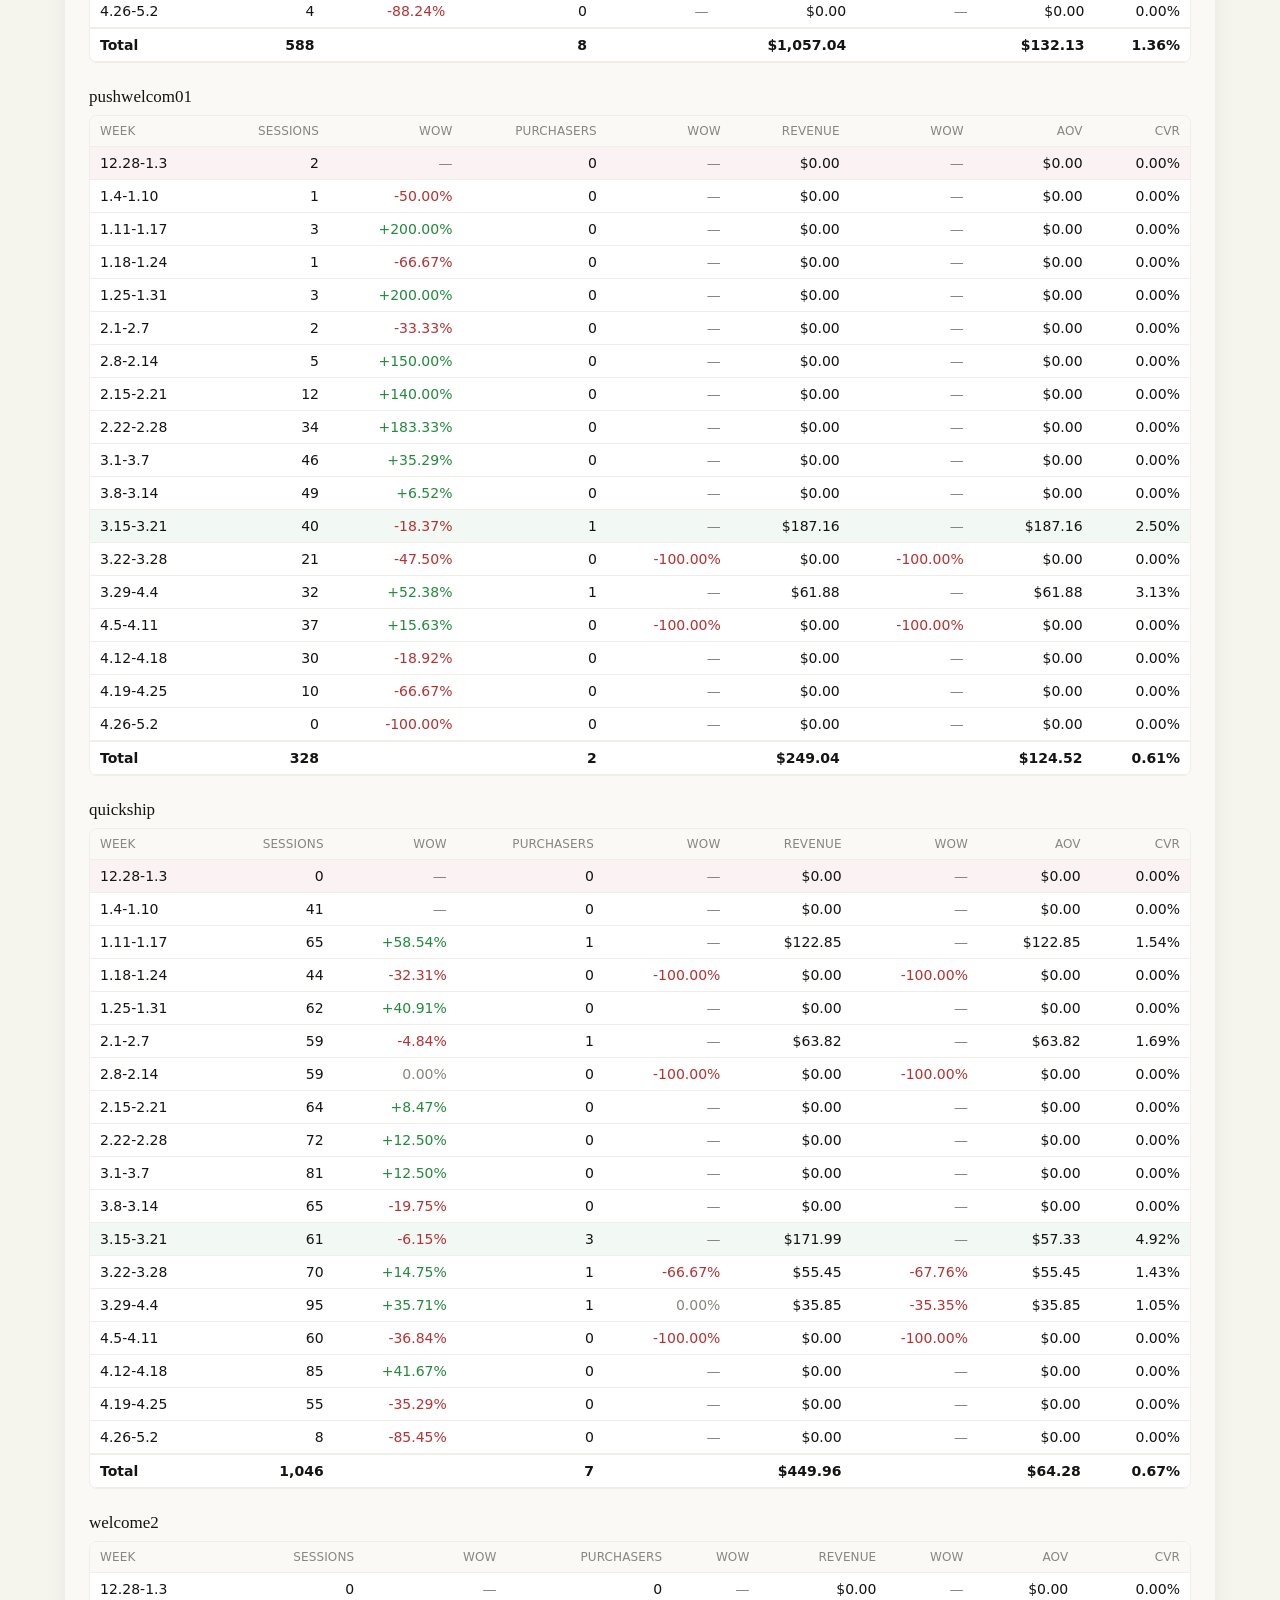
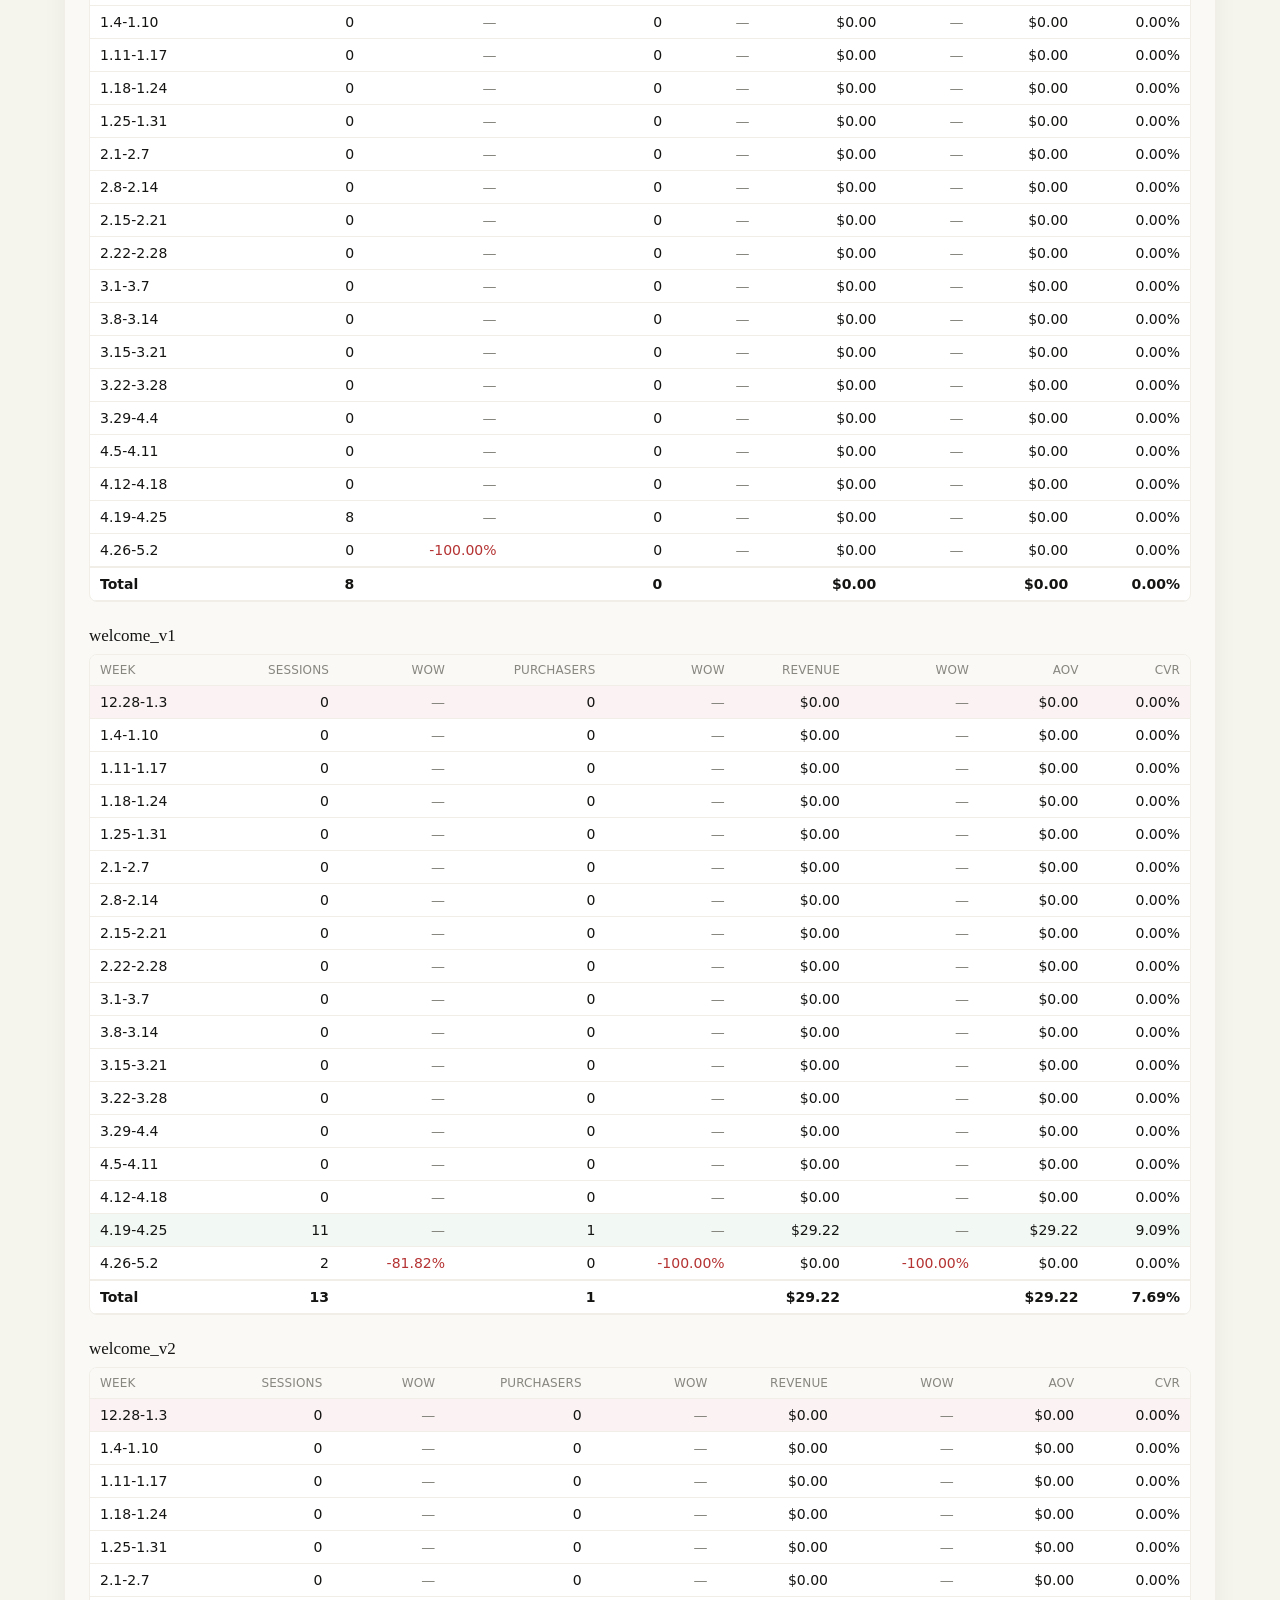
==== commit ce655912: "Adapt PUSH dashboard to new schema with transaction ID + product join Main table schema changed: dro" ====
--- a/app-push/index.html
+++ b/app-push/index.html
@@ -17,12 +17,13 @@
   <nav class="section-nav">
     <a href="#sec-01">Filters</a>
     <a href="#sec-02">Overview</a>
-    <a href="#sec-03">Performance</a>
-    <a href="#sec-04">Contribution</a>
-    <a href="#sec-05">Trends</a>
-    <a href="#sec-06">Day-of-Week</a>
-    <a href="#sec-07">Automation</a>
-    <a href="#sec-08">Notes</a>
+    <a href="#sec-03">Auto vs Manual</a>
+    <a href="#sec-04">Products</a>
+    <a href="#sec-05">Contribution</a>
+    <a href="#sec-06">Trends</a>
+    <a href="#sec-07">Day-of-Week</a>
+    <a href="#sec-08">Automation</a>
+    <a href="#sec-09">Notes</a>
   </nav>
   <div class="page-shell">
     <header class="dashboard-header">
@@ -68,9 +69,26 @@
             </label>
           </div>
 
+          <div class="filter-grid product-filter-grid">
+            <label class="control">
+              <span>Push Category</span>
+              <select id="pushCategoryFilter">
+                <option value="all">All</option>
+                <option value="manual">Manual Push (手动PUSH)</option>
+                <option value="automation">Automation Push (自动化PUSH)</option>
+              </select>
+            </label>
+
+            <label class="control control-product">
+              <span>Product Title (multi-select)</span>
+              <select id="productTitleFilter" multiple size="4"></select>
+            </label>
+          </div>
+
           <div class="filter-actions">
             <button id="applyDateRange" class="secondary-button" type="button">Apply Filters</button>
             <button id="useLatestWeek" class="secondary-button" type="button">Auto Compare Period</button>
+            <button id="productTitleClear" class="secondary-button" type="button">Clear Product Filter</button>
           </div>
 
           <p id="fileMeta" class="section-note">Loading app-push repository data...</p>
@@ -96,61 +114,48 @@
         <div class="section-head">
           <div>
             <p class="section-kicker">Section 03</p>
-            <h2 class="section-title">Push Performance</h2>
-            <p id="pushTableContext" class="section-sub">
-              Push-level performance based on selected period and push classification.
-            </p>
-          </div>
-        </div>
-
-        <div class="section-body">
-          <div class="section-control-row four-up-controls">
+            <h2 class="section-title">Automation Push vs Manual Push</h2>
+            <p id="categoryContext" class="section-sub">Source / medium dimension grouped into Automation Push (自动化PUSH) vs Manual Push (手动PUSH), with Sunday-to-Saturday weekly trend lines.</p>
+          </div>
+        </div>
+        <div class="section-body">
+          <div id="categoryCardGrid" class="category-card-grid">
+            <div class="empty-state">Loading category breakdown...</div>
+          </div>
+
+          <div id="categoryTrendGrid" class="chart-grid trends-grid four-up-trends">
+            <div class="chart-card empty-chart">Loading category weekly trend charts...</div>
+          </div>
+        </div>
+      </section>
+
+      <section id="sec-04" class="section">
+        <div class="section-head">
+          <div>
+            <p class="section-kicker">Section 04</p>
+            <h2 class="section-title">Product Performance</h2>
+            <p id="productContext" class="section-sub">Per-product analytics joined via Transaction ID.</p>
+          </div>
+        </div>
+        <div class="section-body">
+          <div class="section-control-row">
             <label class="control compact-control">
-              <span>Push Category</span>
-              <select id="pushCategoryFilter">
-                <option value="all">All</option>
-                <option value="manual">Manual Push</option>
-                <option value="automation">Automation Push</option>
-              </select>
-            </label>
-
-            <label class="control compact-control">
-              <span>Push Name Group</span>
-              <select id="pushBucketFilter">
-                <option value="all">All</option>
-                <option value="current">Current Push</option>
-                <option value="past">Past Push</option>
-                <option value="automation">Automation Push</option>
-              </select>
-            </label>
-
-            <label class="control compact-control">
-              <span>Search Push</span>
-              <input id="pushSearch" type="search" placeholder="Search push name" />
-            </label>
-
-            <label class="control compact-control">
-              <span>Zero Rows</span>
-              <select id="zeroRowFilter">
-                <option value="show">Show All Rows</option>
-                <option value="hide">Hide Zero Rows</option>
-              </select>
-            </label>
-          </div>
-
-          <div id="pushOverviewGrid" class="overview-grid push-overview-grid"></div>
-
-          <div class="chart-card" id="pushRankingCard">
-            <h3>Top 10 Push by Revenue</h3>
-            <div id="pushRankingChart" class="bar-chart empty-chart"></div>
+              <span>Search Product Title</span>
+              <input id="productSearch" type="search" placeholder="Filter by product title" />
+            </label>
+          </div>
+
+          <div class="chart-card" id="productRankingCard">
+            <h3>Top 10 Products by Revenue</h3>
+            <div id="productRankingChart" class="bar-chart empty-chart"></div>
           </div>
 
           <div class="table-wrap">
-            <table id="pushTable">
+            <table id="productTable">
               <thead></thead>
               <tbody>
                 <tr>
-                  <td class="empty-cell">Loading app-push table...</td>
+                  <td class="empty-cell">Loading product table...</td>
                 </tr>
               </tbody>
             </table>
@@ -158,10 +163,10 @@
         </div>
       </section>
 
-      <section id="sec-04" class="section">
-        <div class="section-head">
-          <div>
-            <p class="section-kicker">Section 04</p>
+      <section id="sec-05" class="section">
+        <div class="section-head">
+          <div>
+            <p class="section-kicker">Section 05</p>
             <h2 class="section-title">Contribution Analysis</h2>
             <p class="section-sub">Compare current push, past push and automation push contribution to traffic and revenue.</p>
           </div>
@@ -180,12 +185,12 @@
         </div>
       </section>
 
-      <section id="sec-05" class="section">
-        <div class="section-head">
-          <div>
-            <p class="section-kicker">Section 05</p>
+      <section id="sec-06" class="section">
+        <div class="section-head">
+          <div>
+            <p class="section-kicker">Section 06</p>
             <h2 class="section-title">Weekly Trends</h2>
-            <p class="section-sub">All-time weekly trend by Sunday to Saturday for purchasers, revenue, sessions and UV.</p>
+            <p class="section-sub">All-time weekly trend by Sunday to Saturday for purchasers, revenue and sessions.</p>
           </div>
         </div>
         <div class="section-body">
@@ -195,10 +200,10 @@
         </div>
       </section>
 
-      <section id="sec-06" class="section">
-        <div class="section-head">
-          <div>
-            <p class="section-kicker">Section 06</p>
+      <section id="sec-07" class="section">
+        <div class="section-head">
+          <div>
+            <p class="section-kicker">Section 07</p>
             <h2 class="section-title">Day-of-Week Performance</h2>
             <p class="section-sub">Aggregated metrics by day of week to optimize push timing (based on current period and filters).</p>
           </div>
@@ -210,10 +215,10 @@
         </div>
       </section>
 
-      <section id="sec-07" class="section">
-        <div class="section-head">
-          <div>
-            <p class="section-kicker">Section 07</p>
+      <section id="sec-08" class="section">
+        <div class="section-head">
+          <div>
+            <p class="section-kicker">Section 08</p>
             <h2 class="section-title">Automation Push Weekly Detail</h2>
             <p class="section-sub">Week-by-week breakdown for each automation push (Sunday to Saturday) with period-over-period change.</p>
           </div>
@@ -225,22 +230,24 @@
         </div>
       </section>
 
-      <section id="sec-08" class="section">
-        <div class="section-head">
-          <div>
-            <p class="section-kicker">Section 08</p>
+      <section id="sec-09" class="section">
+        <div class="section-head">
+          <div>
+            <p class="section-kicker">Section 09</p>
             <h2 class="section-title">Notes / Validation</h2>
-            <p class="section-sub">Push name parsing rules and excluded rows.</p>
+            <p class="section-sub">Data model, join behaviour and excluded rows.</p>
           </div>
         </div>
         <div class="section-body">
           <div class="note-box">
             <ul>
-              <li><strong>Manual Push</strong>: push or ppush prefix.</li>
-              <li><strong>Automation Push</strong>: any push name not starting with push / ppush.</li>
-              <li><strong>Current Push</strong>: manual push name date falls inside the selected current period.</li>
-              <li><strong>Past Push</strong>: manual push name date is earlier than the selected current period start.</li>
-              <li><strong>Future / Invalid</strong>: manual push name date is later than the selected current period end, or its name cannot be parsed into a valid month.day.</li>
+              <li><strong>Auto / Manual classification</strong>: derived directly from the <code>Source / medium</code> column. <code>automation / app-push</code> → Automation Push; <code>manual / app-push</code> → Manual Push.</li>
+              <li><strong>Push name</strong>: shown from <code>Manual term</code> (falls back to <code>Session manual term</code> when Manual term is empty / <code>(not set)</code>).</li>
+              <li><strong>Purchasers</strong>: each row with a real <code>Transaction ID</code> = 1 purchaser. Rows with <code>(not set)</code> Transaction ID contribute Sessions only.</li>
+              <li><strong>CVR</strong> = Total Purchasers / Total Sessions (Total users column was removed from the source table).</li>
+              <li><strong>Current Push / Past Push / Future / Invalid</strong>: derived from manual-term <code>pushMMDD</code> patterns relative to the current period.</li>
+              <li><strong>Product join</strong>: main table joins to <code>orders_with_date_jan_apr_2026.csv</code> on <code>Transaction ID</code>. Multiple Product titles for the same transaction are concatenated as <code>A | B | C</code>. Missing or unmatched transaction IDs render as <code>Unknown</code>.</li>
+              <li><strong>Per-product attribution</strong>: Purchasers per product = count of <code>(Transaction × Product title)</code> rows in table B (one row = one product unit). Revenue / Sessions are <strong>not split</strong> across multi-product transactions; each product receives the row's full value, so per-product totals can exceed grand totals by design.</li>
             </ul>
           </div>
 
--- a/app-push/app-push.css
+++ b/app-push/app-push.css
@@ -704,3 +704,78 @@
     grid-template-columns: repeat(2, minmax(0, 1fr));
   }
 }
+
+.product-filter-grid {
+  display: grid;
+  grid-template-columns: minmax(220px, 1fr) minmax(260px, 2fr);
+  gap: 16px;
+  margin-top: 16px;
+}
+
+.control-product select[multiple] {
+  min-height: 96px;
+  padding: 6px 8px;
+}
+
+.category-card-grid {
+  display: grid;
+  gap: 16px;
+  margin-bottom: 20px;
+}
+
+.category-block {
+  border: 1px solid var(--line);
+  border-radius: 12px;
+  background: var(--card);
+  padding: 16px 18px;
+  box-shadow: var(--shadow);
+}
+
+.category-block-head {
+  display: flex;
+  align-items: center;
+  gap: 10px;
+  margin-bottom: 12px;
+}
+
+.category-block-title {
+  margin: 0;
+  font-family: Georgia, "Anthropic Serif", "Times New Roman", serif;
+  font-size: 17px;
+  font-weight: 500;
+}
+
+.category-block-meta {
+  margin-left: auto;
+  font-size: 13px;
+  color: var(--muted);
+}
+
+.category-swatch {
+  display: inline-block;
+  width: 12px;
+  height: 12px;
+  border-radius: 3px;
+}
+
+.legend-row {
+  display: flex;
+  flex-wrap: wrap;
+  gap: 14px;
+  margin: 8px 0 4px;
+  font-size: 13px;
+  color: var(--sub);
+}
+
+.legend-item {
+  display: inline-flex;
+  align-items: center;
+  gap: 6px;
+}
+
+.legend-swatch {
+  display: inline-block;
+  width: 10px;
+  height: 10px;
+  border-radius: 50%;
+}
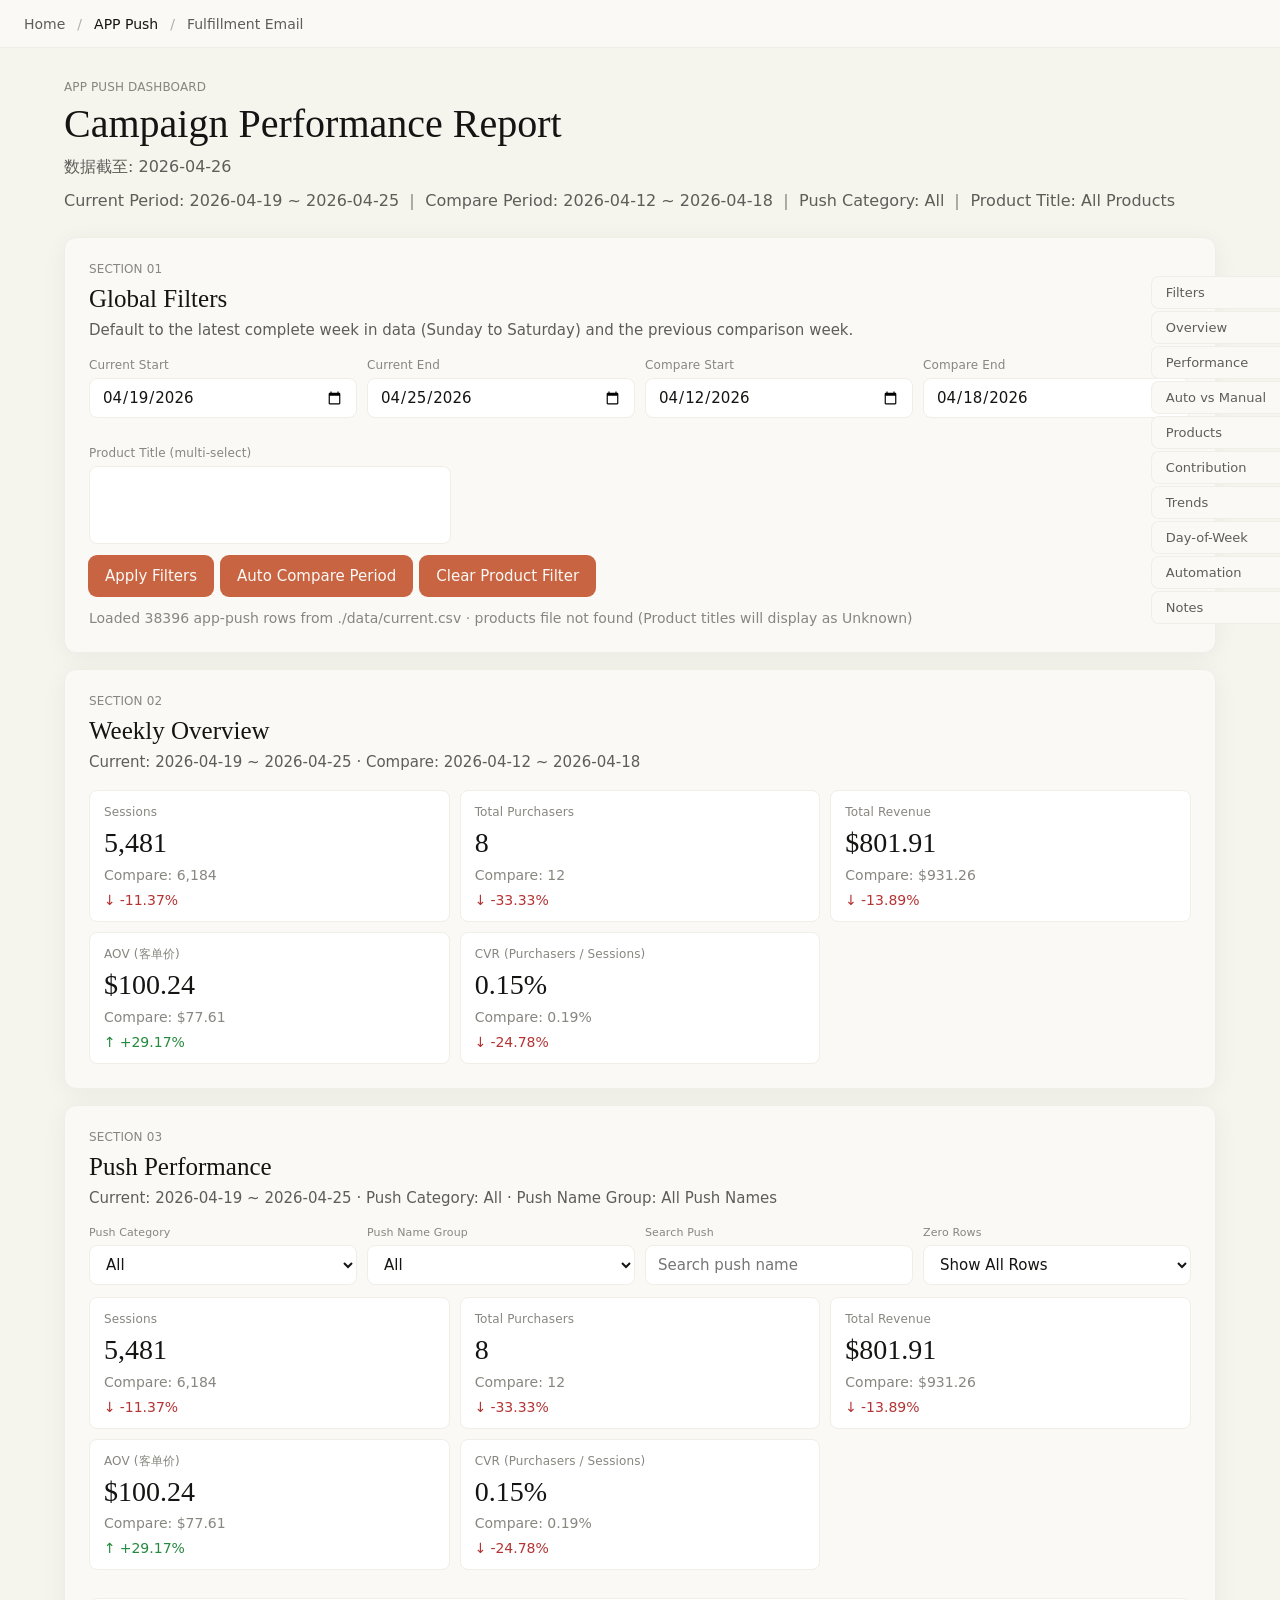
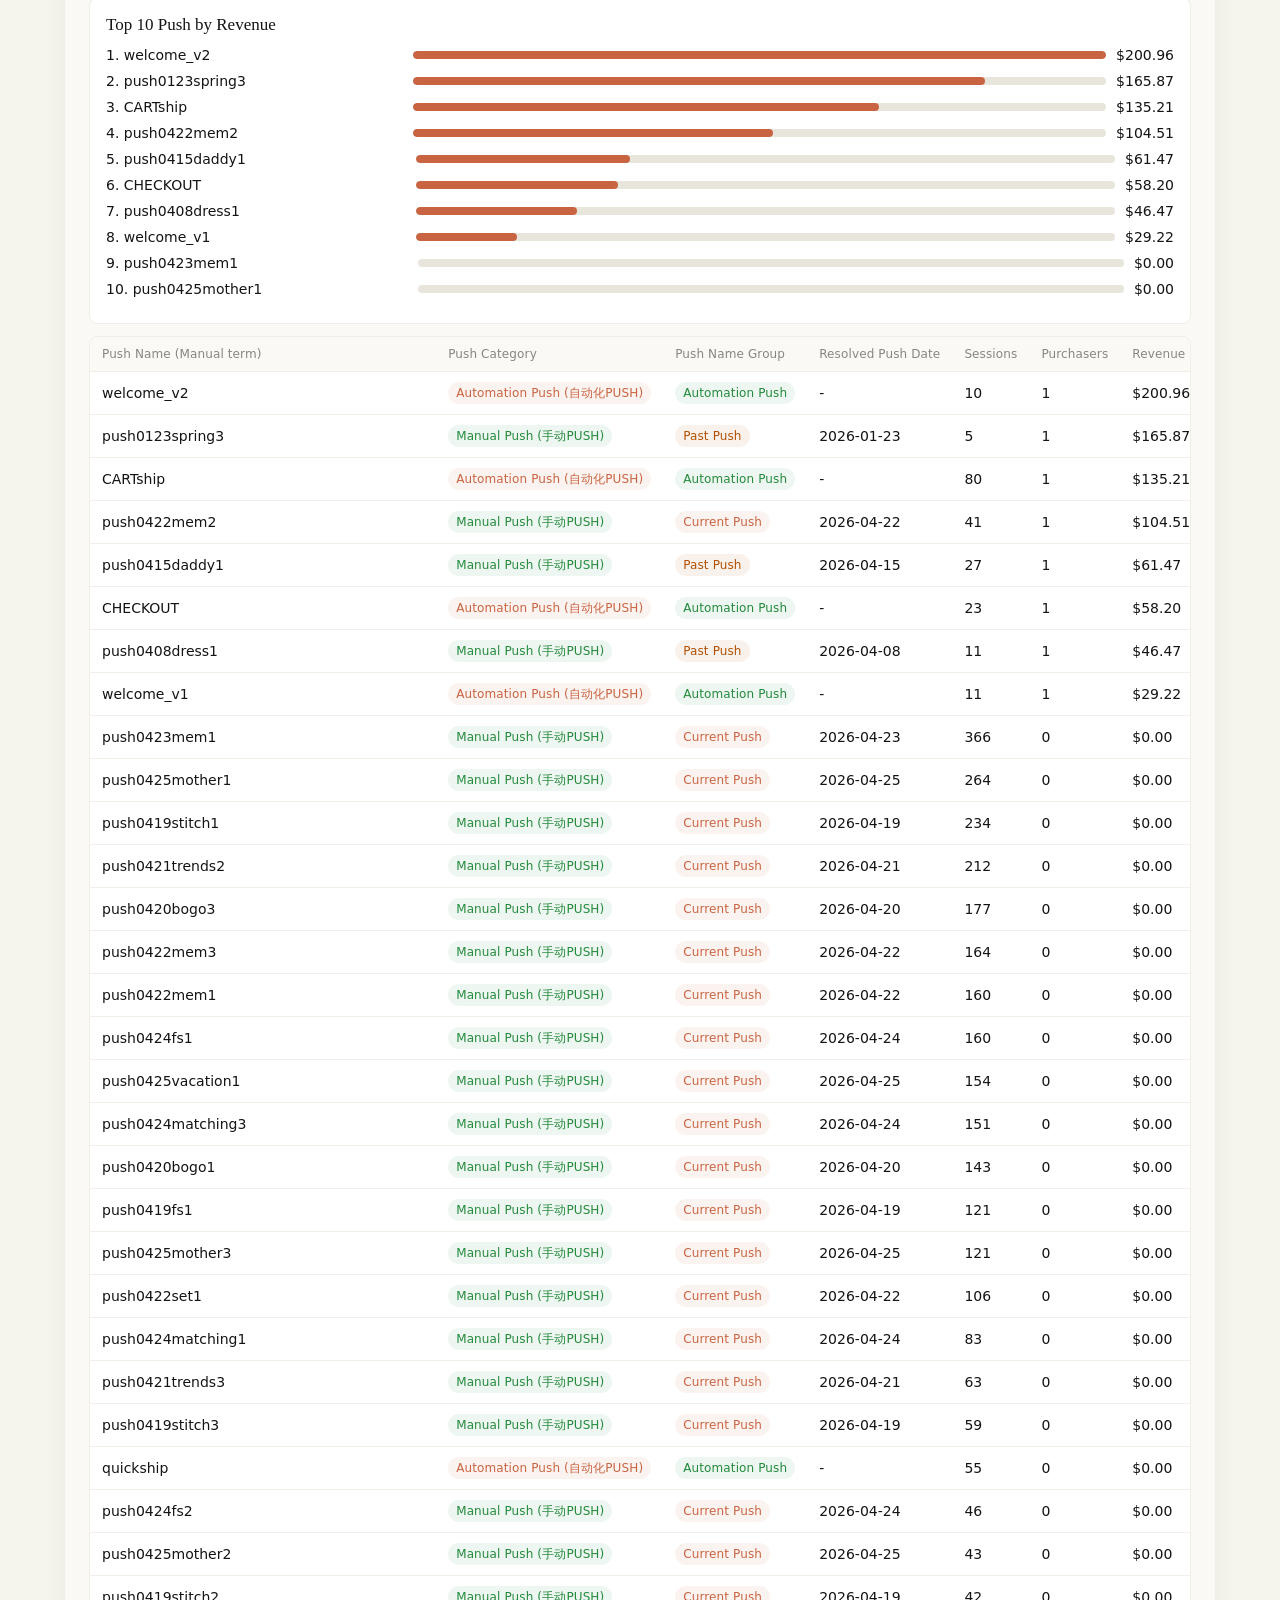
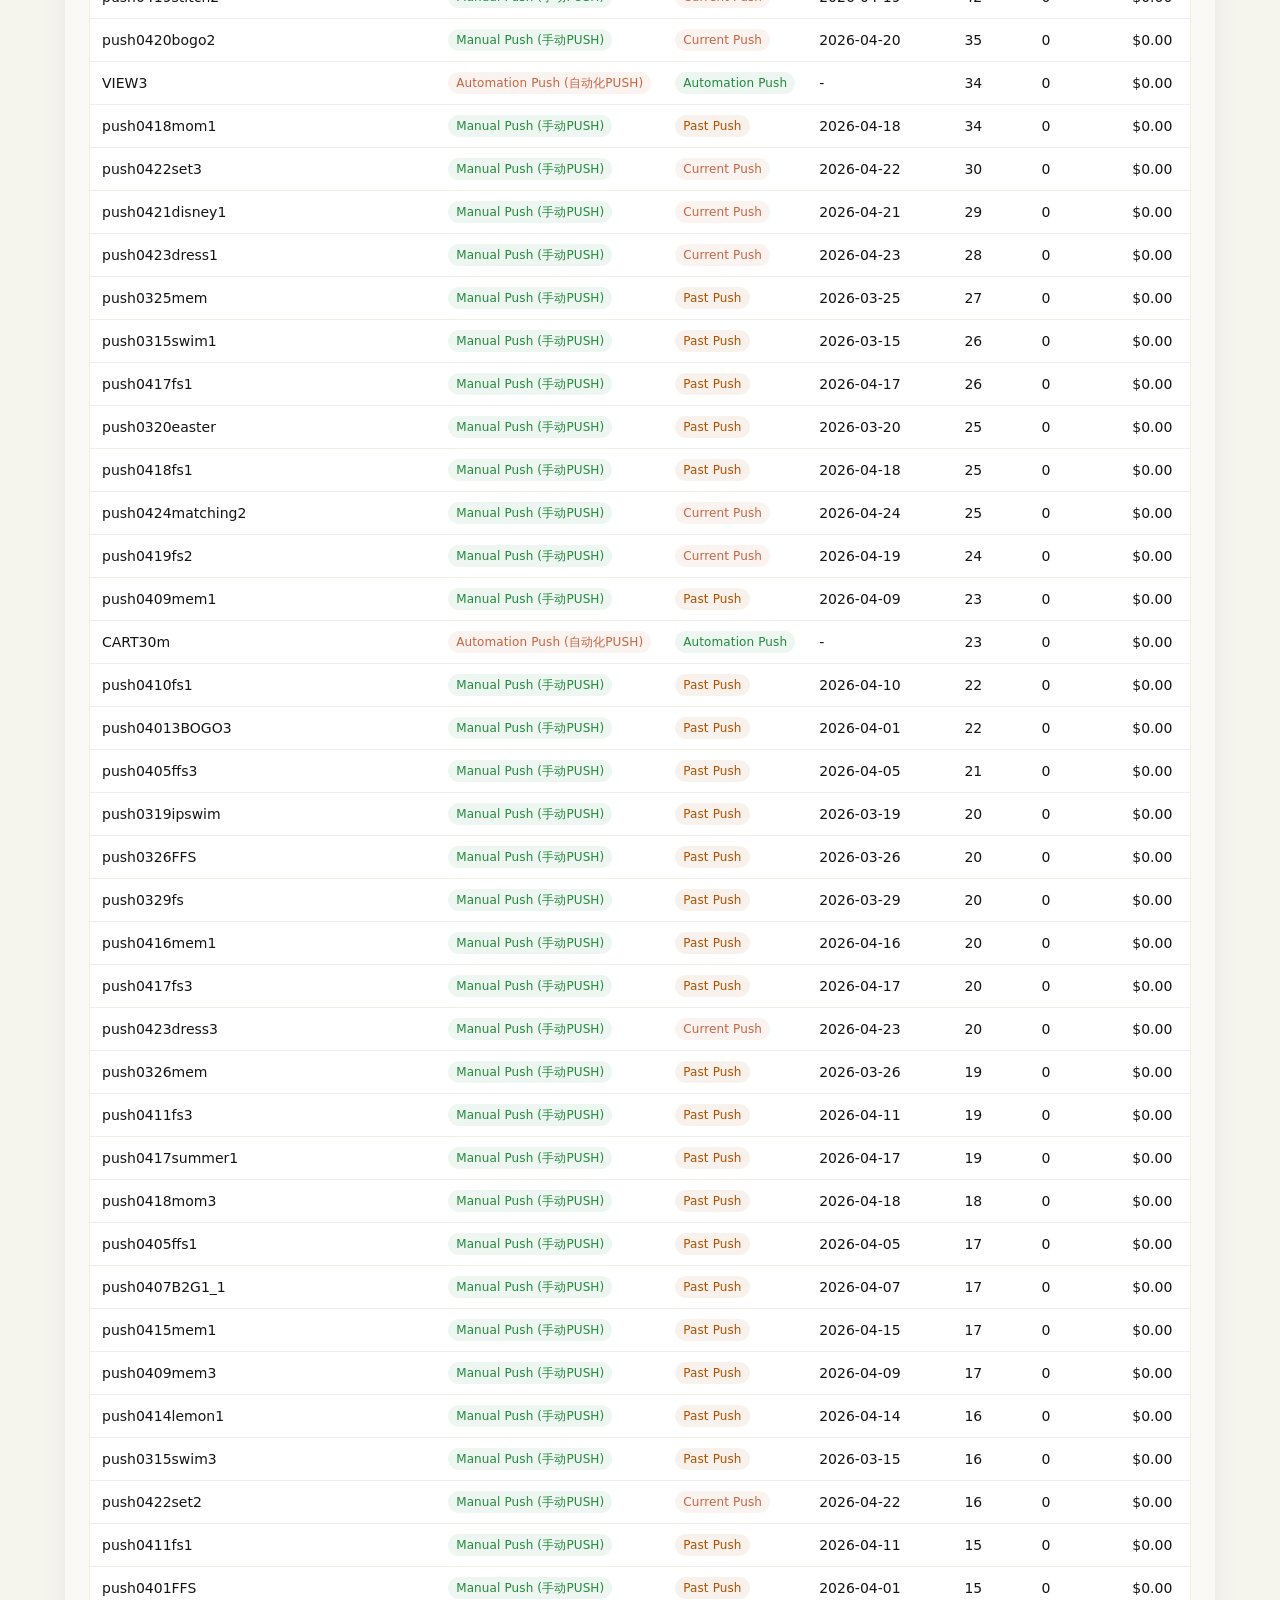
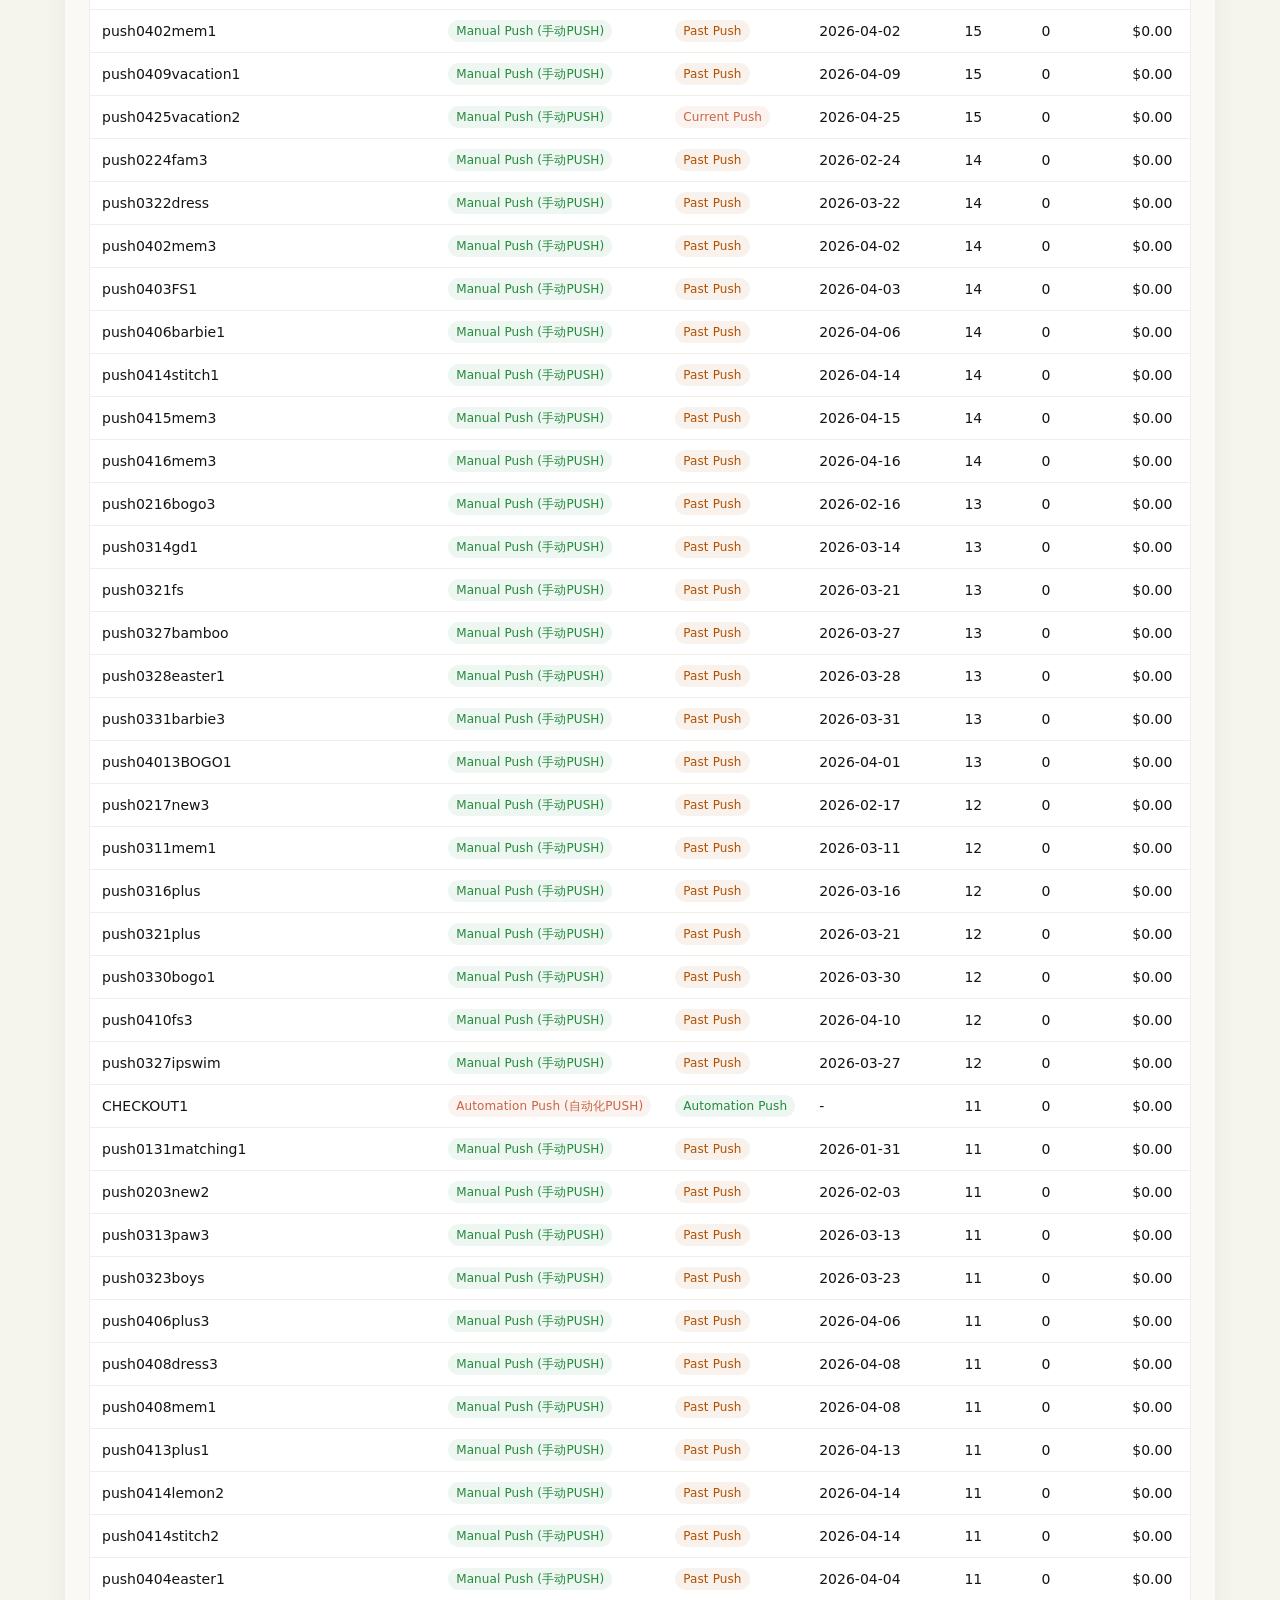
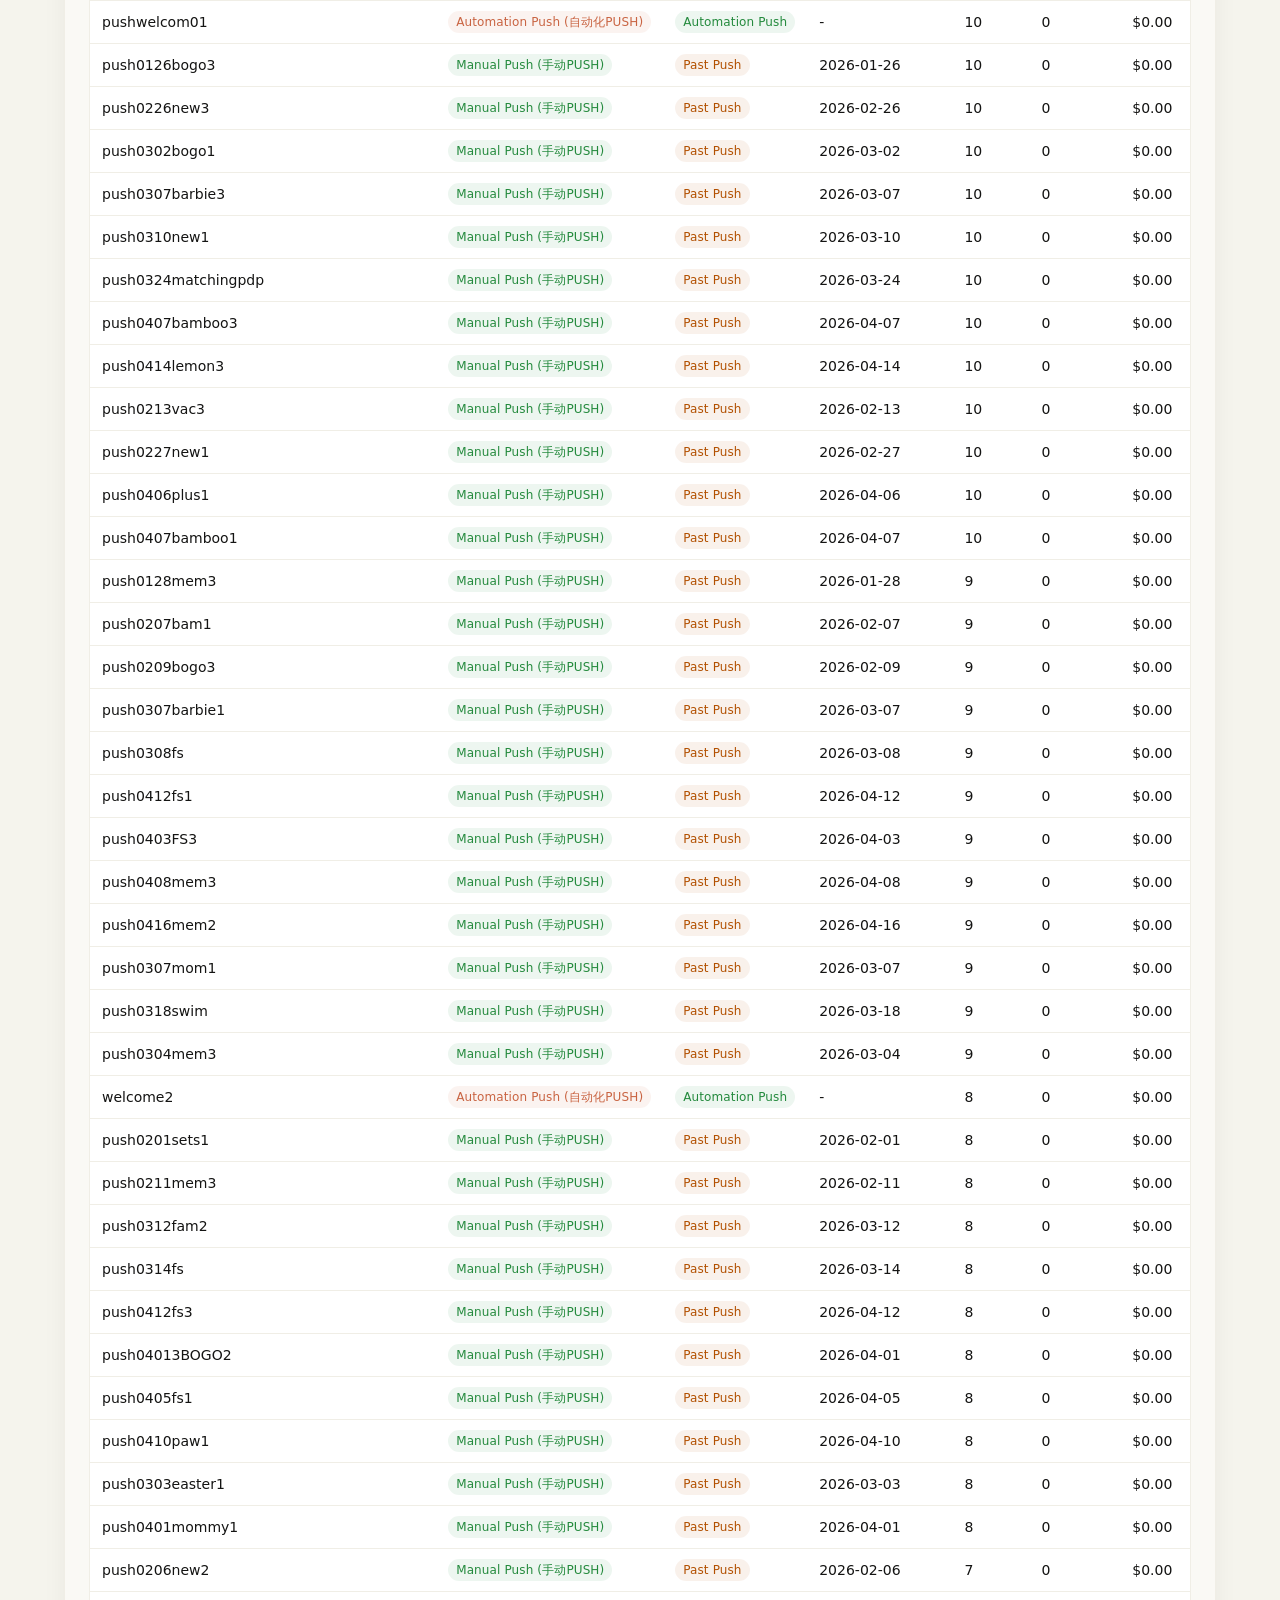
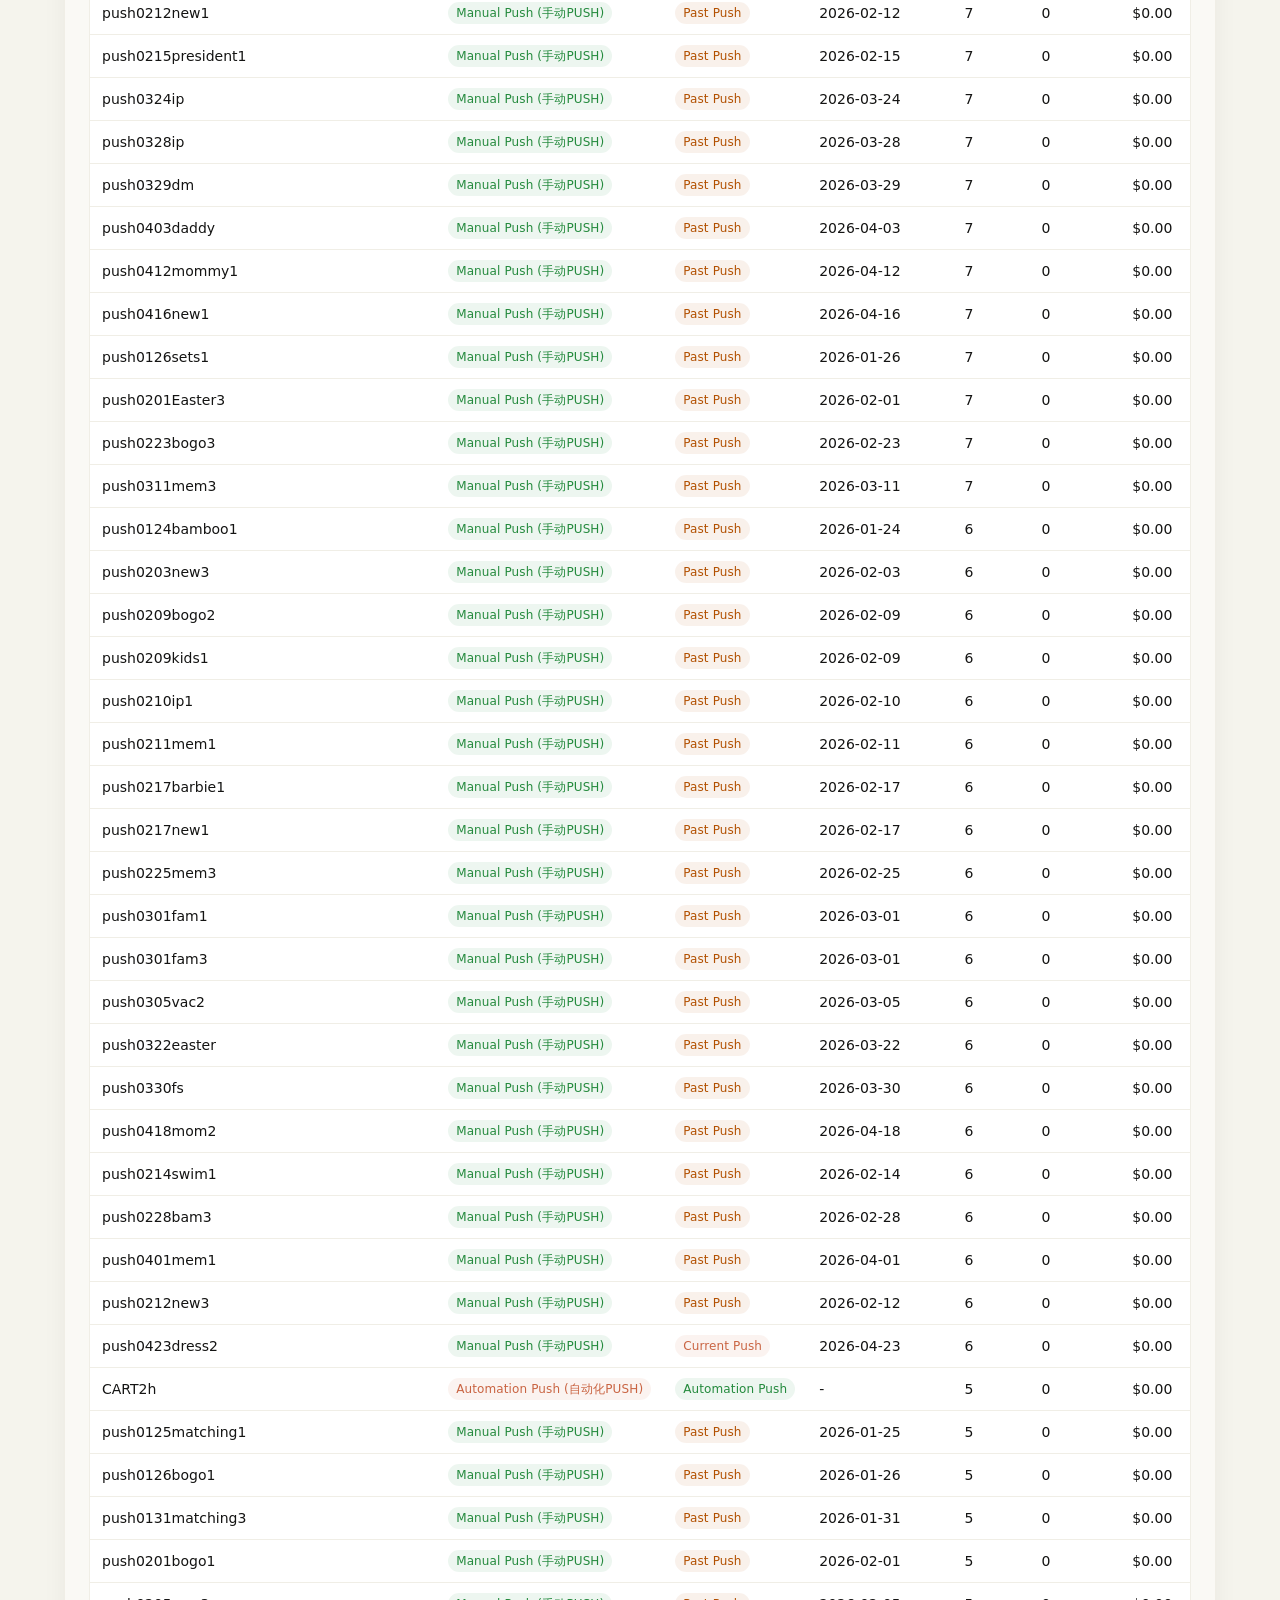
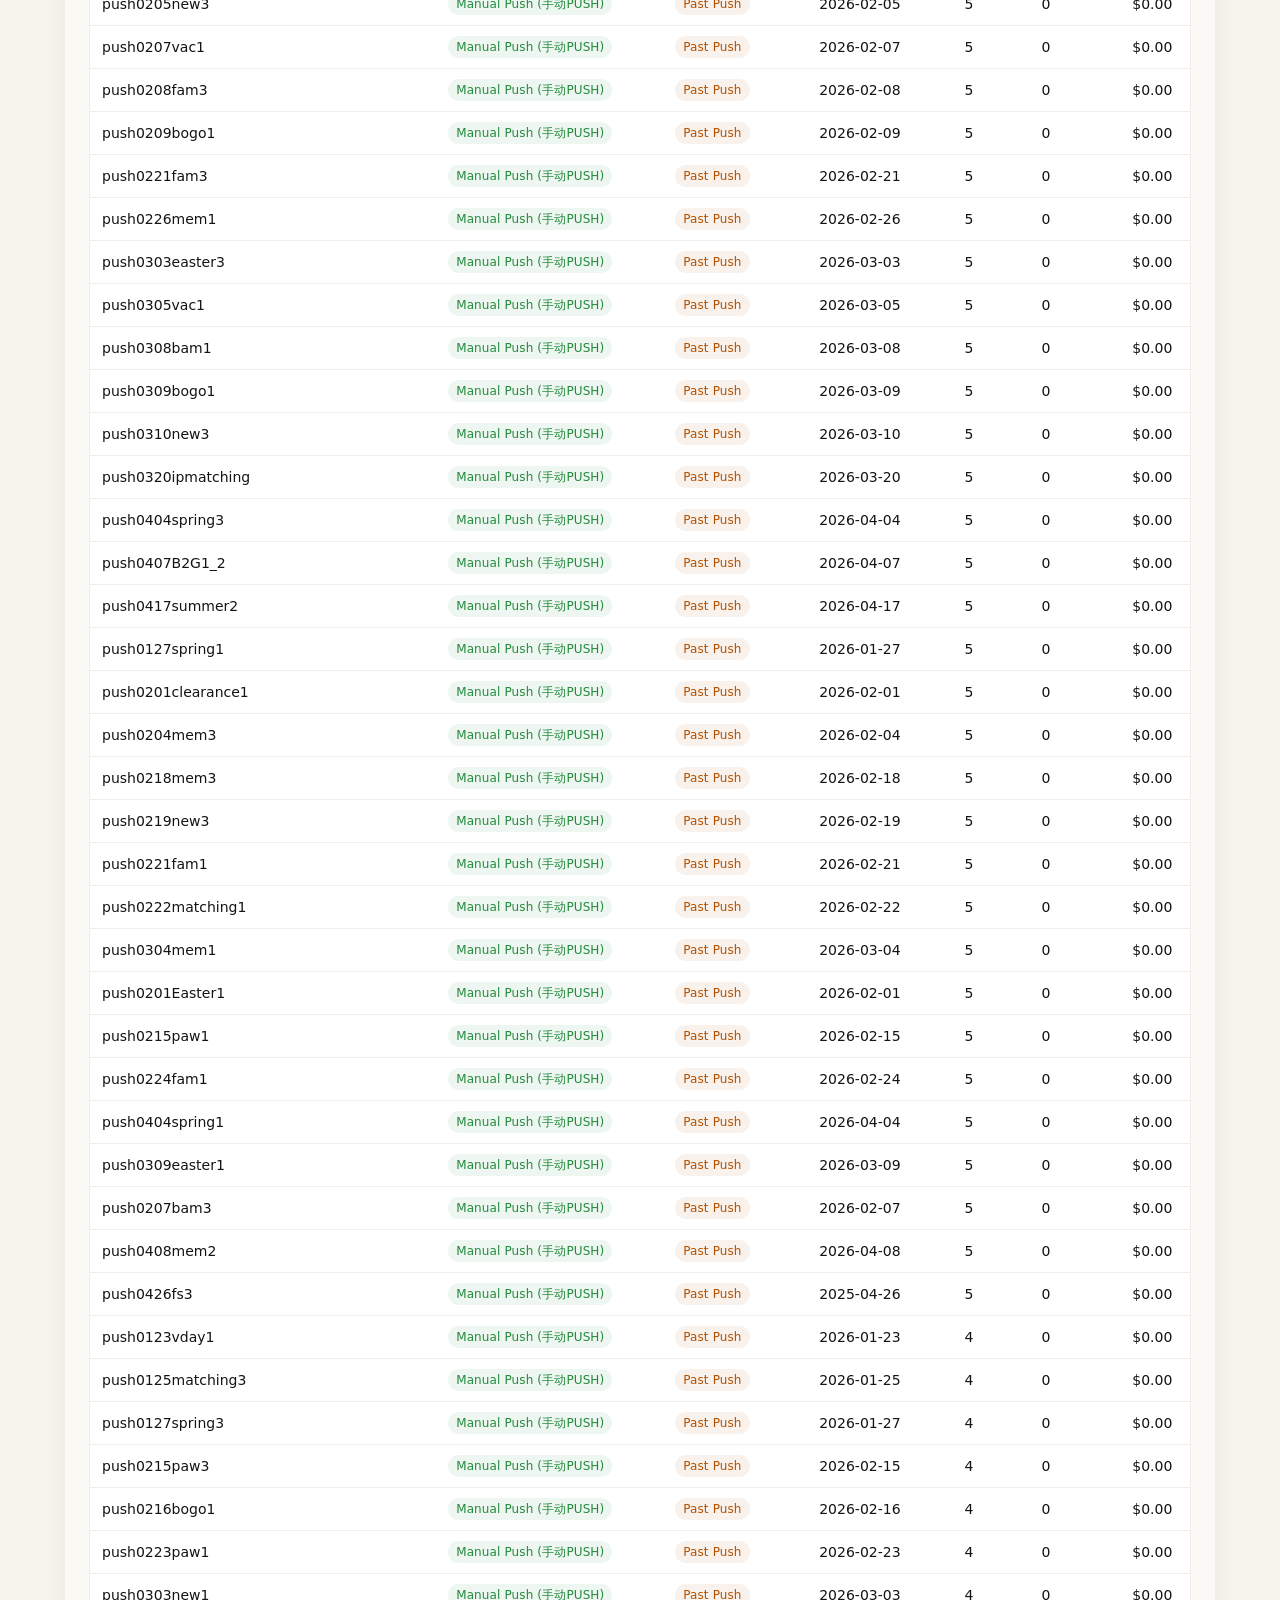
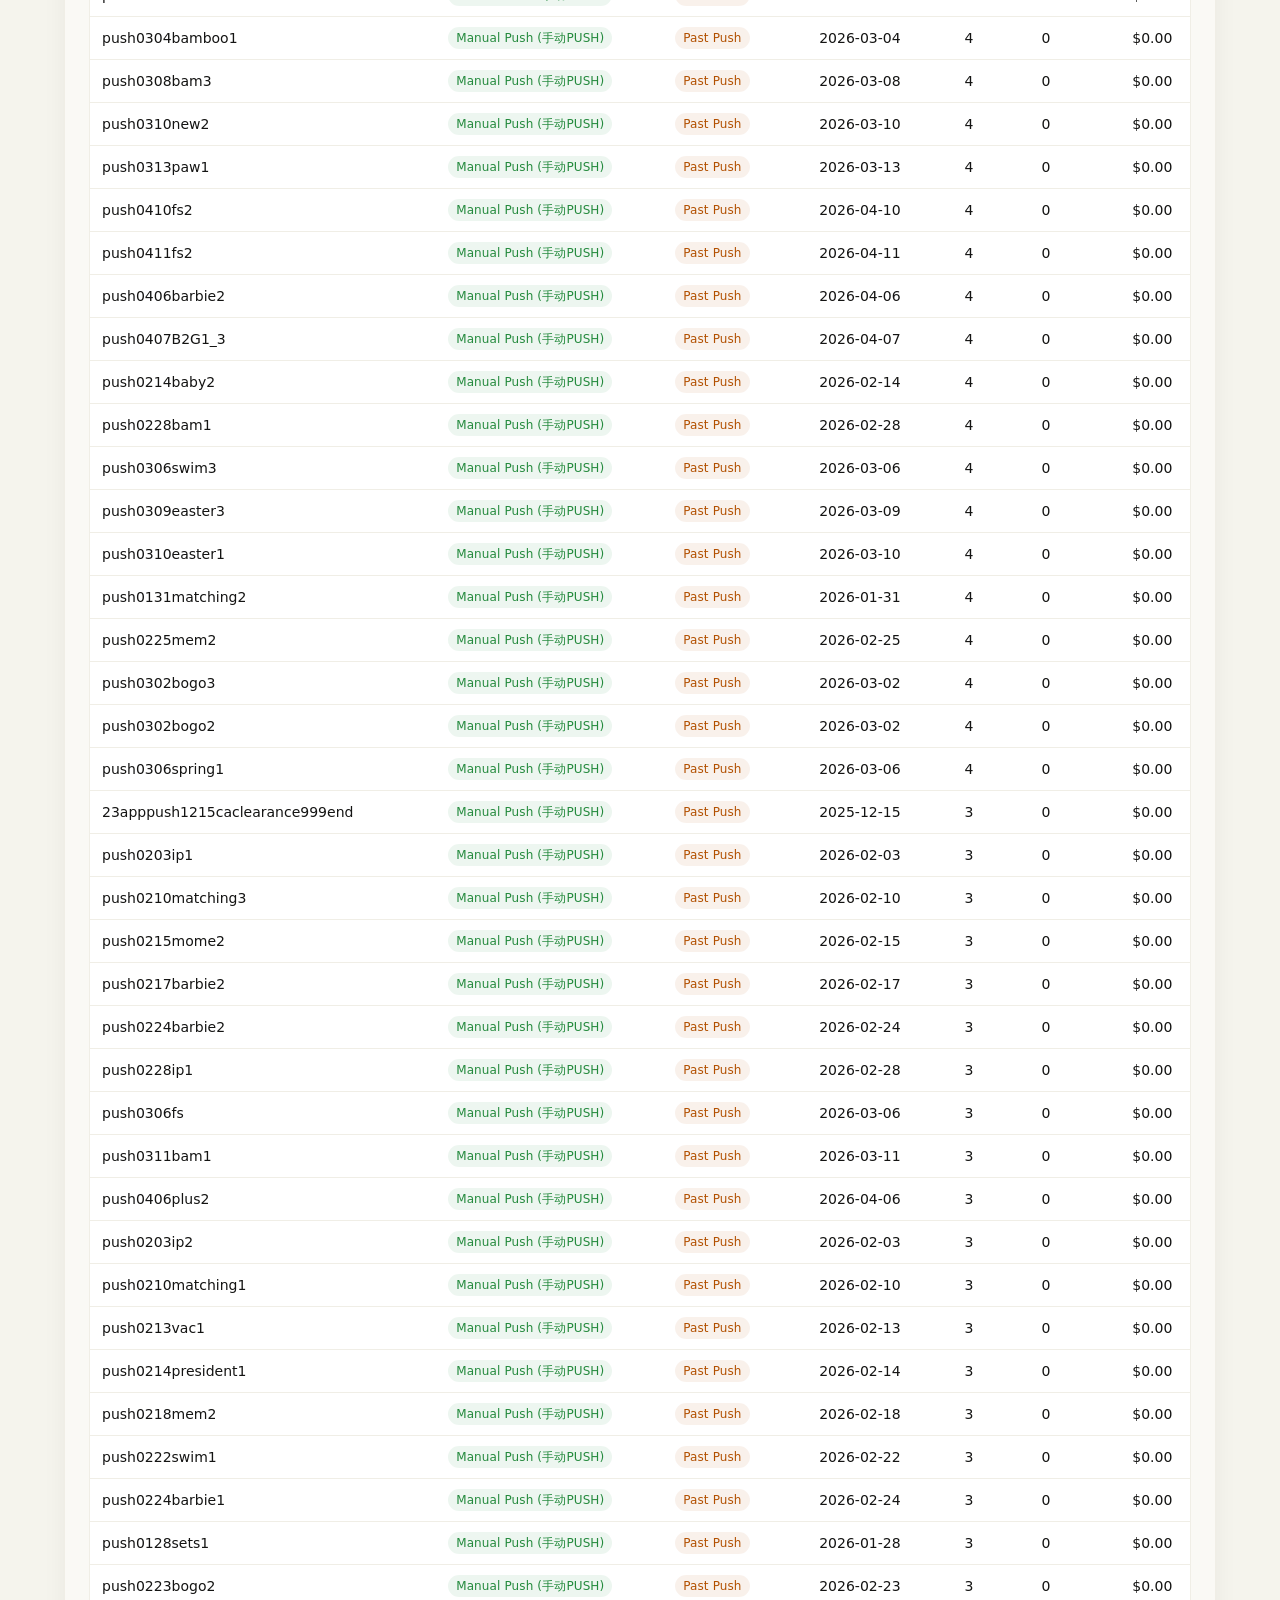
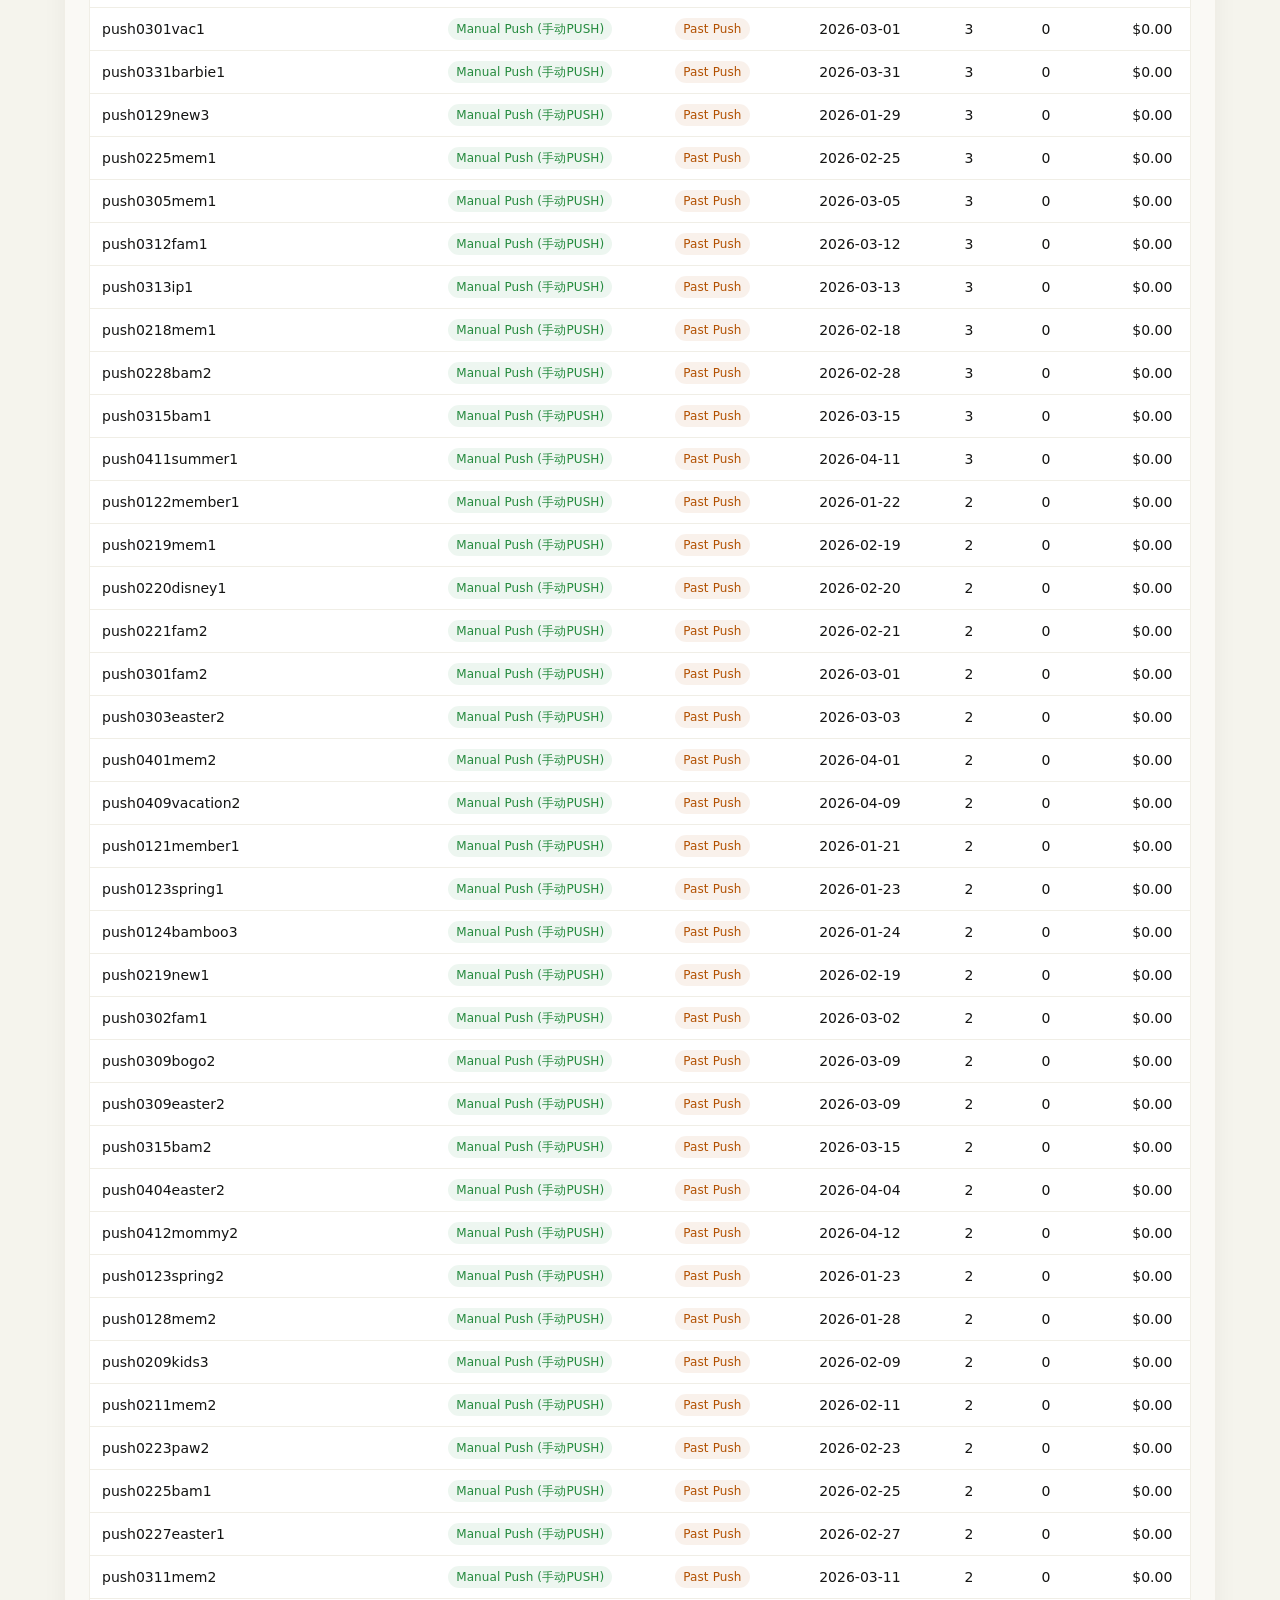
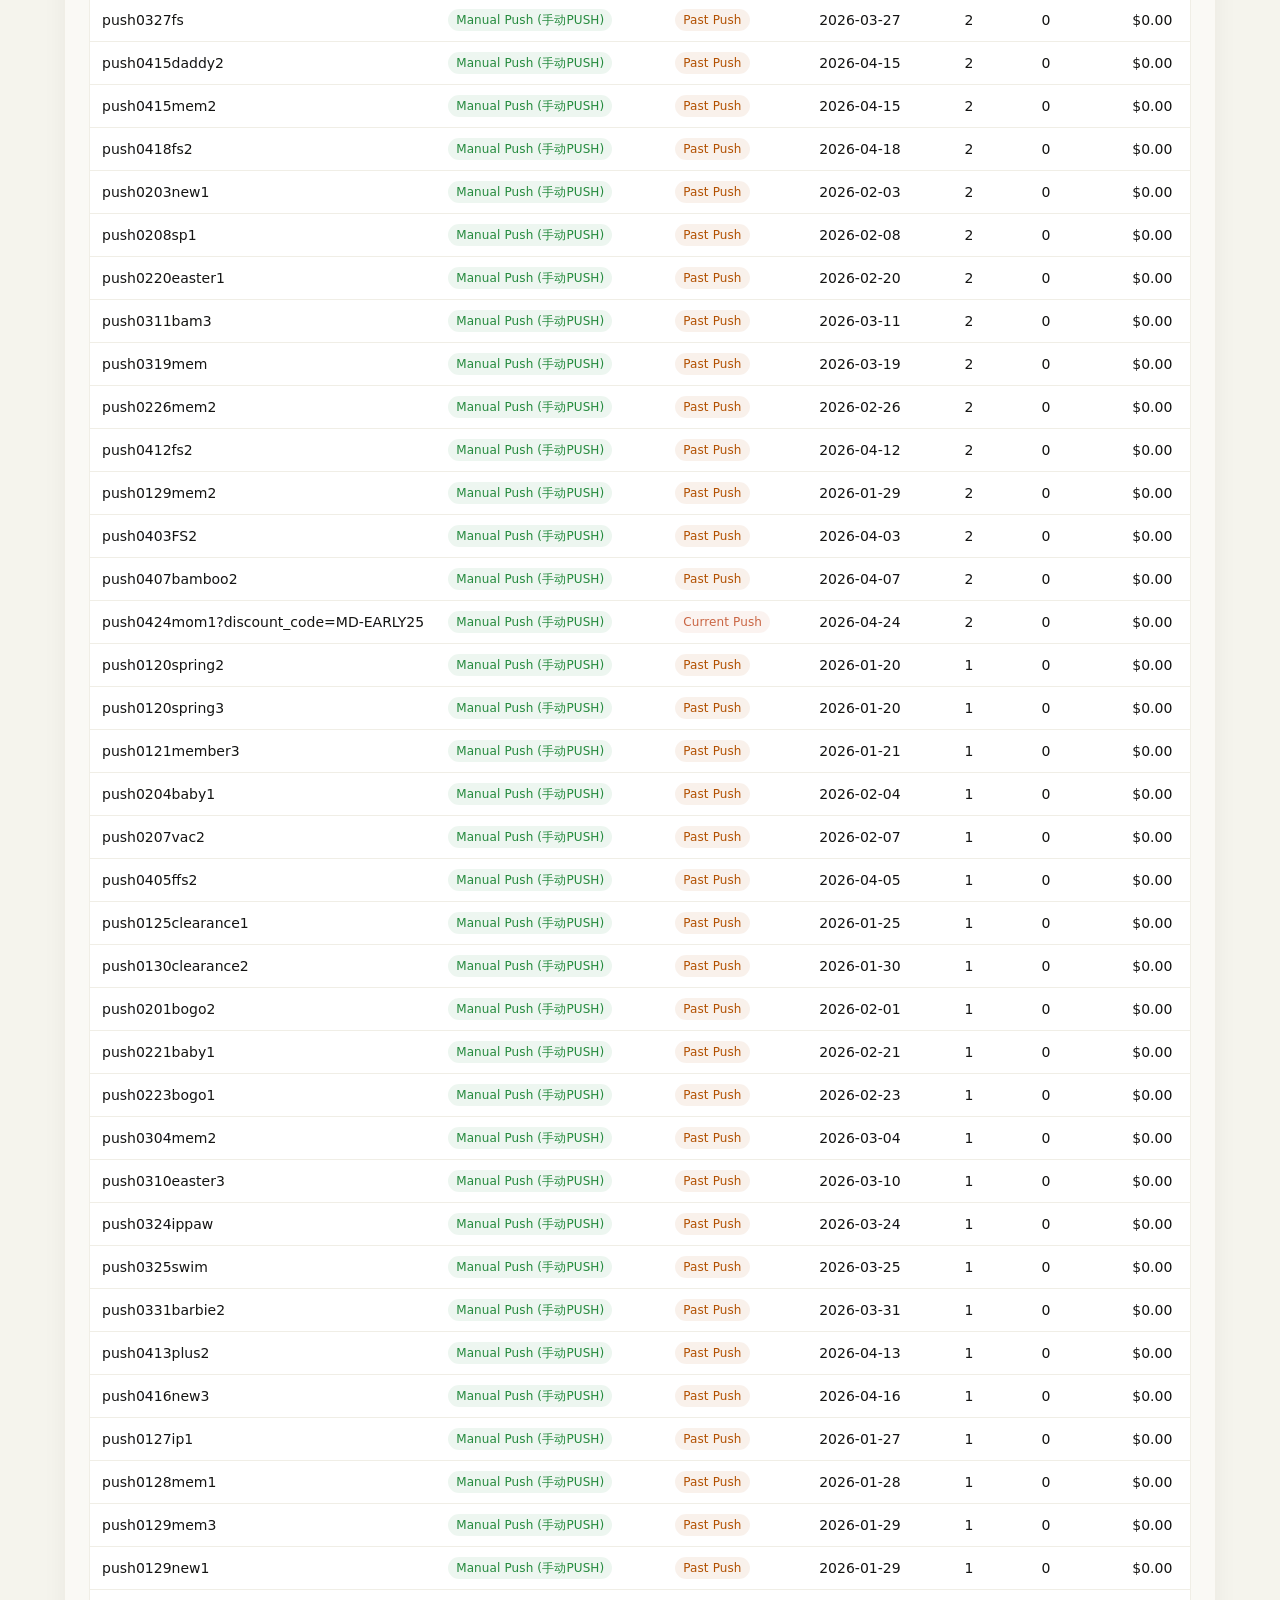
==== commit bb1bcf59: "Merge pull request #5 from 1ucayu/feat/restore-push-performance Restore Push Performance section; mo" ====
--- a/app-push/index.html
+++ b/app-push/index.html
@@ -17,13 +17,14 @@
   <nav class="section-nav">
     <a href="#sec-01">Filters</a>
     <a href="#sec-02">Overview</a>
-    <a href="#sec-03">Auto vs Manual</a>
-    <a href="#sec-04">Products</a>
-    <a href="#sec-05">Contribution</a>
-    <a href="#sec-06">Trends</a>
-    <a href="#sec-07">Day-of-Week</a>
-    <a href="#sec-08">Automation</a>
-    <a href="#sec-09">Notes</a>
+    <a href="#sec-03">Performance</a>
+    <a href="#sec-04">Auto vs Manual</a>
+    <a href="#sec-05">Products</a>
+    <a href="#sec-06">Contribution</a>
+    <a href="#sec-07">Trends</a>
+    <a href="#sec-08">Day-of-Week</a>
+    <a href="#sec-09">Automation</a>
+    <a href="#sec-10">Notes</a>
   </nav>
   <div class="page-shell">
     <header class="dashboard-header">
@@ -71,6 +72,50 @@
 
           <div class="filter-grid product-filter-grid">
             <label class="control">
+              <span>Product Title (multi-select)</span>
+              <select id="productTitleFilter" multiple size="4"></select>
+            </label>
+          </div>
+
+          <div class="filter-actions">
+            <button id="applyDateRange" class="secondary-button" type="button">Apply Filters</button>
+            <button id="useLatestWeek" class="secondary-button" type="button">Auto Compare Period</button>
+            <button id="productTitleClear" class="secondary-button" type="button">Clear Product Filter</button>
+          </div>
+
+          <p id="fileMeta" class="section-note">Loading app-push repository data...</p>
+        </div>
+      </section>
+
+      <section id="sec-02" class="section">
+        <div class="section-head">
+          <div>
+            <p class="section-kicker">Section 02</p>
+            <h2 class="section-title">Weekly Overview</h2>
+            <p id="overviewContext" class="section-sub">Current period KPI summary and period-over-period movement.</p>
+          </div>
+        </div>
+        <div class="section-body">
+          <div id="overviewGrid" class="overview-grid">
+            <div class="empty-state">Loading app-push KPI data...</div>
+          </div>
+        </div>
+      </section>
+
+      <section id="sec-03" class="section">
+        <div class="section-head">
+          <div>
+            <p class="section-kicker">Section 03</p>
+            <h2 class="section-title">Push Performance</h2>
+            <p id="pushTableContext" class="section-sub">
+              Push-level performance based on selected period and push classification (push name = Manual term).
+            </p>
+          </div>
+        </div>
+
+        <div class="section-body">
+          <div class="section-control-row four-up-controls">
+            <label class="control compact-control">
               <span>Push Category</span>
               <select id="pushCategoryFilter">
                 <option value="all">All</option>
@@ -79,41 +124,54 @@
               </select>
             </label>
 
-            <label class="control control-product">
-              <span>Product Title (multi-select)</span>
-              <select id="productTitleFilter" multiple size="4"></select>
-            </label>
-          </div>
-
-          <div class="filter-actions">
-            <button id="applyDateRange" class="secondary-button" type="button">Apply Filters</button>
-            <button id="useLatestWeek" class="secondary-button" type="button">Auto Compare Period</button>
-            <button id="productTitleClear" class="secondary-button" type="button">Clear Product Filter</button>
-          </div>
-
-          <p id="fileMeta" class="section-note">Loading app-push repository data...</p>
-        </div>
-      </section>
-
-      <section id="sec-02" class="section">
-        <div class="section-head">
-          <div>
-            <p class="section-kicker">Section 02</p>
-            <h2 class="section-title">Weekly Overview</h2>
-            <p id="overviewContext" class="section-sub">Current period KPI summary and period-over-period movement.</p>
-          </div>
-        </div>
-        <div class="section-body">
-          <div id="overviewGrid" class="overview-grid">
-            <div class="empty-state">Loading app-push KPI data...</div>
-          </div>
-        </div>
-      </section>
-
-      <section id="sec-03" class="section">
-        <div class="section-head">
-          <div>
-            <p class="section-kicker">Section 03</p>
+            <label class="control compact-control">
+              <span>Push Name Group</span>
+              <select id="pushBucketFilter">
+                <option value="all">All</option>
+                <option value="current">Current Push</option>
+                <option value="past">Past Push</option>
+                <option value="automation">Automation Push</option>
+              </select>
+            </label>
+
+            <label class="control compact-control">
+              <span>Search Push</span>
+              <input id="pushSearch" type="search" placeholder="Search push name" />
+            </label>
+
+            <label class="control compact-control">
+              <span>Zero Rows</span>
+              <select id="zeroRowFilter">
+                <option value="show">Show All Rows</option>
+                <option value="hide">Hide Zero Rows</option>
+              </select>
+            </label>
+          </div>
+
+          <div id="pushOverviewGrid" class="overview-grid push-overview-grid"></div>
+
+          <div class="chart-card" id="pushRankingCard">
+            <h3>Top 10 Push by Revenue</h3>
+            <div id="pushRankingChart" class="bar-chart empty-chart"></div>
+          </div>
+
+          <div class="table-wrap">
+            <table id="pushTable">
+              <thead></thead>
+              <tbody>
+                <tr>
+                  <td class="empty-cell">Loading app-push table...</td>
+                </tr>
+              </tbody>
+            </table>
+          </div>
+        </div>
+      </section>
+
+      <section id="sec-04" class="section">
+        <div class="section-head">
+          <div>
+            <p class="section-kicker">Section 04</p>
             <h2 class="section-title">Automation Push vs Manual Push</h2>
             <p id="categoryContext" class="section-sub">Source / medium dimension grouped into Automation Push (自动化PUSH) vs Manual Push (手动PUSH), with Sunday-to-Saturday weekly trend lines.</p>
           </div>
@@ -129,10 +187,10 @@
         </div>
       </section>
 
-      <section id="sec-04" class="section">
-        <div class="section-head">
-          <div>
-            <p class="section-kicker">Section 04</p>
+      <section id="sec-05" class="section">
+        <div class="section-head">
+          <div>
+            <p class="section-kicker">Section 05</p>
             <h2 class="section-title">Product Performance</h2>
             <p id="productContext" class="section-sub">Per-product analytics joined via Transaction ID.</p>
           </div>
@@ -163,10 +221,10 @@
         </div>
       </section>
 
-      <section id="sec-05" class="section">
-        <div class="section-head">
-          <div>
-            <p class="section-kicker">Section 05</p>
+      <section id="sec-06" class="section">
+        <div class="section-head">
+          <div>
+            <p class="section-kicker">Section 06</p>
             <h2 class="section-title">Contribution Analysis</h2>
             <p class="section-sub">Compare current push, past push and automation push contribution to traffic and revenue.</p>
           </div>
@@ -185,10 +243,10 @@
         </div>
       </section>
 
-      <section id="sec-06" class="section">
-        <div class="section-head">
-          <div>
-            <p class="section-kicker">Section 06</p>
+      <section id="sec-07" class="section">
+        <div class="section-head">
+          <div>
+            <p class="section-kicker">Section 07</p>
             <h2 class="section-title">Weekly Trends</h2>
             <p class="section-sub">All-time weekly trend by Sunday to Saturday for purchasers, revenue and sessions.</p>
           </div>
@@ -200,10 +258,10 @@
         </div>
       </section>
 
-      <section id="sec-07" class="section">
-        <div class="section-head">
-          <div>
-            <p class="section-kicker">Section 07</p>
+      <section id="sec-08" class="section">
+        <div class="section-head">
+          <div>
+            <p class="section-kicker">Section 08</p>
             <h2 class="section-title">Day-of-Week Performance</h2>
             <p class="section-sub">Aggregated metrics by day of week to optimize push timing (based on current period and filters).</p>
           </div>
@@ -215,10 +273,10 @@
         </div>
       </section>
 
-      <section id="sec-08" class="section">
-        <div class="section-head">
-          <div>
-            <p class="section-kicker">Section 08</p>
+      <section id="sec-09" class="section">
+        <div class="section-head">
+          <div>
+            <p class="section-kicker">Section 09</p>
             <h2 class="section-title">Automation Push Weekly Detail</h2>
             <p class="section-sub">Week-by-week breakdown for each automation push (Sunday to Saturday) with period-over-period change.</p>
           </div>
@@ -230,10 +288,10 @@
         </div>
       </section>
 
-      <section id="sec-09" class="section">
-        <div class="section-head">
-          <div>
-            <p class="section-kicker">Section 09</p>
+      <section id="sec-10" class="section">
+        <div class="section-head">
+          <div>
+            <p class="section-kicker">Section 10</p>
             <h2 class="section-title">Notes / Validation</h2>
             <p class="section-sub">Data model, join behaviour and excluded rows.</p>
           </div>
@@ -241,11 +299,11 @@
         <div class="section-body">
           <div class="note-box">
             <ul>
-              <li><strong>Auto / Manual classification</strong>: derived directly from the <code>Source / medium</code> column. <code>automation / app-push</code> → Automation Push; <code>manual / app-push</code> → Manual Push.</li>
-              <li><strong>Push name</strong>: shown from <code>Manual term</code> (falls back to <code>Session manual term</code> when Manual term is empty / <code>(not set)</code>).</li>
+              <li><strong>Push name</strong>: shown directly from <code>Manual term</code> (falls back to <code>Session manual term</code> when Manual term is empty / <code>(not set)</code>).</li>
+              <li><strong>Auto / Manual classification</strong>: derived from the <code>Source / medium</code> column. <code>automation / app-push</code> → Automation Push; <code>manual / app-push</code> → Manual Push.</li>
               <li><strong>Purchasers</strong>: each row with a real <code>Transaction ID</code> = 1 purchaser. Rows with <code>(not set)</code> Transaction ID contribute Sessions only.</li>
-              <li><strong>CVR</strong> = Total Purchasers / Total Sessions (Total users column was removed from the source table).</li>
-              <li><strong>Current Push / Past Push / Future / Invalid</strong>: derived from manual-term <code>pushMMDD</code> patterns relative to the current period.</li>
+              <li><strong>CVR</strong> = Total Purchasers / Total Sessions (the original source <code>Total users</code> column was removed).</li>
+              <li><strong>Current Push / Past Push / Future / Invalid</strong>: derived from manual push name <code>pushMMDD</code> patterns relative to the current period.</li>
               <li><strong>Product join</strong>: main table joins to <code>orders_with_date_jan_apr_2026.csv</code> on <code>Transaction ID</code>. Multiple Product titles for the same transaction are concatenated as <code>A | B | C</code>. Missing or unmatched transaction IDs render as <code>Unknown</code>.</li>
               <li><strong>Per-product attribution</strong>: Purchasers per product = count of <code>(Transaction × Product title)</code> rows in table B (one row = one product unit). Revenue / Sessions are <strong>not split</strong> across multi-product transactions; each product receives the row's full value, so per-product totals can exceed grand totals by design.</li>
             </ul>
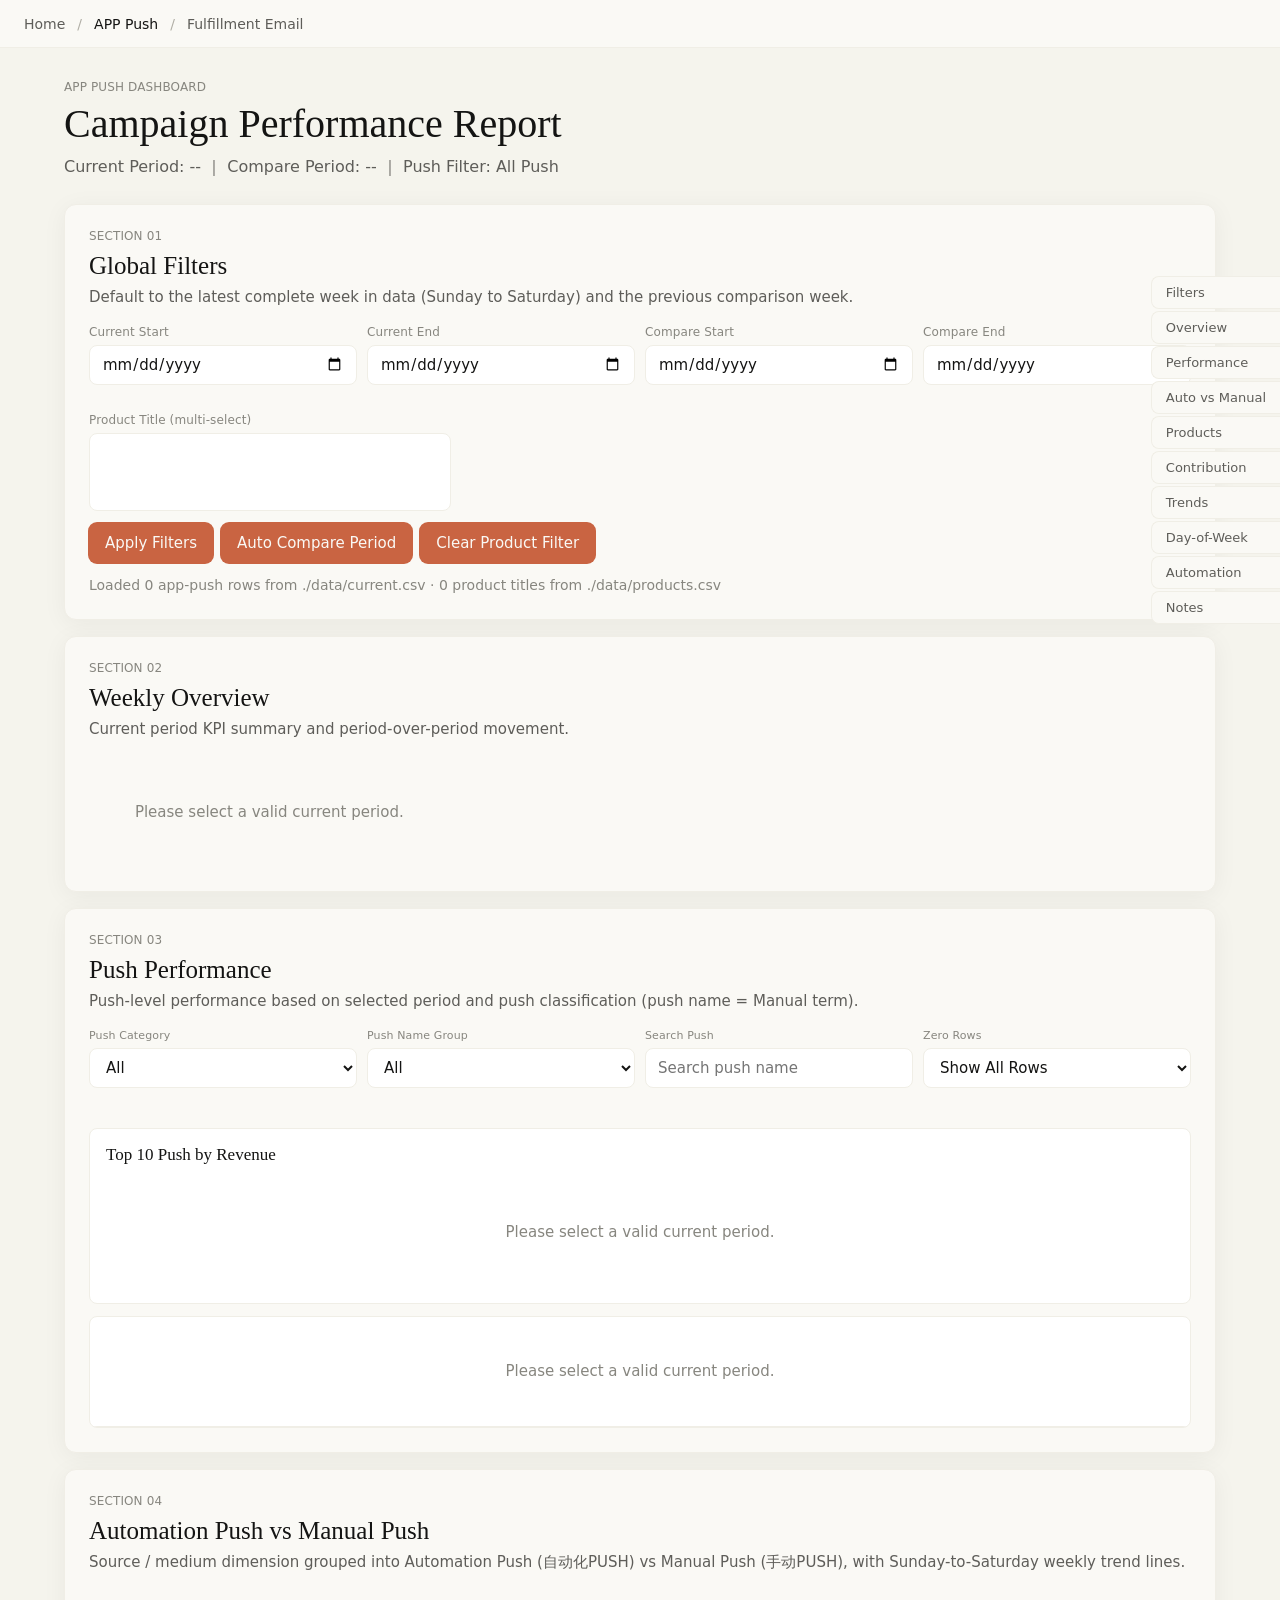
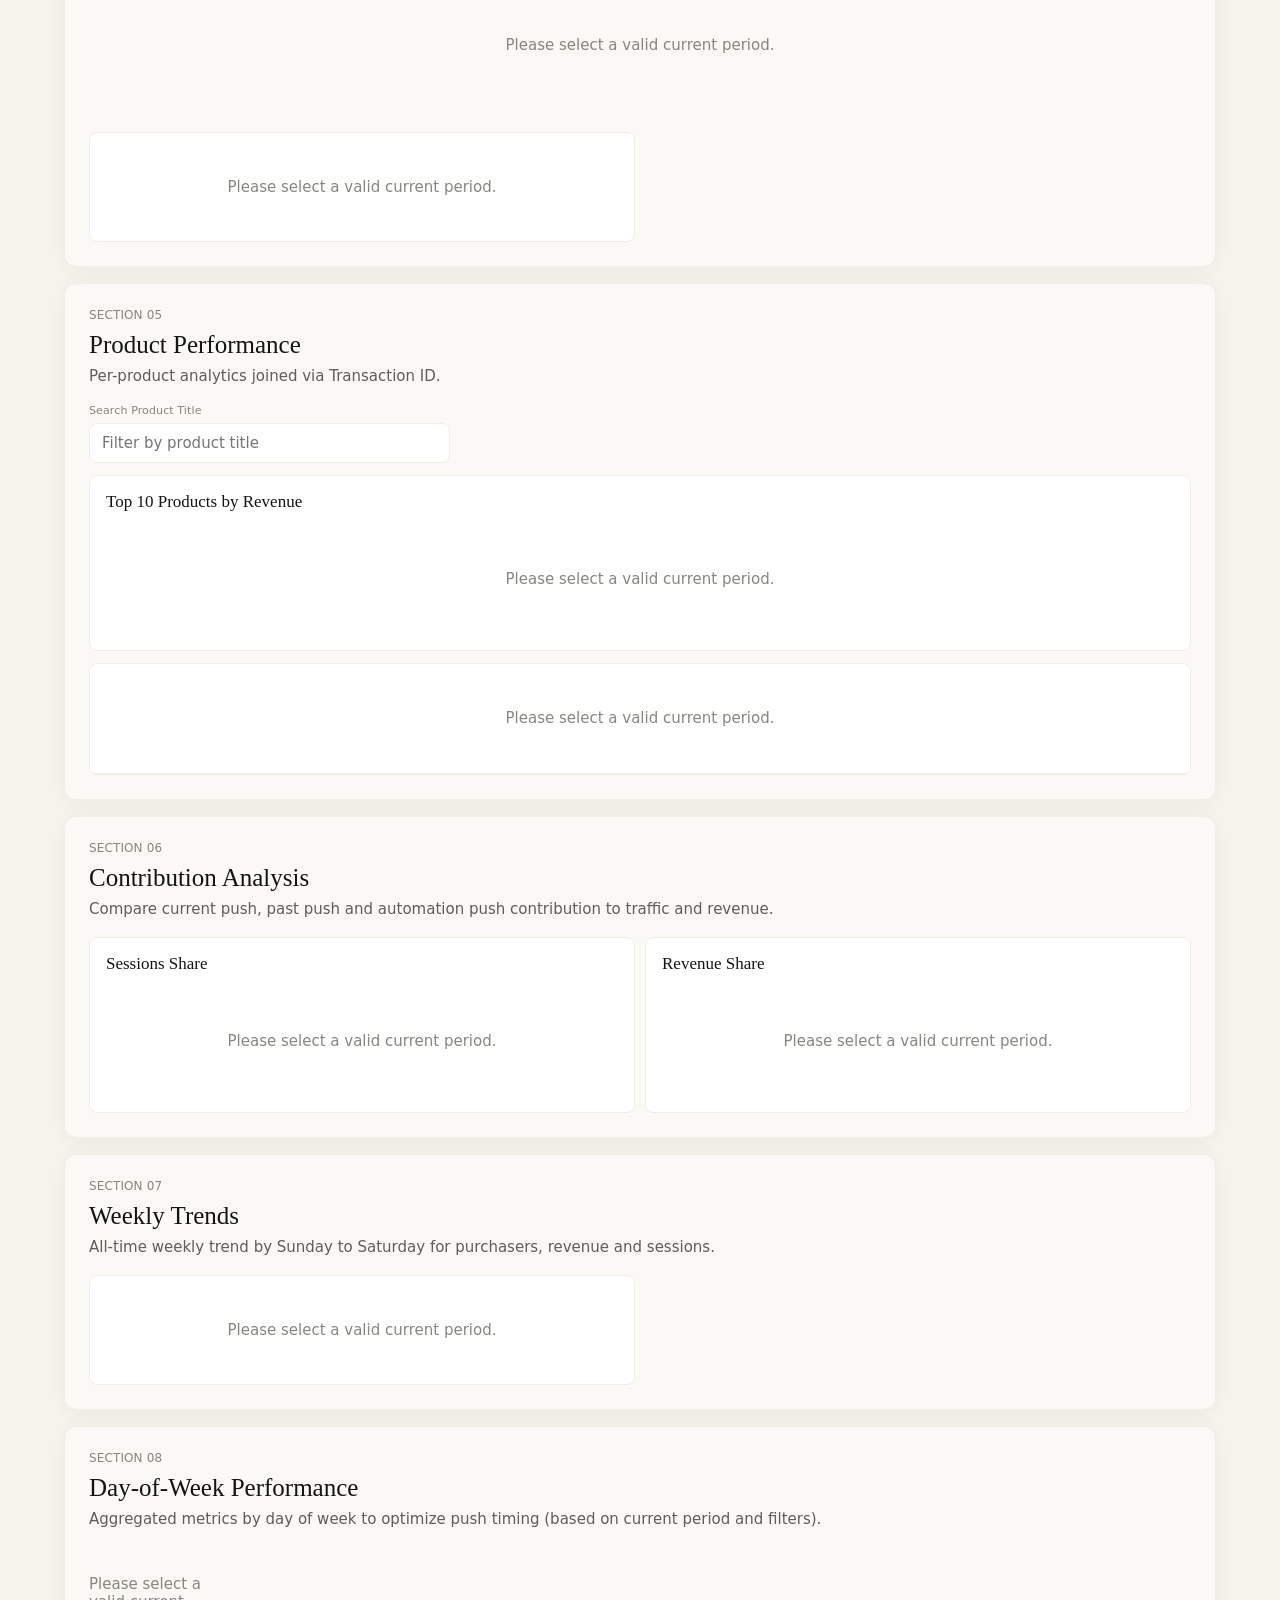
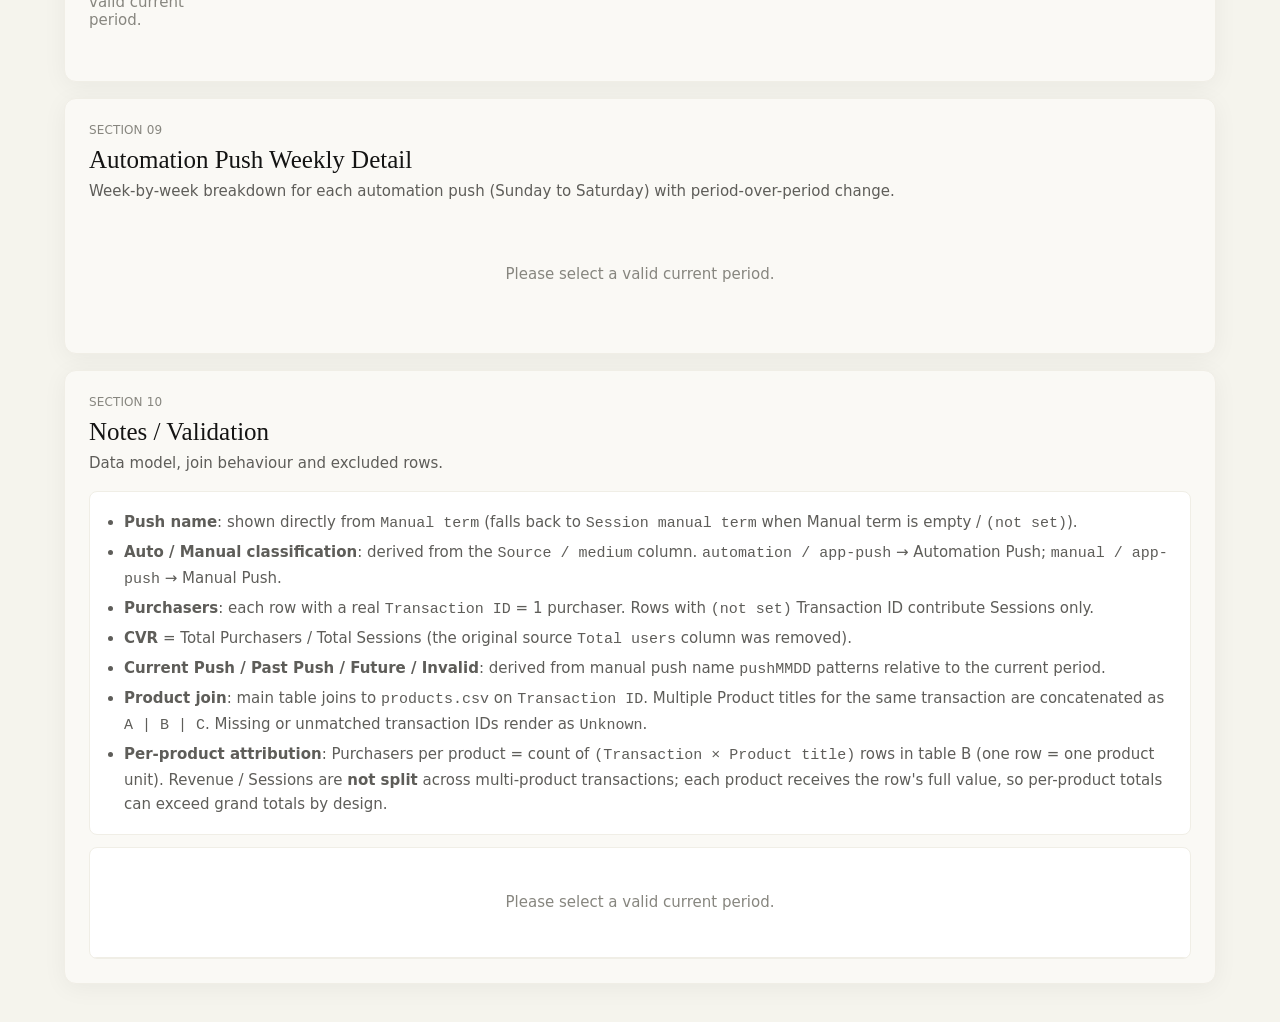
==== commit 0ce243bb: "Update index.html" ====
--- a/app-push/index.html
+++ b/app-push/index.html
@@ -304,7 +304,7 @@
               <li><strong>Purchasers</strong>: each row with a real <code>Transaction ID</code> = 1 purchaser. Rows with <code>(not set)</code> Transaction ID contribute Sessions only.</li>
               <li><strong>CVR</strong> = Total Purchasers / Total Sessions (the original source <code>Total users</code> column was removed).</li>
               <li><strong>Current Push / Past Push / Future / Invalid</strong>: derived from manual push name <code>pushMMDD</code> patterns relative to the current period.</li>
-              <li><strong>Product join</strong>: main table joins to <code>orders_with_date_jan_apr_2026.csv</code> on <code>Transaction ID</code>. Multiple Product titles for the same transaction are concatenated as <code>A | B | C</code>. Missing or unmatched transaction IDs render as <code>Unknown</code>.</li>
+              <li><strong>Product join</strong>: main table joins to <code>products.csv</code> on <code>Transaction ID</code>. Multiple Product titles for the same transaction are concatenated as <code>A | B | C</code>. Missing or unmatched transaction IDs render as <code>Unknown</code>.</li>
               <li><strong>Per-product attribution</strong>: Purchasers per product = count of <code>(Transaction × Product title)</code> rows in table B (one row = one product unit). Revenue / Sessions are <strong>not split</strong> across multi-product transactions; each product receives the row's full value, so per-product totals can exceed grand totals by design.</li>
             </ul>
           </div>
